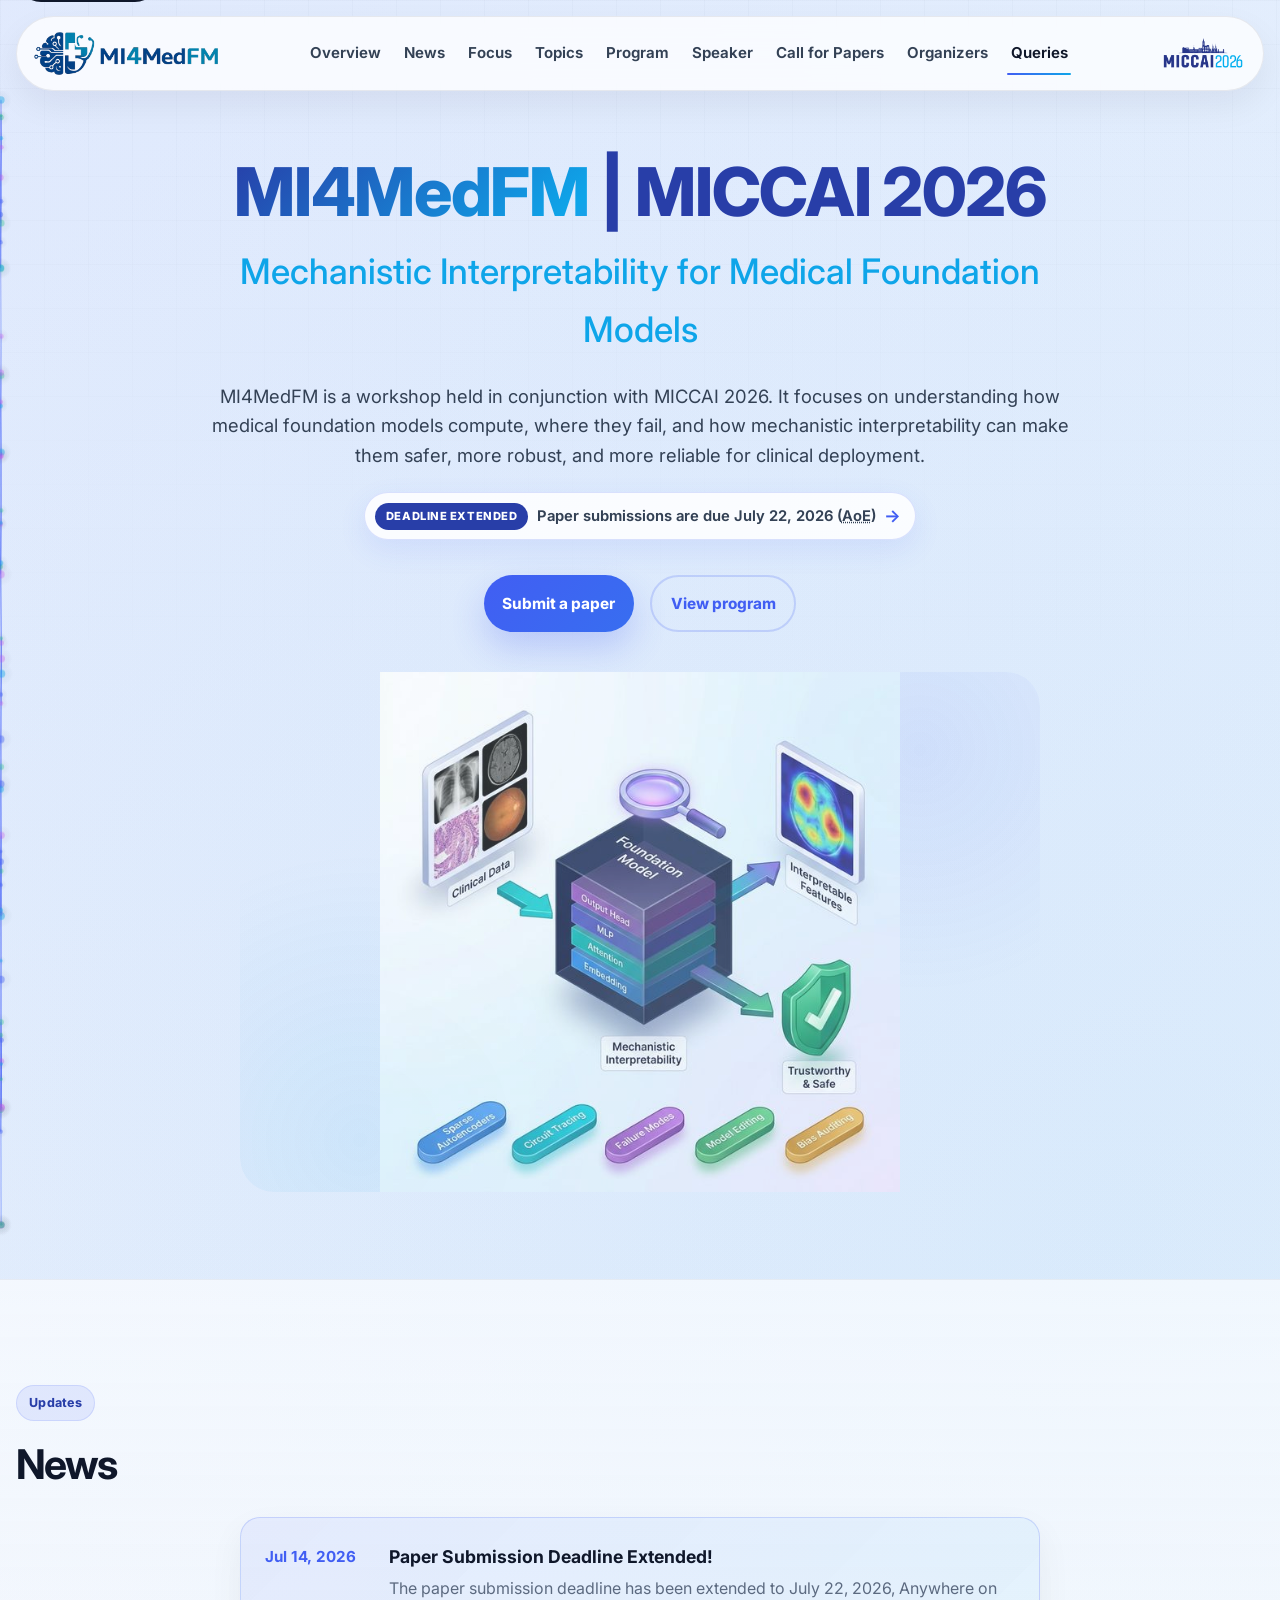
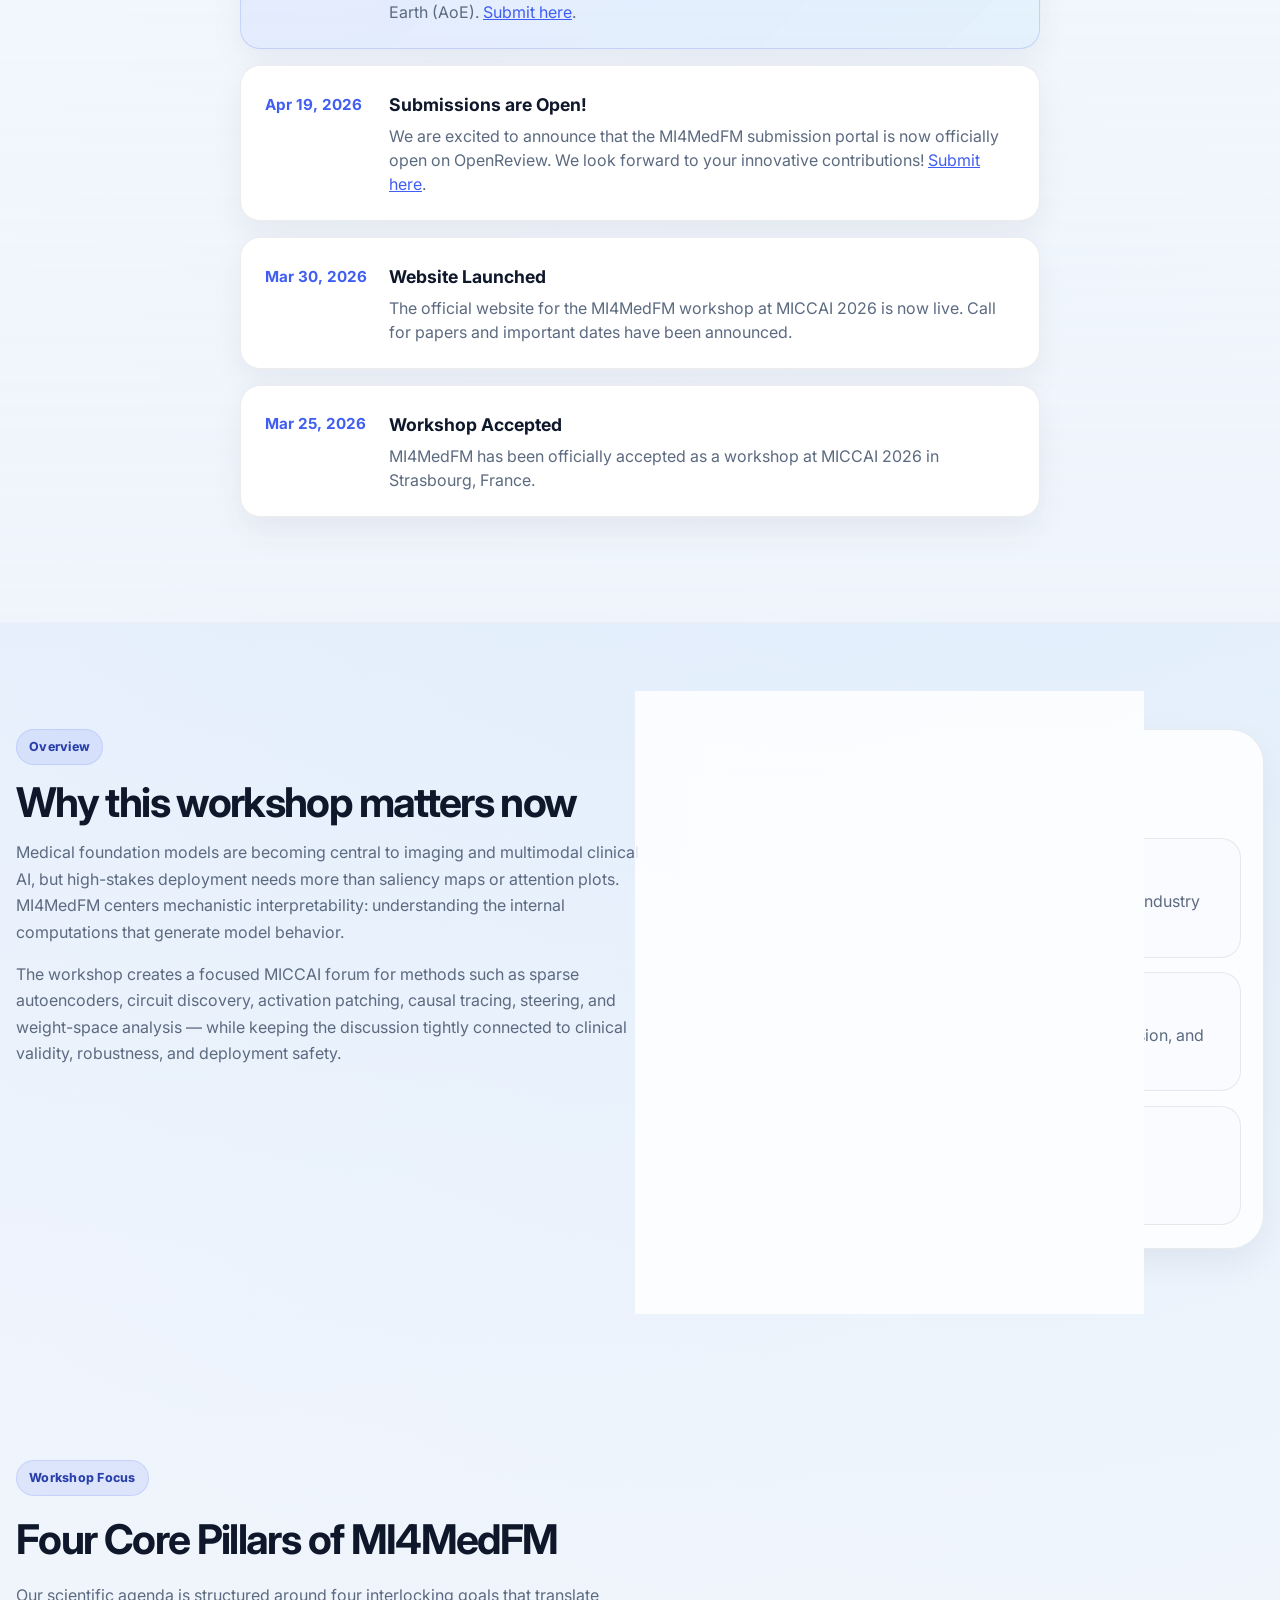
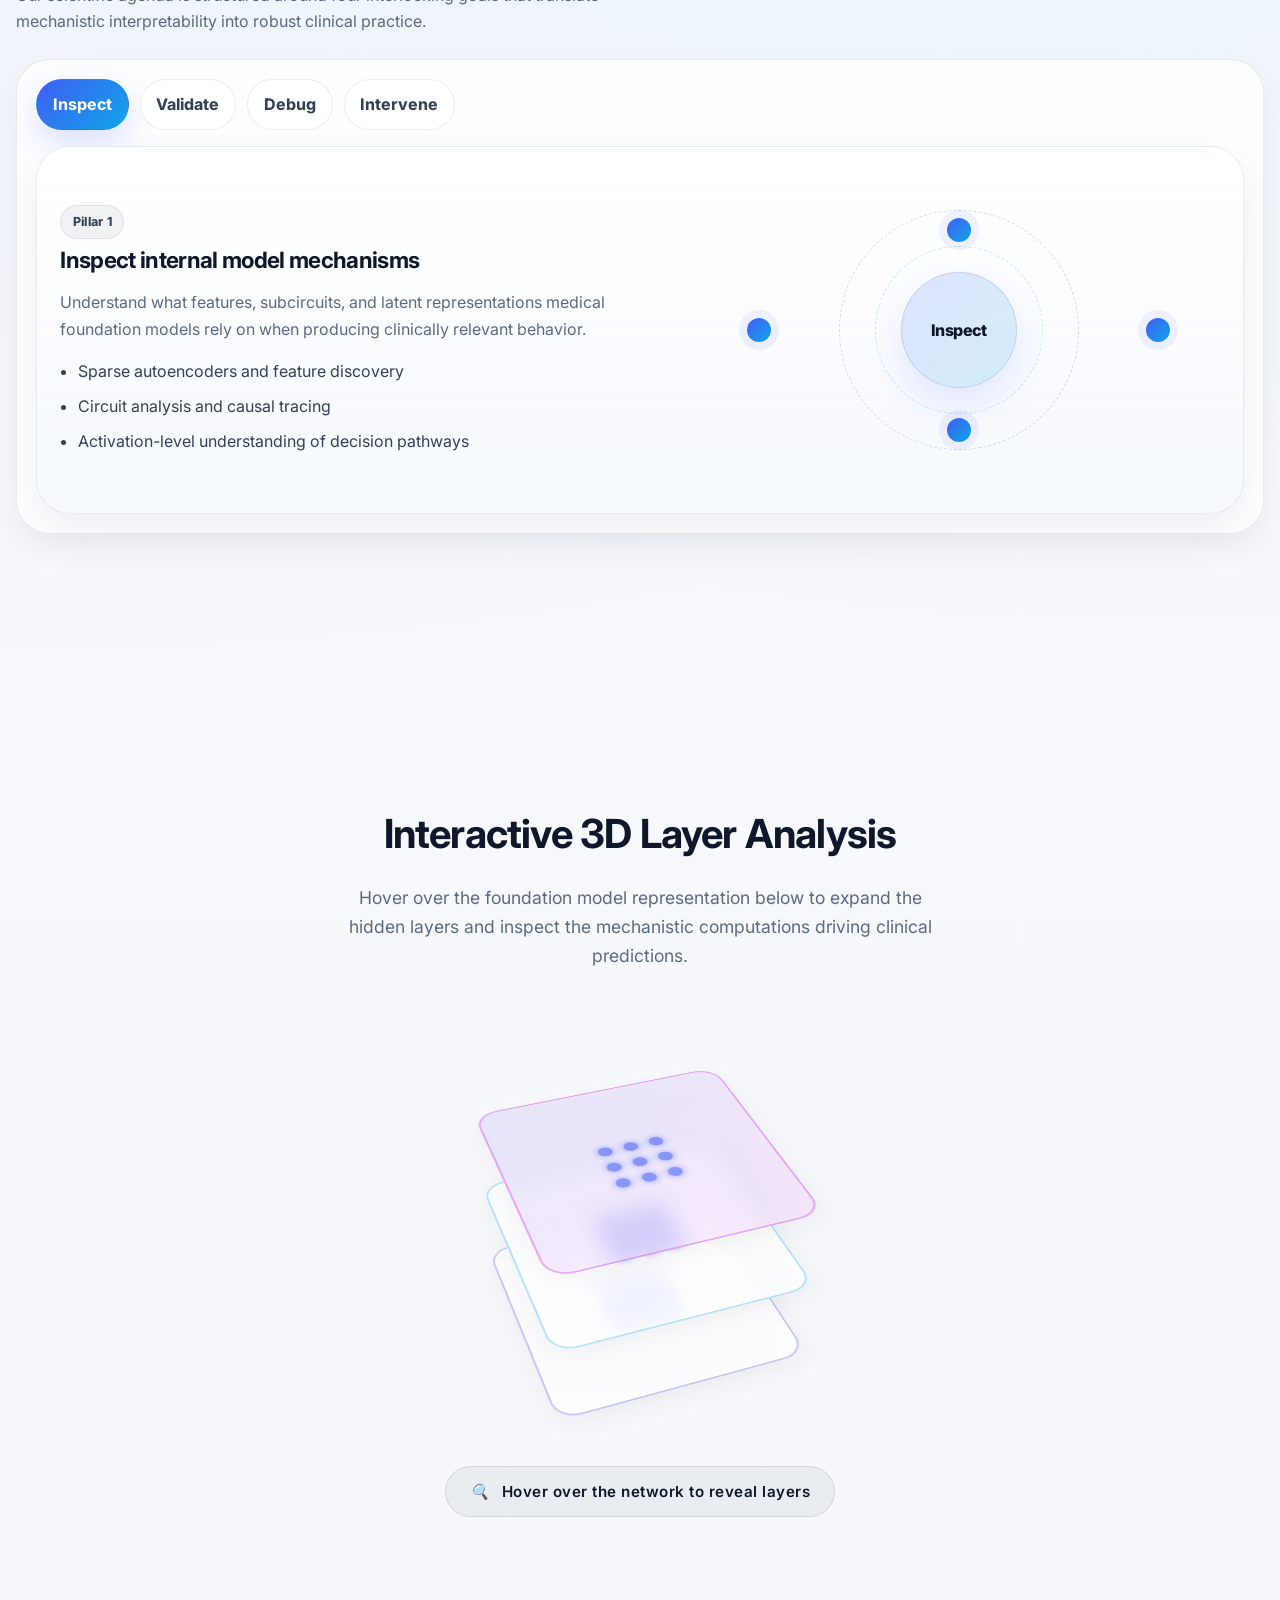
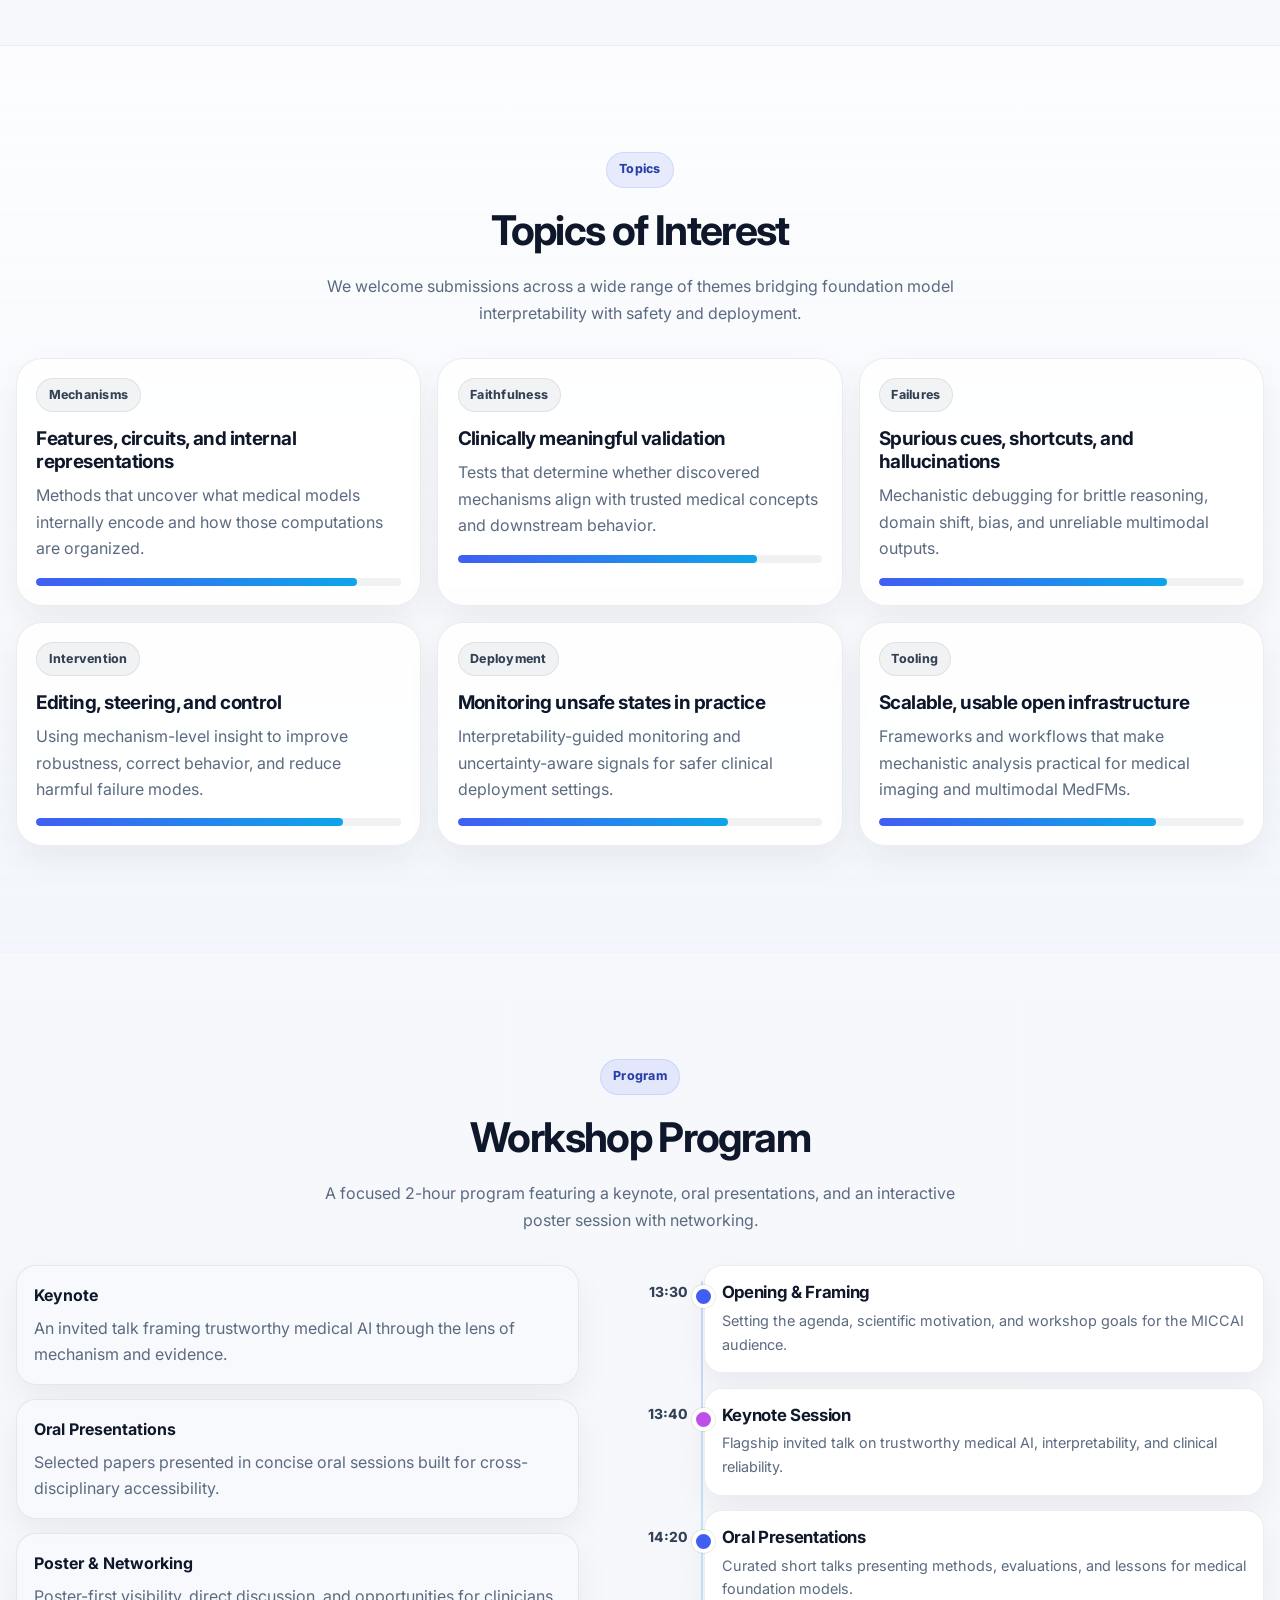
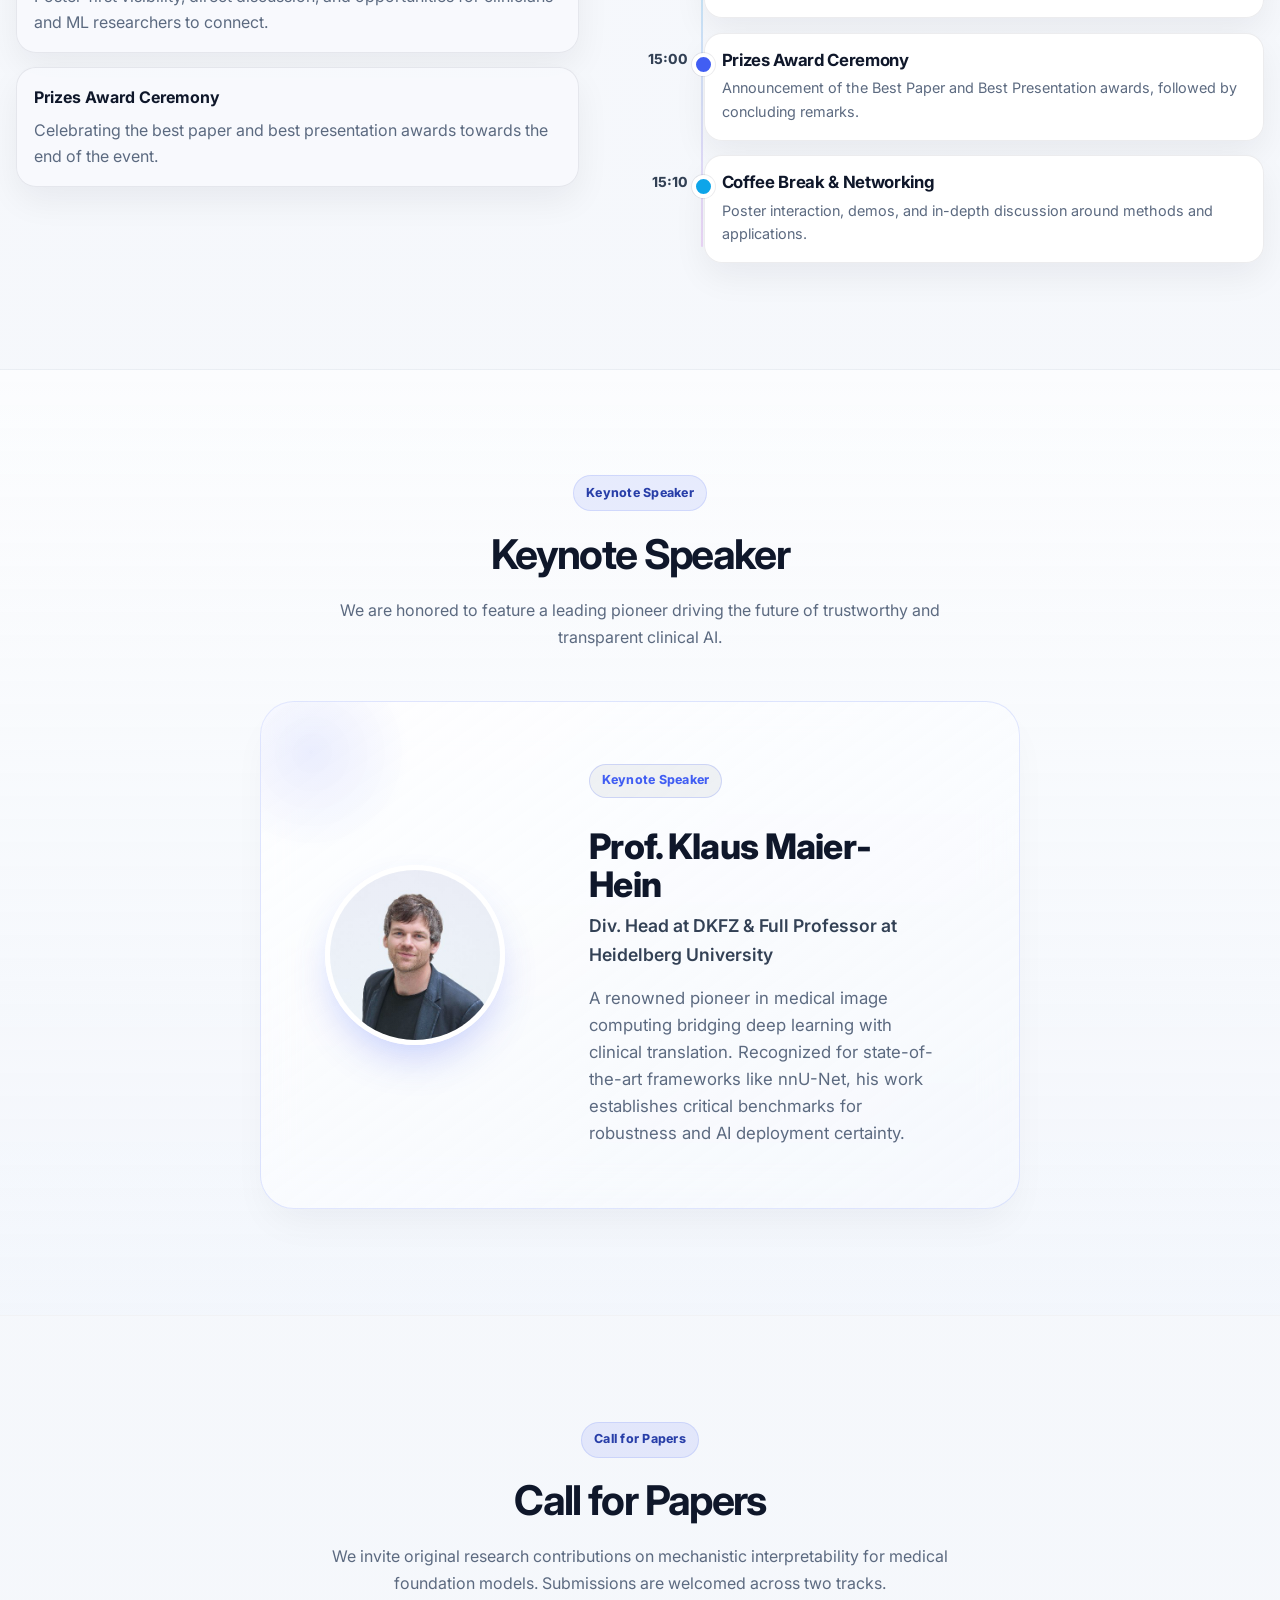
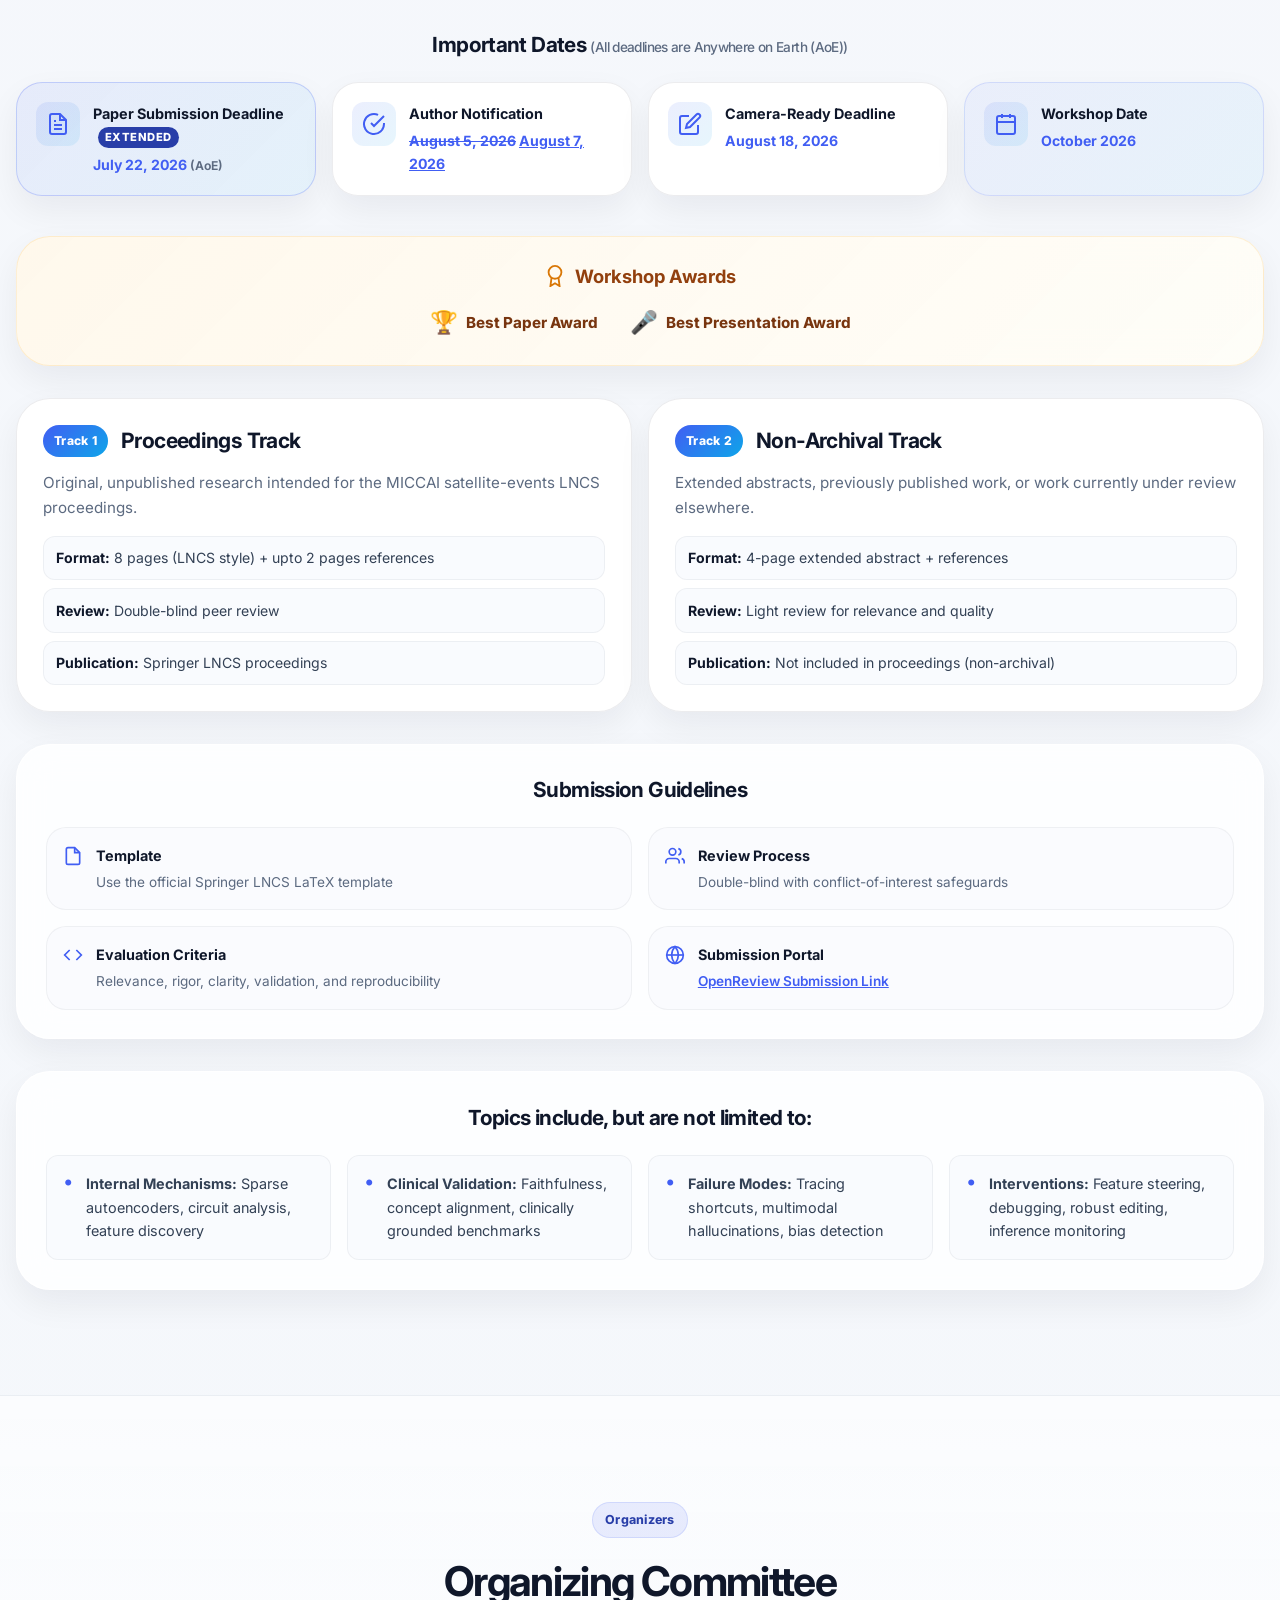
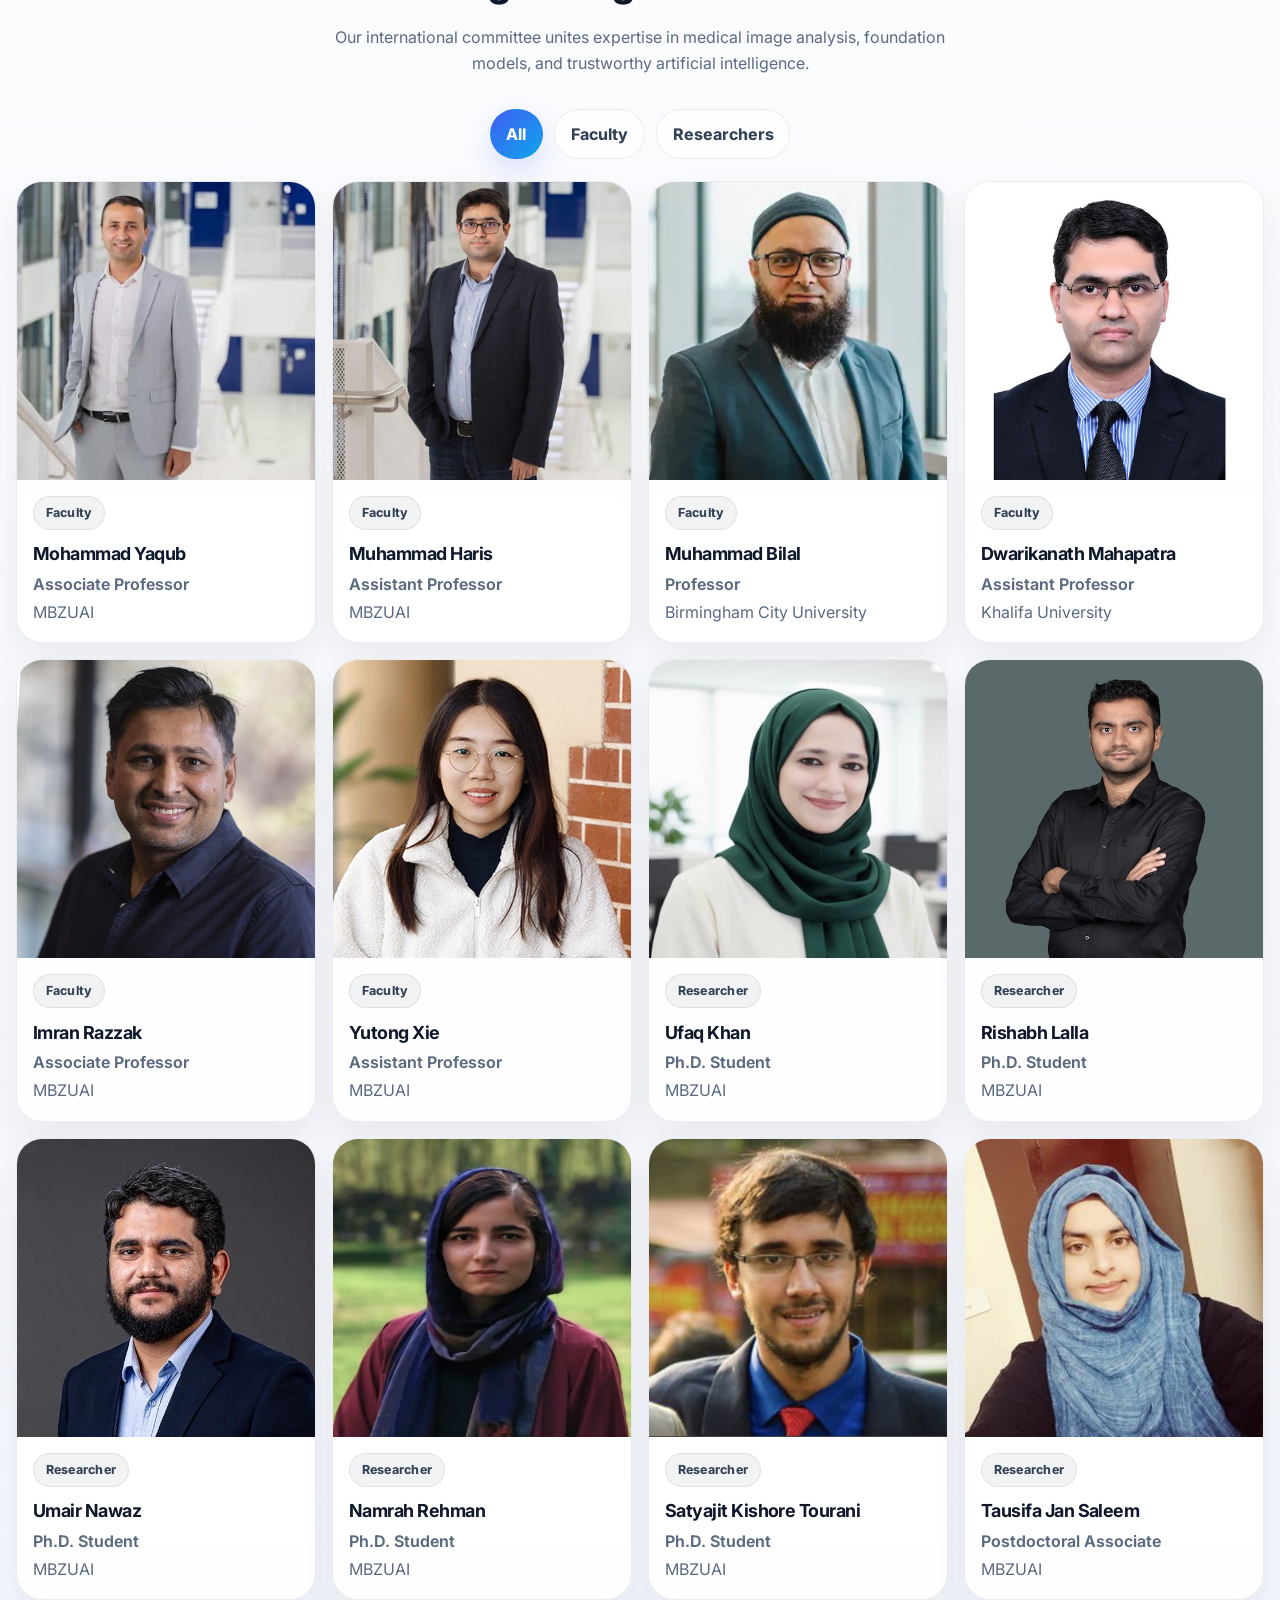
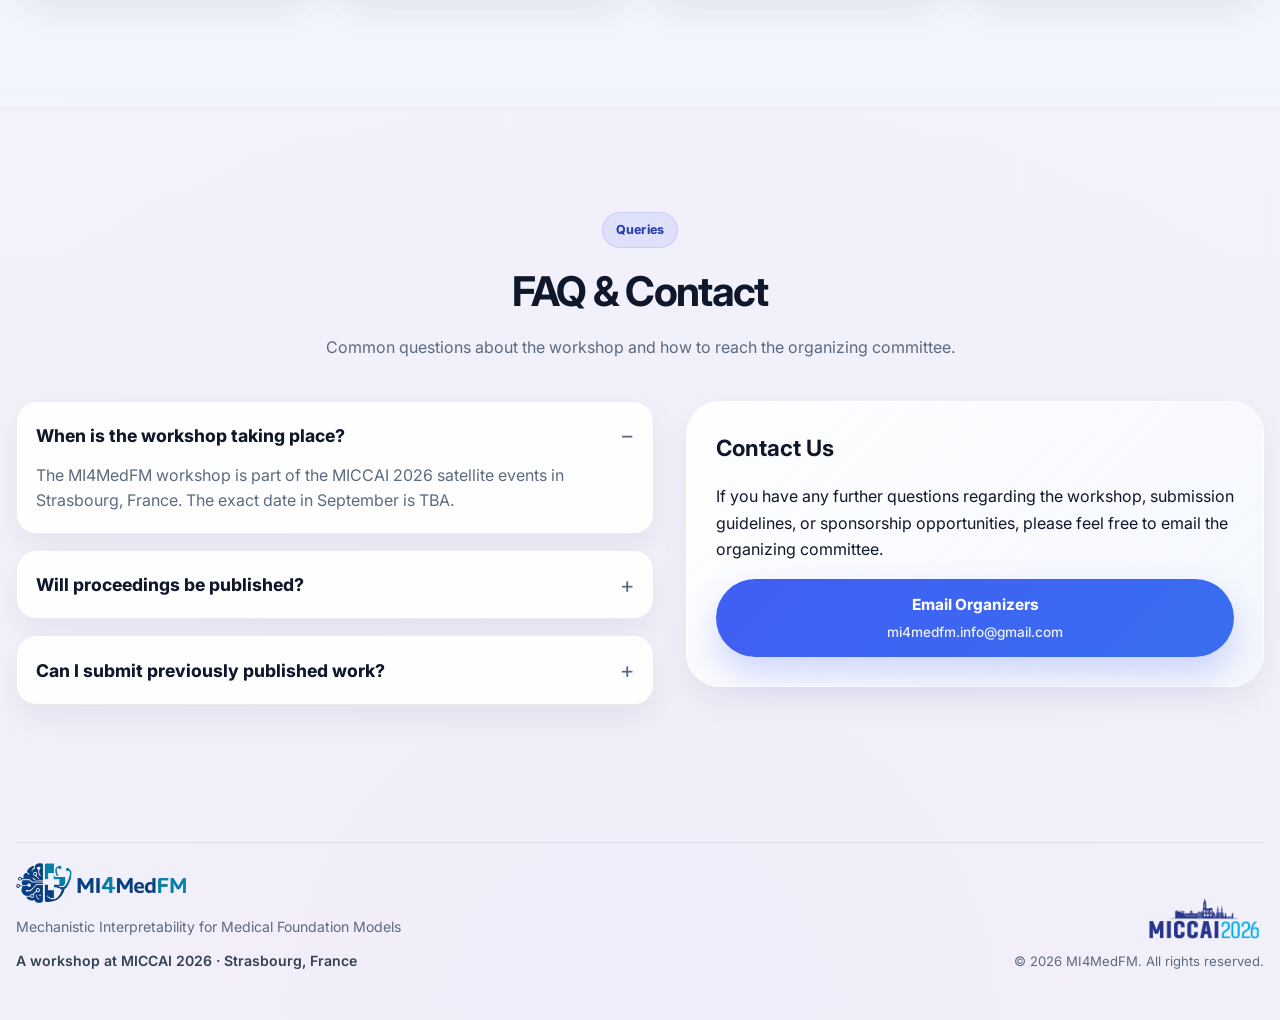
==== index.html @ de7cfd07 "Update author notification date format" ====
<!DOCTYPE html>
<html lang="en">

<head>
  <meta charset="UTF-8" />
  <meta name="viewport" content="width=device-width, initial-scale=1.0" />
  <title>MI4MedFM | Mechanistic Interpretability for Medical Foundation Models — MICCAI 2026</title>
  <meta name="description"
    content="MI4MedFM is a MICCAI 2026 workshop on mechanistic interpretability for medical foundation models, focused on internal analysis, validation, debugging, and safer clinical deployment." />
  <link rel="icon" type="image/png" href="assets/images/brand/favicon.png" />
  <link rel="preload" as="image" href="assets/images/brand/logo-wordmark.png" />
  <link rel="preload" as="image" href="assets/images/speakers/karim-lekadir.jpg" />
  <link rel="preconnect" href="https://fonts.googleapis.com" />
  <link rel="preconnect" href="https://fonts.gstatic.com" crossorigin />
  <link href="https://fonts.googleapis.com/css2?family=Inter:wght@400;500;600;700;800;900&display=swap"
    rel="stylesheet" />
  <link rel="stylesheet" href="styles.css" />
  <link rel="stylesheet" href="interactive.css" />
</head>

<body>
  <a class="skip-link" href="#main">Skip to content</a>
  <div class="progress-bar" aria-hidden="true"></div>

  <header class="site-header" id="top">
    <div class="container nav-shell">
      <a class="brand" href="#top" aria-label="MI4MedFM home">
        <img src="assets/images/brand/logo-wordmark.png" alt="MI4MedFM" />
      </a>

      <button class="nav-toggle" aria-expanded="false" aria-controls="site-nav" aria-label="Toggle navigation">
        <span></span>
        <span></span>
        <span></span>
      </button>

      <nav class="site-nav" id="site-nav" aria-label="Primary">
        <a href="#overview">Overview</a>
        <a href="#news">News</a>
        <a href="#pillars">Focus</a>
        <a href="#topics">Topics</a>
        <a href="#program">Program</a>
        <a href="#speakers">Speaker</a>
        <a href="#submission">Call for Papers</a>
        <a href="#organizers">Organizers</a>
        <a href="#faq-contact">Queries</a>
      </nav>
      <img src="assets/images/brand/miccai2026-logo-new.png" alt="MICCAI 2026" class="nav-miccai-logo" />
    </div>
  </header>

  <main id="main">
    <!-- ╔══════════════════════════════════════════════════════════╗ -->
    <!-- ║                     HERO SECTION                        ║ -->
    <!-- ╚══════════════════════════════════════════════════════════╝ -->
    <section class="hero section">
      <canvas id="hero-canvas" aria-hidden="true"></canvas>
      <div class="container hero-centered">


        <div class="hero-copy-centered reveal">
          <h1><span class="interactive-title">MI4MedFM</span> | MICCAI 2026</h1>
          <h2 class="hero-title-sub">Mechanistic Interpretability for Medical Foundation Models</h2>

          <p class="hero-subtitle-centered">
            MI4MedFM is a workshop held in conjunction with MICCAI 2026. It focuses on understanding how medical
            foundation models compute, where they fail, and how mechanistic interpretability can make them safer, more
            robust, and more reliable for clinical deployment.
          </p>

          <a class="deadline-notice" href="#submission">
            <span class="deadline-notice-label">Deadline extended</span>
            <span>Paper submissions are due <time datetime="2026-07-22">July 22, 2026</time>
              (<abbr title="Anywhere on Earth">AoE</abbr>)</span>
            <span class="deadline-notice-arrow" aria-hidden="true">&rarr;</span>
          </a>

          <div class="hero-actions-centered">
            <a class="btn btn-primary"
              href="https://openreview.net/group?id=MICCAI.org/2026/Workshop/MI4MedFM&referrer=%5BHomepage%5D(%2F)#tab-your-consoles"
              target="_blank" rel="noopener noreferrer">Submit a paper</a>
            <a class="btn btn-secondary-outline" href="#program">View program</a>
          </div>
        </div>

        <div class="hero-visual-centered reveal">
          <div class="infographic-card"
            style="padding:0; overflow:hidden; background:transparent; border:none; box-shadow:none;">
            <img src="assets/images/hero-infographic.png"
              alt="MI4MedFM Pipeline: Clinical Images → Foundation Model with Interpretability Lens → Feature Attribution + Trustworthy Diagnosis"
              class="hero-infographic-img" />
          </div>
        </div>
      </div>
      </div>
    </section>

    <!-- ╔══════════════════════════════════════════════════════════╗ -->
    <!-- ║                       NEWS SECTION                      ║ -->
    <!-- ╚══════════════════════════════════════════════════════════╝ -->
    <section class="section muted-section" id="news">
      <div class="container">
        <div class="section-heading reveal">
          <span class="section-kicker">Updates</span>
          <h2>News</h2>
        </div>
        <div class="news-list reveal">
          <article class="news-item highlight-news">
            <div class="news-date"><time datetime="2026-07-14">Jul 14, 2026</time></div>
            <div class="news-content">
              <strong>Paper Submission Deadline Extended!</strong>
              <p>The paper submission deadline has been extended to <time datetime="2026-07-22">July 22, 2026</time>,
                Anywhere on Earth (AoE). <a
                  href="https://openreview.net/group?id=MICCAI.org/2026/Workshop/MI4MedFM&referrer=%5BHomepage%5D(%2F)#tab-your-consoles"
                  target="_blank" rel="noopener noreferrer"
                  style="color:var(--primary); text-decoration:underline;">Submit here</a>.</p>
            </div>
          </article>
          <article class="news-item">
            <div class="news-date">Apr 19, 2026</div>
            <div class="news-content">
              <strong>Submissions are Open!</strong>
              <p>We are excited to announce that the MI4MedFM submission portal is now officially open on OpenReview.
                We look forward to your innovative contributions! <a
                  href="https://openreview.net/group?id=MICCAI.org/2026/Workshop/MI4MedFM&referrer=%5BHomepage%5D(%2F)#tab-your-consoles"
                  target="_blank" rel="noopener noreferrer"
                  style="color:var(--primary); text-decoration:underline;">Submit here</a>.</p>
            </div>
          </article>
          <article class="news-item">
            <div class="news-date">Mar 30, 2026</div>
            <div class="news-content">
              <strong>Website Launched</strong>
              <p>The official website for the MI4MedFM workshop at MICCAI 2026 is now live. Call for papers and
                important dates have been announced.</p>
            </div>
          </article>
          <article class="news-item">
            <div class="news-date">Mar 25, 2026</div>
            <div class="news-content">
              <strong>Workshop Accepted</strong>
              <p>MI4MedFM has been officially accepted as a workshop at MICCAI 2026 in Strasbourg, France.</p>
            </div>
          </article>
        </div>
      </div>
    </section>

    <!-- ╔══════════════════════════════════════════════════════════╗ -->
    <!-- ║                    OVERVIEW SECTION                     ║ -->
    <!-- ╚══════════════════════════════════════════════════════════╝ -->
    <section class="section" id="overview">
      <div class="container overview-grid">
        <div class="section-copy reveal">
          <span class="section-kicker">Overview</span>
          <h2>Why this workshop matters now</h2>
          <p>
            Medical foundation models are becoming central to imaging and multimodal clinical AI, but high-stakes
            deployment needs more than saliency maps or attention plots. MI4MedFM centers mechanistic interpretability:
            understanding the internal computations that generate model behavior.
          </p>
          <p>
            The workshop creates a focused MICCAI forum for methods such as sparse autoencoders, circuit discovery,
            activation patching, causal tracing, steering, and weight-space analysis — while keeping the discussion
            tightly connected to clinical validity, robustness, and deployment safety.
          </p>
        </div>

        <aside class="overview-card glass reveal">
          <div class="card-heading">
            <span class="mini-pill">At a glance</span>
            <h3>Workshop Profile</h3>
          </div>
          <div class="stat-list">
            <article>
              <strong>Audience</strong>
              <p>MICCAI researchers, clinicians, safety researchers, and industry teams working on medical AI.</p>
            </article>
            <article>
              <strong>Format</strong>
              <p>Keynote talk, contributed oral presentations, poster session, and networking — in a focused 2-hour
                program.</p>
            </article>
            <article>
              <strong>Value</strong>
              <p>A clear bridge from internal model analysis to evidence, intervention, and trustworthy clinical use.
              </p>
            </article>
          </div>
        </aside>
      </div>
    </section>

    <!-- ╔══════════════════════════════════════════════════════════╗ -->
    <!-- ║                 WORKSHOP FOCUS / PILLARS                ║ -->
    <!-- ╚══════════════════════════════════════════════════════════╝ -->
    <section class="section" id="pillars">
      <div class="container pillars-layout">
        <div class="section-heading reveal">
          <span class="section-kicker">Workshop Focus</span>
          <h2>Four Core Pillars of MI4MedFM</h2>
          <p>
            Our scientific agenda is structured around four interlocking goals that translate mechanistic
            interpretability into robust clinical practice.
          </p>
        </div>

        <div class="pillar-shell reveal">
          <div class="pillar-tabs" role="tablist" aria-label="Workshop pillars">
            <button class="pillar-tab active" role="tab" aria-selected="true" data-pillar="inspect">Inspect</button>
            <button class="pillar-tab" role="tab" aria-selected="false" data-pillar="validate">Validate</button>
            <button class="pillar-tab" role="tab" aria-selected="false" data-pillar="debug">Debug</button>
            <button class="pillar-tab" role="tab" aria-selected="false" data-pillar="intervene">Intervene</button>
          </div>

          <div class="pillar-panel glass">
            <div class="pillar-copy">
              <span class="mini-pill" id="pillar-label">Pillar 1</span>
              <h3 id="pillar-title">Inspect internal model mechanisms</h3>
              <p id="pillar-text">
                Understand what features, subcircuits, and latent representations medical foundation models rely on when
                producing clinically relevant behavior.
              </p>
              <ul id="pillar-points">
                <li>Sparse autoencoders and feature discovery</li>
                <li>Circuit analysis and causal tracing</li>
                <li>Activation-level understanding of decision pathways</li>
              </ul>
            </div>

            <div class="pillar-visual" aria-hidden="true">
              <div class="visual-ring ring-1"></div>
              <div class="visual-ring ring-2"></div>
              <div class="visual-core">
                <span id="pillar-core-title">Inspect</span>
              </div>
              <div class="visual-node node-a"></div>
              <div class="visual-node node-b"></div>
              <div class="visual-node node-c"></div>
              <div class="visual-node node-d"></div>
            </div>
          </div>
        </div>
      </div>
    </section>

    <!-- ╔══════════════════════════════════════════════════════════╗ -->
    <!-- ║              INTERACTIVE 3D VISUALIZATION               ║ -->
    <!-- ╚══════════════════════════════════════════════════════════╝ -->
    <section class="section interactive-section">
      <div class="container interactive-container reveal">
        <div class="interactive-header">
          <h2>Interactive 3D Layer Analysis</h2>
          <p>Hover over the foundation model representation below to expand the hidden layers and inspect the
            mechanistic computations driving clinical predictions.</p>
        </div>
        <div class="model-showcase">
          <div class="layer layer-3">
            <div class="layer-label">Final Output & Concepts</div>
            <div class="layer-node-grid">
              <div class="node"></div>
              <div class="node"></div>
              <div class="node"></div>
              <div class="node"></div>
              <div class="node"></div>
              <div class="node"></div>
              <div class="node"></div>
              <div class="node"></div>
              <div class="node"></div>
            </div>
          </div>
          <div class="layer layer-2">
            <div class="layer-label">Sparse Autoencoder Features</div>
            <div class="layer-node-grid">
              <div class="node"></div>
              <div class="node"></div>
              <div class="node"></div>
              <div class="node"></div>
              <div class="node"></div>
              <div class="node"></div>
              <div class="node"></div>
              <div class="node"></div>
              <div class="node"></div>
            </div>
            <div class="connection-beam" style="bottom: 100%; left: 30%;"></div>
            <div class="connection-beam" style="bottom: 100%; right: 30%;"></div>
          </div>
          <div class="layer layer-1">
            <div class="layer-label">Early Attention Heads</div>
            <div class="layer-node-grid">
              <div class="node"></div>
              <div class="node"></div>
              <div class="node"></div>
              <div class="node"></div>
              <div class="node"></div>
              <div class="node"></div>
              <div class="node"></div>
              <div class="node"></div>
              <div class="node"></div>
            </div>
            <div class="connection-beam" style="bottom: 100%; left: 50%;"></div>
          </div>
        </div>
        <div class="interactive-tooltip">
          <i>🔍</i> Hover over the network to reveal layers
        </div>
      </div>
    </section>

    <!-- ╔══════════════════════════════════════════════════════════╗ -->
    <!-- ║                   TOPICS OF INTEREST                    ║ -->
    <!-- ╚══════════════════════════════════════════════════════════╝ -->
    <section class="section muted-section" id="topics">
      <div class="container">
        <div class="section-heading reveal center-heading">
          <span class="section-kicker">Topics</span>
          <h2>Topics of Interest</h2>
          <p>
            We welcome submissions across a wide range of themes bridging foundation model interpretability with safety
            and deployment.
          </p>
        </div>

        <div class="topic-grid refined reveal">
          <article class="topic-card">
            <span class="topic-label">Mechanisms</span>
            <h3>Features, circuits, and internal representations</h3>
            <p>Methods that uncover what medical models internally encode and how those computations are organized.</p>
            <div class="topic-bar"><span style="width: 88%"></span></div>
          </article>
          <article class="topic-card">
            <span class="topic-label">Faithfulness</span>
            <h3>Clinically meaningful validation</h3>
            <p>Tests that determine whether discovered mechanisms align with trusted medical concepts and downstream
              behavior.</p>
            <div class="topic-bar"><span style="width: 82%"></span></div>
          </article>
          <article class="topic-card">
            <span class="topic-label">Failures</span>
            <h3>Spurious cues, shortcuts, and hallucinations</h3>
            <p>Mechanistic debugging for brittle reasoning, domain shift, bias, and unreliable multimodal outputs.</p>
            <div class="topic-bar"><span style="width: 79%"></span></div>
          </article>
          <article class="topic-card">
            <span class="topic-label">Intervention</span>
            <h3>Editing, steering, and control</h3>
            <p>Using mechanism-level insight to improve robustness, correct behavior, and reduce harmful failure modes.
            </p>
            <div class="topic-bar"><span style="width: 84%"></span></div>
          </article>
          <article class="topic-card">
            <span class="topic-label">Deployment</span>
            <h3>Monitoring unsafe states in practice</h3>
            <p>Interpretability-guided monitoring and uncertainty-aware signals for safer clinical deployment settings.
            </p>
            <div class="topic-bar"><span style="width: 74%"></span></div>
          </article>
          <article class="topic-card">
            <span class="topic-label">Tooling</span>
            <h3>Scalable, usable open infrastructure</h3>
            <p>Frameworks and workflows that make mechanistic analysis practical for medical imaging and multimodal
              MedFMs.</p>
            <div class="topic-bar"><span style="width: 76%"></span></div>
          </article>
        </div>
      </div>
    </section>

    <!-- ╔══════════════════════════════════════════════════════════╗ -->
    <!-- ║                   WORKSHOP PROGRAM                      ║ -->
    <!-- ╚══════════════════════════════════════════════════════════╝ -->
    <section class="section" id="program">
      <div class="container">
        <div class="section-heading reveal center-heading">
          <span class="section-kicker">Program</span>
          <h2>Workshop Program</h2>
          <p>
            A focused 2-hour program featuring a keynote, oral presentations, and an interactive poster session with
            networking.
          </p>
        </div>

        <div class="program-shell">
          <div class="program-highlights reveal">
            <article>
              <strong>Keynote</strong>
              <p>An invited talk framing trustworthy medical AI through the lens of mechanism and evidence.</p>
            </article>
            <article>
              <strong>Oral Presentations</strong>
              <p>Selected papers presented in concise oral sessions built for cross-disciplinary accessibility.</p>
            </article>
            <article>
              <strong>Poster & Networking</strong>
              <p>Poster-first visibility, direct discussion, and opportunities for clinicians and ML researchers to
                connect.</p>
            </article>
            <article>
              <strong>Prizes Award Ceremony</strong>
              <p>Celebrating the best paper and best presentation awards towards the end of the event.</p>
            </article>
          </div>

          <div class="schedule reveal">
            <article class="schedule-item">
              <span class="schedule-time">13:30</span>
              <div class="schedule-card">
                <h3>Opening & Framing</h3>
                <p>Setting the agenda, scientific motivation, and workshop goals for the MICCAI audience.</p>
              </div>
            </article>
            <article class="schedule-item keynote">
              <span class="schedule-time">13:40</span>
              <div class="schedule-card">
                <h3>Keynote Session</h3>
                <p>Flagship invited talk on trustworthy medical AI, interpretability, and clinical reliability.</p>
              </div>
            </article>
            <article class="schedule-item">
              <span class="schedule-time">14:20</span>
              <div class="schedule-card">
                <h3>Oral Presentations</h3>
                <p>Curated short talks presenting methods, evaluations, and lessons for medical foundation models.</p>
              </div>
            </article>
            <article class="schedule-item">
              <span class="schedule-time">15:00</span>
              <div class="schedule-card">
                <h3>Prizes Award Ceremony</h3>
                <p>Announcement of the Best Paper and Best Presentation awards, followed by concluding remarks.</p>
              </div>
            </article>
            <article class="schedule-item break-item">
              <span class="schedule-time">15:10</span>
              <div class="schedule-card">
                <h3>Coffee Break & Networking</h3>
                <p>Poster interaction, demos, and in-depth discussion around methods and applications.</p>
              </div>
            </article>
          </div>
        </div>
      </div>
    </section>

    <!-- ╔══════════════════════════════════════════════════════════╗ -->
    <!-- ║                   KEYNOTE SPEAKER                       ║ -->
    <!-- ╚══════════════════════════════════════════════════════════╝ -->
    <section class="section muted-section" id="speakers">
      <div class="container speaker-section-inner">
        <div class="section-heading reveal center-heading narrow-heading">
          <span class="section-kicker">Keynote Speaker</span>
          <h2>Keynote Speaker</h2>
          <p>We are honored to feature a leading pioneer driving the future of trustworthy and transparent clinical AI.
          </p>
        </div>

        <div class="speaker-grid single reveal">
          <article class="speaker-card glass"
            style="display: flex; align-items: center; justify-content: center; gap: 4rem; padding: 2.5rem 4rem; text-align: left; background: linear-gradient(145deg, rgba(255,255,255,0.8), rgba(246,249,254,0.6)); border: 1px solid rgba(65,94,243,0.15); box-shadow: 0 20px 40px -10px rgba(15,23,42,0.05); position: relative; overflow: hidden; width: 100%;">
            <!-- Glow background effect -->
            <div
              style="position: absolute; top: -50px; left: -50px; width: 200px; height: 200px; background: radial-gradient(circle, rgba(65,94,243,0.1) 0%, rgba(255,255,255,0) 70%); border-radius: 50%; pointer-events: none;">
            </div>

            <!-- Speaker Image -->
            <div class="speaker-image-wrap keynote-avatar"
              style="flex-shrink: 0; width: 180px; height: 180px; border-radius: 50%; overflow: hidden; border: 5px solid white; box-shadow: 0 20px 40px -10px rgba(65,94,243,0.3); position: relative; z-index: 1; display: block;">
              <img src="assets/images/speakers/Klaus.jpg" alt="Prof. Klaus Maier-Hein"
                style="width: 100%; height: 100%; object-fit: cover; display: block;" />
            </div>

            <!-- Polished Copy -->
            <div class="speaker-copy" style="max-width: 700px; z-index: 1;">
              <span class="mini-pill"
                style="margin-bottom: 1rem; border-color: rgba(65,94,243,0.2); color: var(--primary);">Keynote
                Speaker</span>
              <h3
                style="font-size: 2.2rem; font-weight: 800; color: var(--text); margin-bottom: 0.5rem; letter-spacing: -0.02em;">
                Prof. Klaus Maier-Hein</h3>
              <p class="speaker-role"
                style="font-size: 1.1rem; color: var(--accent); font-weight: 600; margin-bottom: 1rem;">Div. Head at
                DKFZ &amp; Full Professor at Heidelberg University</p>
              <p style="color: var(--muted); font-size: 1.05rem; line-height: 1.6; margin: 0;">
                A renowned pioneer in medical image computing bridging deep learning with clinical translation.
                Recognized for state-of-the-art frameworks like nnU-Net, his work establishes critical benchmarks for
                robustness and AI deployment certainty.
              </p>
            </div>
          </article>
        </div>
      </div>
    </section>

    <!-- ╔══════════════════════════════════════════════════════════╗ -->
    <!-- ║                   CALL FOR PAPERS                       ║ -->
    <!-- ╚══════════════════════════════════════════════════════════╝ -->
    <section class="section" id="submission">
      <div class="container">
        <div class="section-heading reveal center-heading">
          <span class="section-kicker">Call for Papers</span>
          <h2>Call for Papers</h2>
          <p>
            We invite original research contributions on mechanistic interpretability for medical foundation models.
            Submissions are welcomed across two tracks.
          </p>
        </div>

        <!-- Important Dates -->
        <div class="dates-timeline reveal">
          <h3 class="dates-title">Important Dates <span
              style="font-weight:500;font-size:0.85rem;color:var(--muted);">(All deadlines are Anywhere on Earth
              (AoE))</span></h3>
          <div class="dates-grid">
            <article class="date-card deadline-card">
              <div class="date-icon">
                <svg width="24" height="24" viewBox="0 0 24 24" fill="none" stroke="currentColor" stroke-width="2">
                  <path d="M14 2H6a2 2 0 00-2 2v16a2 2 0 002 2h12a2 2 0 002-2V8z" />
                  <polyline points="14 2 14 8 20 8" />
                  <line x1="16" y1="13" x2="8" y2="13" />
                  <line x1="16" y1="17" x2="8" y2="17" />
                  <polyline points="10 9 9 9 8 9" />
                </svg>
              </div>
              <div>
                <strong>Paper Submission Deadline <span class="deadline-badge">Extended</span></strong>
                <p><time datetime="2026-07-22">July 22, 2026</time> <span class="deadline-zone">(AoE)</span></p>
              </div>
            </article>
            <article class="date-card">
              <div class="date-icon">
                <svg width="24" height="24" viewBox="0 0 24 24" fill="none" stroke="currentColor" stroke-width="2">
                  <path d="M22 11.08V12a10 10 0 11-5.93-9.14" />
                  <polyline points="22 4 12 14.01 9 11.01" />
                </svg>
              </div>
              <div>
                <strong>Author Notification</strong>
                <p class="updated-date">
                  <del><time datetime="2026-08-05">August 5, 2026</time></del>
                  <ins><time datetime="2026-08-07">August 7, 2026</time></ins>
                </p>
              </div>
            </article>
            <article class="date-card">
              <div class="date-icon">
                <svg width="24" height="24" viewBox="0 0 24 24" fill="none" stroke="currentColor" stroke-width="2">
                  <path d="M11 4H4a2 2 0 00-2 2v14a2 2 0 002 2h14a2 2 0 002-2v-7" />
                  <path d="M18.5 2.5a2.121 2.121 0 013 3L12 15l-4 1 1-4 9.5-9.5z" />
                </svg>
              </div>
              <div>
                <strong>Camera-Ready Deadline</strong>
                <p>August 18, 2026</p>
              </div>
            </article>
            <article class="date-card highlight">
              <div class="date-icon">
                <svg width="24" height="24" viewBox="0 0 24 24" fill="none" stroke="currentColor" stroke-width="2">
                  <rect x="3" y="4" width="18" height="18" rx="2" ry="2" />
                  <line x1="16" y1="2" x2="16" y2="6" />
                  <line x1="8" y1="2" x2="8" y2="6" />
                  <line x1="3" y1="10" x2="21" y2="10" />
                </svg>
              </div>
              <div>
                <strong>Workshop Date</strong>
                <p>October 2026</p>
              </div>
            </article>
          </div>
        </div>

        <!-- Awards -->
        <div class="awards-highlight reveal" style="margin-top:1.5rem; margin-bottom:2rem;">
          <div class="awards-card glass"
            style="background: linear-gradient(135deg, rgba(255,248,235,0.95), rgba(255,253,247,0.9)); border:1px solid rgba(245,158,11,0.15); border-radius: var(--radius-xl); padding: 1.5rem 2rem; text-align:center;">
            <div style="display:flex; align-items:center; justify-content:center; gap:0.6rem; margin-bottom:0.8rem;">
              <svg width="22" height="22" viewBox="0 0 24 24" fill="none" stroke="#d97706" stroke-width="2">
                <circle cx="12" cy="8" r="7" />
                <polyline points="8.21 13.89 7 23 12 20 17 23 15.79 13.88" />
              </svg>
              <h3 style="margin:0; font-size:1.15rem; color:#92400e;">Workshop Awards</h3>
            </div>
            <div style="display:flex; justify-content:center; gap:2rem; flex-wrap:wrap;">
              <div style="display:flex; align-items:center; gap:0.5rem;">
                <span style="font-size:1.4rem;">🏆</span>
                <span style="font-weight:750; font-size:0.95rem; color:#78350f;">Best Paper Award</span>
              </div>
              <div style="display:flex; align-items:center; gap:0.5rem;">
                <span style="font-size:1.4rem;">🎤</span>
                <span style="font-weight:750; font-size:0.95rem; color:#78350f;">Best Presentation Award</span>
              </div>
            </div>
          </div>
        </div>

        <!-- Submission Tracks -->
        <div class="submission-tracks reveal">
          <article class="track-card">
            <div class="track-header">
              <span class="track-number">Track 1</span>
              <h3>Proceedings Track</h3>
            </div>
            <p class="track-desc">Original, unpublished research intended for the MICCAI satellite-events LNCS
              proceedings.</p>
            <ul class="track-details">
              <li><strong>Format:</strong> 8 pages (LNCS style) + upto 2 pages references</li>
              <li><strong>Review:</strong> Double-blind peer review</li>
              <li><strong>Publication:</strong> Springer LNCS proceedings</li>
            </ul>
          </article>
          <article class="track-card">
            <div class="track-header">
              <span class="track-number">Track 2</span>
              <h3>Non-Archival Track</h3>
            </div>
            <p class="track-desc">Extended abstracts, previously published work, or work currently under review
              elsewhere.</p>
            <ul class="track-details">
              <li><strong>Format:</strong> 4-page extended abstract + references</li>
              <li><strong>Review:</strong> Light review for relevance and quality</li>
              <li><strong>Publication:</strong> Not included in proceedings (non-archival)</li>
            </ul>
          </article>
        </div>

        <!-- Submission Guidelines -->
        <div class="submission-guidelines reveal">
          <div class="guidelines-card glass">
            <h3>Submission Guidelines</h3>
            <div class="guidelines-grid">
              <div class="guideline-item">
                <svg width="20" height="20" viewBox="0 0 24 24" fill="none" stroke="currentColor" stroke-width="2">
                  <path d="M14 2H6a2 2 0 00-2 2v16a2 2 0 002 2h12a2 2 0 002-2V8z" />
                  <polyline points="14 2 14 8 20 8" />
                </svg>
                <div>
                  <strong>Template</strong>
                  <p>Use the official Springer LNCS LaTeX template</p>
                </div>
              </div>
              <div class="guideline-item">
                <svg width="20" height="20" viewBox="0 0 24 24" fill="none" stroke="currentColor" stroke-width="2">
                  <path d="M17 21v-2a4 4 0 00-4-4H5a4 4 0 00-4 4v2" />
                  <circle cx="9" cy="7" r="4" />
                  <path d="M23 21v-2a4 4 0 00-3-3.87" />
                  <path d="M16 3.13a4 4 0 010 7.75" />
                </svg>
                <div>
                  <strong>Review Process</strong>
                  <p>Double-blind with conflict-of-interest safeguards</p>
                </div>
              </div>
              <div class="guideline-item">
                <svg width="20" height="20" viewBox="0 0 24 24" fill="none" stroke="currentColor" stroke-width="2">
                  <polyline points="16 18 22 12 16 6" />
                  <polyline points="8 6 2 12 8 18" />
                </svg>
                <div>
                  <strong>Evaluation Criteria</strong>
                  <p>Relevance, rigor, clarity, validation, and reproducibility</p>
                </div>
              </div>
              <div class="guideline-item">
                <svg width="20" height="20" viewBox="0 0 24 24" fill="none" stroke="currentColor" stroke-width="2">
                  <circle cx="12" cy="12" r="10" />
                  <line x1="2" y1="12" x2="22" y2="12" />
                  <path d="M12 2a15.3 15.3 0 014 10 15.3 15.3 0 01-4 10 15.3 15.3 0 01-4-10 15.3 15.3 0 014-10z" />
                </svg>
                <div>
                  <strong>Submission Portal</strong>
                  <p><a
                      href="https://openreview.net/group?id=MICCAI.org/2026/Workshop/MI4MedFM&referrer=%5BHomepage%5D(%2F)#tab-your-consoles"
                      target="_blank" rel="noopener noreferrer"
                      style="color:var(--primary); text-decoration:underline; font-weight:600;">OpenReview Submission
                      Link</a></p>
                </div>
              </div>
            </div>
          </div>
        </div>

        <!-- Topics Summary -->
        <div class="topics-summary reveal" style="margin-top: 2rem;">
          <div class="guidelines-card glass">
            <h3>Topics include, but are not limited to:</h3>
            <div class="track-details"
              style="display: grid; grid-template-columns: repeat(auto-fit, minmax(280px, 1fr)); gap: 1rem; margin-top: 1rem;">
              <div
                style="padding: 1rem; display: flex; align-items: flex-start; gap: 0.8rem; background: rgba(248, 250, 254, 0.8); border: 1px solid rgba(15, 23, 42, 0.05); border-radius: 12px;">
                <span style="color: var(--primary); font-size: 1.2rem; line-height: 1;">•</span>
                <span style="font-size: 0.9rem; color: var(--muted-strong);"><strong>Internal Mechanisms:</strong>
                  Sparse autoencoders, circuit analysis, feature discovery</span>
              </div>
              <div
                style="padding: 1rem; display: flex; align-items: flex-start; gap: 0.8rem; background: rgba(248, 250, 254, 0.8); border: 1px solid rgba(15, 23, 42, 0.05); border-radius: 12px;">
                <span style="color: var(--primary); font-size: 1.2rem; line-height: 1;">•</span>
                <span style="font-size: 0.9rem; color: var(--muted-strong);"><strong>Clinical Validation:</strong>
                  Faithfulness, concept alignment, clinically grounded benchmarks</span>
              </div>
              <div
                style="padding: 1rem; display: flex; align-items: flex-start; gap: 0.8rem; background: rgba(248, 250, 254, 0.8); border: 1px solid rgba(15, 23, 42, 0.05); border-radius: 12px;">
                <span style="color: var(--primary); font-size: 1.2rem; line-height: 1;">•</span>
                <span style="font-size: 0.9rem; color: var(--muted-strong);"><strong>Failure Modes:</strong> Tracing
                  shortcuts, multimodal hallucinations, bias detection</span>
              </div>
              <div
                style="padding: 1rem; display: flex; align-items: flex-start; gap: 0.8rem; background: rgba(248, 250, 254, 0.8); border: 1px solid rgba(15, 23, 42, 0.05); border-radius: 12px;">
                <span style="color: var(--primary); font-size: 1.2rem; line-height: 1;">•</span>
                <span style="font-size: 0.9rem; color: var(--muted-strong);"><strong>Interventions:</strong> Feature
                  steering, debugging, robust editing, inference monitoring</span>
              </div>
            </div>
          </div>
        </div>

      </div>
    </section>

    <!-- ╔══════════════════════════════════════════════════════════╗ -->
    <!-- ║                     ORGANIZERS                          ║ -->
    <!-- ╚══════════════════════════════════════════════════════════╝ -->
    <section class="section muted-section" id="organizers">
      <div class="container">
        <div class="section-heading reveal center-heading">
          <span class="section-kicker">Organizers</span>
          <h2>Organizing Committee</h2>
          <p>
            Our international committee unites expertise in medical image analysis, foundation models, and trustworthy
            artificial intelligence.
          </p>
        </div>

        <div class="filter-bar reveal" role="tablist" aria-label="Organizer filters">
          <button class="filter-btn active" data-filter="all" role="tab" aria-selected="true">All</button>
          <button class="filter-btn" data-filter="faculty" role="tab" aria-selected="false">Faculty</button>
          <button class="filter-btn" data-filter="researcher" role="tab" aria-selected="false">Researchers</button>
        </div>

        <div class="organizer-grid reveal">
          <article class="organizer-card" data-category="faculty">
            <img src="assets/images/organizers/mohammad-yaqub.jpg" alt="Mohammad Yaqub" />
            <div>
              <span class="role-chip">Faculty</span>
              <h3>Mohammad Yaqub</h3>
              <p>Associate Professor</p>
              <span>MBZUAI</span>
            </div>
          </article>
          <article class="organizer-card" data-category="faculty">
            <img src="assets/images/organizers/muhammad-haris.jpg" alt="Muhammad Haris" />
            <div>
              <span class="role-chip">Faculty</span>
              <h3>Muhammad Haris</h3>
              <p>Assistant Professor</p>
              <span>MBZUAI</span>
            </div>
          </article>
          <article class="organizer-card" data-category="faculty">
            <img src="assets/images/organizers/muhammad-bilal.jpg" alt="Muhammad Bilal" />
            <div>
              <span class="role-chip">Faculty</span>
              <h3>Muhammad Bilal</h3>
              <p>Professor</p>
              <span>Birmingham City University</span>
            </div>
          </article>
          <article class="organizer-card" data-category="faculty">
            <img src="assets/images/organizers/dwarikanath-mahapatra.jpg" alt="Dwarikanath Mahapatra" />
            <div>
              <span class="role-chip">Faculty</span>
              <h3>Dwarikanath Mahapatra</h3>
              <p>Assistant Professor</p>
              <span>Khalifa University</span>
            </div>
          </article>
          <article class="organizer-card" data-category="faculty">
            <img src="assets/images/organizers/imran-razzak.jpg" alt="Imran Razzak" />
            <div>
              <span class="role-chip">Faculty</span>
              <h3>Imran Razzak</h3>
              <p>Associate Professor</p>
              <span>MBZUAI</span>
            </div>
          </article>
          <article class="organizer-card" data-category="faculty">
            <img src="assets/images/organizers/yutong-xie.jpg" alt="Yutong Xie" />
            <div>
              <span class="role-chip">Faculty</span>
              <h3>Yutong Xie</h3>
              <p>Assistant Professor</p>
              <span>MBZUAI</span>
            </div>
          </article>
          <article class="organizer-card" data-category="researcher">
            <img src="assets/images/organizers/ufaq-khan.jpg" alt="Ufaq Khan" />
            <div>
              <span class="role-chip">Researcher</span>
              <h3>Ufaq Khan</h3>
              <p>Ph.D. Student</p>
              <span>MBZUAI</span>
            </div>
          </article>
          <article class="organizer-card" data-category="researcher">
            <img src="assets/images/organizers/rishabh-lalla.jpg" alt="Rishabh Lalla" />
            <div>
              <span class="role-chip">Researcher</span>
              <h3>Rishabh Lalla</h3>
              <p>Ph.D. Student</p>
              <span>MBZUAI</span>
            </div>
          </article>
          <article class="organizer-card" data-category="researcher">
            <img src="assets/images/organizers/umair-nawaz.jpg" alt="Umair Nawaz" />
            <div>
              <span class="role-chip">Researcher</span>
              <h3>Umair Nawaz</h3>
              <p>Ph.D. Student</p>
              <span>MBZUAI</span>
            </div>
          </article>
          <article class="organizer-card" data-category="researcher">
            <img src="assets/images/organizers/namrah-rehman.jpg" alt="Namrah Rehman" />
            <div>
              <span class="role-chip">Researcher</span>
              <h3>Namrah Rehman</h3>
              <p>Ph.D. Student</p>
              <span>MBZUAI</span>
            </div>
          </article>
          <article class="organizer-card" data-category="researcher">
            <img src="assets/images/organizers/satyajit-kishore-tourani.jpg" alt="Satyajit Kishore Tourani" />
            <div>
              <span class="role-chip">Researcher</span>
              <h3>Satyajit Kishore Tourani</h3>
              <p>Ph.D. Student</p>
              <span>MBZUAI</span>
            </div>
          </article>
          <article class="organizer-card" data-category="researcher">
            <img src="assets/images/organizers/tausifa-jan-saleem.jpg" alt="Tausifa Jan Saleem" />
            <div>
              <span class="role-chip">Researcher</span>
              <h3>Tausifa Jan Saleem</h3>
              <p>Postdoctoral Associate</p>
              <span>MBZUAI</span>
            </div>
          </article>
        </div>
      </div>
    </section>

    <!-- ╔══════════════════════════════════════════════════════════╗ -->
    <!-- ║                     FAQ & CONTACT                       ║ -->
    <!-- ╚══════════════════════════════════════════════════════════╝ -->
    <section class="section" id="faq-contact">
      <div class="container faq-shell">
        <div class="section-heading reveal center-heading">
          <span class="section-kicker">Queries</span>
          <h2>FAQ & Contact</h2>
          <p>Common questions about the workshop and how to reach the organizing committee.</p>
        </div>

        <div class="faq-grid reveal">
          <div class="faq-list">
            <details class="faq-item" open>
              <summary>When is the workshop taking place?</summary>
              <p>The MI4MedFM workshop is part of the MICCAI 2026 satellite events in Strasbourg, France. The exact date in
                September is TBA.</p>
            </details>
            <details class="faq-item">
              <summary>Will proceedings be published?</summary>
              <p>Yes. Submissions accepted under Track 1 (Proceedings Track) will be published in the official Springer
                LNCS MICCAI 2026 Workshop Proceedings.</p>
            </details>
            <details class="faq-item">
              <summary>Can I submit previously published work?</summary>
              <p>For Track 1 (Proceedings Track), submissions must be original and unpublished. For Track 2
                (Non-Archival Track), you are welcome to submit extended abstracts of recently published work or work
                currently under review elsewhere.</p>
            </details>
          </div>

          <div class="contact-card glass">
            <h3>Contact Us</h3>
            <p>If you have any further questions regarding the workshop, submission guidelines, or sponsorship
              opportunities, please feel free to email the organizing committee.</p>
            <a href="mailto:mi4medfm.info@gmail.com" class="btn btn-primary"
              style="margin-top: 1rem; width: 100%; display: flex; flex-direction: column; align-items: center; justify-content: center; gap: 0.2rem;">
              <span>Email Organizers</span>
              <span style="font-size: 0.85rem; font-weight: 500; opacity: 0.9;">mi4medfm.info@gmail.com</span>
            </a>
          </div>
        </div>
      </div>
    </section>

  </main>

  <footer class="site-footer">
    <div class="container footer-shell">
      <div class="footer-left">
        <img class="footer-logo" src="assets/images/brand/logo-wordmark.png" alt="MI4MedFM" />
        <p>Mechanistic Interpretability for Medical Foundation Models</p>
        <p class="footer-venue">A workshop at MICCAI 2026 · Strasbourg, France</p>
      </div>
      <div class="footer-right">
        <img class="footer-miccai" src="assets/images/brand/miccai2026-logo-new.png" alt="MICCAI 2026" />
        <p class="footer-copy">&copy; 2026 MI4MedFM. All rights reserved.</p>
      </div>
    </div>
  </footer>

  <script src="script.js"></script>
</body>

</html>
---- styles.css ----
:root {
  --bg: #f6f8fc;
  --bg-alt: #eef4fb;
  --surface: rgba(255, 255, 255, 0.82);
  --surface-solid: #ffffff;
  --surface-soft: #f9fbff;
  --line: rgba(15, 23, 42, 0.08);
  --line-strong: rgba(15, 23, 42, 0.12);
  --text: #0f172a;
  --muted: #5c6a80;
  --muted-strong: #334155;
  --primary: #415ef3;
  --primary-deep: #283ea8;
  --secondary: #0ea5e9;
  --accent: #bf4fe8;
  --success: #13b981;
  --warning: #f59e0b;
  --shadow: 0 22px 64px rgba(15, 23, 42, 0.08);
  --shadow-soft: 0 14px 34px rgba(15, 23, 42, 0.06);
  --radius-xl: 34px;
  --radius-lg: 26px;
  --radius-md: 20px;
  --radius-sm: 16px;
  --container: min(1280px, calc(100vw - 2rem));
}

* {
  box-sizing: border-box;
}

html {
  scroll-behavior: smooth;
}

body {
  margin: 0;
  font-family: 'Inter', ui-sans-serif, system-ui, -apple-system, BlinkMacSystemFont, "Segoe UI", sans-serif;
  color: var(--text);
  background:
    radial-gradient(circle at top left, rgba(65, 94, 243, 0.10), transparent 32%),
    radial-gradient(circle at 88% 10%, rgba(14, 165, 233, 0.10), transparent 24%),
    radial-gradient(circle at 50% 100%, rgba(191, 79, 232, 0.06), transparent 22%),
    linear-gradient(180deg, #fcfdff 0%, var(--bg) 36%, #f4f7fb 100%);
  line-height: 1.65;
  -webkit-font-smoothing: antialiased;
  text-rendering: optimizeLegibility;
}

body::before {
  content: "";
  position: fixed;
  inset: 0;
  pointer-events: none;
  background-image:
    linear-gradient(rgba(15, 23, 42, 0.025) 1px, transparent 1px),
    linear-gradient(90deg, rgba(15, 23, 42, 0.025) 1px, transparent 1px);
  background-size: 44px 44px;
  mask-image: linear-gradient(to bottom, rgba(0, 0, 0, 0.8), rgba(0, 0, 0, 0.2) 48%, transparent 88%);
  z-index: -3;
}

img {
  max-width: 100%;
  display: block;
}

a {
  color: inherit;
  text-decoration: none;
}

button,
input,
textarea,
select {
  font: inherit;
}

ul {
  margin: 0;
  padding-left: 1.1rem;
}

/* ═══════════════════════════════════════════════════════════ */
/*  SKIP LINK & PROGRESS BAR                                  */
/* ═══════════════════════════════════════════════════════════ */

.skip-link {
  position: absolute;
  left: 1rem;
  top: -3rem;
  padding: 0.75rem 1rem;
  border-radius: 999px;
  background: var(--text);
  color: #fff;
  z-index: 1000;
}

.skip-link:focus {
  top: 1rem;
}

.progress-bar {
  position: fixed;
  left: 0;
  top: 0;
  height: 4px;
  width: 0;
  z-index: 120;
  background: linear-gradient(90deg, var(--primary), var(--secondary), var(--accent));
  box-shadow: 0 0 20px rgba(65, 94, 243, 0.34);
}

/* ═══════════════════════════════════════════════════════════ */
/*  LAYOUT                                                     */
/* ═══════════════════════════════════════════════════════════ */

.container {
  width: var(--container);
  margin: 0 auto;
}

.section {
  position: relative;
  padding: 6.6rem 0;
}

.muted-section {
  background: linear-gradient(180deg, rgba(255, 255, 255, 0.62), rgba(242, 246, 252, 0.78));
  border-block: 1px solid rgba(15, 23, 42, 0.04);
}

.glass {
  background: var(--surface);
  backdrop-filter: blur(18px);
  border: 1px solid rgba(255, 255, 255, 0.86);
  box-shadow: var(--shadow-soft);
}

/* ═══════════════════════════════════════════════════════════ */
/*  HEADER / NAV                                               */
/* ═══════════════════════════════════════════════════════════ */

.site-header {
  position: sticky;
  top: 0;
  z-index: 90;
  padding-top: 1rem;
}

.nav-shell {
  display: grid;
  grid-template-columns: auto 1fr auto;
  align-items: center;
  gap: 1.2rem;
  padding: 0.92rem 1.05rem;
  border-radius: 999px;
  background: rgba(255, 255, 255, 0.76);
  border: 1px solid rgba(15, 23, 42, 0.08);
  box-shadow: var(--shadow-soft);
  backdrop-filter: blur(16px);
}

.brand img {
  width: clamp(142px, 16vw, 184px);
  height: auto;
}

.site-nav {
  display: flex;
  justify-content: center;
  align-items: center;
  gap: 1rem;
}

.site-nav a {
  position: relative;
  padding: 0.42rem 0.22rem;
  color: var(--muted-strong);
  font-size: 0.94rem;
  font-weight: 650;
  transition: color 160ms ease;
}

.site-nav a::after {
  content: "";
  position: absolute;
  left: 0;
  right: 0;
  bottom: -0.18rem;
  height: 2px;
  border-radius: 999px;
  background: linear-gradient(90deg, var(--primary), var(--secondary));
  transform: scaleX(0);
  transition: transform 160ms ease;
}

.site-nav a:hover,
.site-nav a.active {
  color: var(--text);
}

.site-nav a:hover::after,
.site-nav a.active::after {
  transform: scaleX(1);
}

.nav-miccai-logo {
  height: clamp(24px, 2.5vw, 30px);
  width: auto;
  justify-self: end;
}

.nav-toggle {
  display: none;
  border: 0;
  padding: 0.35rem;
  width: 2.75rem;
  height: 2.75rem;
  border-radius: 999px;
  background: transparent;
  cursor: pointer;
  align-items: center;
  justify-content: center;
  flex-direction: column;
  gap: 0.26rem;
}

.nav-toggle span {
  width: 1.18rem;
  height: 2px;
  border-radius: 999px;
  background: var(--text);
  transition: transform 180ms ease, opacity 180ms ease;
}

.nav-toggle[aria-expanded="true"] span:nth-child(1) {
  transform: translateY(6px) rotate(45deg);
}

.nav-toggle[aria-expanded="true"] span:nth-child(2) {
  opacity: 0;
}

.nav-toggle[aria-expanded="true"] span:nth-child(3) {
  transform: translateY(-6px) rotate(-45deg);
}

/* ═══════════════════════════════════════════════════════════ */
/*  NEWS SECTION                                               */
/* ═══════════════════════════════════════════════════════════ */

.news-list {
  display: grid;
  gap: 1rem;
  max-width: 800px;
  margin: 0 auto;
}

.news-item {
  display: flex;
  flex-direction: column;
  gap: 0.5rem;
  padding: 1.5rem;
  border-radius: var(--radius-md);
  background: var(--surface-solid);
  border: 1px solid rgba(15, 23, 42, 0.08);
  box-shadow: var(--shadow-soft);
  transition: transform 240ms ease, box-shadow 240ms ease;
}

@media (min-width: 640px) {
  .news-item {
    flex-direction: row;
    align-items: flex-start;
    gap: 1.5rem;
  }
}

.news-item:hover {
  transform: translateY(-2px);
  box-shadow: 0 12px 30px rgba(15, 23, 42, 0.08);
}

.news-item.highlight-news:first-child {
  background: linear-gradient(135deg, rgba(65, 94, 243, 0.08), rgba(14, 165, 233, 0.06));
  border-color: rgba(65, 94, 243, 0.2);
}

.news-date {
  font-weight: 700;
  color: var(--primary);
  font-size: 0.95rem;
  white-space: nowrap;
  padding-top: 0.1rem;
  min-width: 100px;
}

.news-content strong {
  display: block;
  font-size: 1.1rem;
  margin-bottom: 0.3rem;
  color: var(--text);
}

.news-content p {
  margin: 0;
  color: var(--muted);
  line-height: 1.5;
}

/* ═══════════════════════════════════════════════════════════ */
/*  PILLS / CHIPS                                             */
/* ═══════════════════════════════════════════════════════════ */

.eyebrow,
.section-kicker,
.mini-pill,
.role-chip,
.topic-label {
  display: inline-flex;
  align-items: center;
  justify-content: center;
  width: fit-content;
  border-radius: 999px;
  font-size: 0.78rem;
  font-weight: 750;
  letter-spacing: 0.02em;
}

.eyebrow,
.section-kicker {
  color: var(--primary-deep);
  background: rgba(65, 94, 243, 0.1);
  border: 1px solid rgba(65, 94, 243, 0.14);
  padding: 0.42rem 0.76rem;
}

.mini-pill,
.role-chip,
.topic-label {
  color: var(--muted-strong);
  background: rgba(15, 23, 42, 0.05);
  border: 1px solid rgba(15, 23, 42, 0.08);
  padding: 0.36rem 0.72rem;
}

/* ═══════════════════════════════════════════════════════════ */
/*  BUTTONS                                                    */
/* ═══════════════════════════════════════════════════════════ */

.btn {
  display: inline-flex;
  align-items: center;
  justify-content: center;
  min-height: 48px;
  padding: 0.86rem 1.16rem;
  border-radius: 999px;
  font-size: 0.96rem;
  font-weight: 750;
  transition: transform 180ms ease, box-shadow 180ms ease, background 180ms ease, border-color 180ms ease;
}

.btn:hover {
  transform: translateY(-2px);
}

.btn-primary {
  color: #fff;
  background: linear-gradient(135deg, var(--primary), #386ef0);
  box-shadow: 0 16px 34px rgba(65, 94, 243, 0.24);
}

.btn-primary:hover {
  box-shadow: 0 20px 40px rgba(65, 94, 243, 0.32);
}

.btn-secondary {
  color: var(--text);
  background: rgba(255, 255, 255, 0.9);
  border: 1px solid rgba(15, 23, 42, 0.08);
  box-shadow: var(--shadow-soft);
}

.btn-secondary-outline {
  color: var(--primary);
  background: transparent;
  border: 2px solid rgba(65, 94, 243, 0.2);
  box-shadow: none;
}

.btn-secondary-outline:hover {
  border-color: var(--primary);
  background: rgba(65, 94, 243, 0.05);
}

/* ═══════════════════════════════════════════════════════════ */
/*  HERO SECTION                                               */
/* ═══════════════════════════════════════════════════════════ */

.hero {
  padding-top: 4rem;
  padding-bottom: 5.4rem;
  overflow: hidden;
  position: relative;
}

#hero-canvas {
  position: absolute;
  inset: 0;
  width: 100%;
  height: 100%;
  pointer-events: none;
  z-index: 0;
}

.hero .container {
  position: relative;
  z-index: 1;
}

.hero-centered {
  display: flex;
  flex-direction: column;
  align-items: center;
  text-align: center;
  gap: 2.5rem;
  max-width: 900px;
  margin: 0 auto;
}

.interactive-title {
  background: linear-gradient(135deg, var(--primary-deep), var(--secondary), var(--accent));
  background-size: 200% auto;
  -webkit-background-clip: text;
  background-clip: text;
  color: transparent;
  animation: gradientFlow 5s ease infinite reverse;
}

@keyframes gradientFlow {
  0% {
    background-position: 0% 50%;
  }

  50% {
    background-position: 100% 50%;
  }

  100% {
    background-position: 0% 50%;
  }
}

.hero-copy-centered h1 {
  margin: 0;
  font-size: clamp(2.8rem, 6vw, 4.2rem);
  font-weight: 800;
  line-height: 1.1;
  letter-spacing: -0.02em;
  color: var(--primary-deep);
}

.hero-title-sub {
  margin: 0.8rem 0 0;
  font-size: clamp(1.4rem, 3.5vw, 2.2rem);
  font-weight: 500;
  color: var(--secondary);
}

.hero-subtitle-centered {
  margin: 1.5rem auto 0;
  color: var(--muted-strong);
  font-size: 1.15rem;
  max-width: 78ch;
  line-height: 1.6;
}

.deadline-notice {
  display: inline-flex;
  align-items: center;
  justify-content: center;
  flex-wrap: wrap;
  gap: 0.55rem;
  margin-top: 1.4rem;
  padding: 0.6rem 0.85rem 0.6rem 0.65rem;
  border: 1px solid rgba(65, 94, 243, 0.18);
  border-radius: 999px;
  background: rgba(255, 255, 255, 0.86);
  box-shadow: 0 10px 28px rgba(65, 94, 243, 0.1);
  color: var(--muted-strong);
  font-size: 0.92rem;
  font-weight: 650;
  transition: transform 180ms ease, border-color 180ms ease, box-shadow 180ms ease;
}

.deadline-notice:hover {
  transform: translateY(-2px);
  border-color: rgba(65, 94, 243, 0.34);
  box-shadow: 0 14px 34px rgba(65, 94, 243, 0.16);
}

.deadline-notice:focus-visible {
  outline: 3px solid var(--primary-deep);
  outline-offset: 3px;
}

.deadline-notice-label,
.deadline-badge {
  display: inline-flex;
  align-items: center;
  border-radius: 999px;
  background: var(--primary-deep);
  color: #fff;
  font-size: 0.7rem;
  font-weight: 800;
  letter-spacing: 0.05em;
  line-height: 1;
  text-transform: uppercase;
}

.deadline-notice-label {
  padding: 0.48rem 0.65rem;
}

.deadline-notice-arrow {
  color: var(--primary);
  font-size: 1.1rem;
  line-height: 1;
}

.hero-actions-centered {
  margin-top: 2.2rem;
  display: flex;
  justify-content: center;
  gap: 1rem;
  flex-wrap: wrap;
}

.hero-visual-centered {
  width: 100%;
  max-width: 800px;
  position: relative;
}

/* ═══════════════════════════════════════════════════════════ */
/*  HERO VISUALIZATION CARD (replaces old teaser-scene)        */
/* ═══════════════════════════════════════════════════════════ */

.infographic-card {
  position: relative;
  padding: 2.2rem 1.8rem;
  border-radius: var(--radius-xl);
  background: linear-gradient(160deg, rgba(255, 255, 255, 0.96), rgba(246, 249, 254, 0.90));
  border: 1px solid rgba(255, 255, 255, 0.9);
  box-shadow: 0 24px 64px -12px rgba(65, 94, 243, 0.12), inset 0 2px 20px rgba(255, 255, 255, 0.8);
  overflow: hidden;
}

.hero-infographic-img {
  width: 100%;
  max-height: 520px;
  object-fit: contain;
  display: block;
  margin: 0 auto;
  opacity: 0.8;
}

.infographic-card::before {
  content: "";
  position: absolute;
  inset: 0;
  border-radius: inherit;
  background: radial-gradient(circle at 85% 15%, rgba(65, 94, 243, 0.08), transparent 30%),
    radial-gradient(circle at 15% 90%, rgba(14, 165, 233, 0.08), transparent 35%);
  pointer-events: none;
}

.info-header {
  text-align: center;
  margin-bottom: 1.8rem;
  position: relative;
  z-index: 10;
}

/* ---- Pipeline Row ---- */
.pipeline-row {
  display: flex;
  align-items: center;
  justify-content: center;
  gap: 0.4rem;
  padding-bottom: 1.8rem;
  border-bottom: 1px solid rgba(15, 23, 42, 0.06);
  position: relative;
  z-index: 2;
}

.pipeline-step {
  display: flex;
  flex-direction: column;
  align-items: center;
  gap: 0.5rem;
  min-width: 90px;
  text-align: center;
}

.step-icon {
  width: 64px;
  height: 64px;
  border-radius: 18px;
  display: grid;
  place-items: center;
  border: 1px solid rgba(15, 23, 42, 0.08);
  box-shadow: 0 8px 22px rgba(15, 23, 42, 0.06);
  transition: transform 220ms ease, box-shadow 220ms ease;
}

.step-icon:hover {
  transform: translateY(-3px);
  box-shadow: 0 14px 32px rgba(15, 23, 42, 0.1);
}

.step-input {
  background: linear-gradient(135deg, rgba(65, 94, 243, 0.08), rgba(14, 165, 233, 0.08));
  color: var(--primary);
}

.step-mi {
  background: linear-gradient(135deg, rgba(191, 79, 232, 0.10), rgba(245, 66, 152, 0.06));
  color: var(--accent);
}

.step-output {
  background: linear-gradient(135deg, rgba(16, 185, 129, 0.08), rgba(14, 165, 233, 0.06));
  color: var(--success);
}

.step-title {
  font-size: 0.78rem;
  font-weight: 800;
  color: var(--text);
}

.step-desc {
  font-size: 0.68rem;
  color: var(--muted);
  font-weight: 500;
  max-width: 110px;
  line-height: 1.3;
}

.pipeline-arrow {
  color: var(--muted);
  opacity: 0.35;
  flex-shrink: 0;
}

/* ---- Model Box (dark inline block) ---- */
.step-model-box {
  background: linear-gradient(160deg, #162446, #0d1425);
  padding: 0.9rem 1.2rem;
  border-radius: 16px;
  border: 1px solid rgba(255, 255, 255, 0.08);
  box-shadow: 0 12px 30px rgba(13, 20, 37, 0.25);
  display: flex;
  flex-direction: column;
  align-items: center;
  gap: 0.6rem;
}

.step-model-title {
  color: #fff;
  font-size: 0.72rem;
  font-weight: 800;
  text-transform: uppercase;
  letter-spacing: 0.06em;
}

.step-model-layers {
  display: flex;
  flex-direction: column;
  gap: 4px;
}

.sml-bar {
  width: 80px;
  height: 6px;
  border-radius: 999px;
  background: rgba(255, 255, 255, 0.12);
}

.sml-bar.lit {
  background: linear-gradient(90deg, var(--secondary), #61cff7);
  box-shadow: 0 0 10px rgba(14, 165, 233, 0.4);
  animation: layerPulse 2.4s ease-in-out infinite;
}

.sml-bar.lit.accent {
  background: linear-gradient(90deg, var(--accent), #f06bca);
  box-shadow: 0 0 10px rgba(191, 79, 232, 0.4);
}

@keyframes layerPulse {

  0%,
  100% {
    opacity: 1;
  }

  50% {
    opacity: 0.55;
  }
}

/* ---- MI Example Cards Row ---- */
.mi-examples-row {
  display: grid;
  grid-template-columns: repeat(4, 1fr);
  gap: 0.8rem;
  margin-top: 1.6rem;
}

.mi-example-card {
  padding: 1rem;
  border-radius: 14px;
  background: rgba(248, 250, 254, 0.85);
  border: 1px solid rgba(15, 23, 42, 0.05);
  transition: transform 220ms ease, box-shadow 220ms ease;
  text-align: center;
}

.mi-example-card:hover {
  transform: translateY(-3px);
  box-shadow: 0 12px 28px rgba(15, 23, 42, 0.08);
}

.miec-icon {
  width: 42px;
  height: 42px;
  border-radius: 12px;
  display: grid;
  place-items: center;
  margin: 0 auto 0.6rem;
}

.mi-example-card strong {
  display: block;
  font-size: 0.78rem;
  font-weight: 800;
  margin-bottom: 0.3rem;
  color: var(--text);
}

.mi-example-card p {
  margin: 0;
  font-size: 0.68rem;
  line-height: 1.4;
  color: var(--muted);
}

.info-flow {
  display: flex;
  align-items: center;
  justify-content: space-between;
  gap: 0.5rem;
  position: relative;
  z-index: 2;
}

.info-node {
  display: flex;
  flex-direction: column;
  align-items: center;
  gap: 0.8rem;
  z-index: 5;
}

.icon-ring {
  width: 68px;
  height: 68px;
  border-radius: 20px;
  display: grid;
  place-items: center;
  background: #fff;
  border: 1px solid rgba(65, 94, 243, 0.15);
  box-shadow: 0 10px 25px rgba(65, 94, 243, 0.1);
  color: var(--primary);
  position: relative;
}

.icon-ring.success-ring {
  color: var(--success);
  border-color: rgba(16, 185, 129, 0.15);
  box-shadow: 0 10px 25px rgba(16, 185, 129, 0.1);
}

.node-label {
  font-size: 0.76rem;
  font-weight: 750;
  color: var(--muted-strong);
  text-transform: uppercase;
  letter-spacing: 0.04em;
  text-align: center;
}

.info-line {
  flex-grow: 1;
  height: 2px;
  background: rgba(65, 94, 243, 0.12);
  position: relative;
  overflow: hidden;
  margin-bottom: 1.8rem;
}

.animated-path {
  position: absolute;
  top: 0;
  left: 0;
  height: 100%;
  width: 50%;
  background: linear-gradient(90deg, transparent, var(--primary), transparent);
  animation: flowLine 2s linear infinite;
}

@keyframes flowLine {
  0% {
    transform: translateX(-100%);
  }

  100% {
    transform: translateX(250%);
  }
}

.model-glass-box {
  background: linear-gradient(145deg, #162446, #0d1425);
  padding: 1.4rem;
  border-radius: 22px;
  border: 1px solid rgba(255, 255, 255, 0.1);
  box-shadow: 0 16px 40px rgba(13, 20, 37, 0.3), inset 0 1px 20px rgba(255, 255, 255, 0.05);
  position: relative;
  display: flex;
  flex-direction: column;
  align-items: center;
  gap: 1rem;
}

.model-title {
  color: #fff;
  font-size: 0.8rem;
  font-weight: 800;
  letter-spacing: 0.05em;
  text-transform: uppercase;
}

.neural-layers {
  display: flex;
  flex-direction: column;
  gap: 5px;
  background: rgba(0, 0, 0, 0.25);
  padding: 10px 12px;
  border-radius: 12px;
  width: 100%;
}

.layer-row {
  display: flex;
  align-items: center;
  gap: 6px;
}

.layer-row.interpret-target {
  background: rgba(191, 79, 232, 0.12);
  border-radius: 6px;
  padding: 2px 4px;
  margin: 0 -4px;
}

.layer-label {
  font-size: 0.58rem;
  font-weight: 800;
  color: rgba(255, 255, 255, 0.5);
  text-transform: uppercase;
  letter-spacing: 0.08em;
  width: 30px;
  flex-shrink: 0;
}

.layer-nodes {
  display: flex;
  gap: 4px;
}

.node-sublabel {
  font-size: 0.65rem;
  color: var(--muted);
  font-weight: 500;
  letter-spacing: 0.01em;
}

.layer {
  display: flex;
  gap: 6px;
}

.node {
  width: 24px;
  height: 8px;
  background: rgba(255, 255, 255, 0.1);
  border-radius: 4px;
  position: relative;
}

.node.active {
  background: linear-gradient(90deg, #4f73ff, #8a4bf5);
  box-shadow: 0 0 10px rgba(79, 115, 255, 0.5);
  animation: pulseNode 3s ease-in-out infinite alternate;
}

.node.dim {
  background: rgba(255, 255, 255, 0.2);
}

.node.highlight {
  background: var(--accent);
  box-shadow: 0 0 12px var(--accent);
}

@keyframes pulseNode {
  0% {
    opacity: 0.7;
  }

  100% {
    opacity: 1;
  }
}

.magnify-beam {
  position: absolute;
  top: 100%;
  left: 50%;
  width: 2px;
  height: 24px;
  background: linear-gradient(to bottom, var(--accent), transparent);
  transform: translateX(-50%);
}

.lens-overlay {
  display: flex;
  align-items: center;
  gap: 0.5rem;
  background: rgba(255, 255, 255, 0.95);
  padding: 0.4rem 0.8rem;
  border-radius: 999px;
  color: var(--accent);
  position: absolute;
  bottom: -16px;
  box-shadow: 0 6px 15px rgba(15, 23, 42, 0.1);
  border: 1px solid rgba(15, 23, 42, 0.05);
  z-index: 10;
}

.lens-overlay svg {
  color: var(--accent);
}

.lens-label {
  font-size: 0.72rem;
  font-weight: 800;
  color: var(--primary-deep);
  letter-spacing: 0.03em;
  text-transform: uppercase;
}

.info-stats {
  justify-content: center;
  flex-wrap: wrap;
  gap: 0.8rem;
  margin-top: 2.2rem;
  padding-top: 1.5rem;
  border-top: 1px solid rgba(65, 94, 243, 0.08);
}

.stat-badge {
  display: flex;
  align-items: center;
  gap: 0.5rem;
  padding: 0.45rem 1rem;
  background: #fff;
  border-radius: 999px;
  font-size: 0.78rem;
  font-weight: 700;
  color: var(--text);
  border: 1px solid rgba(65, 94, 243, 0.1);
  box-shadow: 0 4px 10px rgba(15, 23, 42, 0.03);
}

.stat-badge .dot {
  width: 8px;
  height: 8px;
  border-radius: 50%;
  background: var(--secondary);
}

.stat-badge:nth-child(even) .dot {
  background: var(--accent);
}

/* ═══════════════════════════════════════════════════════════ */
/*  OVERVIEW SECTION                                           */
/* ═══════════════════════════════════════════════════════════ */

.overview-grid {
  display: grid;
  grid-template-columns: minmax(0, 1.05fr) minmax(320px, 0.95fr);
  align-items: start;
  gap: 2rem;
}

.section-kicker {
  margin-bottom: 1rem;
}

.section-copy h2,
.section-heading h2 {
  margin: 0;
  font-size: clamp(2rem, 3.2vw, 3rem);
  line-height: 1.04;
  letter-spacing: -0.04em;
  text-wrap: balance;
}

.section-heading {
  display: grid;
  gap: 0.35rem;
  margin-bottom: 2rem;
}

.center-heading {
  text-align: center;
  justify-items: center;
}

.narrow-heading p {
  max-width: 48ch;
}

.section-heading p,
.section-copy p {
  margin: 1rem 0 0;
  color: var(--muted);
  max-width: 66ch;
}

.overview-card {
  padding: 1.4rem;
  border-radius: var(--radius-xl);
  border: 1px solid rgba(15, 23, 42, 0.08);
  box-shadow: var(--shadow-soft);
}

.card-heading h3 {
  margin: 0.5rem 0 0;
  font-size: 1.52rem;
  line-height: 1.04;
  letter-spacing: -0.04em;
}

.stat-list {
  display: grid;
  gap: 0.9rem;
  margin-top: 1.15rem;
}

.stat-list article {
  padding: 1rem 1.05rem;
  border-radius: var(--radius-md);
  background: rgba(248, 250, 254, 0.75);
  border: 1px solid rgba(15, 23, 42, 0.08);
}

.stat-list strong {
  display: block;
}

.stat-list p {
  margin: 0.4rem 0 0;
  color: var(--muted);
}

/* ═══════════════════════════════════════════════════════════ */
/*  PILLAR SECTION                                             */
/* ═══════════════════════════════════════════════════════════ */

.pillars-layout .section-heading {
  margin-bottom: 1.5rem;
}

.pillar-shell {
  border-radius: var(--radius-xl);
  background: rgba(255, 255, 255, 0.78);
  padding: 1.2rem;
  border: 1px solid rgba(15, 23, 42, 0.08);
  box-shadow: var(--shadow-soft);
}

.pillar-tabs {
  display: flex;
  flex-wrap: wrap;
  gap: 0.7rem;
  margin-bottom: 1rem;
}

.pillar-tab,
.filter-btn {
  border: 1px solid rgba(15, 23, 42, 0.08);
  background: rgba(255, 255, 255, 0.84);
  color: var(--muted-strong);
  border-radius: 999px;
  padding: 0.7rem 0.98rem;
  font-weight: 750;
  cursor: pointer;
  transition: transform 160ms ease, background 160ms ease, color 160ms ease, border-color 160ms ease, box-shadow 160ms ease;
}

.pillar-tab:hover,
.filter-btn:hover {
  transform: translateY(-1px);
}

.pillar-tab.active,
.filter-btn.active {
  color: #fff;
  border-color: transparent;
  background: linear-gradient(135deg, var(--primary), var(--secondary));
  box-shadow: 0 12px 28px rgba(65, 94, 243, 0.18);
}

.pillar-panel {
  display: grid;
  grid-template-columns: minmax(0, 1.08fr) minmax(280px, 0.92fr);
  align-items: center;
  gap: 1.5rem;
  padding: 1.45rem;
  border-radius: var(--radius-xl);
  background: linear-gradient(180deg, rgba(255, 255, 255, 0.92), rgba(244, 248, 253, 0.84));
  border: 1px solid rgba(15, 23, 42, 0.08);
  box-shadow: var(--shadow-soft);
}

.pillar-copy h3 {
  margin: 0.6rem 0 0;
  font-size: 1.4rem;
  line-height: 1.1;
  letter-spacing: -0.03em;
}

.pillar-copy p {
  margin: 1rem 0 0;
  color: var(--muted);
  max-width: 56ch;
}

.pillar-copy ul {
  margin-top: 1rem;
  display: grid;
  gap: 0.55rem;
  color: var(--muted-strong);
}

.pillar-visual {
  position: relative;
  min-height: 320px;
  display: grid;
  place-items: center;
}

.visual-ring {
  position: absolute;
  border-radius: 999px;
  border: 1px dashed rgba(65, 94, 243, 0.24);
  animation: ringRotate 20s linear infinite;
}

@keyframes ringRotate {
  from {
    transform: rotate(0deg);
  }

  to {
    transform: rotate(360deg);
  }
}

.ring-1 {
  width: 240px;
  height: 240px;
}

.ring-2 {
  width: 168px;
  height: 168px;
  border-color: rgba(14, 165, 233, 0.24);
  animation-direction: reverse;
}

.visual-core {
  position: relative;
  z-index: 2;
  width: 116px;
  height: 116px;
  border-radius: 999px;
  display: grid;
  place-items: center;
  text-align: center;
  background: linear-gradient(135deg, rgba(65, 94, 243, 0.16), rgba(14, 165, 233, 0.16));
  border: 1px solid rgba(65, 94, 243, 0.18);
  box-shadow: 0 18px 36px rgba(65, 94, 243, 0.12);
  font-weight: 800;
  letter-spacing: -0.03em;
}

.visual-node {
  position: absolute;
  width: 24px;
  height: 24px;
  border-radius: 999px;
  background: linear-gradient(135deg, var(--primary), var(--secondary));
  box-shadow: 0 0 0 8px rgba(65, 94, 243, 0.08);
  animation: nodePulse 3s ease-in-out infinite;
}

@keyframes nodePulse {

  0%,
  100% {
    box-shadow: 0 0 0 8px rgba(65, 94, 243, 0.08);
  }

  50% {
    box-shadow: 0 0 0 14px rgba(65, 94, 243, 0.04);
  }
}

.node-a {
  top: 3rem;
  left: 50%;
  transform: translateX(-50%);
}

.node-b {
  right: 3.1rem;
  top: 50%;
  transform: translateY(-50%);
  animation-delay: 0.75s;
}

.node-c {
  bottom: 3rem;
  left: 50%;
  transform: translateX(-50%);
  animation-delay: 1.5s;
}

.node-d {
  left: 3.1rem;
  top: 50%;
  transform: translateY(-50%);
  animation-delay: 2.25s;
}

/* ═══════════════════════════════════════════════════════════ */
/*  TOPIC CARDS                                                */
/* ═══════════════════════════════════════════════════════════ */

.topic-grid.refined {
  display: grid;
  grid-template-columns: repeat(3, minmax(0, 1fr));
  gap: 1rem;
}

.topic-card {
  padding: 1.2rem;
  border-radius: var(--radius-lg);
  background: rgba(255, 255, 255, 0.92);
  border: 1px solid rgba(15, 23, 42, 0.08);
  box-shadow: var(--shadow-soft);
  transition: transform 240ms ease, box-shadow 240ms ease;
}

.topic-card:hover {
  transform: translateY(-4px);
  box-shadow: 0 20px 44px rgba(15, 23, 42, 0.1);
}

.topic-card h3 {
  margin: 0.9rem 0 0;
  font-size: 1.18rem;
  line-height: 1.22;
  letter-spacing: -0.03em;
}

.topic-card p {
  margin: 0.6rem 0 0;
  color: var(--muted);
}

.topic-bar {
  height: 8px;
  margin-top: 1rem;
  border-radius: 999px;
  background: rgba(15, 23, 42, 0.06);
  overflow: hidden;
}

.topic-bar span {
  display: block;
  height: 100%;
  border-radius: inherit;
  background: linear-gradient(90deg, var(--primary), var(--secondary));
}

/* ═══════════════════════════════════════════════════════════ */
/*  PROGRAM SECTION                                            */
/* ═══════════════════════════════════════════════════════════ */

.program-shell {
  display: grid;
  grid-template-columns: minmax(280px, 0.92fr) minmax(0, 1.08fr);
  align-items: start;
  gap: 1.5rem;
}

.program-highlights {
  display: grid;
  gap: 0.9rem;
}

.program-highlights article {
  padding: 1rem 1.05rem;
  border-radius: var(--radius-md);
  background: rgba(248, 250, 254, 0.75);
  border: 1px solid rgba(15, 23, 42, 0.08);
  box-shadow: var(--shadow-soft);
}

.program-highlights strong {
  display: block;
}

.program-highlights p {
  margin: 0.4rem 0 0;
  color: var(--muted);
}

.schedule {
  position: relative;
  display: grid;
  gap: 0.9rem;
}

.schedule::before {
  content: "";
  position: absolute;
  left: 6.15rem;
  top: 1rem;
  bottom: 1rem;
  width: 2px;
  border-radius: 999px;
  background: linear-gradient(180deg, rgba(65, 94, 243, 0.22), rgba(14, 165, 233, 0.22), rgba(191, 79, 232, 0.2));
}

.schedule-item {
  position: relative;
  display: grid;
  grid-template-columns: 5.3rem 1fr;
  gap: 1rem;
  align-items: start;
}

.schedule-time {
  display: inline-flex;
  align-items: center;
  justify-content: flex-end;
  min-height: 54px;
  font-size: 0.87rem;
  font-weight: 760;
  color: var(--muted-strong);
}

.schedule-card {
  position: relative;
  padding: 1rem 1.05rem;
  border-radius: 18px;
  background: rgba(255, 255, 255, 0.92);
  border: 1px solid rgba(15, 23, 42, 0.08);
  box-shadow: var(--shadow-soft);
}

.schedule-card h3 {
  margin: 0;
  font-size: 1.05rem;
  line-height: 1.2;
  letter-spacing: -0.02em;
}

.schedule-card p {
  margin: 0.4rem 0 0;
  color: var(--muted);
  font-size: 0.9rem;
}

.schedule-card::before {
  content: "";
  position: absolute;
  left: -0.78rem;
  top: 1.2rem;
  width: 0.92rem;
  height: 0.92rem;
  border-radius: 999px;
  border: 4px solid #fff;
  box-shadow: 0 0 0 1px rgba(15, 23, 42, 0.08);
  background: var(--primary);
}

.schedule-item.keynote .schedule-card::before {
  background: var(--accent);
}

.schedule-item.break-item .schedule-card::before {
  background: var(--secondary);
}

.schedule-item.poster-item .schedule-card::before {
  background: var(--secondary);
}

.schedule-item.closing-item .schedule-card::before {
  background: var(--warning);
}

/* ═══════════════════════════════════════════════════════════ */
/*  SPEAKER SECTION                                            */
/* ═══════════════════════════════════════════════════════════ */

.speaker-section-inner {
  display: grid;
  gap: 1.2rem;
}

.speaker-grid.single {
  display: grid;
  grid-template-columns: minmax(0, 760px);
  justify-content: center;
}

.speaker-card {
  display: grid;
  grid-template-columns: 240px minmax(0, 1fr);
  gap: 0;
  overflow: hidden;
  border-radius: var(--radius-xl);
  background: rgba(255, 255, 255, 0.92);
  border: 1px solid rgba(15, 23, 42, 0.08);
  box-shadow: var(--shadow-soft);
  transition: transform 300ms ease, box-shadow 300ms ease;
}

.speaker-card:hover {
  transform: translateY(-4px);
  box-shadow: 0 24px 50px rgba(15, 23, 42, 0.1);
}

.speaker-image-wrap {
  position: relative;
}

.speaker-image-wrap::after {
  content: "";
  position: absolute;
  inset: 0;
  background: linear-gradient(180deg, rgba(65, 94, 243, 0.05), rgba(14, 165, 233, 0.04));
}

.speaker-image-wrap img {
  width: 100%;
  height: 100%;
  object-fit: cover;
  aspect-ratio: 1 / 1;
}

.speaker-copy {
  padding: 1.35rem 1.35rem 1.35rem 1.25rem;
}

.speaker-copy h3 {
  margin: 0.85rem 0 0;
  font-size: 1.72rem;
  line-height: 1.08;
  letter-spacing: -0.03em;
}

.speaker-role {
  margin-top: 0.45rem !important;
  font-weight: 740;
  color: var(--muted-strong) !important;
}

.speaker-copy p {
  margin: 0.6rem 0 0;
  color: var(--muted);
}

/* ═══════════════════════════════════════════════════════════ */
/*  CALL FOR PAPERS / SUBMISSION                               */
/* ═══════════════════════════════════════════════════════════ */

/* Important Dates */
.dates-timeline {
  margin-bottom: 2.5rem;
}

.dates-title {
  text-align: center;
  font-size: 1.3rem;
  letter-spacing: -0.03em;
  margin: 0 0 1.2rem;
}

.dates-grid {
  display: grid;
  grid-template-columns: repeat(4, 1fr);
  gap: 1rem;
}

.date-card {
  display: flex;
  gap: 0.8rem;
  align-items: flex-start;
  padding: 1.2rem;
  border-radius: var(--radius-lg);
  background: rgba(255, 255, 255, 0.92);
  border: 1px solid rgba(15, 23, 42, 0.08);
  box-shadow: var(--shadow-soft);
  transition: transform 240ms ease, box-shadow 240ms ease;
}

.date-card:hover {
  transform: translateY(-3px);
  box-shadow: 0 18px 40px rgba(15, 23, 42, 0.1);
}

.date-card.highlight {
  background: linear-gradient(135deg, rgba(65, 94, 243, 0.06), rgba(14, 165, 233, 0.06));
  border-color: rgba(65, 94, 243, 0.15);
}

.date-card.deadline-card {
  background: linear-gradient(135deg, rgba(65, 94, 243, 0.08), rgba(14, 165, 233, 0.07));
  border-color: rgba(65, 94, 243, 0.24);
}

.date-icon {
  flex-shrink: 0;
  width: 44px;
  height: 44px;
  border-radius: 12px;
  background: linear-gradient(135deg, rgba(65, 94, 243, 0.1), rgba(14, 165, 233, 0.1));
  display: grid;
  place-items: center;
  color: var(--primary);
}

.date-card strong {
  display: block;
  font-size: 0.9rem;
  margin-bottom: 0.2rem;
}

.deadline-badge {
  margin-left: 0.3rem;
  padding: 0.28rem 0.42rem;
  vertical-align: 0.1rem;
}

.date-card p {
  margin: 0;
  color: var(--primary);
  font-weight: 700;
  font-size: 0.88rem;
}

.deadline-zone {
  color: var(--muted);
  font-size: 0.76rem;
  font-weight: 650;
}

/* Submission Tracks */
.submission-tracks {
  display: grid;
  grid-template-columns: repeat(2, 1fr);
  gap: 1rem;
  margin-bottom: 2rem;
}

.track-card {
  padding: 1.6rem;
  border-radius: var(--radius-xl);
  background: rgba(255, 255, 255, 0.92);
  border: 1px solid rgba(15, 23, 42, 0.08);
  box-shadow: var(--shadow-soft);
  transition: transform 240ms ease;
}

.track-card:hover {
  transform: translateY(-3px);
}

.track-header {
  display: flex;
  align-items: center;
  gap: 0.8rem;
  margin-bottom: 0.8rem;
}

.track-number {
  display: inline-flex;
  align-items: center;
  justify-content: center;
  padding: 0.38rem 0.72rem;
  border-radius: 999px;
  font-size: 0.76rem;
  font-weight: 800;
  color: #fff;
  background: linear-gradient(135deg, var(--primary), var(--secondary));
  letter-spacing: 0.02em;
}

.track-header h3 {
  margin: 0;
  font-size: 1.32rem;
  line-height: 1.1;
  letter-spacing: -0.03em;
}

.track-desc {
  margin: 0 0 1rem;
  color: var(--muted);
  font-size: 0.95rem;
}

.track-details {
  display: grid;
  gap: 0.5rem;
  padding-left: 0;
  list-style: none;
}

.track-details li {
  padding: 0.6rem 0.8rem;
  border-radius: 12px;
  background: rgba(248, 250, 254, 0.8);
  border: 1px solid rgba(15, 23, 42, 0.05);
  font-size: 0.88rem;
  color: var(--muted-strong);
}

.track-details li strong {
  color: var(--text);
}

/* Submission Guidelines */
.submission-guidelines {
  margin-top: 0.5rem;
}

.guidelines-card {
  padding: 1.8rem;
  border-radius: var(--radius-xl);
}

.guidelines-card h3 {
  margin: 0 0 1.2rem;
  font-size: 1.3rem;
  letter-spacing: -0.03em;
  text-align: center;
}

.guidelines-grid {
  display: grid;
  grid-template-columns: repeat(2, 1fr);
  gap: 1rem;
}

.guideline-item {
  display: flex;
  gap: 0.8rem;
  align-items: flex-start;
  padding: 1rem;
  border-radius: var(--radius-md);
  background: rgba(248, 250, 254, 0.75);
  border: 1px solid rgba(15, 23, 42, 0.05);
  transition: transform 200ms ease;
}

.guideline-item:hover {
  transform: translateY(-2px);
}

.guideline-item svg {
  flex-shrink: 0;
  color: var(--primary);
  margin-top: 2px;
}

.guideline-item strong {
  display: block;
  font-size: 0.9rem;
  margin-bottom: 0.2rem;
}

.guideline-item p {
  margin: 0;
  color: var(--muted);
  font-size: 0.85rem;
}

/* ═══════════════════════════════════════════════════════════ */
/*  ORGANIZERS SECTION                                         */
/* ═══════════════════════════════════════════════════════════ */

.filter-bar {
  display: flex;
  flex-wrap: wrap;
  justify-content: center;
  gap: 0.7rem;
  margin-bottom: 1.35rem;
}

.organizer-grid {
  display: grid;
  grid-template-columns: repeat(4, minmax(0, 1fr));
  gap: 1rem;
}

.organizer-card {
  display: grid;
  grid-template-rows: auto 1fr;
  gap: 0;
  overflow: hidden;
  border-radius: var(--radius-lg);
  background: rgba(255, 255, 255, 0.92);
  border: 1px solid rgba(15, 23, 42, 0.08);
  box-shadow: var(--shadow-soft);
  transition: transform 240ms ease, box-shadow 240ms ease;
}

.organizer-card:hover {
  transform: translateY(-4px);
  box-shadow: 0 20px 44px rgba(15, 23, 42, 0.1);
}

.organizer-card img {
  width: 100%;
  aspect-ratio: 1 / 1;
  object-fit: cover;
}

.organizer-card>div {
  padding: 1rem 1rem 1.08rem;
}

.organizer-card h3 {
  margin: 0.84rem 0 0;
  font-size: 1.12rem;
  line-height: 1.2;
  letter-spacing: -0.03em;
}

.organizer-card p {
  margin: 0.36rem 0 0;
  color: var(--muted);
  font-weight: 650;
}

.organizer-card span:not(.role-chip) {
  display: block;
  margin-top: 0.1rem;
  color: var(--muted);
}

.organizer-card.hidden {
  display: none;
}

/* ═══════════════════════════════════════════════════════════ */
/*  FOOTER                                                     */
/* ═══════════════════════════════════════════════════════════ */

.site-footer {
  padding: 2rem 0 3rem;
}

.footer-shell {
  display: grid;
  grid-template-columns: 1fr auto;
  align-items: end;
  gap: 1rem;
  padding-top: 1.25rem;
  border-top: 1px solid rgba(15, 23, 42, 0.08);
}

.footer-left,
.footer-right {
  display: grid;
  gap: 0.3rem;
}

.footer-right {
  text-align: right;
  align-items: end;
}

.footer-logo {
  width: 170px;
}

.footer-miccai {
  width: 120px;
  height: auto;
  margin-left: auto;
  border-radius: 8px;
}

.site-footer p {
  margin: 0.4rem 0 0;
  color: var(--muted);
  font-size: 0.88rem;
}

.footer-venue {
  font-weight: 600;
  color: var(--muted-strong) !important;
}

.footer-copy {
  font-size: 0.82rem !important;
}

/* ═══════════════════════════════════════════════════════════ */
/*  REVEAL ANIMATIONS                                          */
/* ═══════════════════════════════════════════════════════════ */

.reveal {
  opacity: 1;
  transform: none;
}

.js-enabled .reveal {
  opacity: 0;
  transform: translateY(18px);
  transition: opacity 560ms ease, transform 560ms ease;
}

.js-enabled .reveal.is-visible {
  opacity: 1;
  transform: translateY(0);
}

/* ═══════════════════════════════════════════════════════════ */
/*  FAQ SECTION                                                */
/* ═══════════════════════════════════════════════════════════ */

.faq-shell .section-heading {
  margin-bottom: 2.5rem;
}

.faq-grid {
  display: grid;
  grid-template-columns: minmax(0, 1.05fr) minmax(320px, 0.95fr);
  align-items: start;
  gap: 2rem;
}

.faq-list {
  display: grid;
  gap: 1rem;
}

.faq-item {
  background: rgba(255, 255, 255, 0.92);
  border: 1px solid rgba(15, 23, 42, 0.08);
  border-radius: var(--radius-md);
  padding: 1.2rem;
  box-shadow: var(--shadow-soft);
  transition: transform 240ms ease, box-shadow 240ms ease;
}

.faq-item:hover {
  transform: translateY(-2px);
  box-shadow: 0 12px 30px rgba(15, 23, 42, 0.06);
}

.faq-item summary {
  font-weight: 750;
  font-size: 1.1rem;
  cursor: pointer;
  color: var(--text);
  list-style: none;
  /* Hide default arrow */
  position: relative;
  padding-right: 2rem;
}

.faq-item summary::-webkit-details-marker {
  display: none;
}

.faq-item summary::after {
  content: "+";
  position: absolute;
  right: 0;
  top: 50%;
  transform: translateY(-50%);
  font-size: 1.4rem;
  font-weight: 400;
  color: var(--muted);
  transition: transform 0.2s ease;
}

.faq-item[open] summary::after {
  content: "−";
}

.faq-item p {
  margin: 0.8rem 0 0;
  color: var(--muted);
  line-height: 1.6;
}

.contact-card {
  padding: 1.8rem;
  border-radius: var(--radius-xl);
  background: linear-gradient(135deg, rgba(255, 255, 255, 0.92), rgba(244, 248, 253, 0.82));
  border: 1px solid rgba(255, 255, 255, 0.86);
}

.contact-card h3 {
  margin: 0 0 1rem;
  font-size: 1.4rem;
}

/* ═══════════════════════════════════════════════════════════ */
/*  RESPONSIVE                                                 */
/* ═══════════════════════════════════════════════════════════ */

@media (max-width: 1180px) {

  .hero-points,
  .topic-grid.refined,
  .organizer-grid {
    grid-template-columns: repeat(3, minmax(0, 1fr));
  }

  .dates-grid {
    grid-template-columns: repeat(2, 1fr);
  }
}

@media (max-width: 980px) {
  .site-header {
    padding-top: 0.7rem;
  }

  .nav-shell {
    grid-template-columns: auto auto;
    justify-content: space-between;
    border-radius: 24px;
    gap: 0.8rem;
  }

  .nav-toggle {
    display: inline-flex;
  }

  .site-nav {
    display: none;
    grid-column: 1 / -1;
    flex-direction: column;
    align-items: stretch;
    gap: 0.15rem;
    padding-top: 0.3rem;
  }

  .site-nav.open {
    display: flex;
  }

  .site-nav a {
    padding: 0.72rem 0.1rem;
  }

  .section {
    padding: 5.4rem 0;
  }

  .hero-grid,
  .overview-grid,
  .pillar-panel,
  .program-shell,
  .footer-shell {
    grid-template-columns: 1fr;
  }

  .hero-copy h1 {
    max-width: 14ch;
  }

  .hero-points,
  .topic-grid.refined,
  .organizer-grid,
  .submission-tracks,
  .guidelines-grid {
    grid-template-columns: repeat(2, minmax(0, 1fr));
  }

  .viz-pipeline {
    flex-wrap: wrap;
    gap: 1rem;
  }

  .viz-arrow {
    display: none;
  }

  .viz-pillars-row {
    grid-template-columns: 1fr;
  }

  .speaker-card {
    grid-template-columns: 1fr;
  }

  .speaker-copy {
    padding: 1.2rem;
  }

  .schedule::before {
    left: 4.8rem;
  }

  .schedule-item {
    grid-template-columns: 4rem 1fr;
  }

  .footer-right {
    text-align: left;
  }

  .footer-miccai {
    margin-left: 0;
  }
}

@media (max-width: 720px) {
  .section {
    padding: 4.6rem 0;
  }

  .hero {
    padding-top: 3rem;
  }

  .hero-copy h1 {
    font-size: clamp(2.35rem, 12vw, 3.5rem);
  }

  .hero-points,
  .topic-grid.refined,
  .organizer-grid,
  .dates-grid,
  .submission-tracks,
  .guidelines-grid,
  .faq-grid {
    grid-template-columns: 1fr;
  }

  .hero-actions {
    width: 100%;
  }

  .hero-actions .btn {
    flex: 1 1 100%;
  }

  .hero-viz-card,
  .overview-card,
  .pillar-shell,
  .pillar-panel,
  .guidelines-card,
  .track-card {
    padding: 1.15rem;
  }

  .schedule::before {
    display: none;
  }

  .schedule-item {
    grid-template-columns: 1fr;
    gap: 0.4rem;
  }

  .schedule-time {
    min-height: auto;
    justify-content: flex-start;
  }

  .schedule-card::before {
    display: none;
  }

  .pillar-visual {
    min-height: 270px;
  }

  .ring-1 {
    width: 210px;
    height: 210px;
  }

  .ring-2 {
    width: 148px;
    height: 148px;
  }
}

@media (prefers-reduced-motion: reduce) {
  html {
    scroll-behavior: auto;
  }

  *,
  *::before,
  *::after {
    animation: none !important;
    transition: none !important;
  }

  .reveal,
  .js-enabled .reveal,
  .js-enabled .reveal.is-visible {
    opacity: 1;
    transform: none;
  }
}
---- interactive.css ----
/* interactive.css */

.interactive-section {
    position: relative;
    padding: 8rem 0;
    overflow: hidden;
    background: radial-gradient(circle at center, var(--bg-strong) 0%, var(--bg) 70%);
}

.interactive-container {
    max-width: 1000px;
    margin: 0 auto;
    text-align: center;
}

.interactive-header h2 {
    font-size: 2.5rem;
    margin-bottom: 1rem;
    color: var(--text);
    letter-spacing: -0.02em;
}

.interactive-header p {
    color: var(--muted);
    max-width: 600px;
    margin: 0 auto 4rem;
    font-size: 1.1rem;
}

/* 3D Model Showcase */
.model-showcase {
    position: relative;
    height: 400px;
    perspective: 1200px;
    display: flex;
    justify-content: center;
    align-items: center;
    transition: transform 0.8s cubic-bezier(0.2, 0.8, 0.2, 1);
}

.model-showcase:hover .layer {
    transform: rotateX(60deg) rotateZ(-30deg) translateZ(calc(var(--offset) * 1.8));
    box-shadow: -20px 30px 60px rgba(0, 0, 0, 0.15), inset 0 0 30px rgba(255, 255, 255, 0.7);
}

.layer {
    position: absolute;
    width: 260px;
    height: 260px;
    background: rgba(255, 255, 255, 0.6);
    border: 2px solid rgba(255, 255, 255, 0.9);
    border-radius: 24px;
    backdrop-filter: blur(12px);
    box-shadow: 0 10px 30px rgba(0, 0, 0, 0.05);
    transform-style: preserve-3d;
    transform: rotateX(50deg) rotateZ(-20deg) translateZ(var(--offset));
    transition: all 0.6s cubic-bezier(0.2, 0.8, 0.2, 1);
    display: flex;
    align-items: center;
    justify-content: center;
    flex-direction: column;
}

.layer-1 {
    --offset: -90px;
    z-index: 1;
    border-color: rgba(79, 70, 229, 0.3);
}

.layer-2 {
    --offset: 0px;
    z-index: 2;
    border-color: rgba(14, 165, 233, 0.3);
}

.layer-3 {
    --offset: 90px;
    z-index: 3;
    background: linear-gradient(135deg, rgba(79, 70, 229, 0.1), rgba(217, 70, 239, 0.1));
    border-color: rgba(217, 70, 239, 0.4);
}

.layer-node-grid {
    display: grid;
    grid-template-columns: repeat(3, 1fr);
    gap: 12px;
    opacity: 0.6;
}

.node {
    width: 14px;
    height: 14px;
    background: var(--primary);
    border-radius: 50%;
    box-shadow: 0 0 10px var(--primary);
}

.layer:hover {
    background: rgba(255, 255, 255, 0.95);
    border-color: var(--primary);
    cursor: crosshair;
}

.layer:hover .layer-node-grid {
    opacity: 1;
}

.layer:hover .node {
    animation: node-flash 1s infinite alternate;
}

.layer-label {
    position: absolute;
    bottom: -40px;
    font-weight: 700;
    font-size: 0.9rem;
    color: var(--muted-strong);
    opacity: 0;
    transform: translateY(-10px);
    transition: all 0.4s ease;
    background: white;
    padding: 6px 14px;
    border-radius: 20px;
    box-shadow: 0 4px 15px rgba(0, 0, 0, 0.1);
    white-space: nowrap;
}

.layer:hover .layer-label {
    opacity: 1;
    transform: translateY(0);
}

.connection-beam {
    position: absolute;
    width: 4px;
    height: 140px;
    background: linear-gradient(to bottom, var(--primary), var(--secondary));
    opacity: 0;
    transform-origin: bottom center;
    transition: opacity 0.5s ease;
    z-index: 5;
    border-radius: 2px;
    box-shadow: 0 0 10px var(--primary);
}

.model-showcase:hover .connection-beam {
    opacity: 0.8;
    animation: data-pulse 2s infinite;
}

@keyframes node-flash {
    0% {
        transform: scale(1);
        box-shadow: 0 0 5px var(--primary);
    }

    100% {
        transform: scale(1.5);
        box-shadow: 0 0 20px var(--primary), 0 0 40px var(--accent);
        background: var(--accent);
    }
}

@keyframes data-pulse {
    0% {
        background-position: 0% 0%;
    }

    100% {
        background-position: 0% 200%;
    }
}

.interactive-tooltip {
    margin-top: 2rem;
    display: inline-block;
    padding: 0.75rem 1.5rem;
    background: rgba(15, 23, 42, 0.05);
    border-radius: 999px;
    color: var(--text);
    font-weight: 600;
    font-size: 0.95rem;
    border: 1px solid rgba(15, 23, 42, 0.1);
    letter-spacing: 0.5px;
}

.interactive-tooltip i {
    color: var(--primary);
    margin-right: 8px;
}
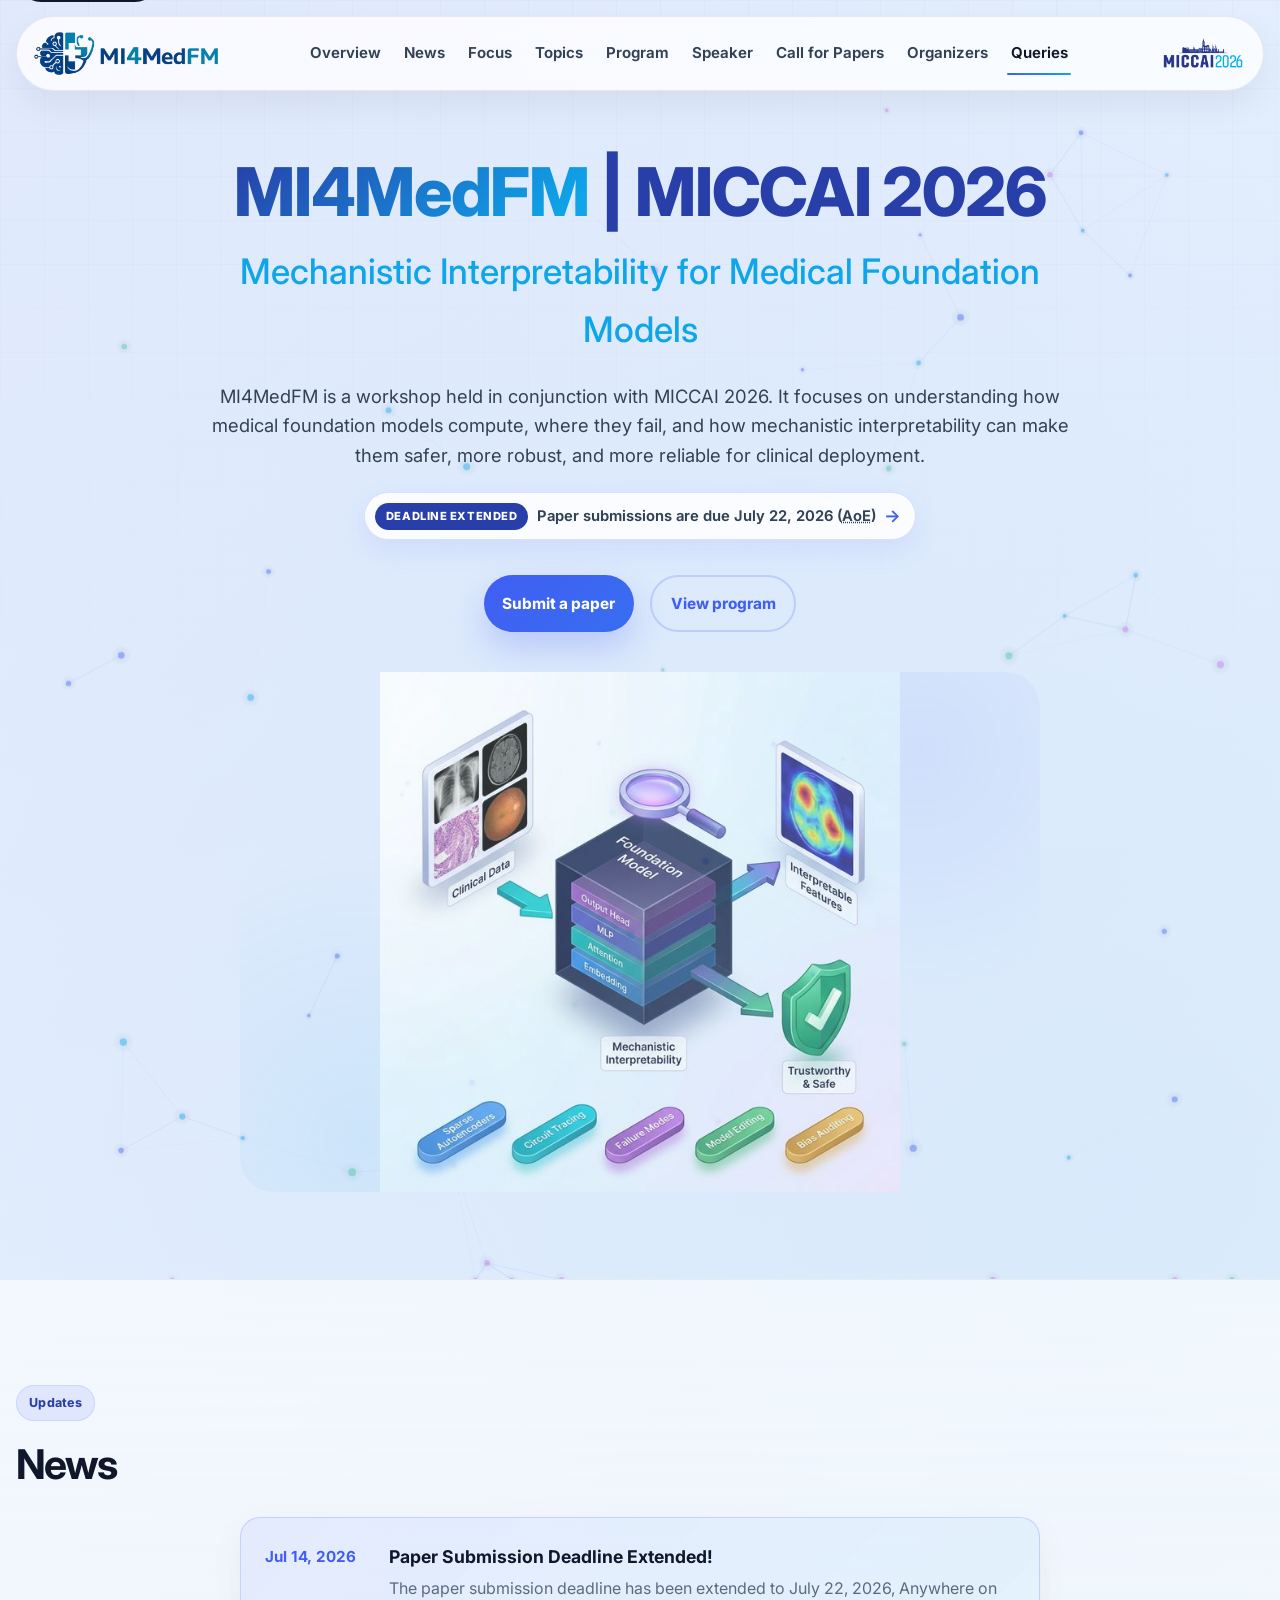
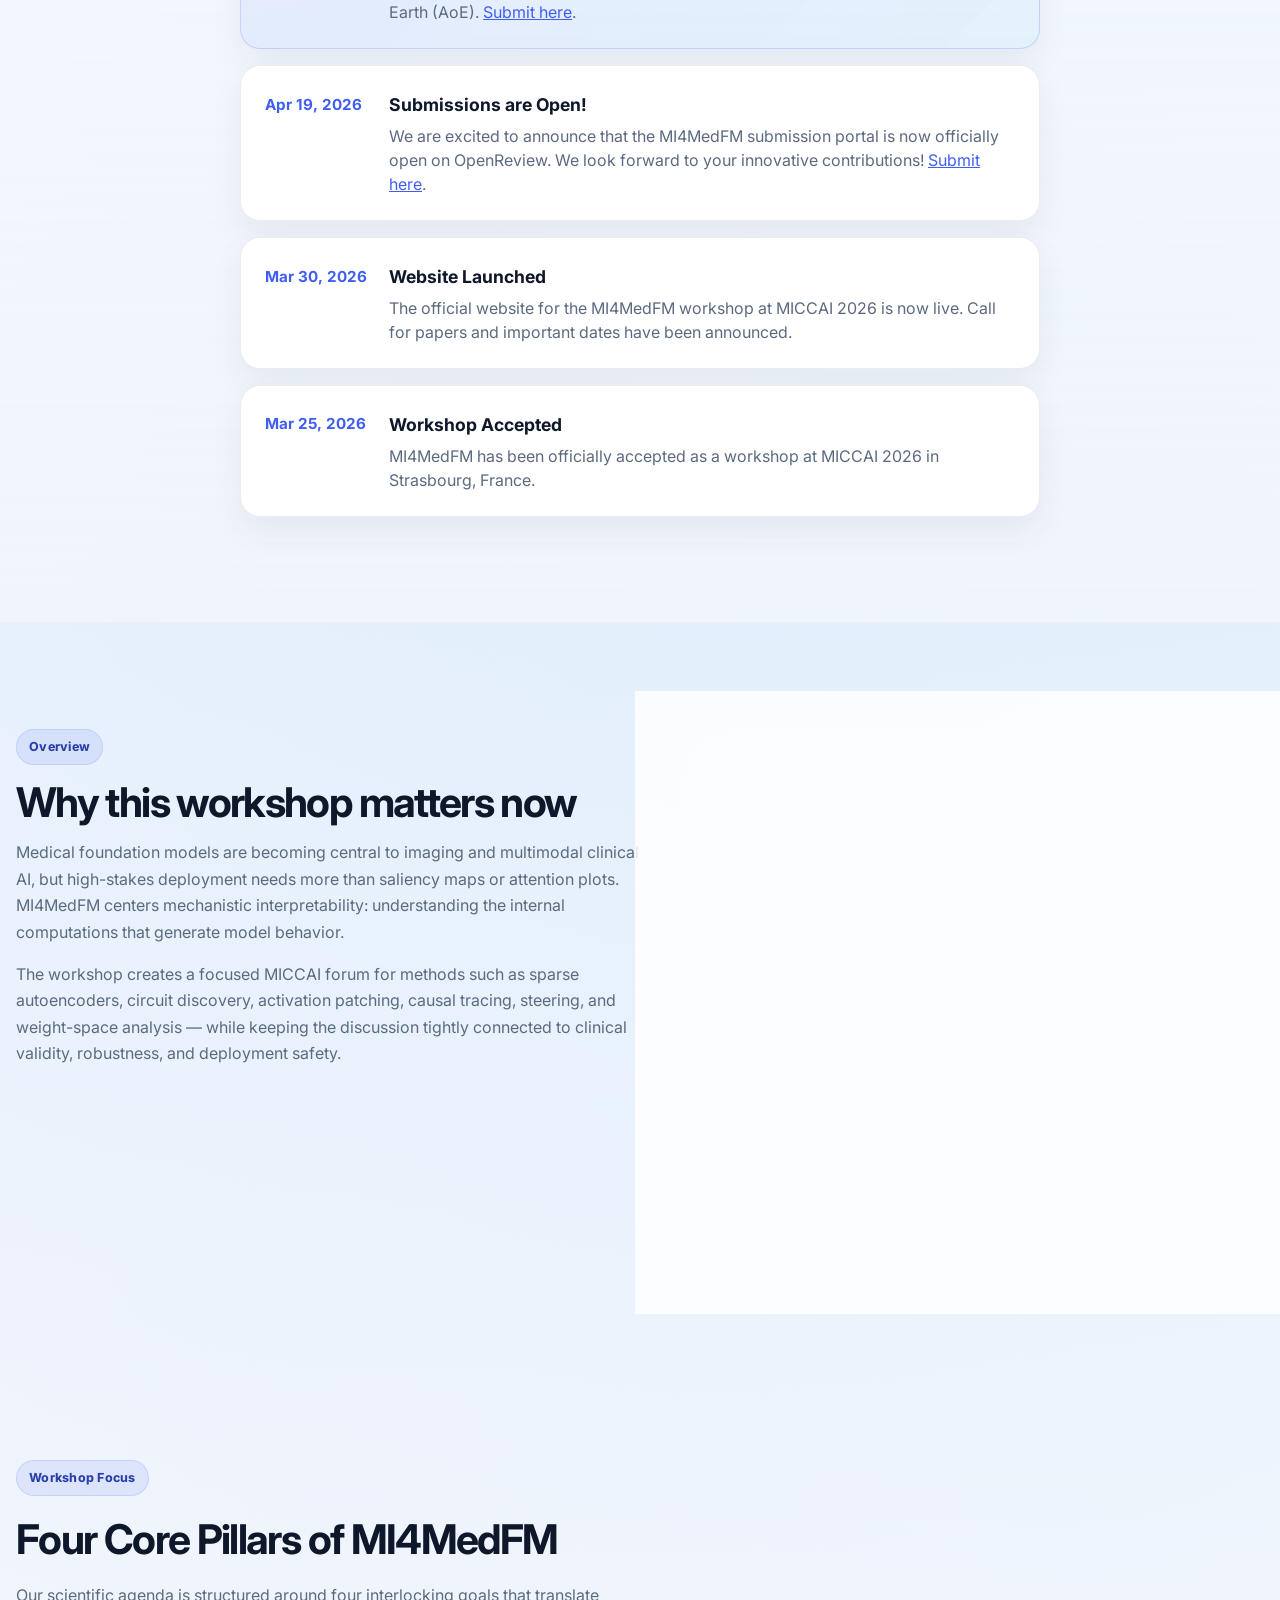
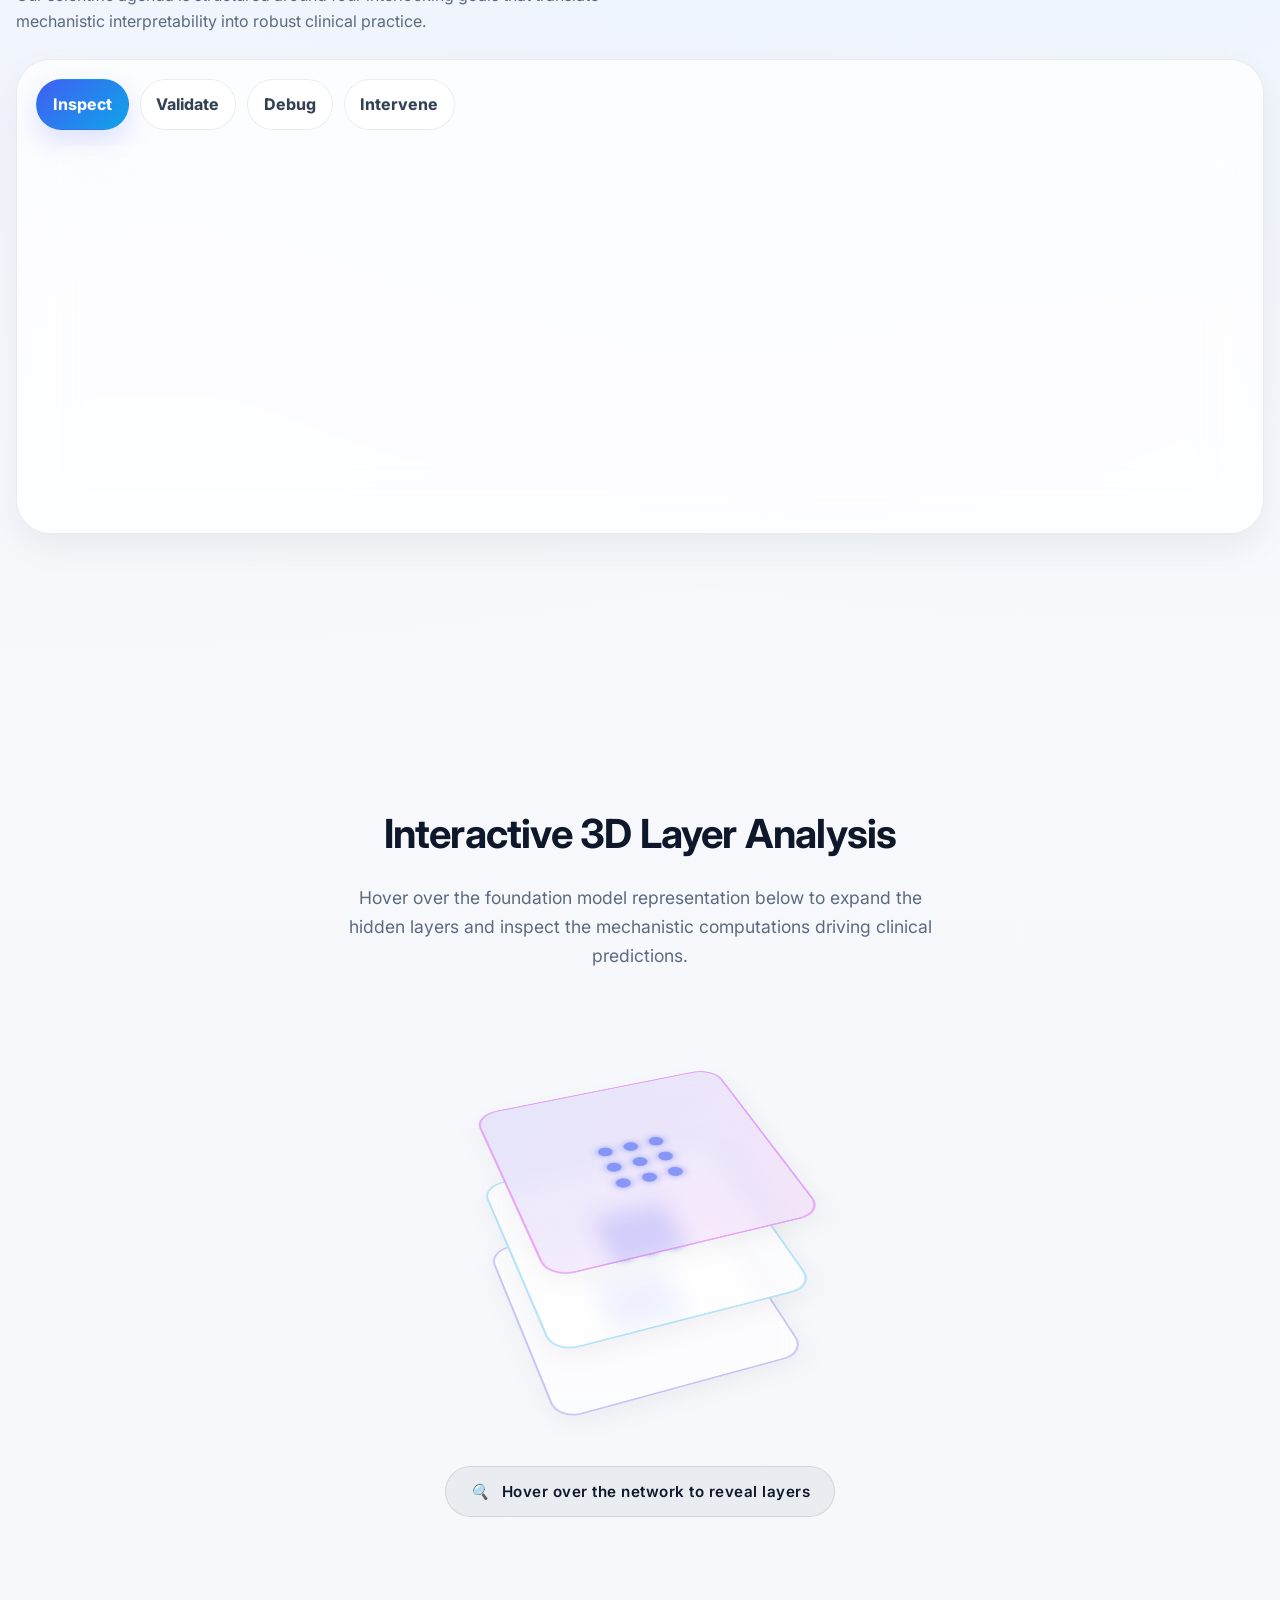
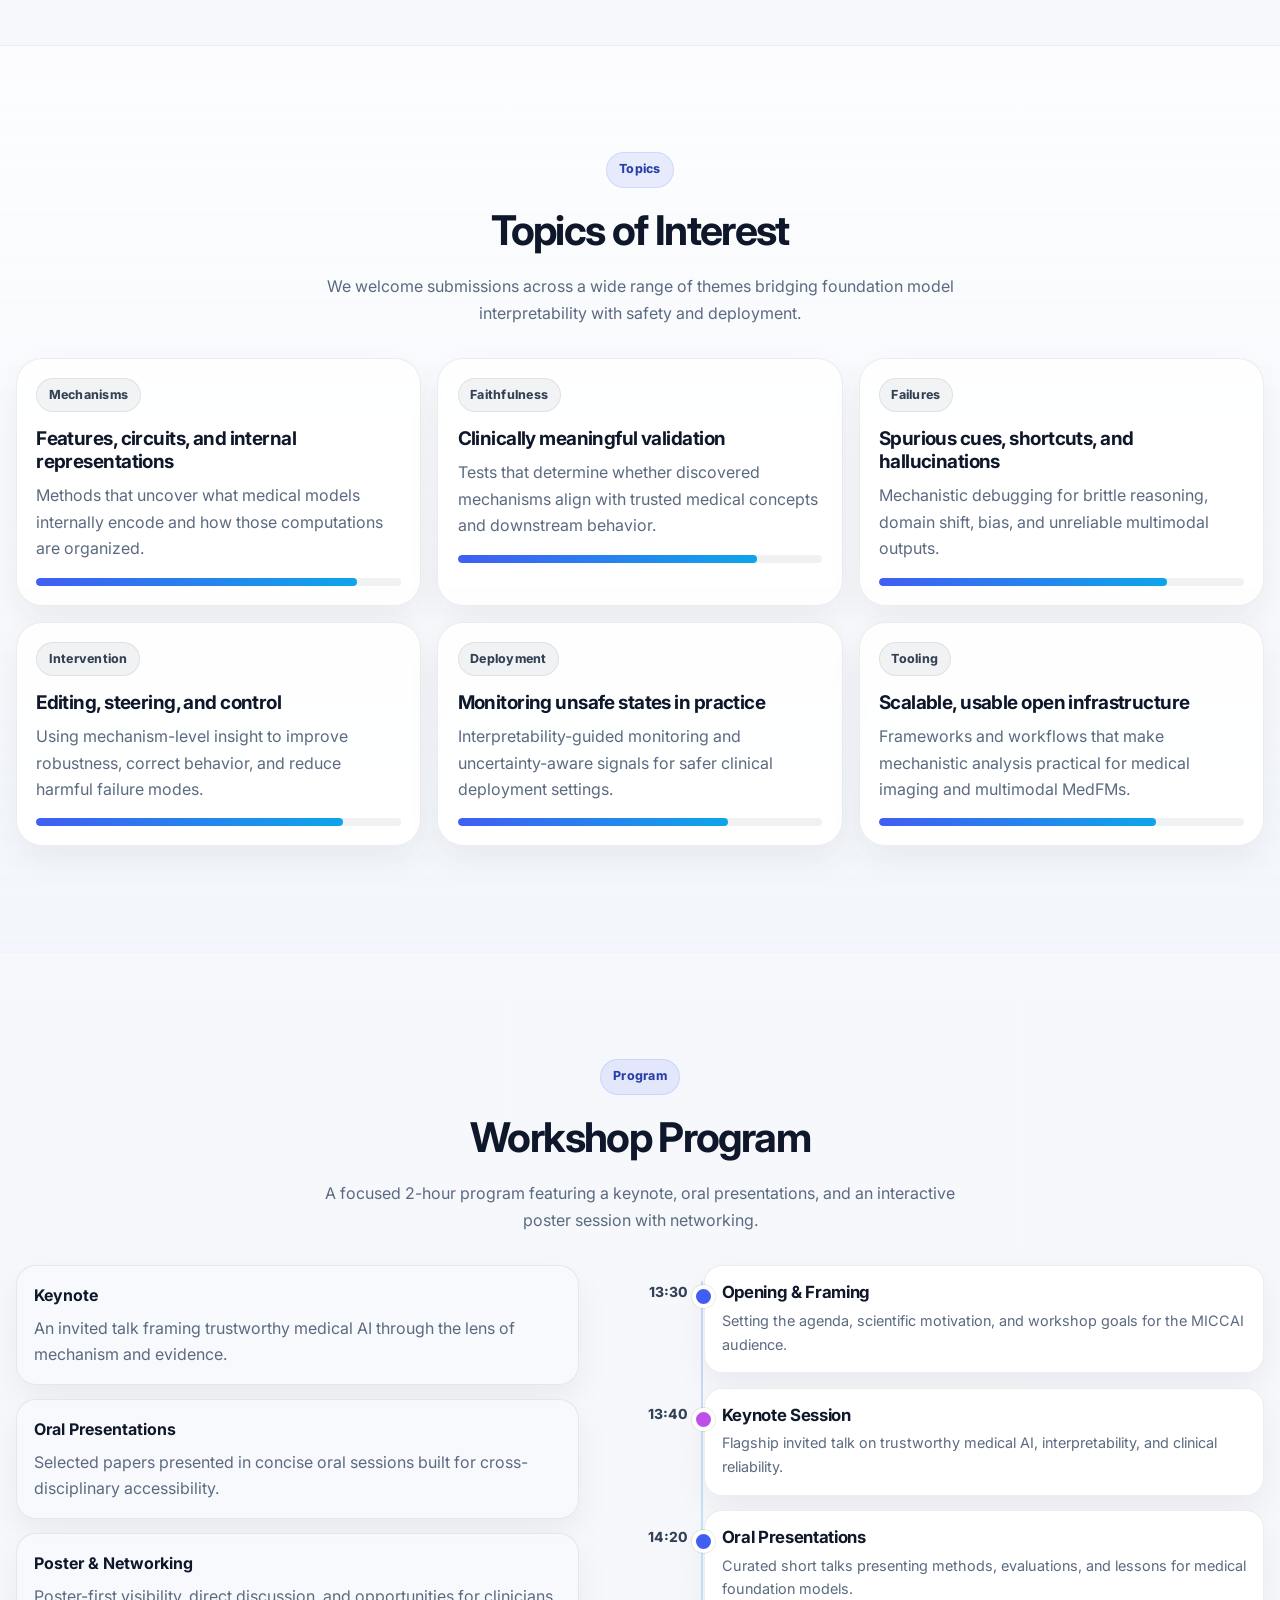
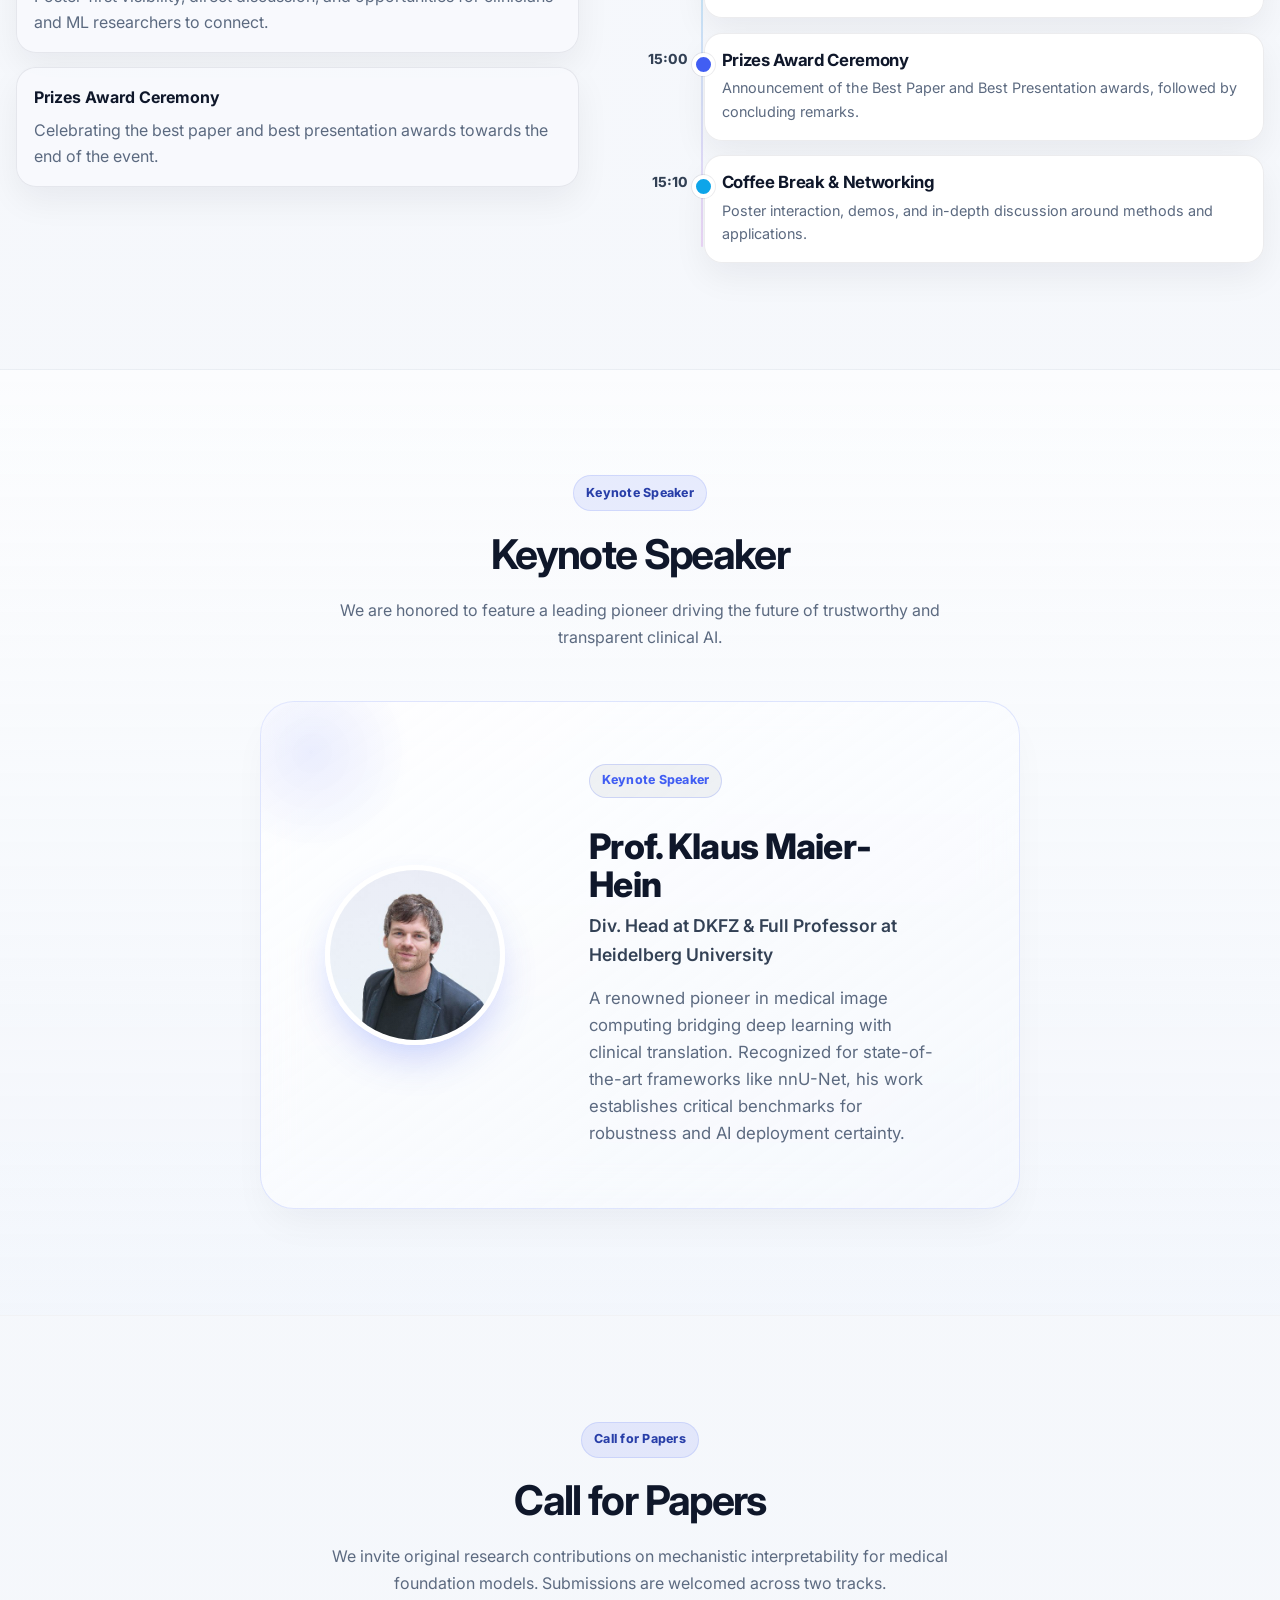
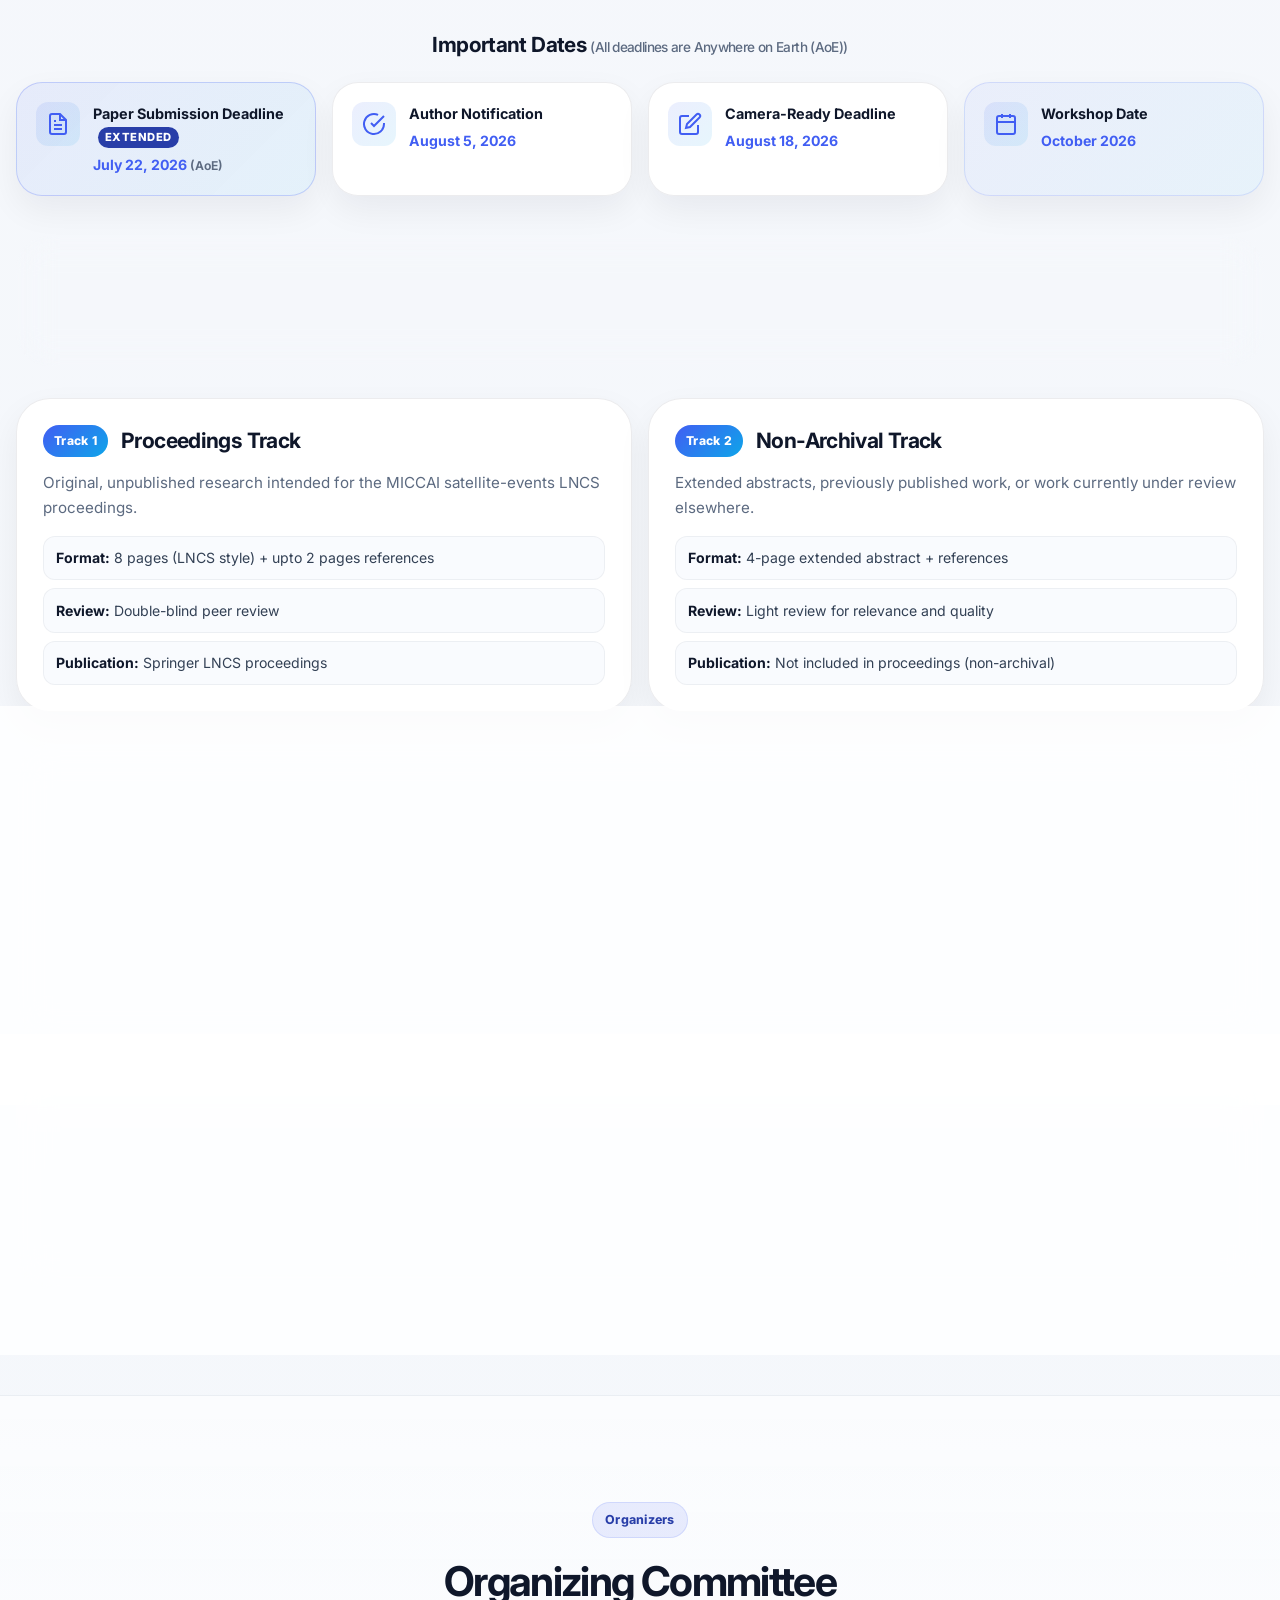
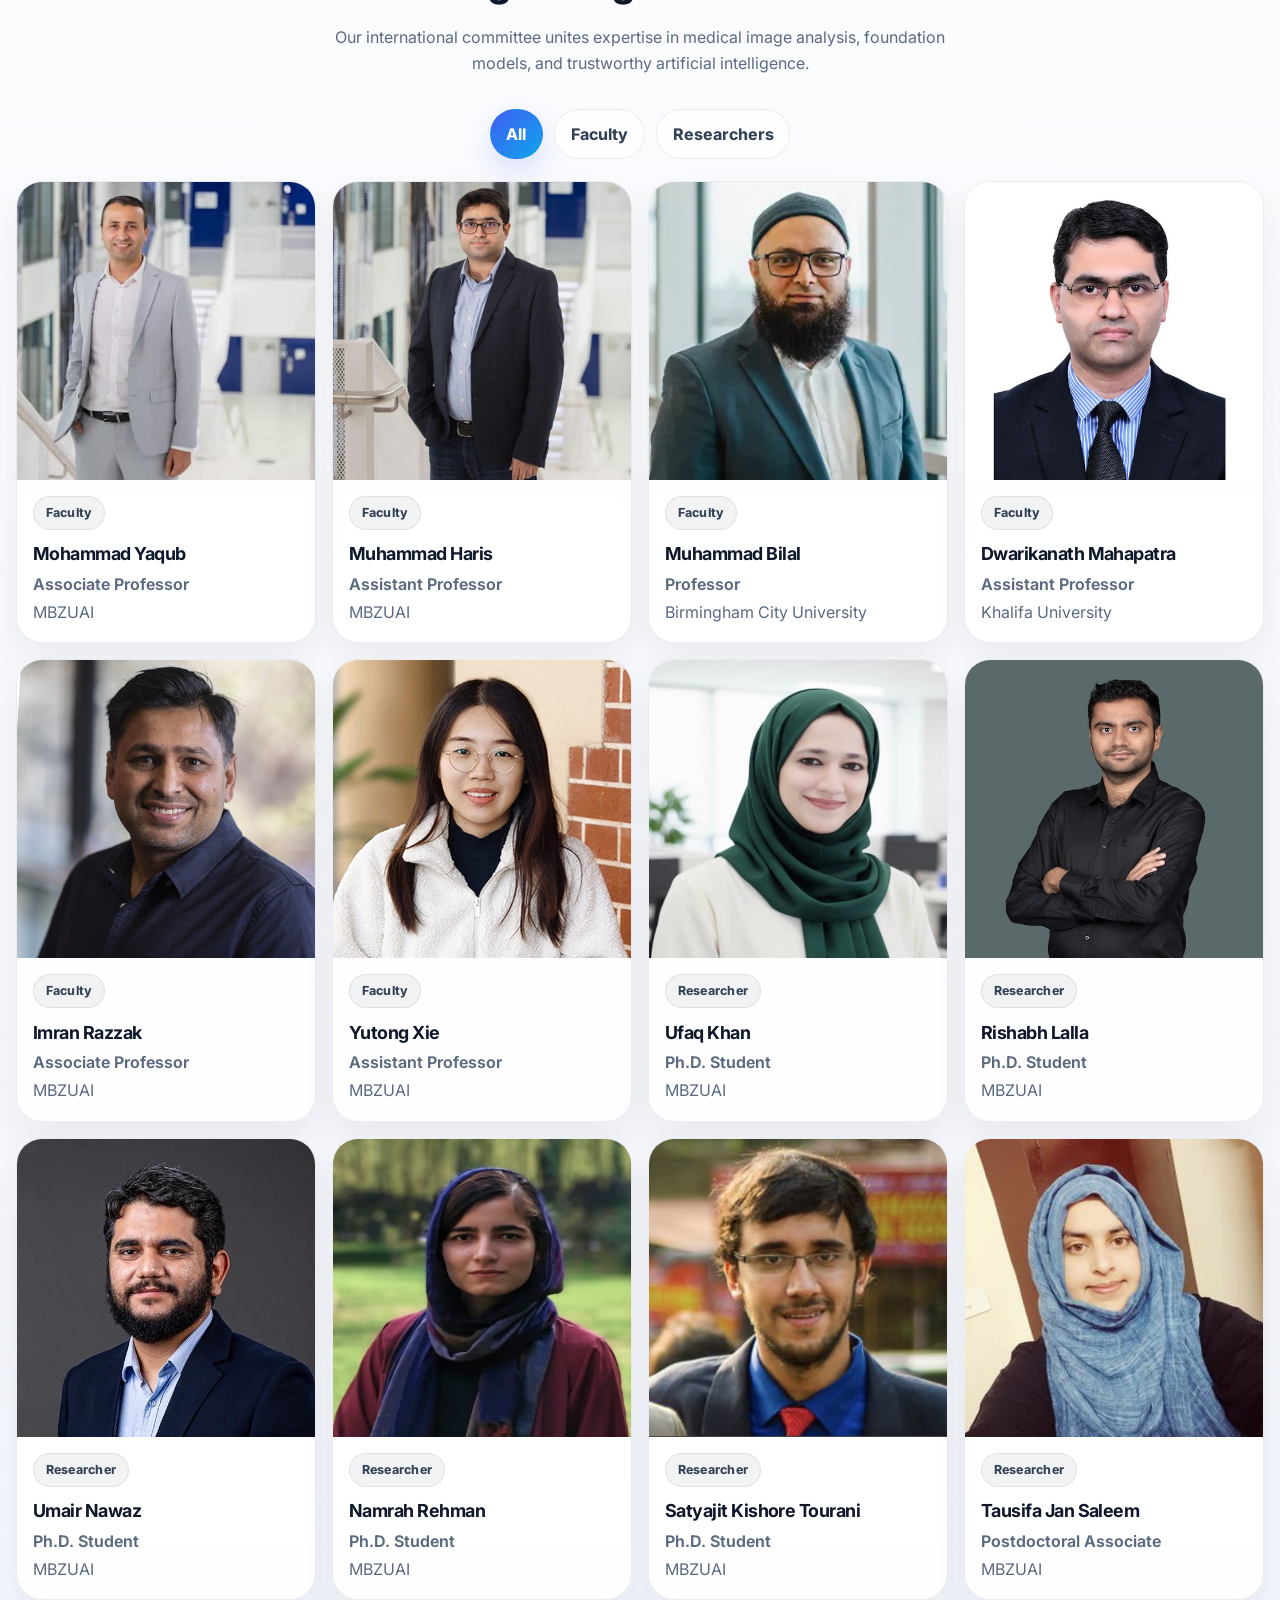
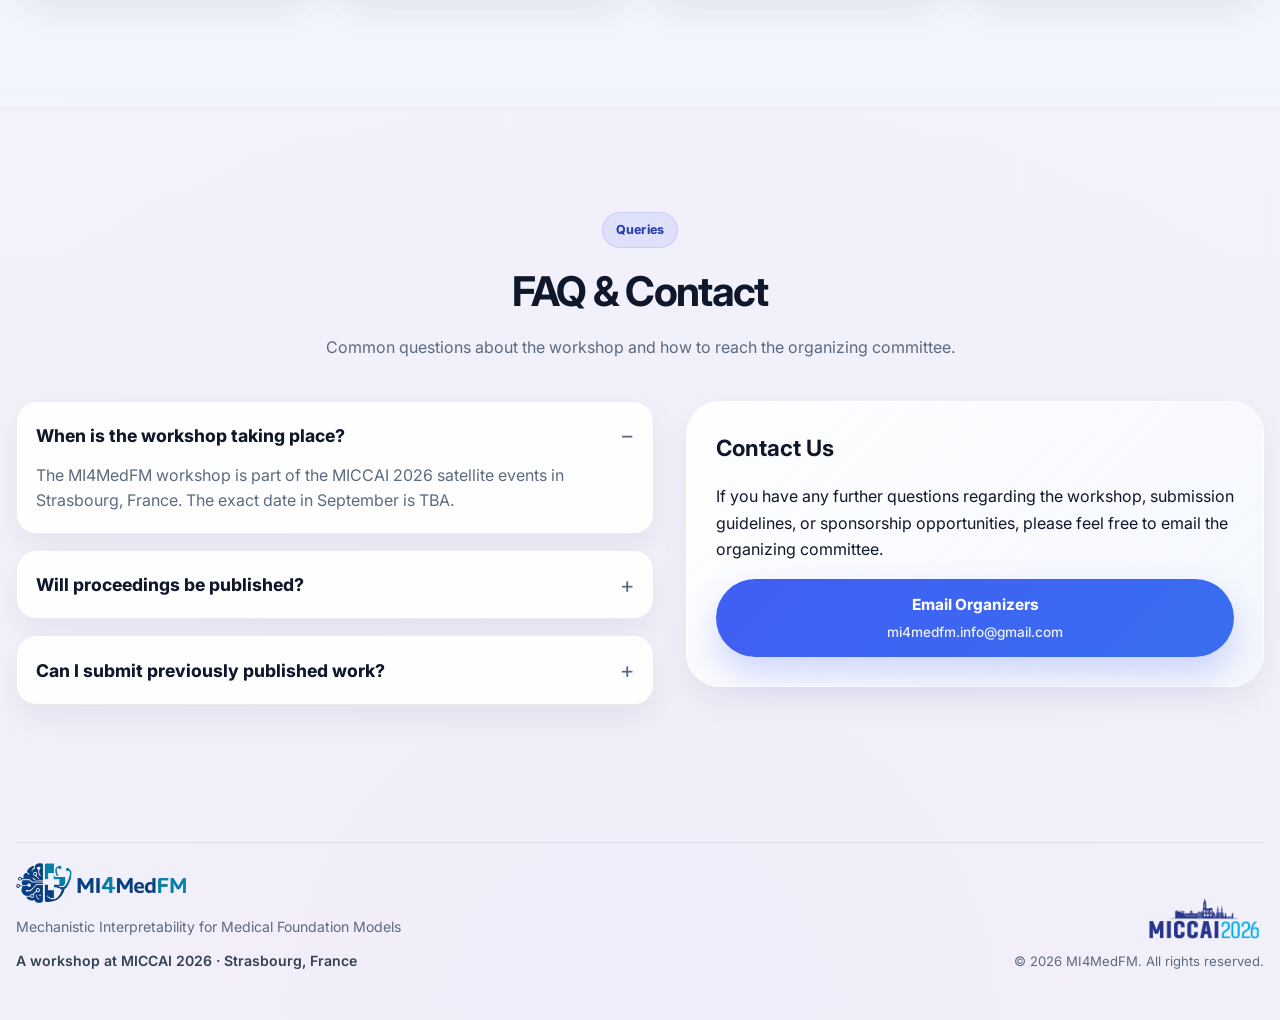
==== commit 53ffa58e: "Restore website to commit 682c20b" ====
--- a/index.html
+++ b/index.html
@@ -535,10 +535,7 @@
               </div>
               <div>
                 <strong>Author Notification</strong>
-                <p class="updated-date">
-                  <del><time datetime="2026-08-05">August 5, 2026</time></del>
-                  <ins><time datetime="2026-08-07">August 7, 2026</time></ins>
-                </p>
+                <p>August 5, 2026</p>
               </div>
             </article>
             <article class="date-card">
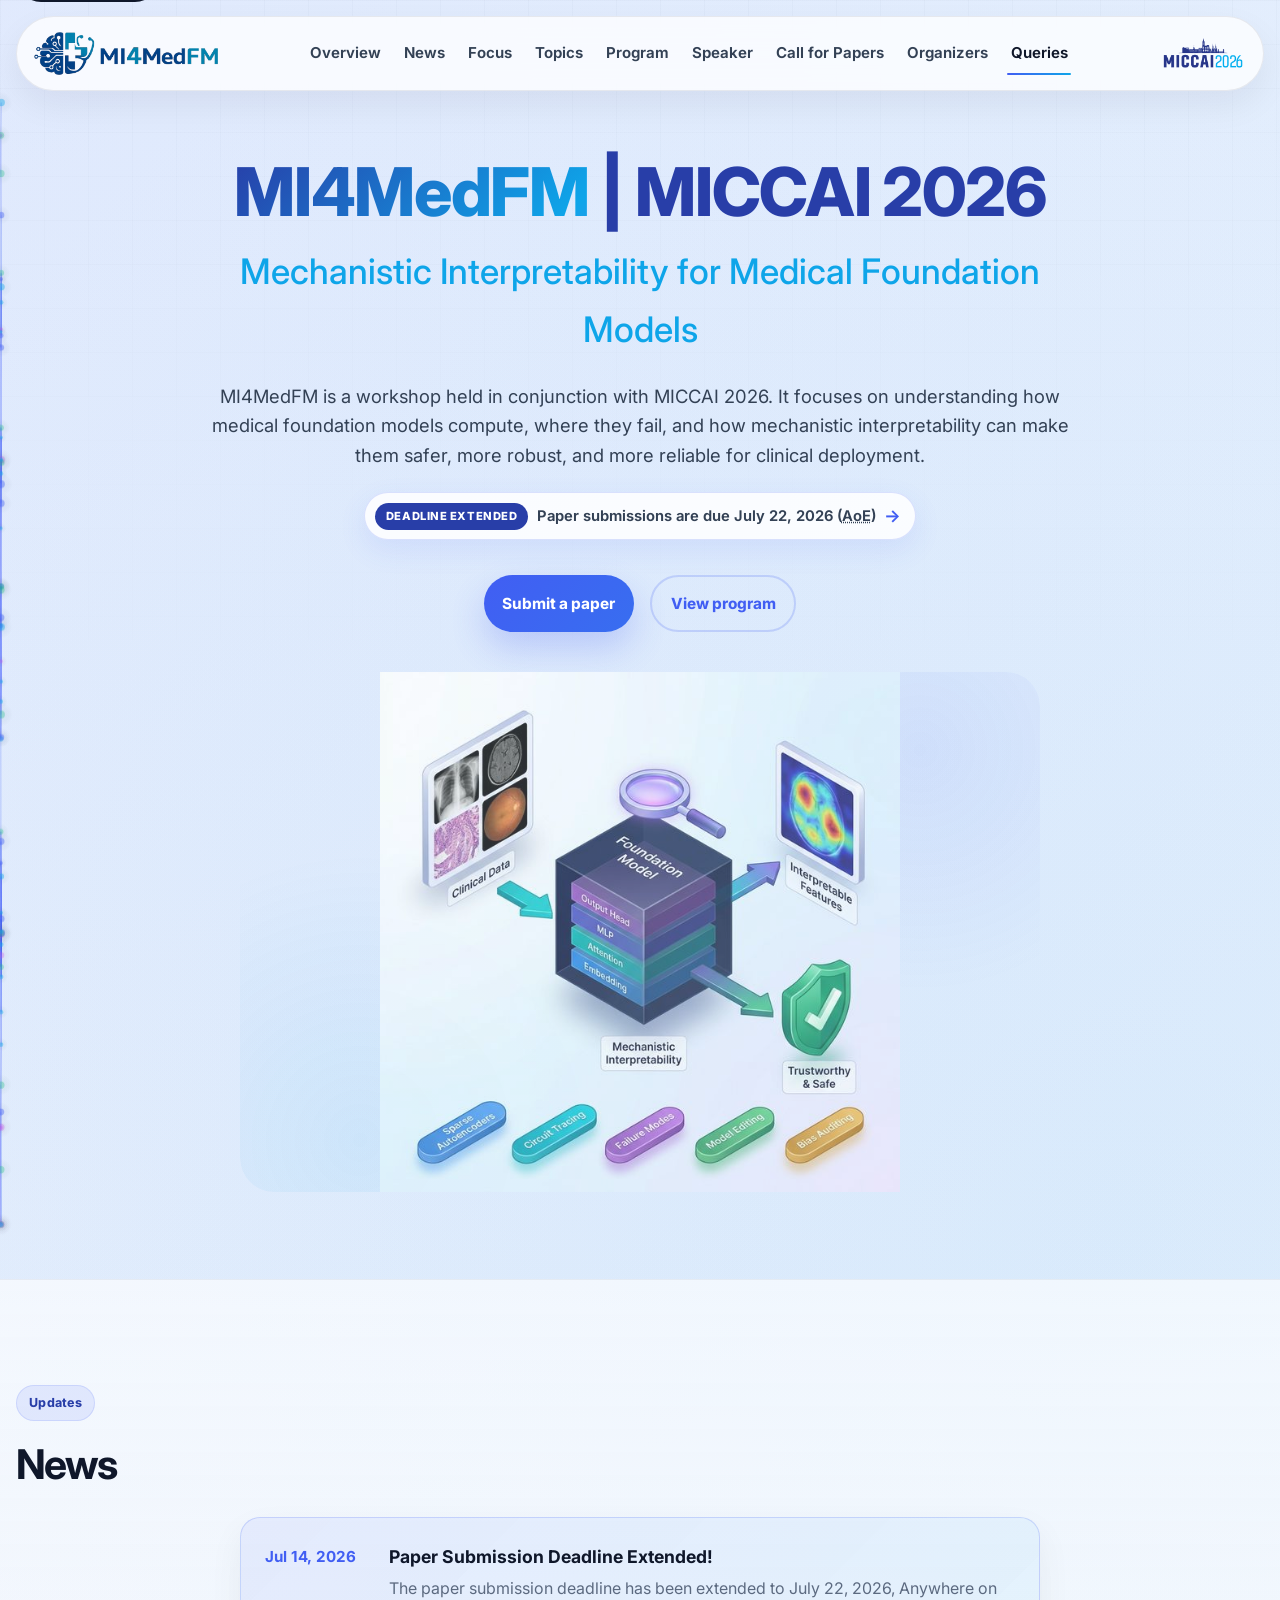
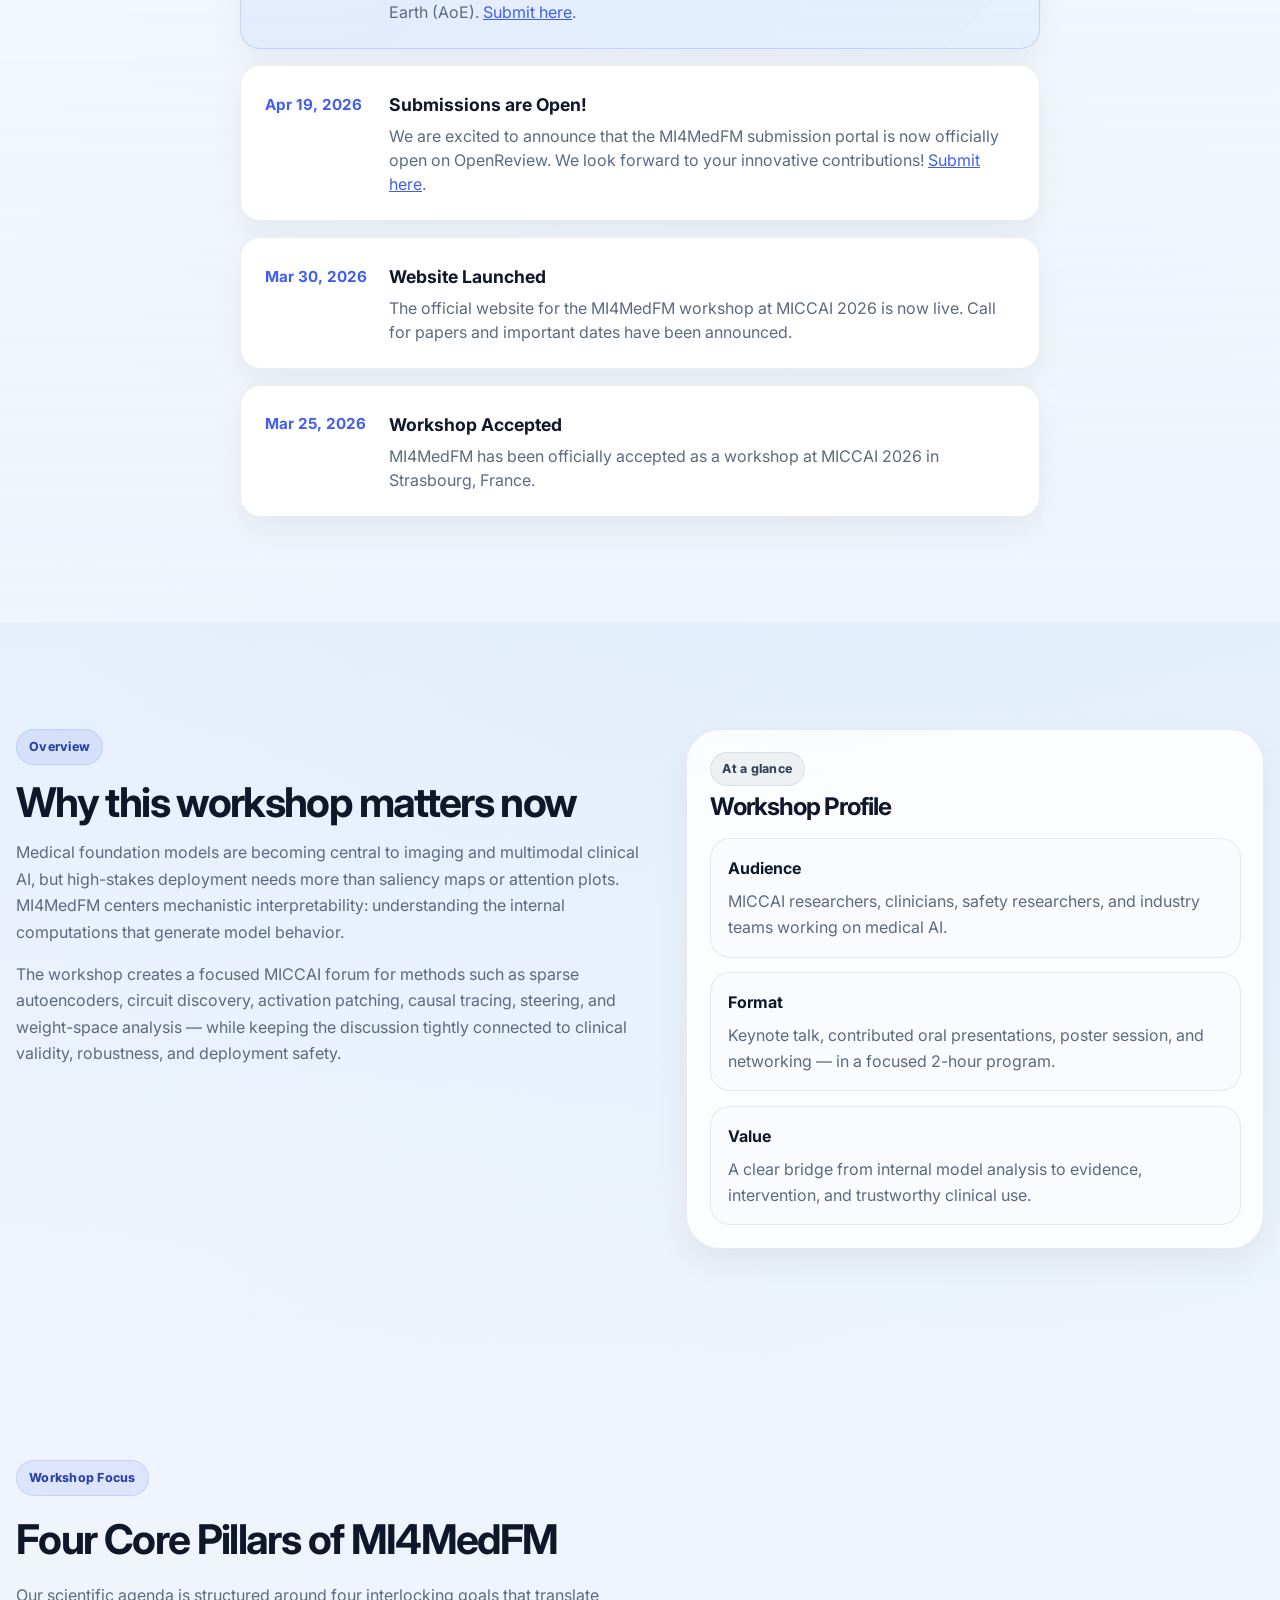
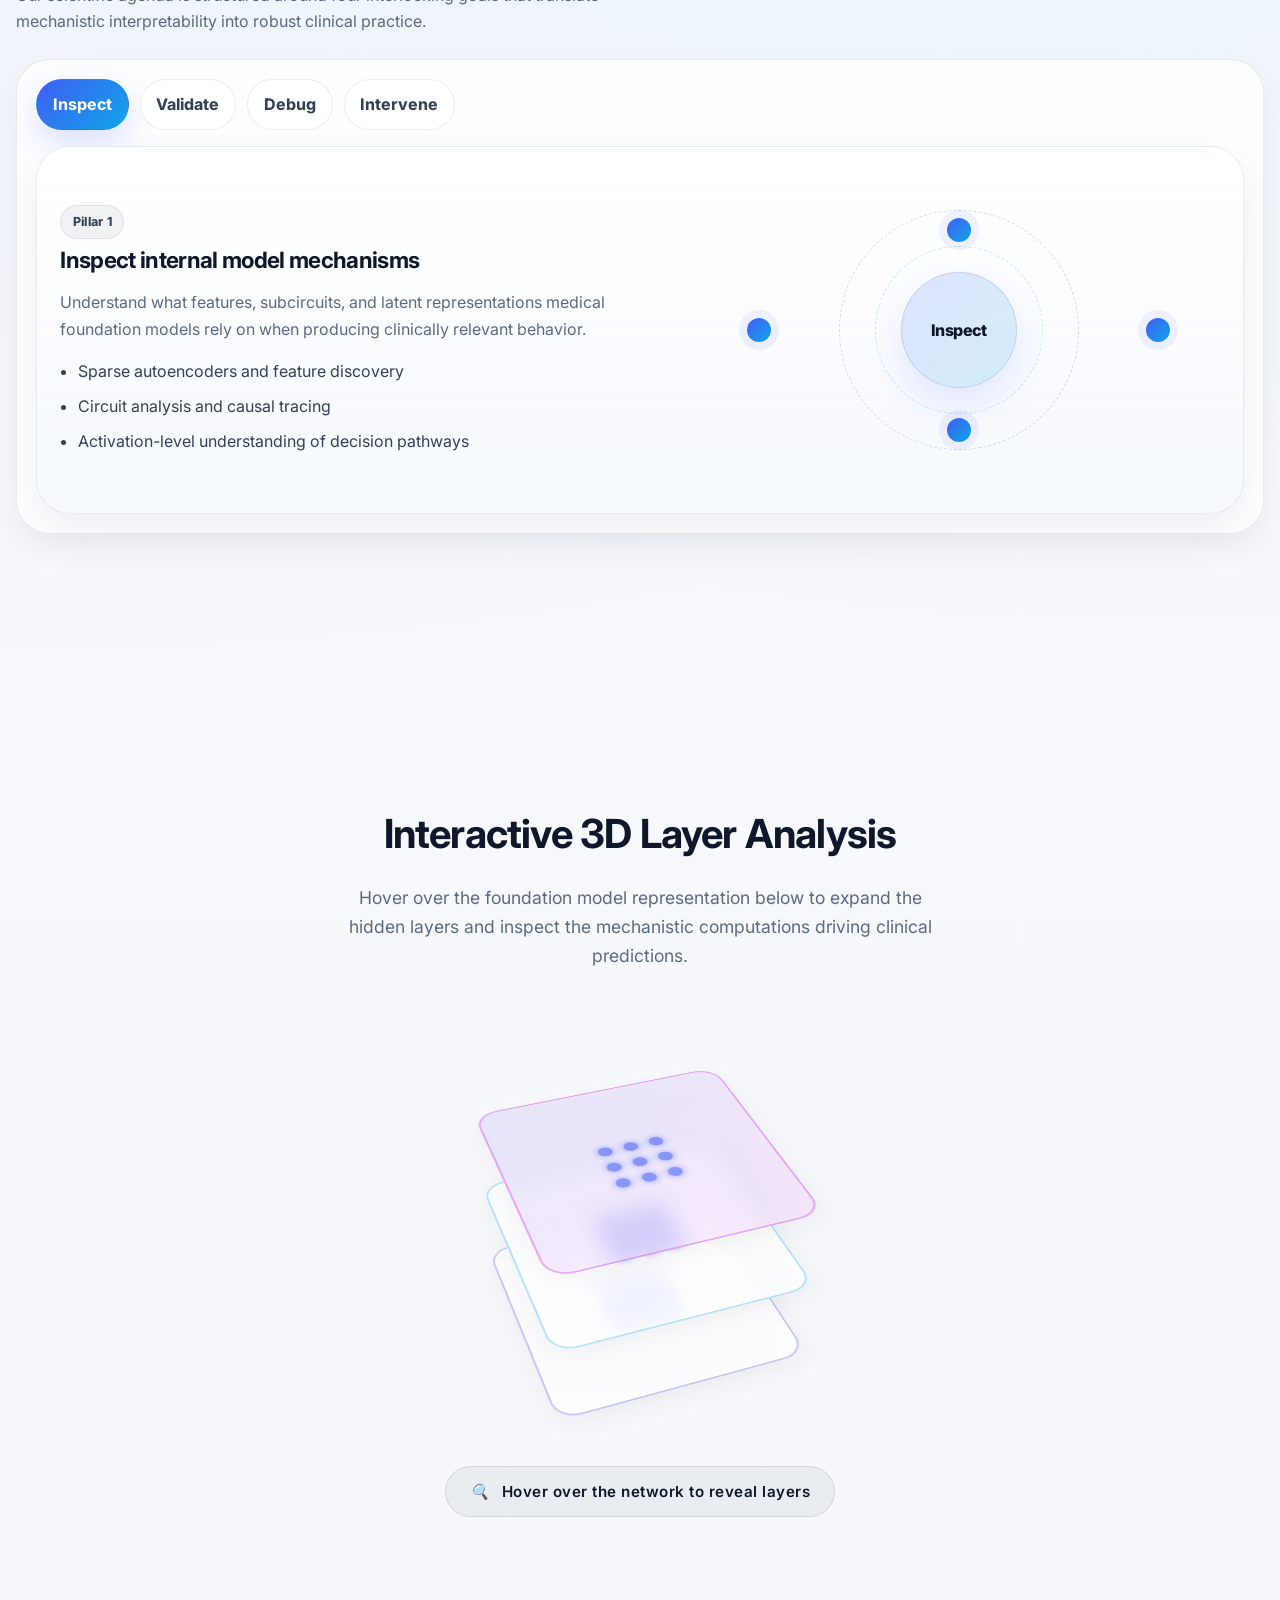
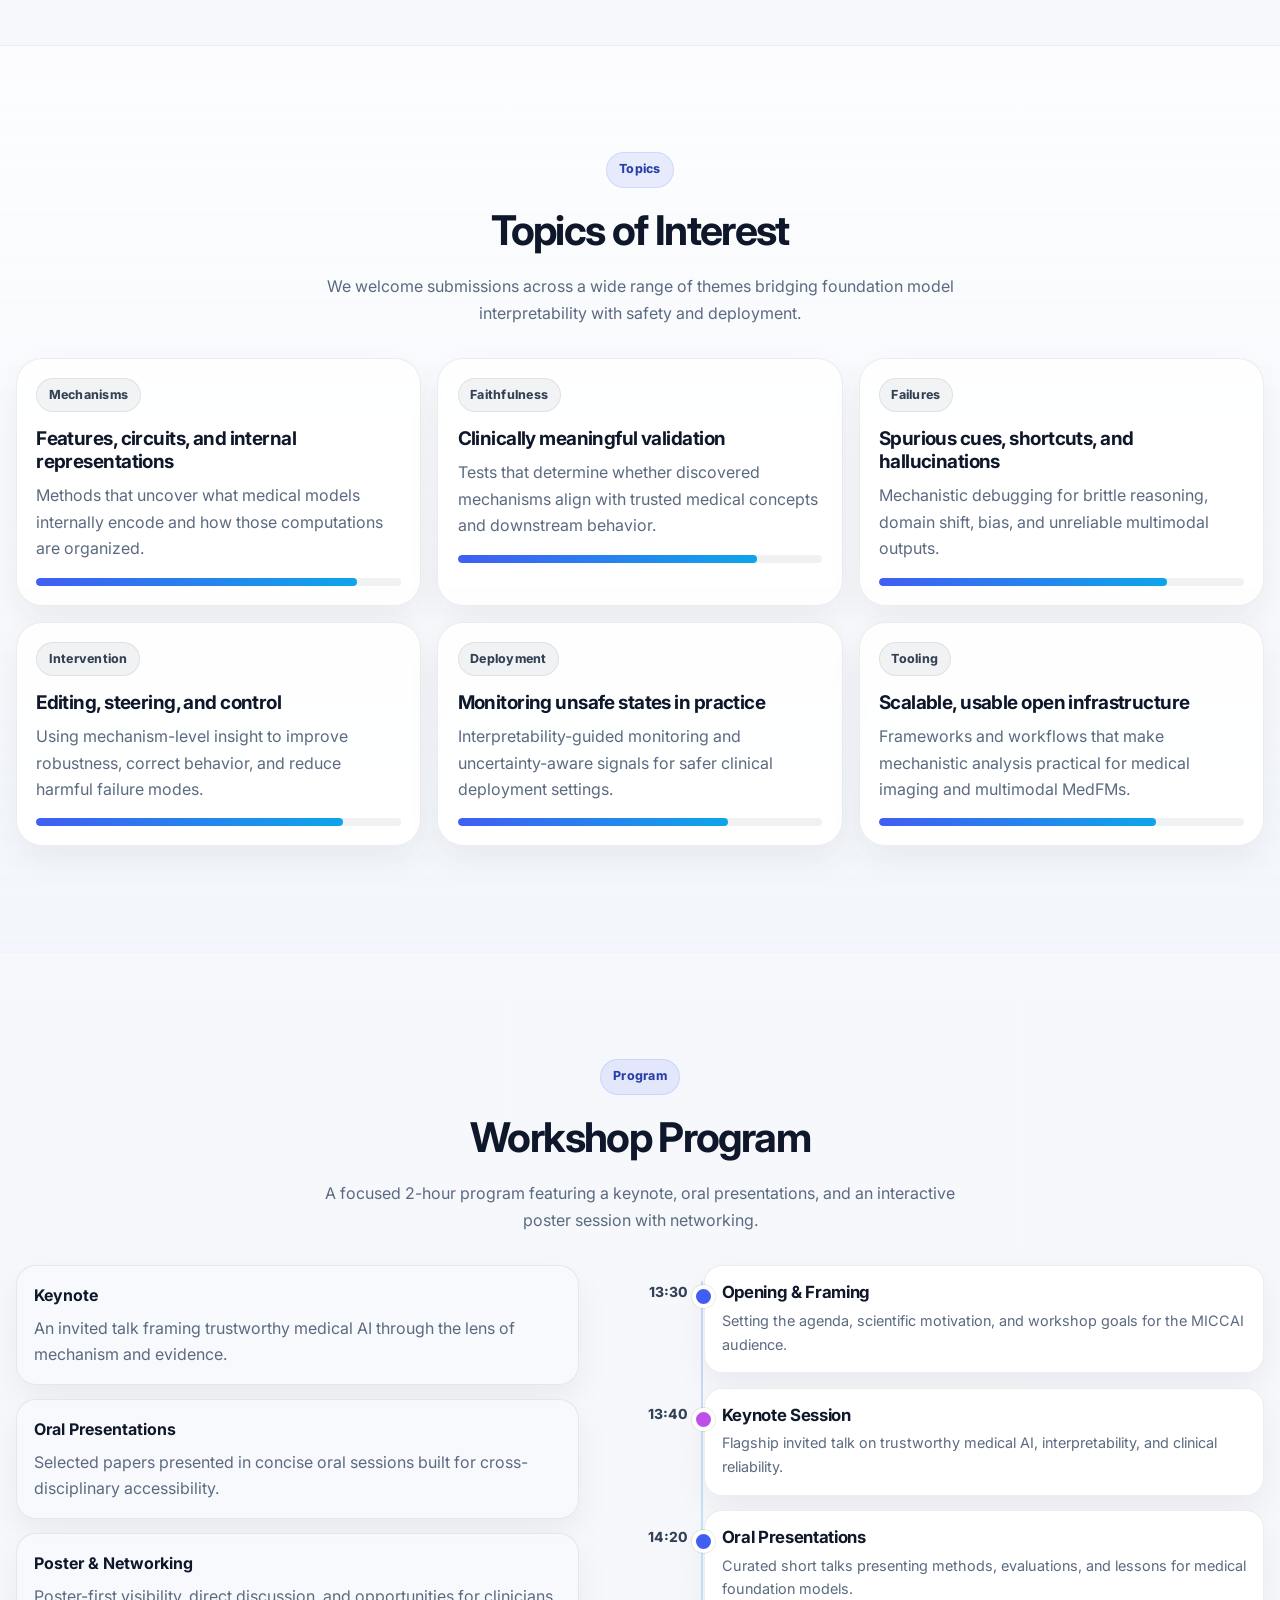
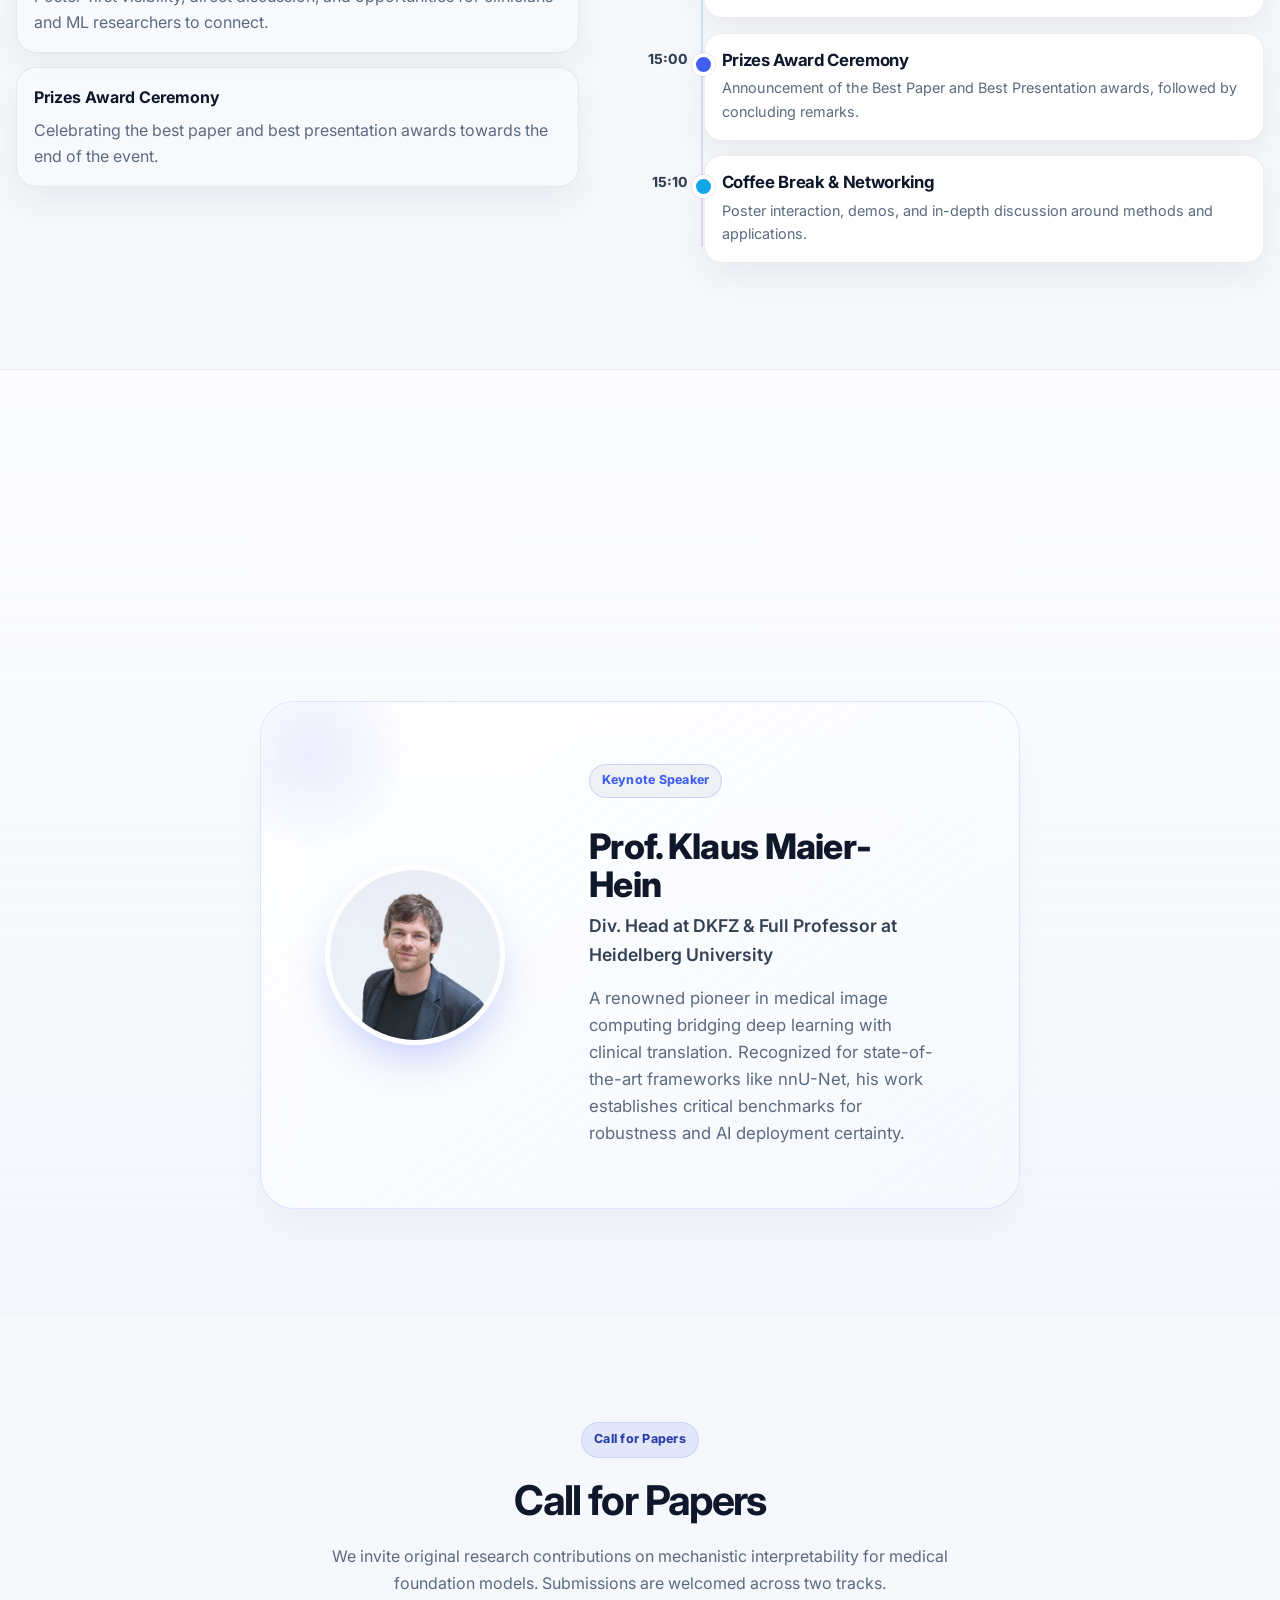
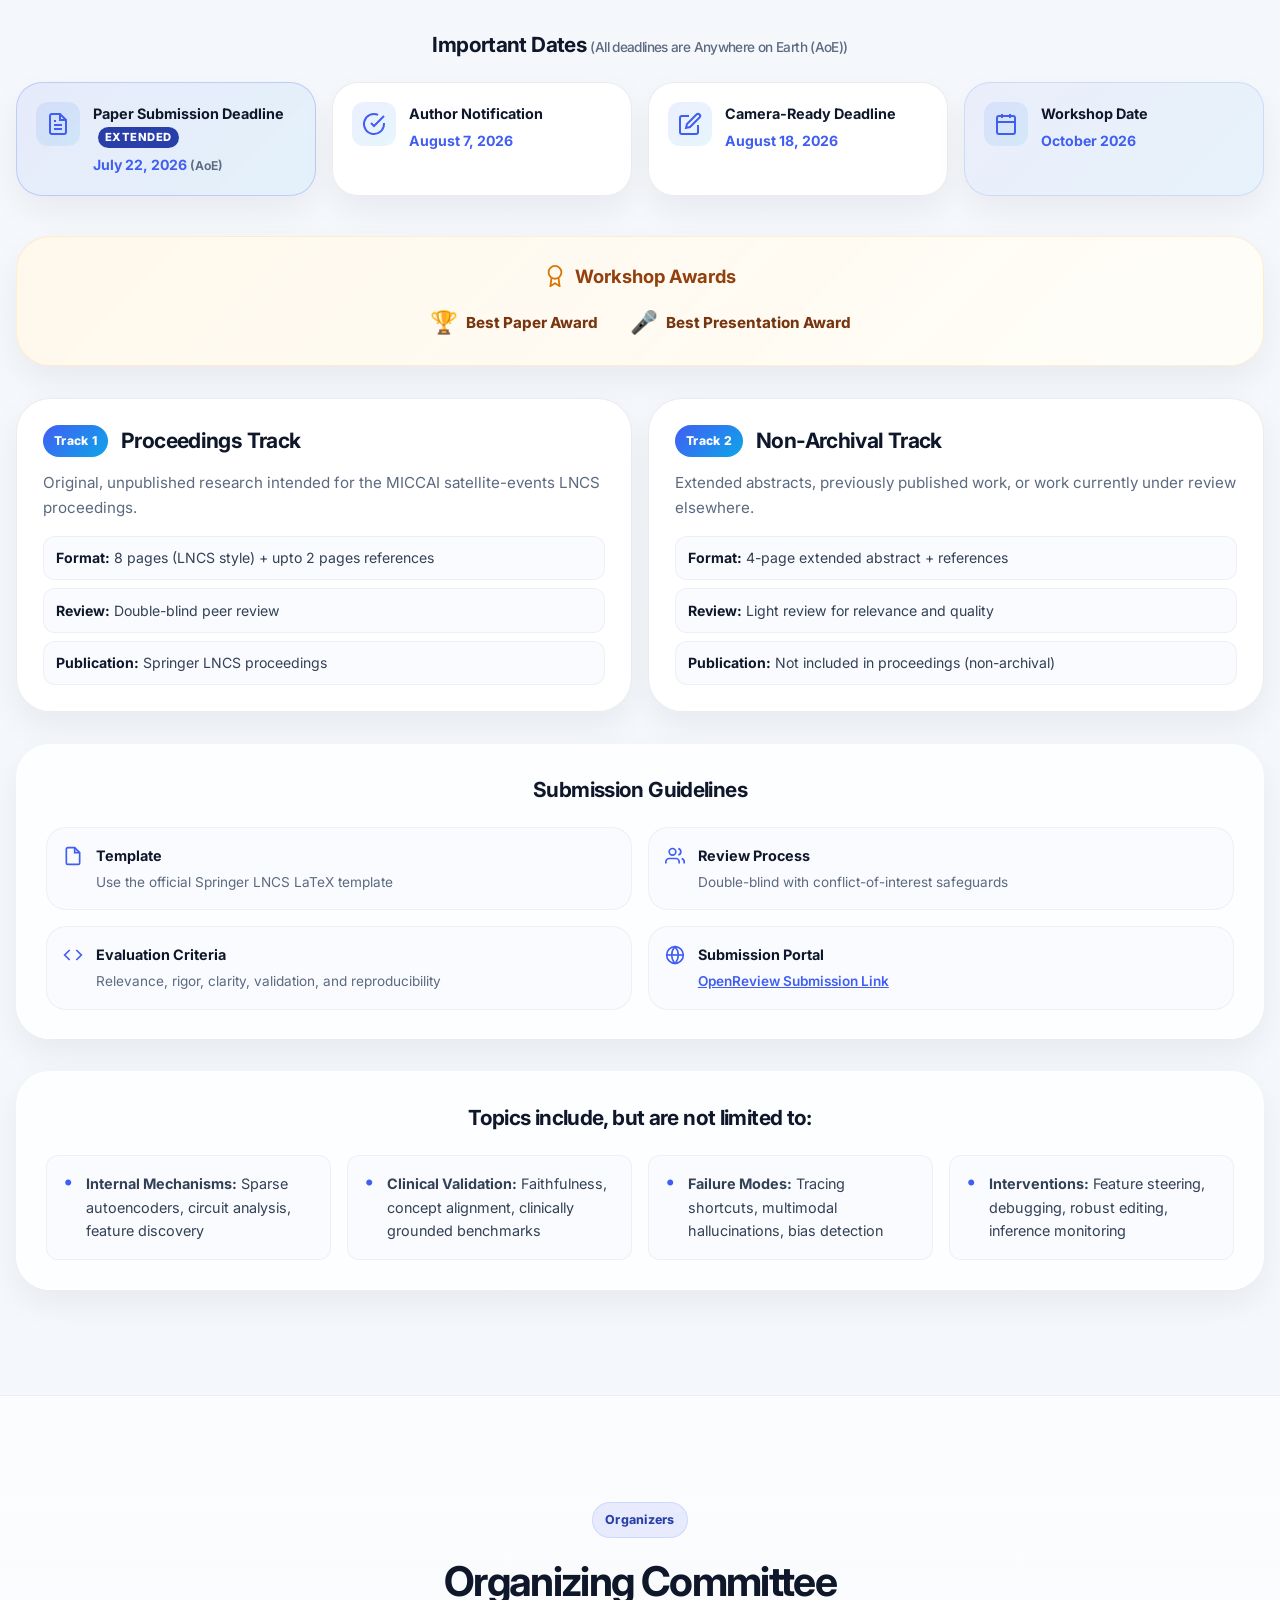
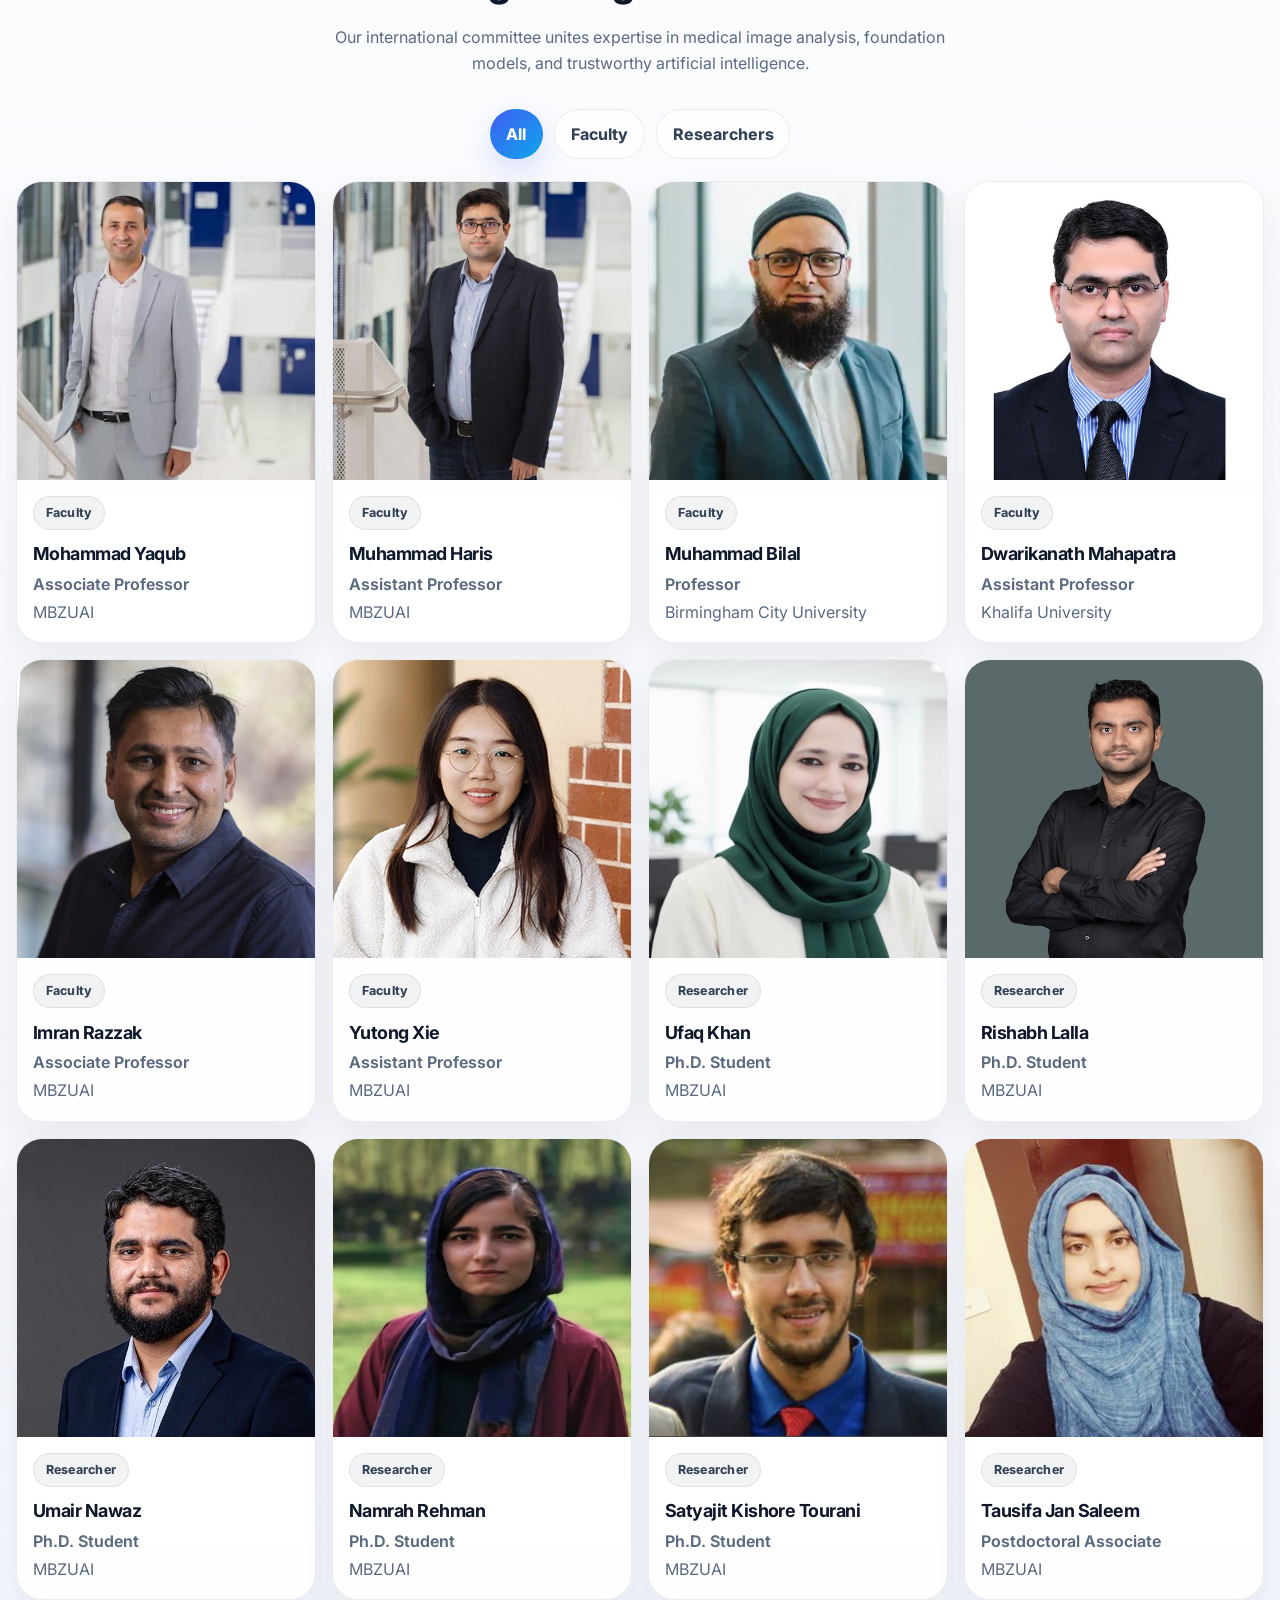
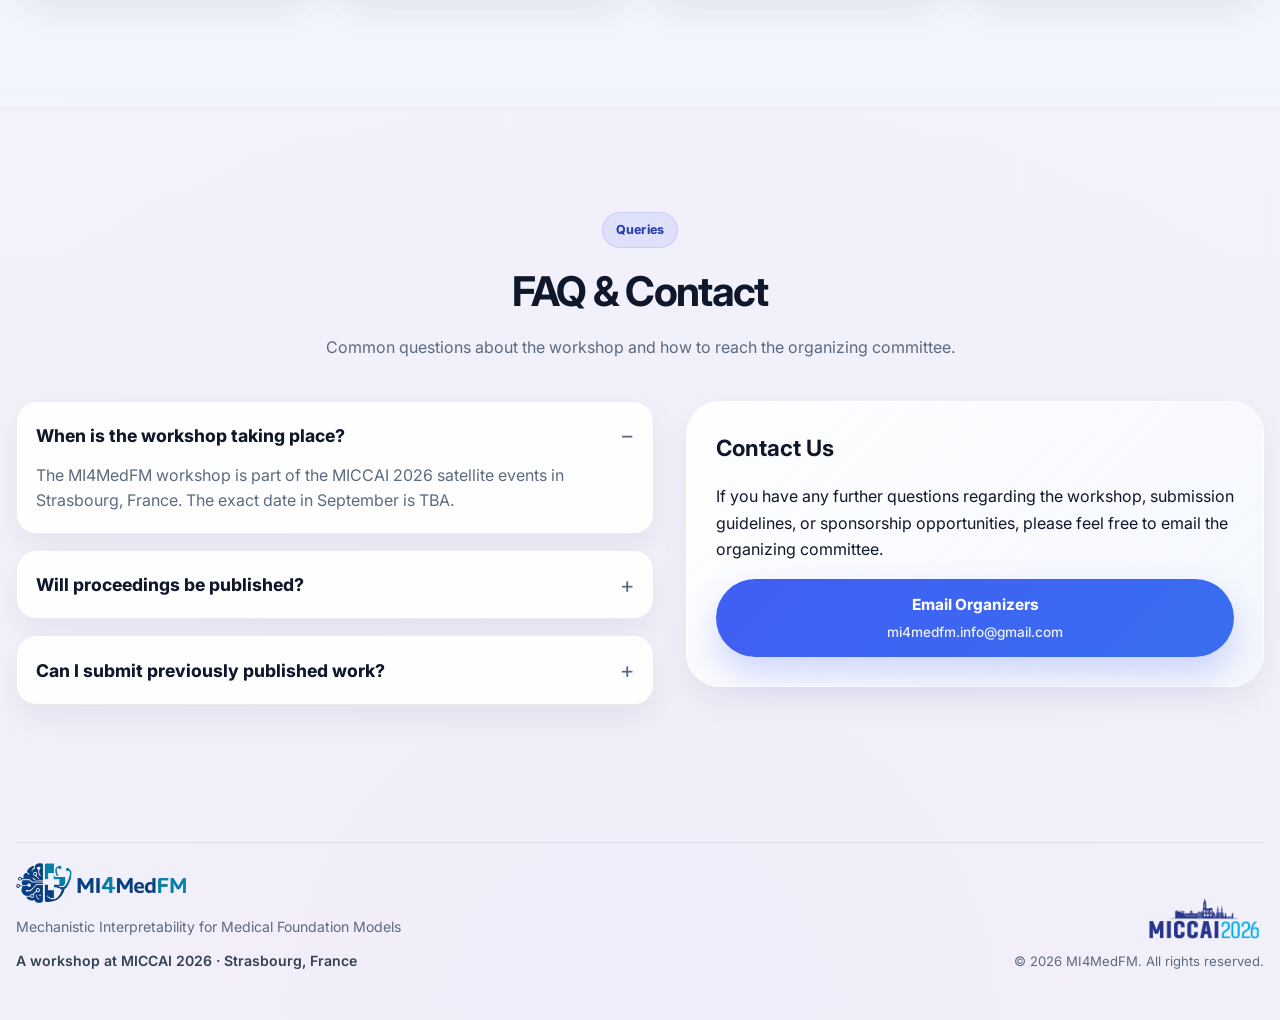
==== commit 29c4ed97: "Update author notification date to August 7, 2026" ====
--- a/index.html
+++ b/index.html
@@ -535,7 +535,7 @@
               </div>
               <div>
                 <strong>Author Notification</strong>
-                <p>August 5, 2026</p>
+                <p>August 7, 2026</p>
               </div>
             </article>
             <article class="date-card">
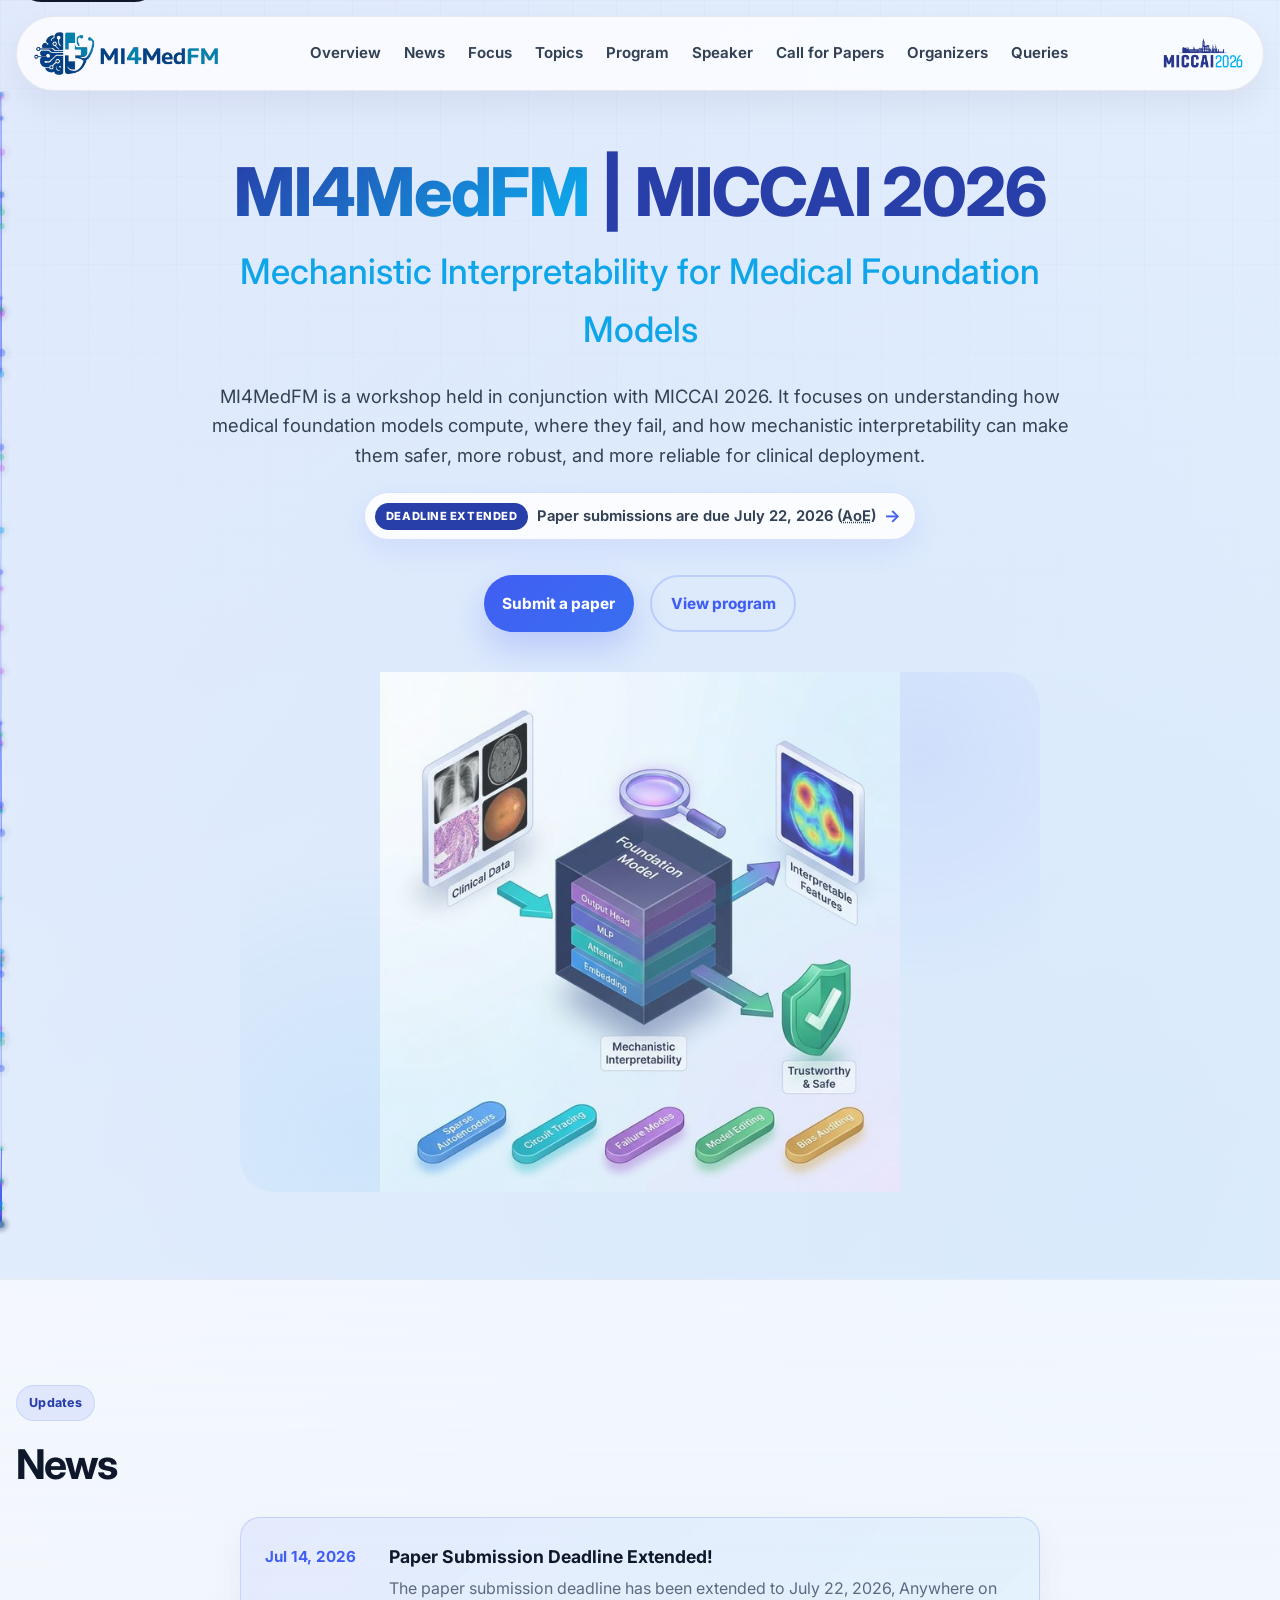
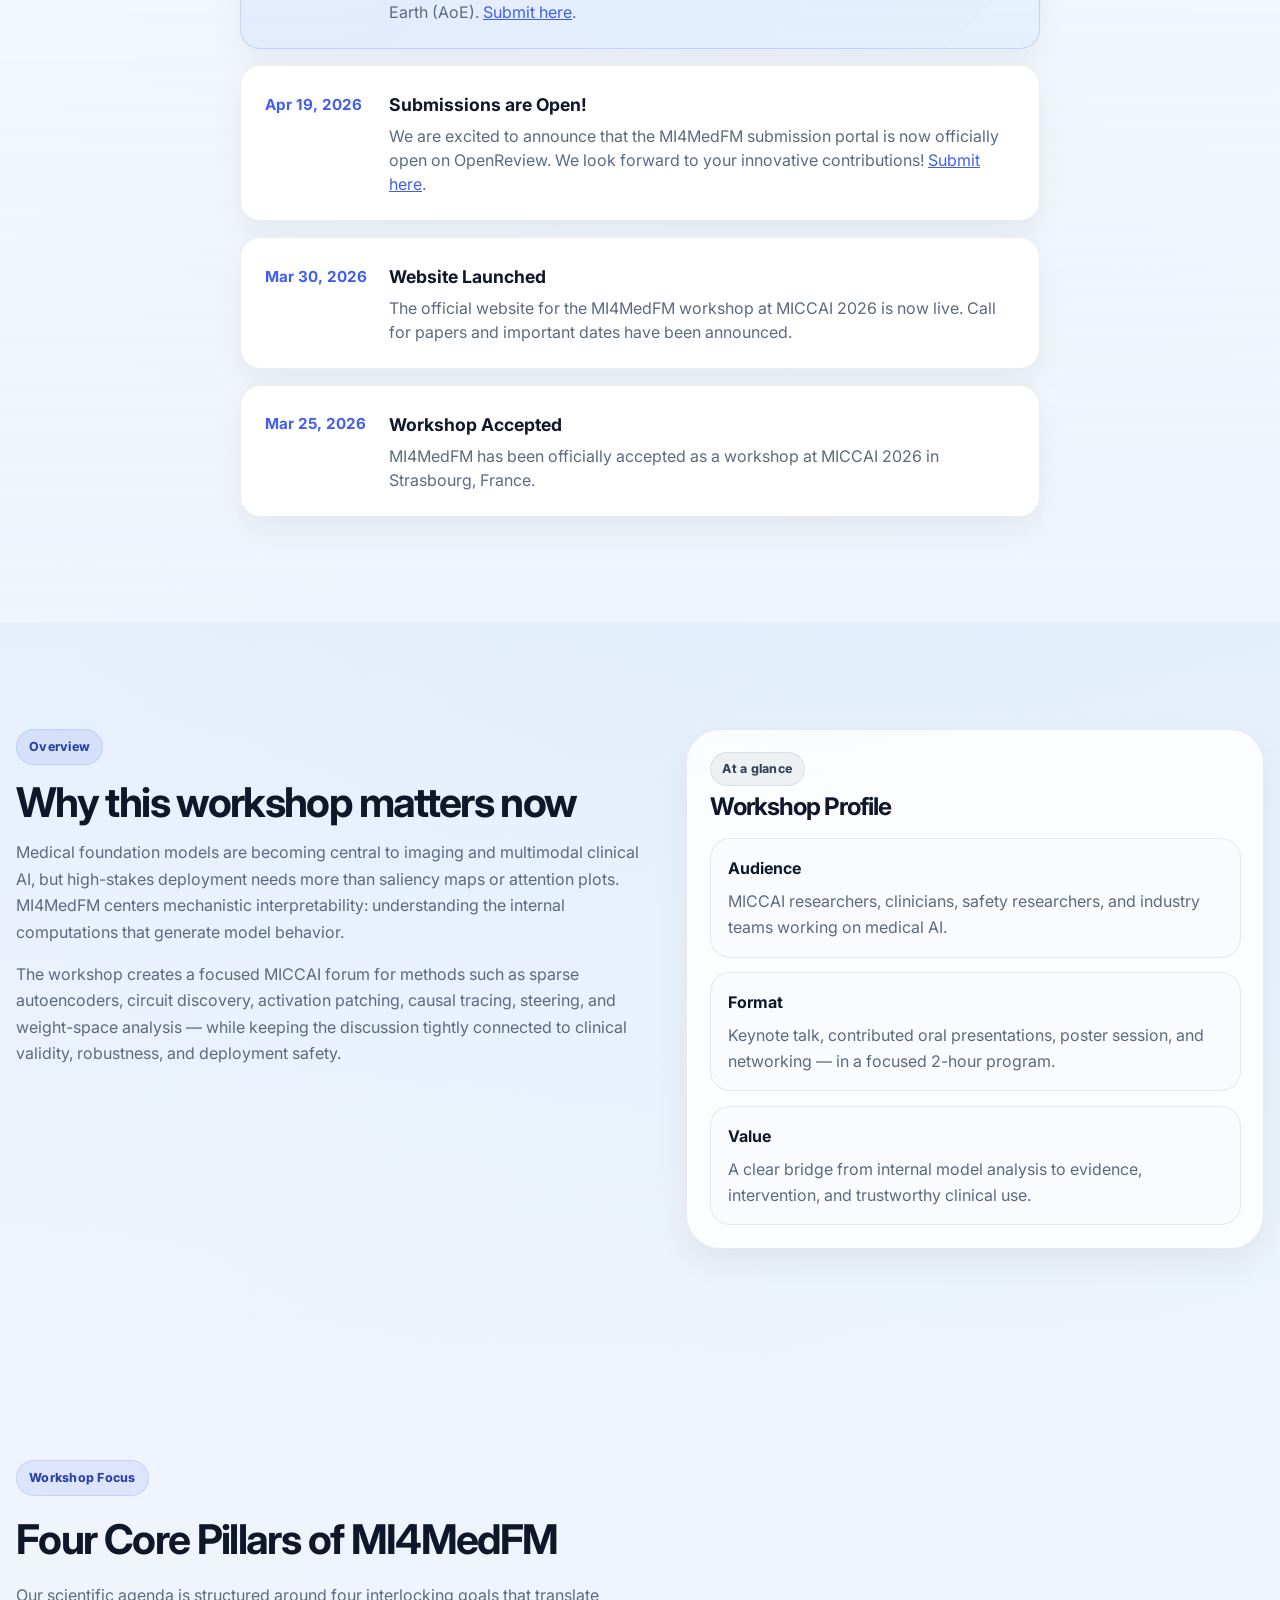
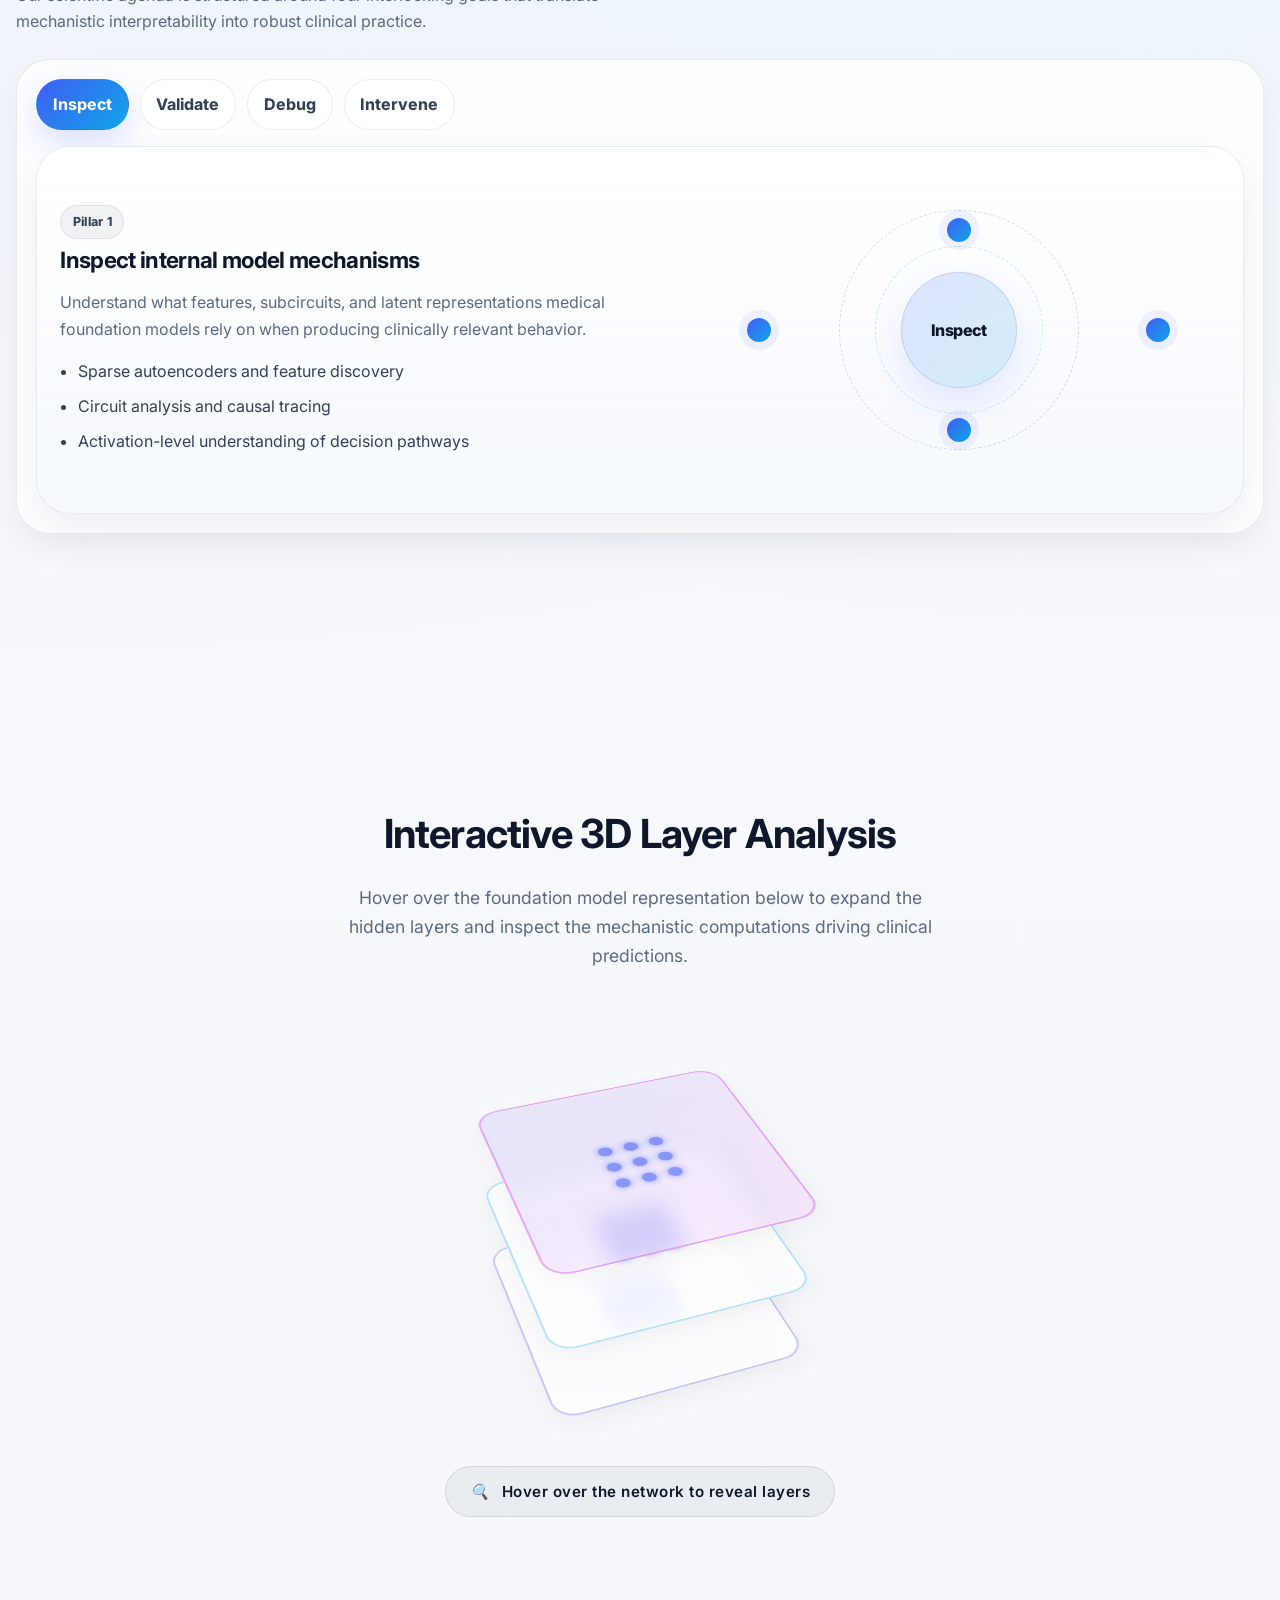
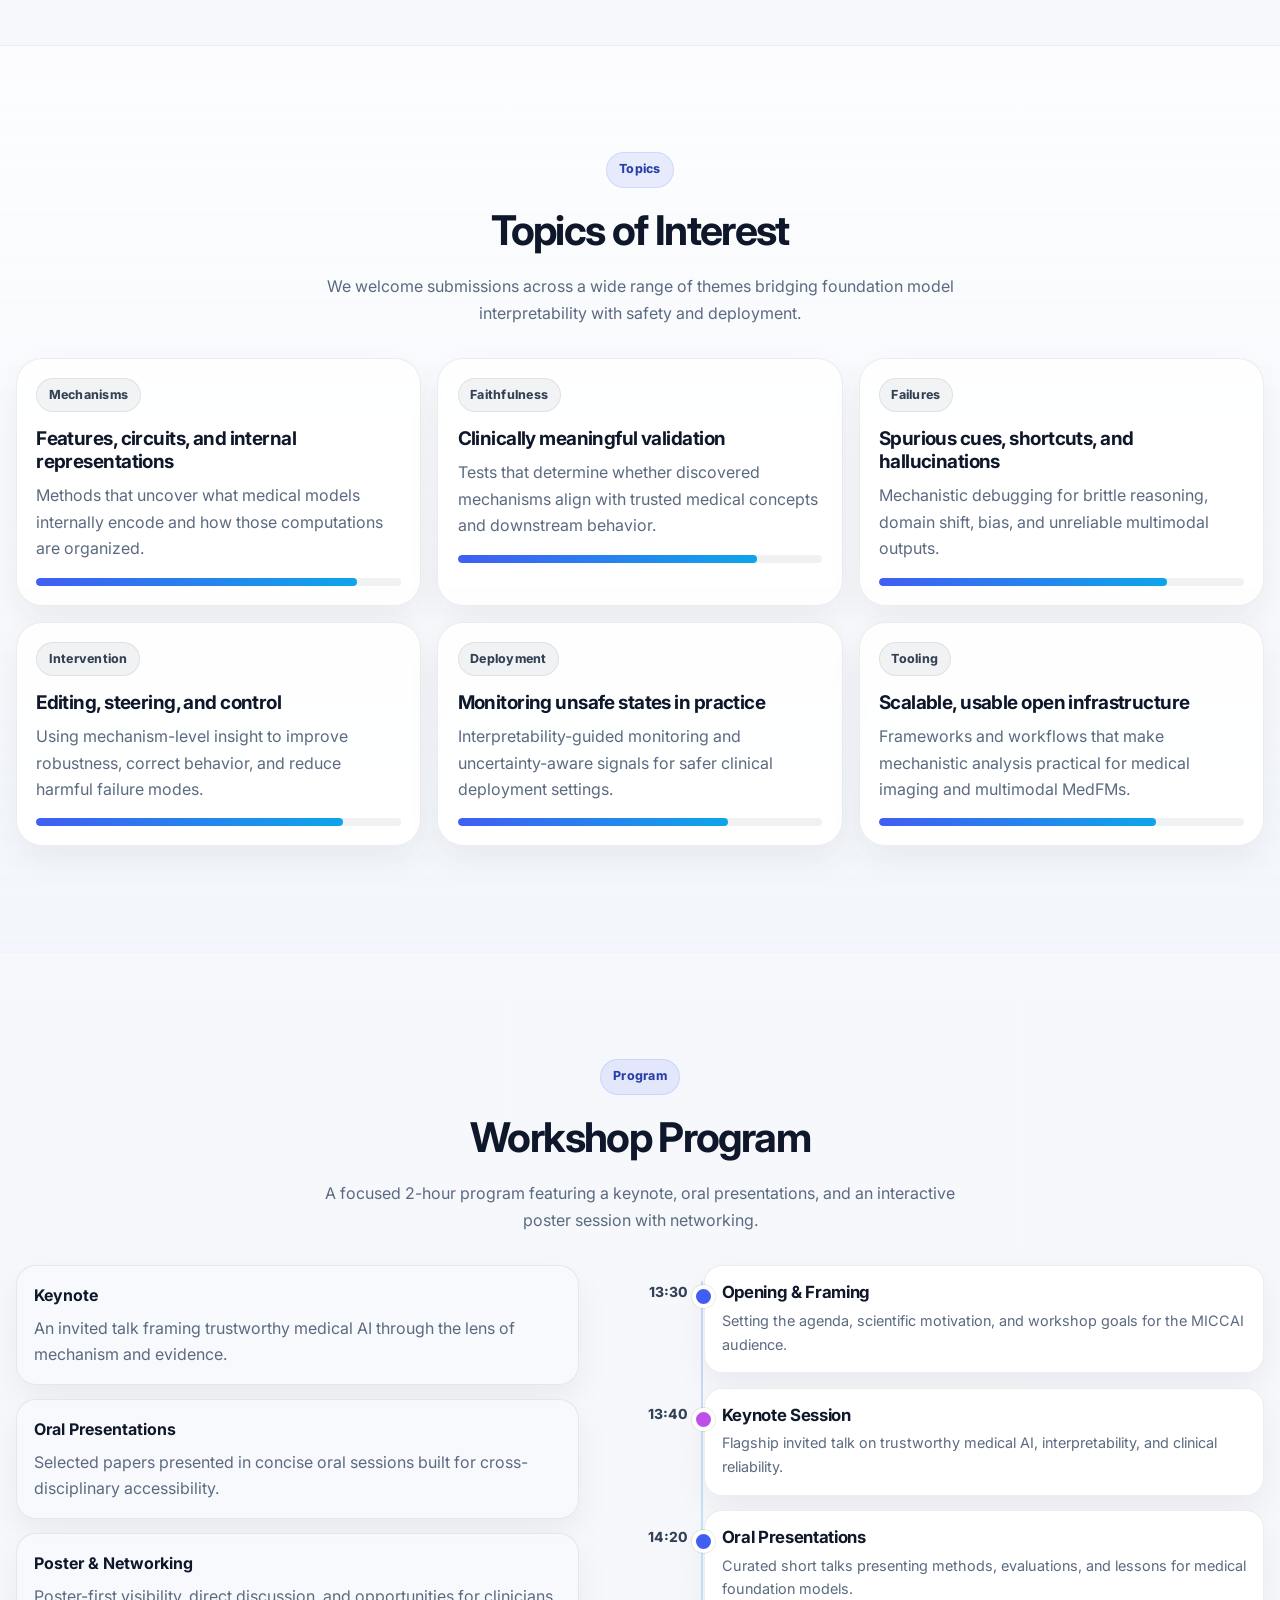
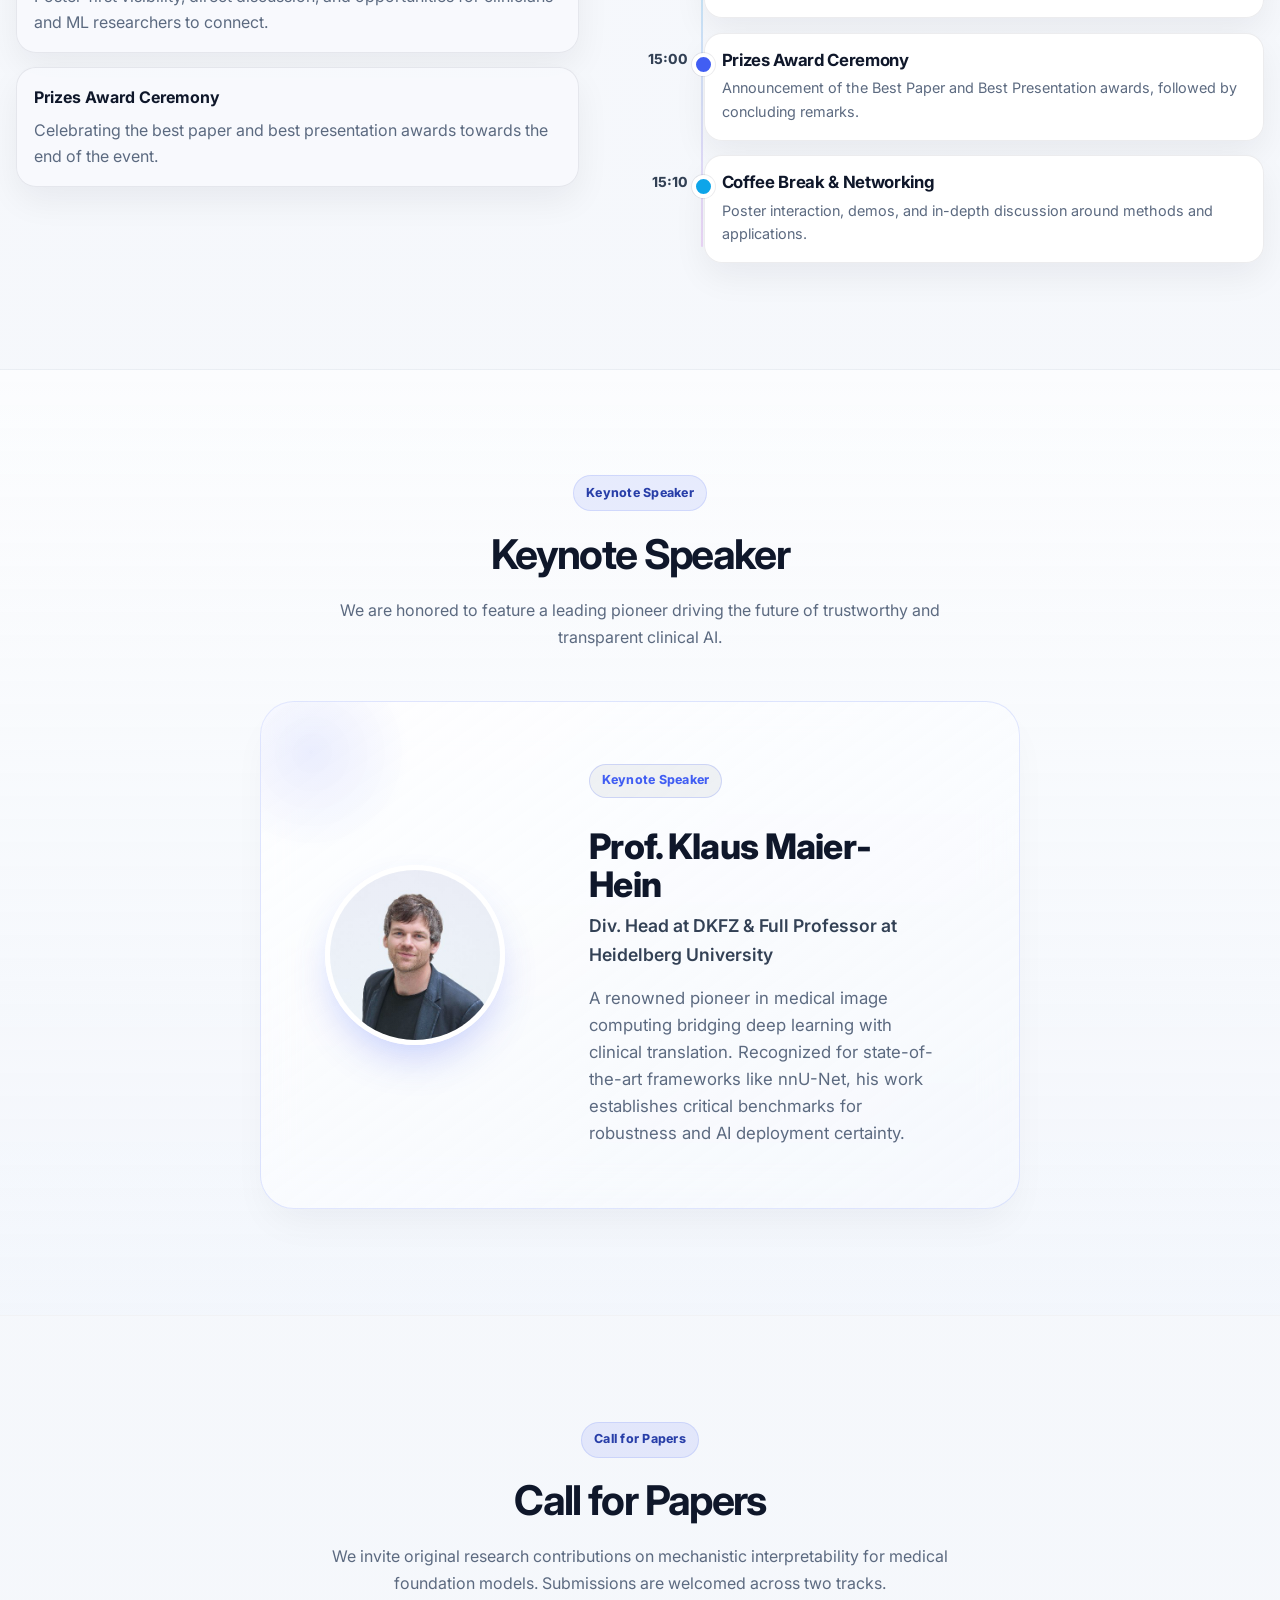
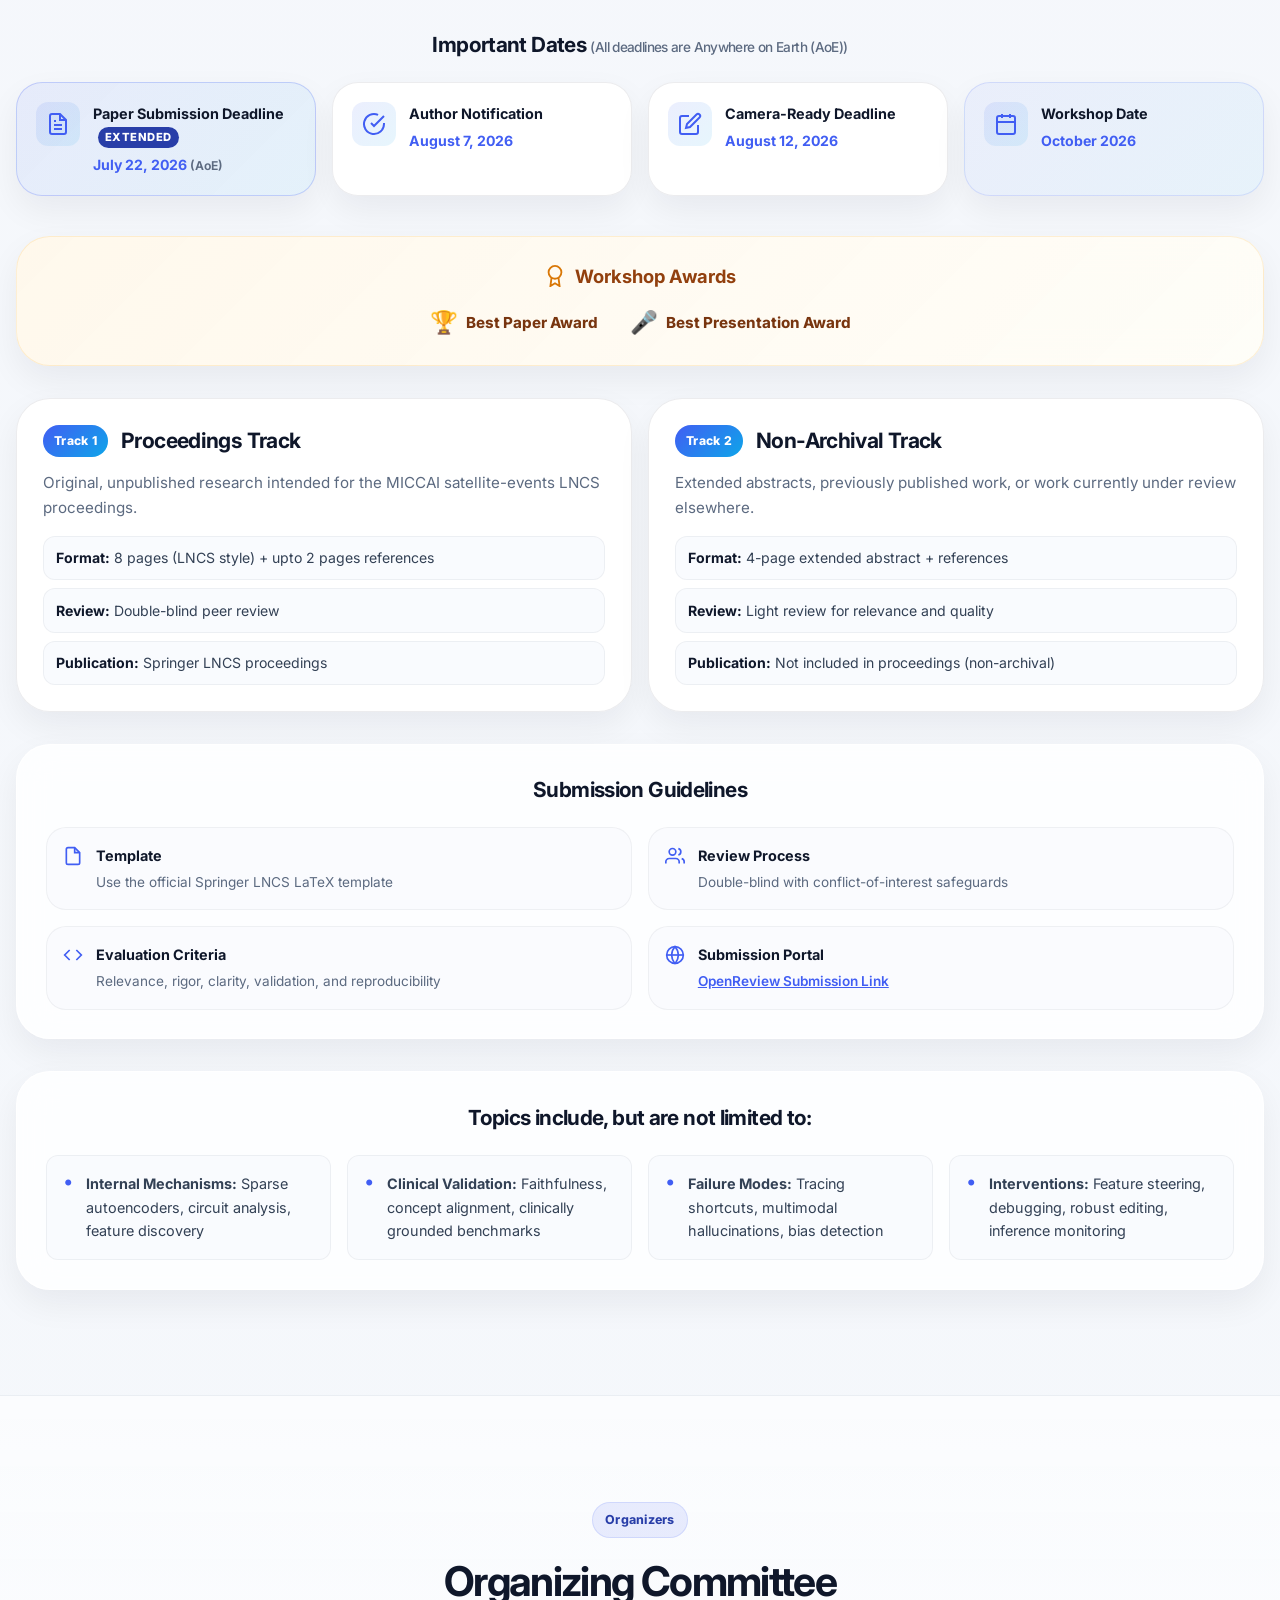
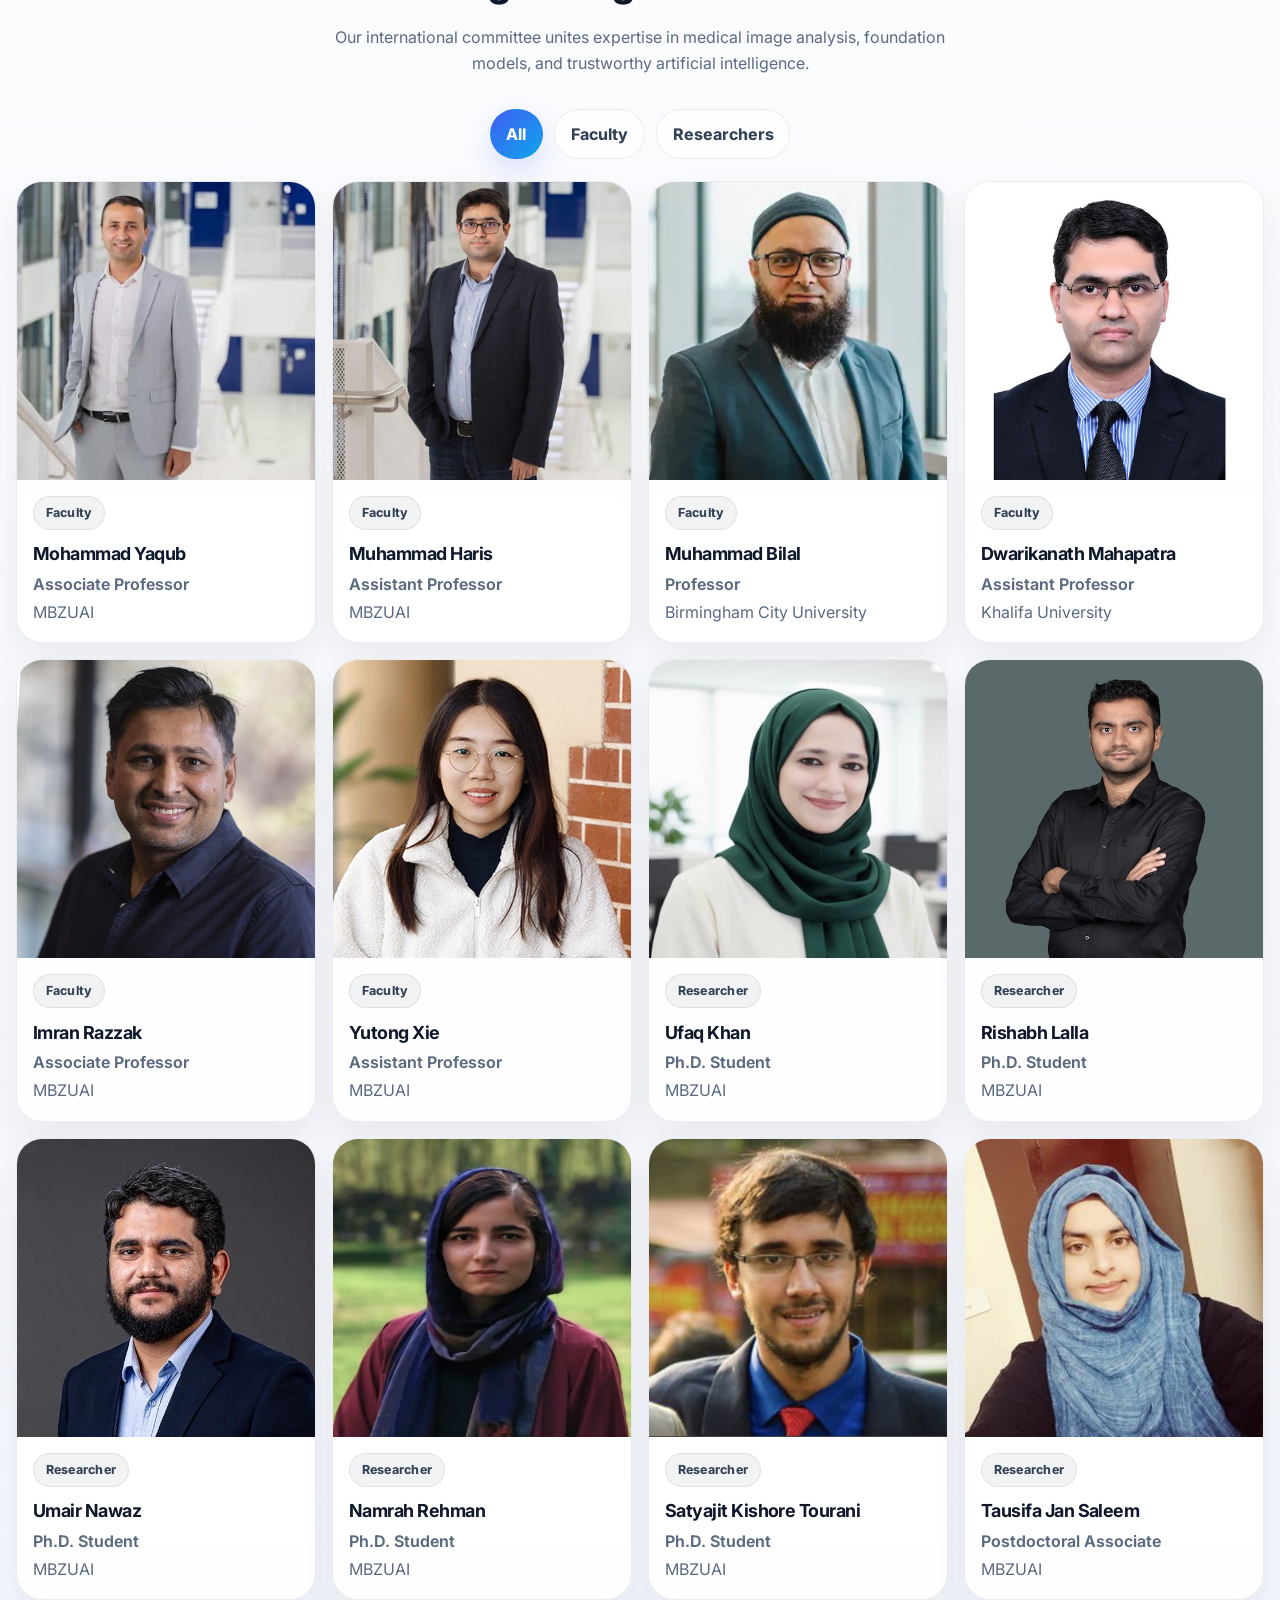
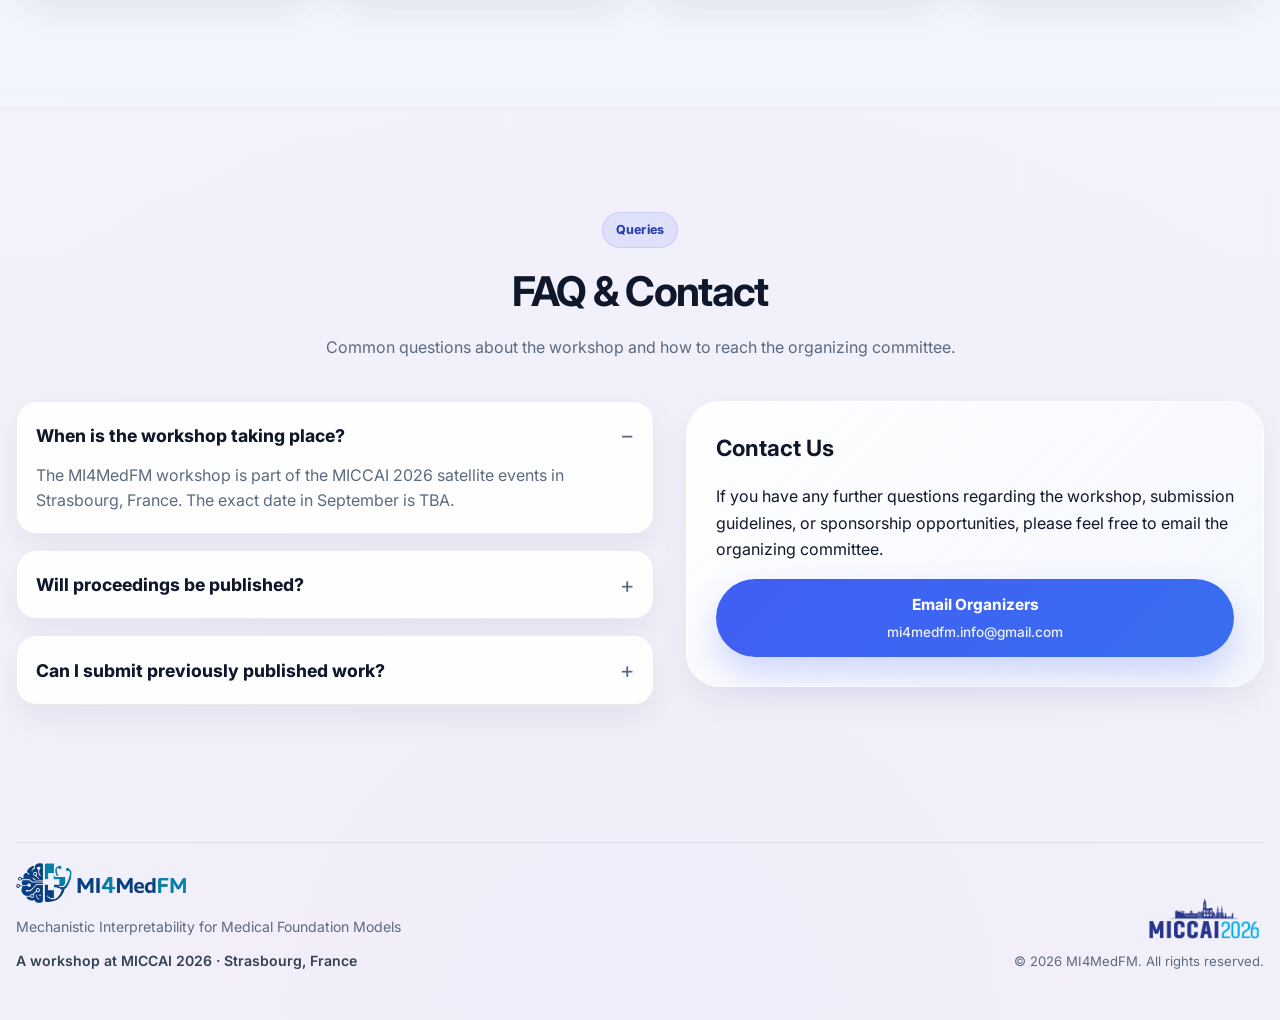
==== commit 23013334: "Update camera-ready deadline to August 12" ====
--- a/index.html
+++ b/index.html
@@ -547,7 +547,7 @@
               </div>
               <div>
                 <strong>Camera-Ready Deadline</strong>
-                <p>August 18, 2026</p>
+                <p>August 12, 2026</p>
               </div>
             </article>
             <article class="date-card highlight">
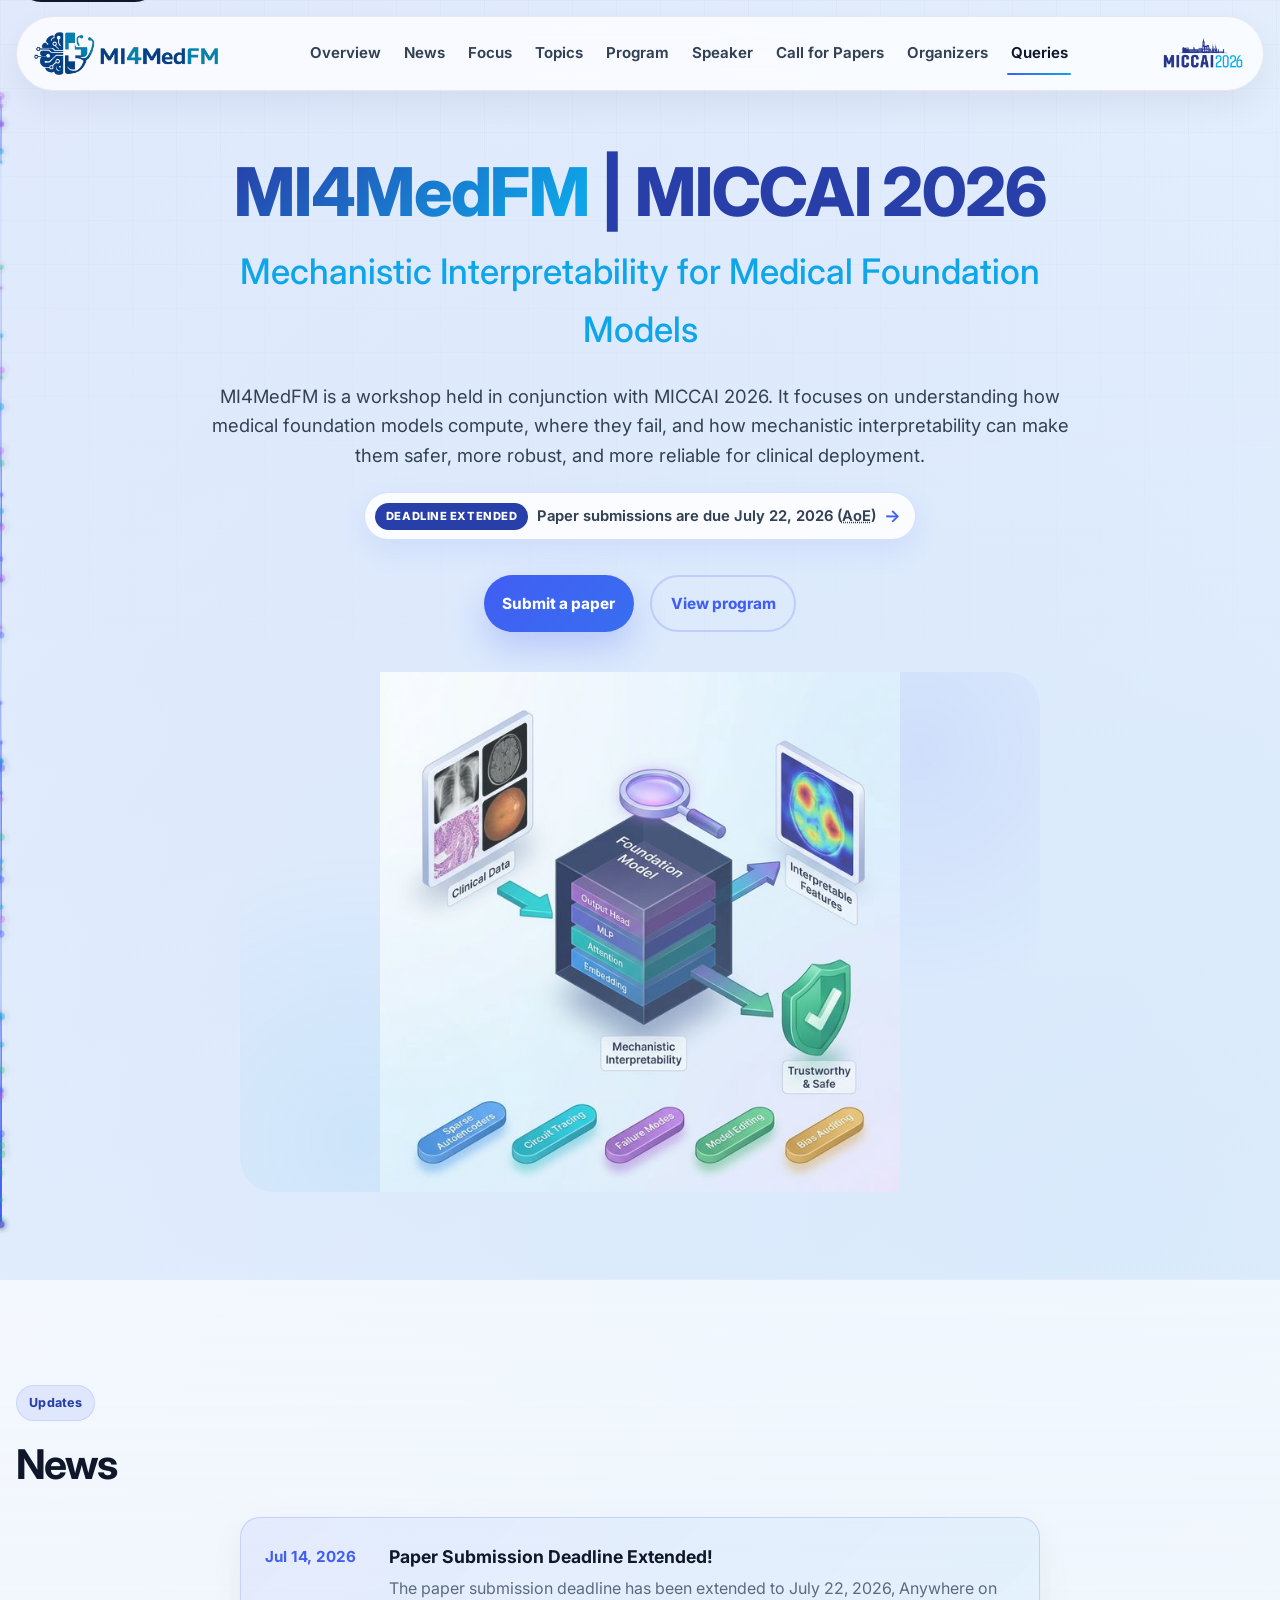
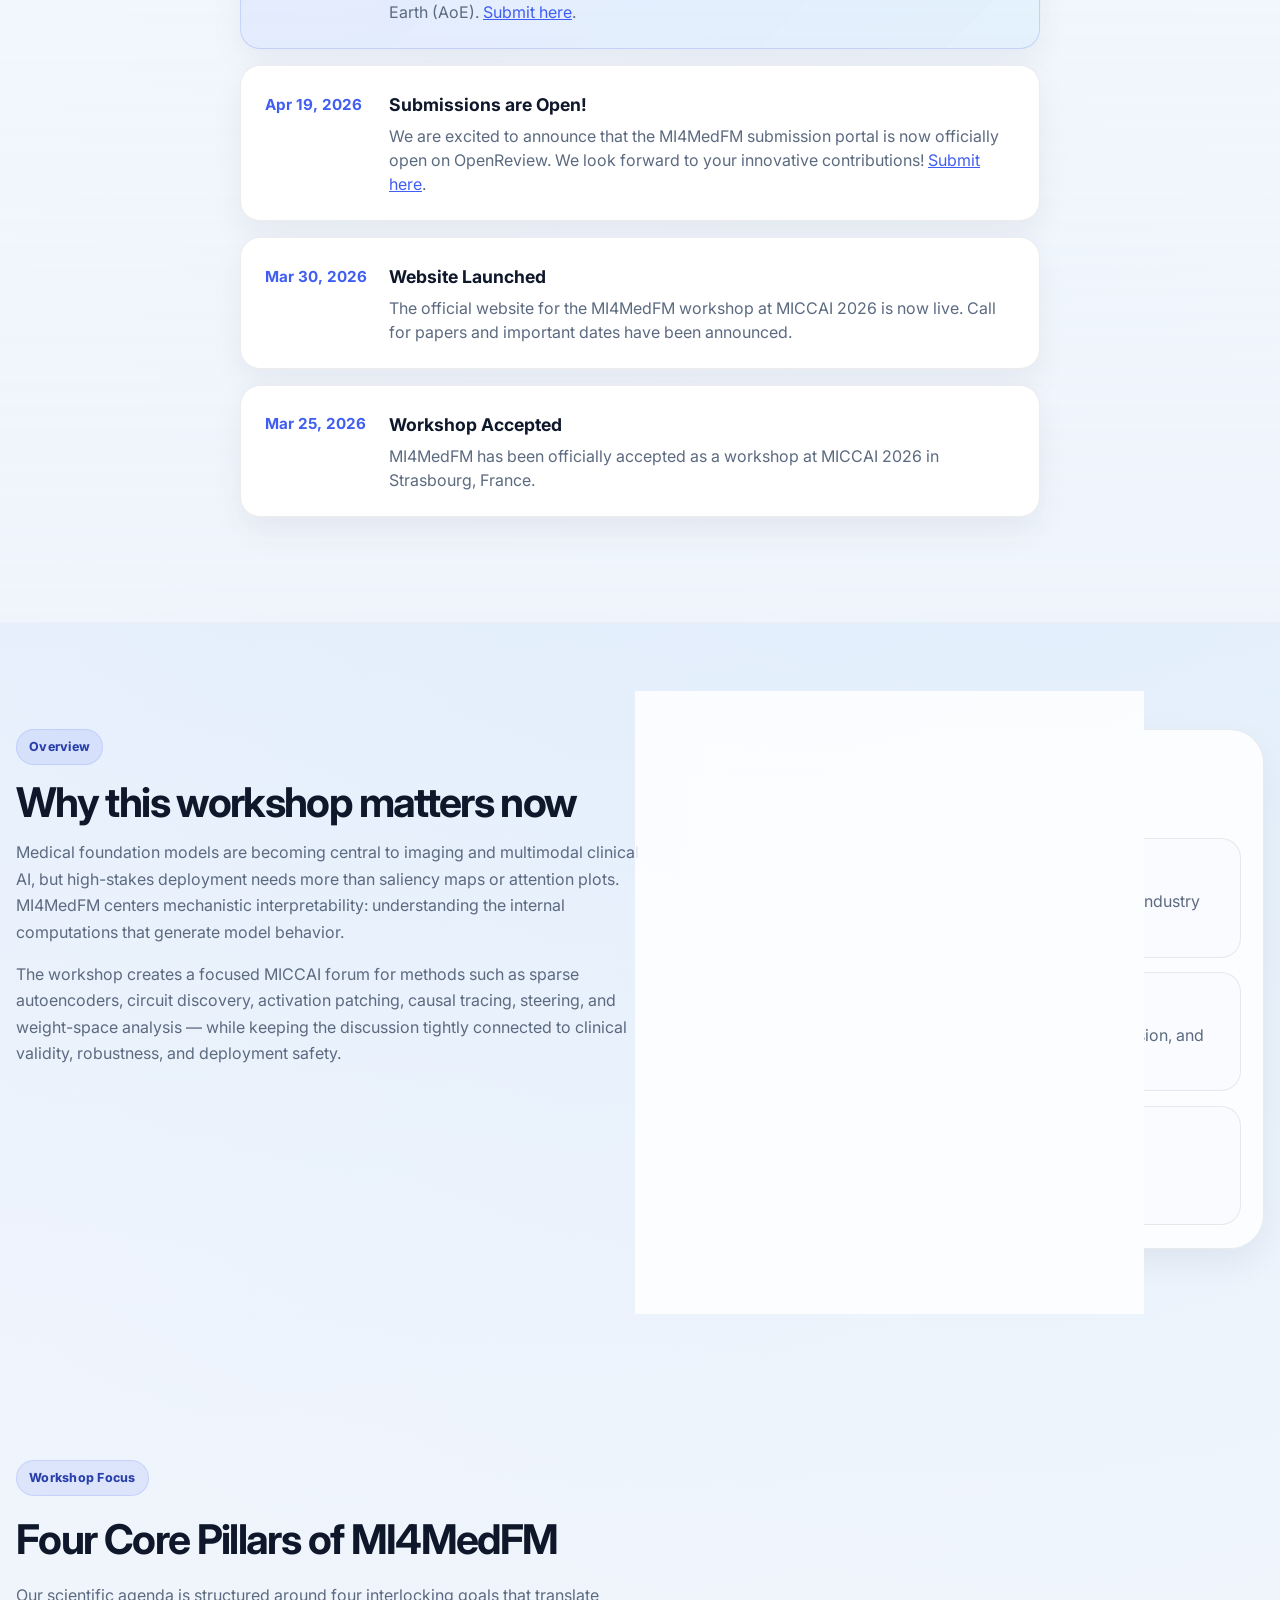
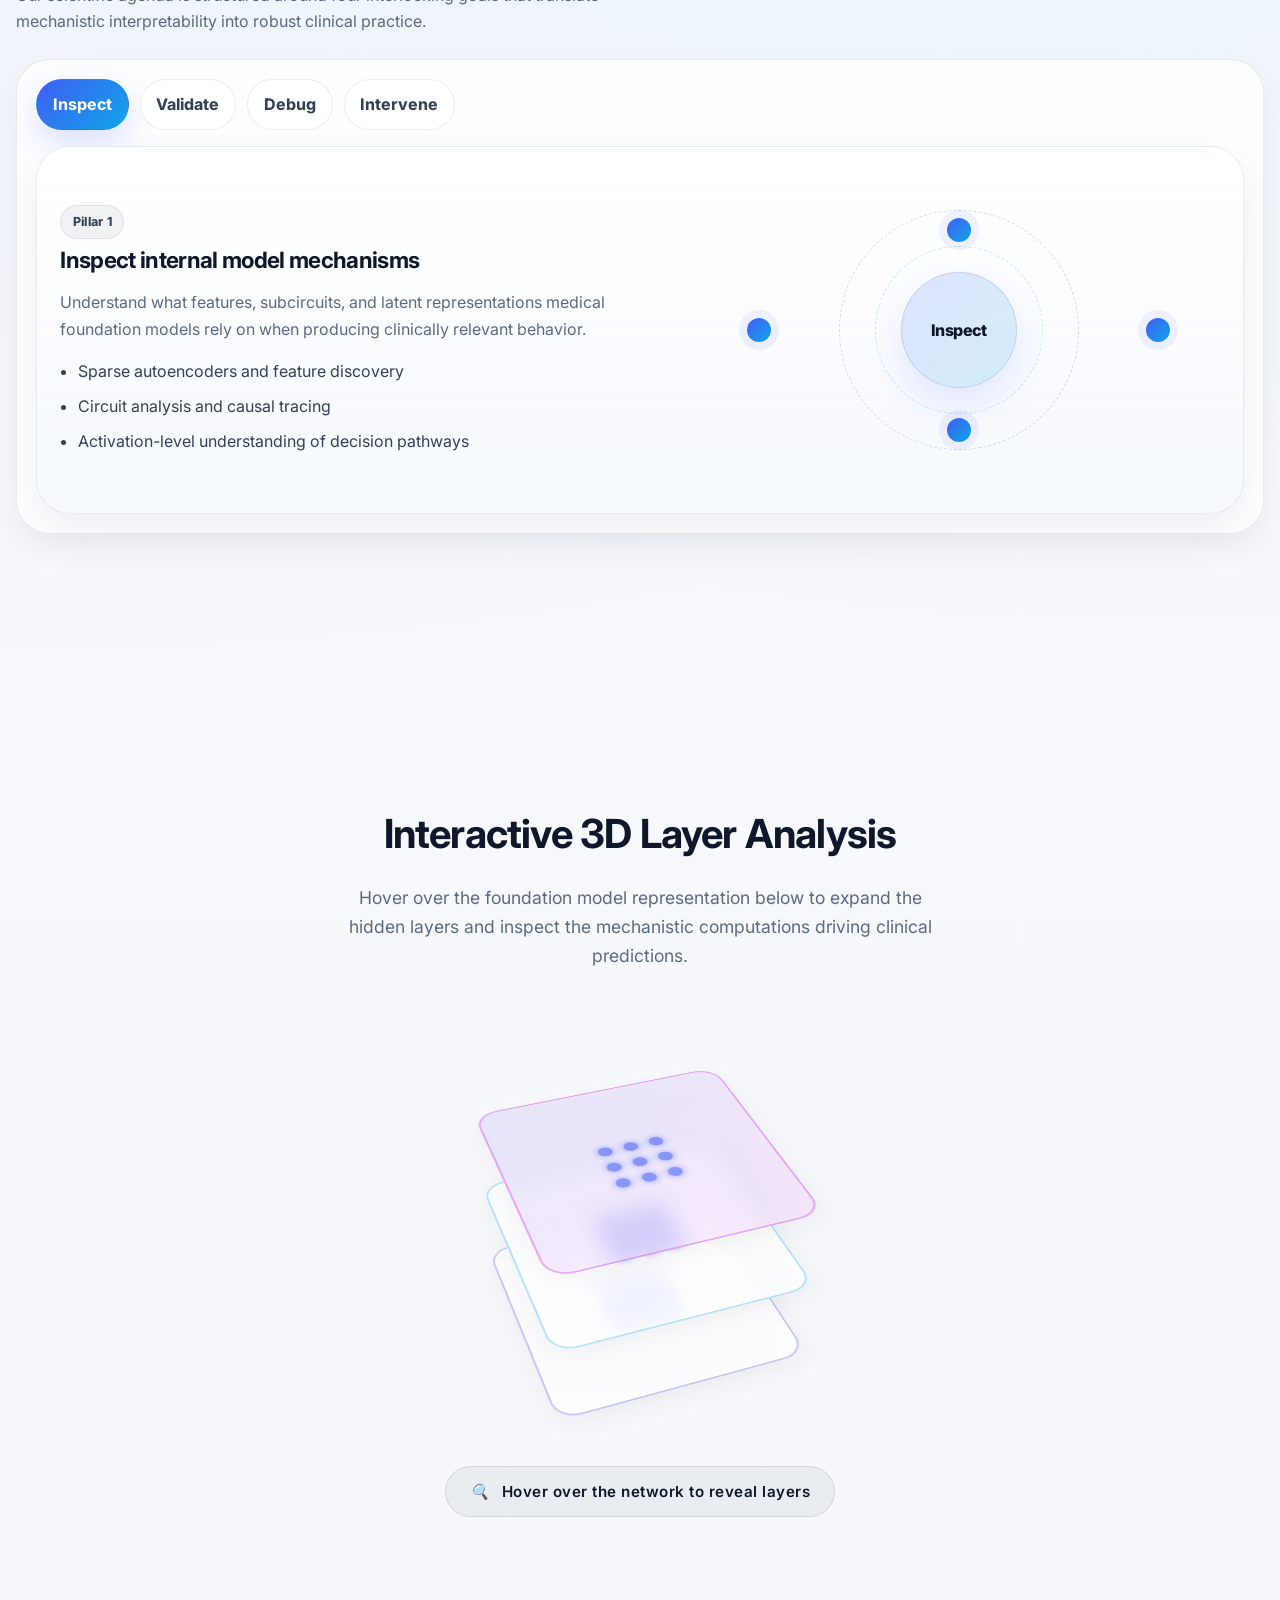
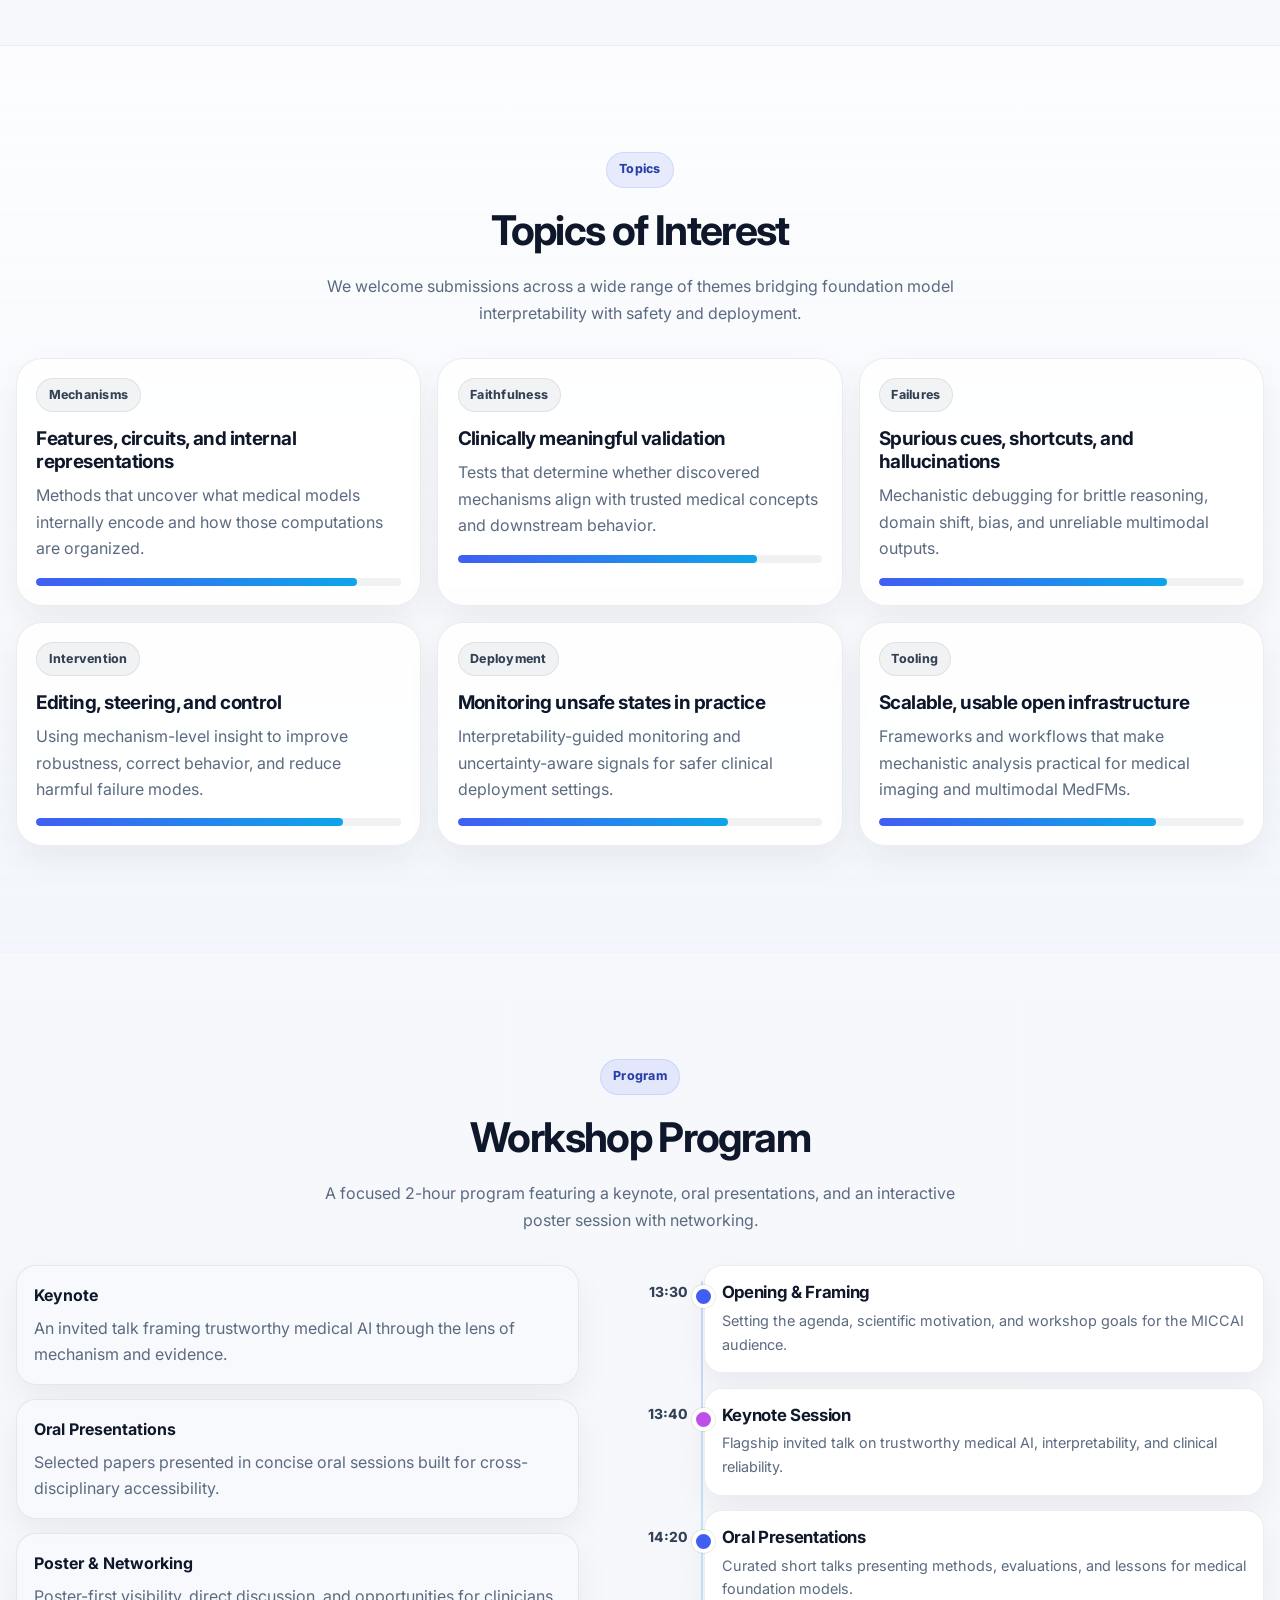
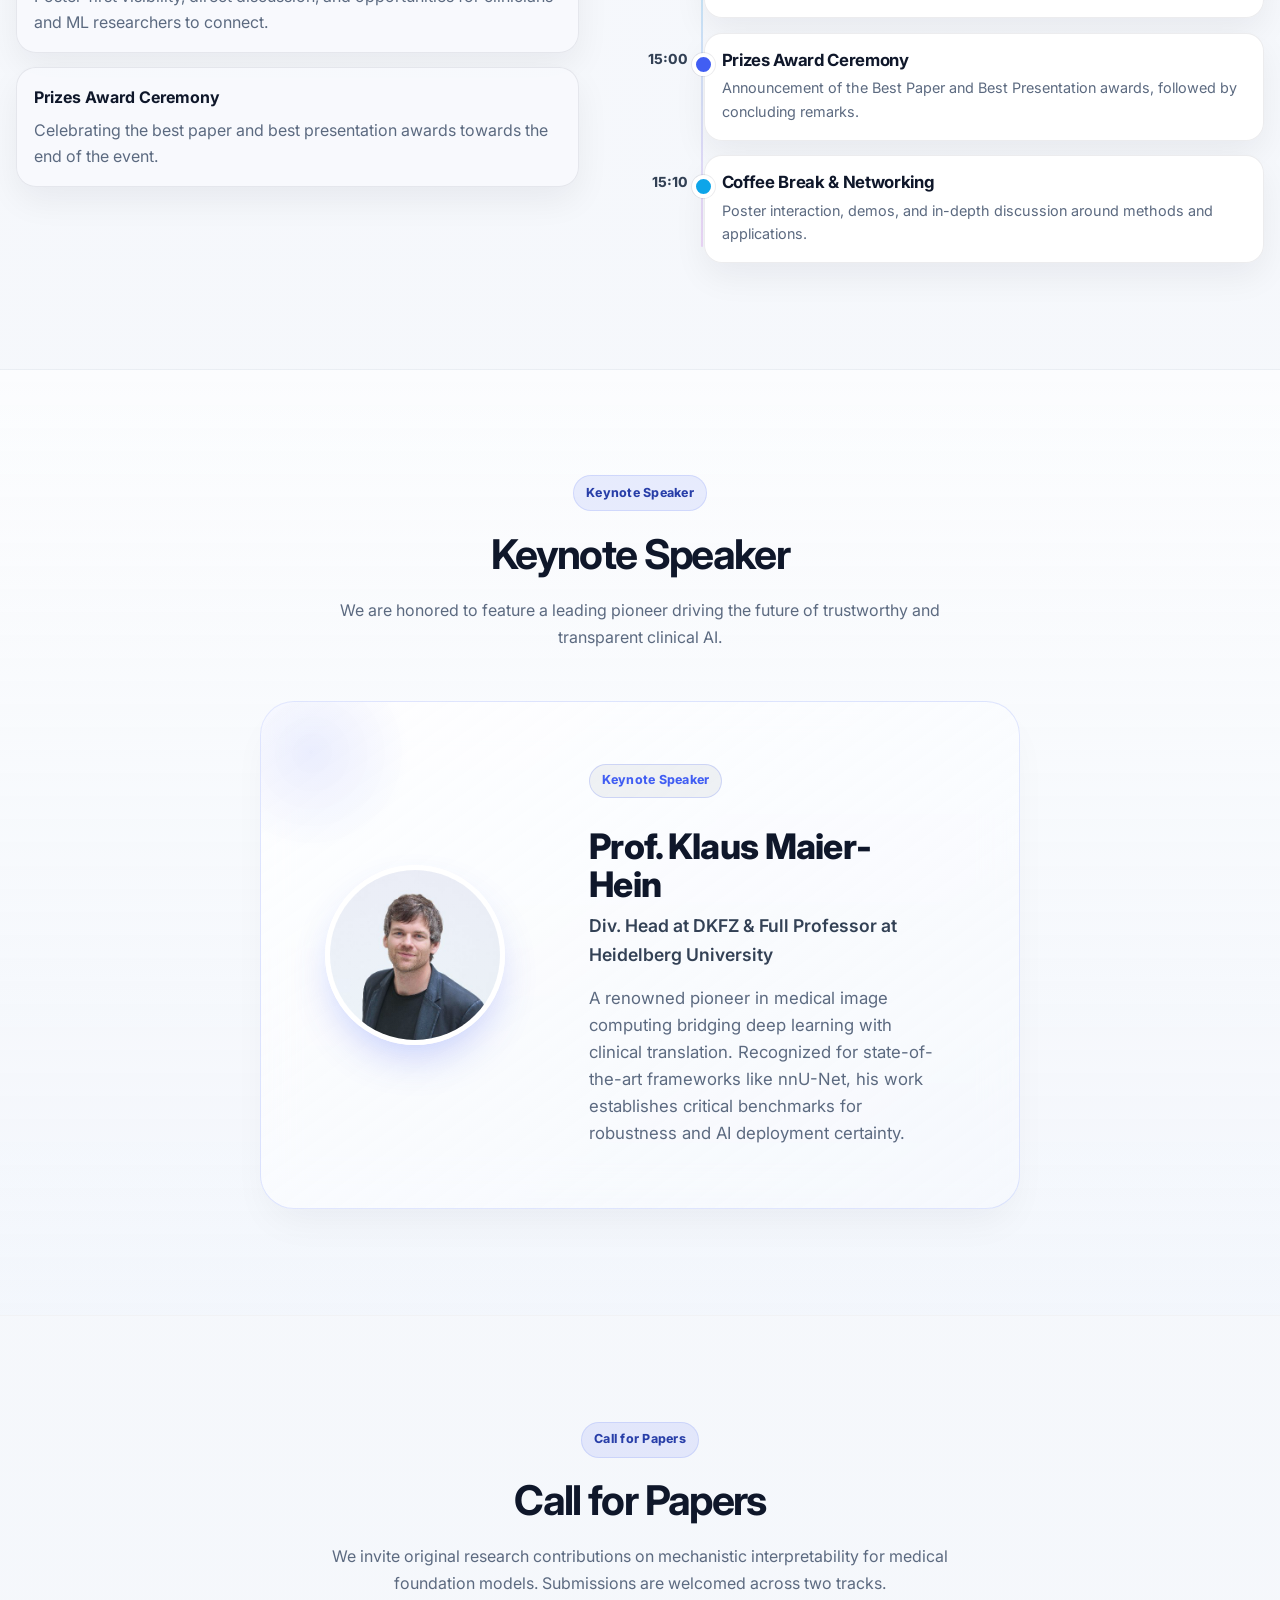
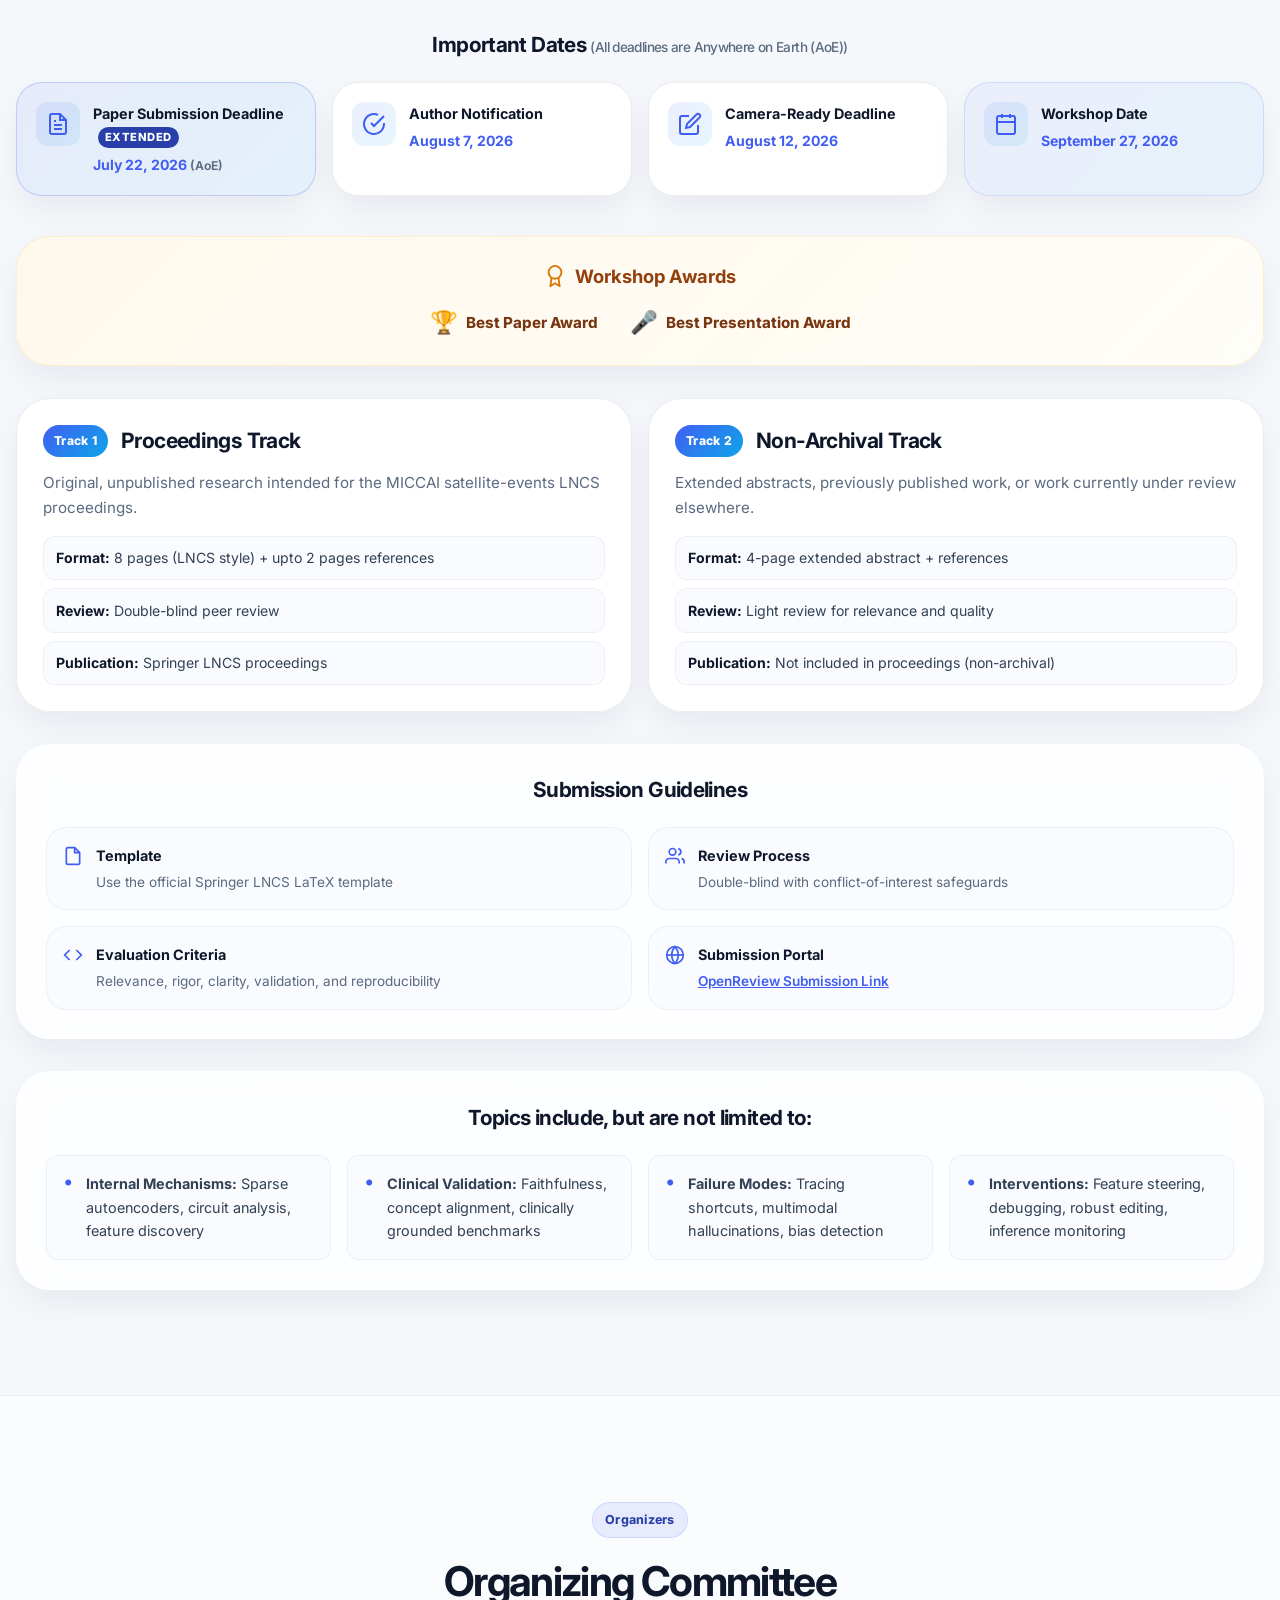
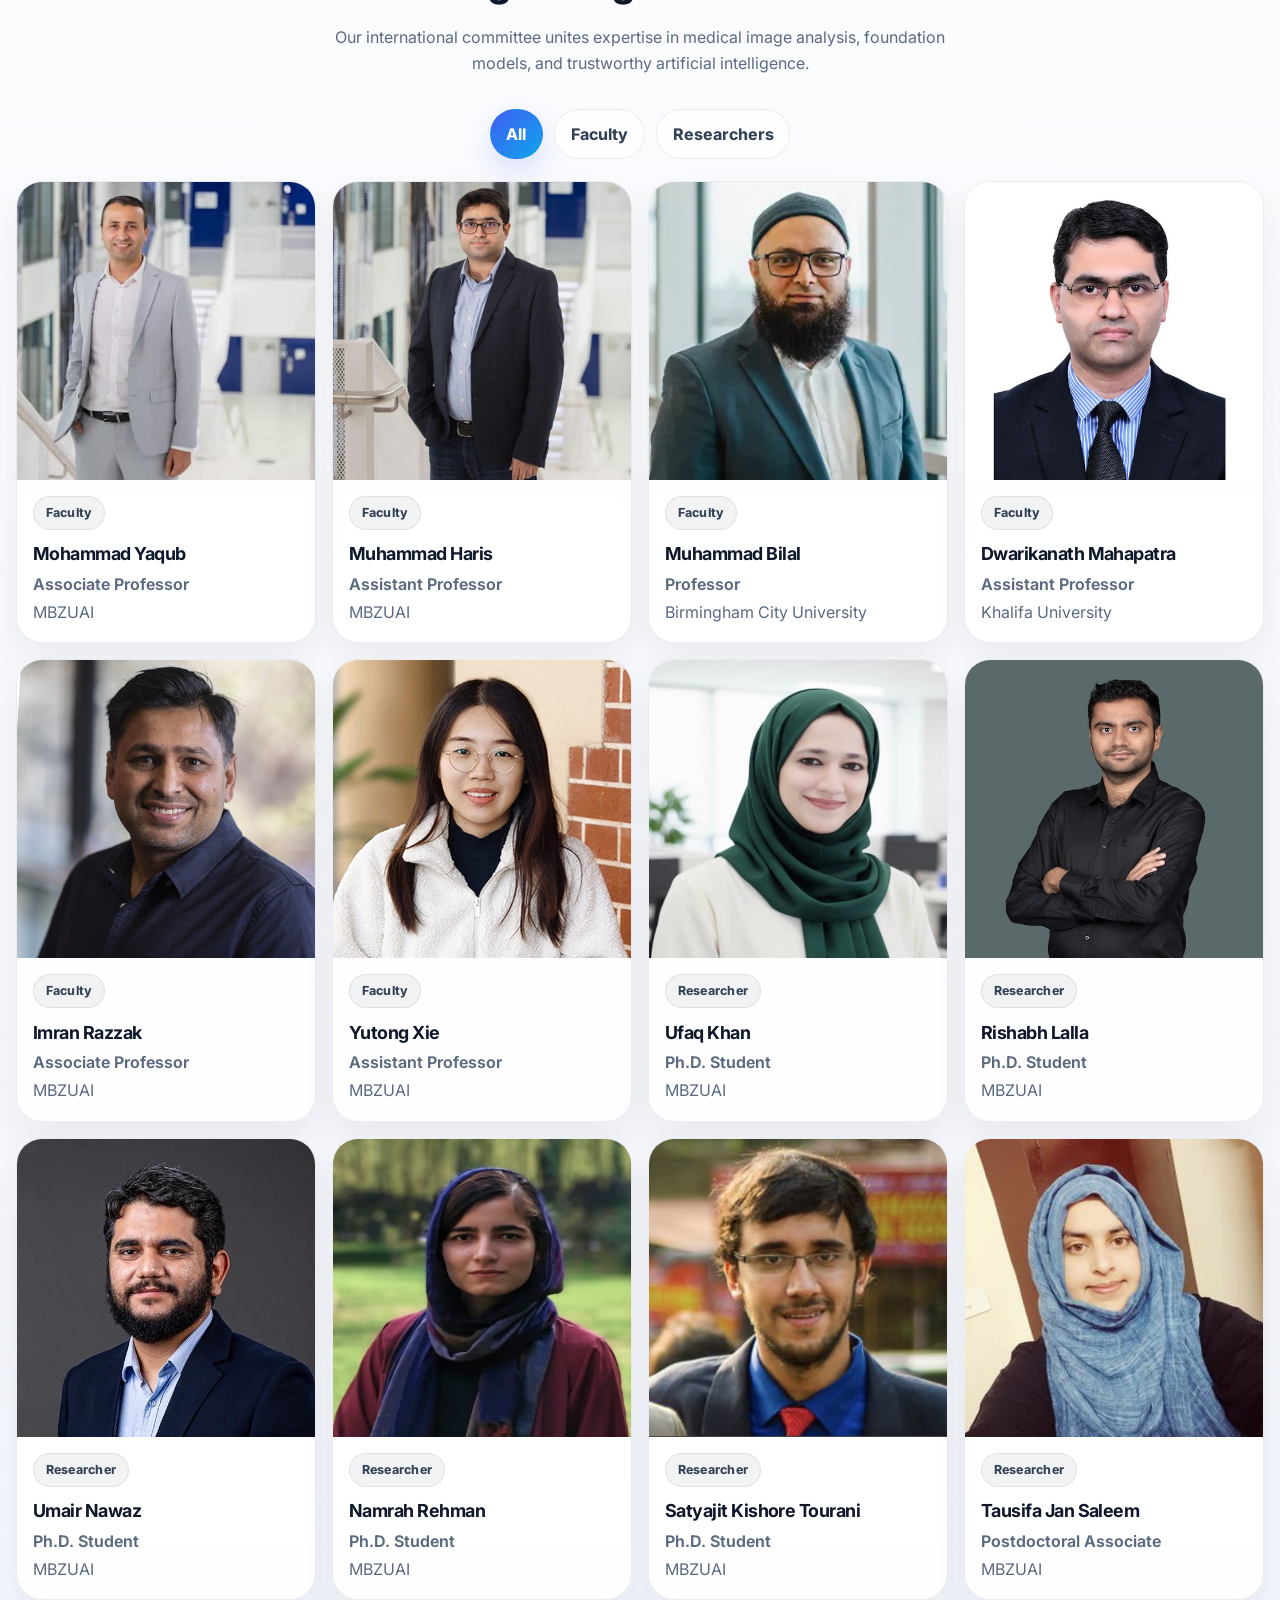
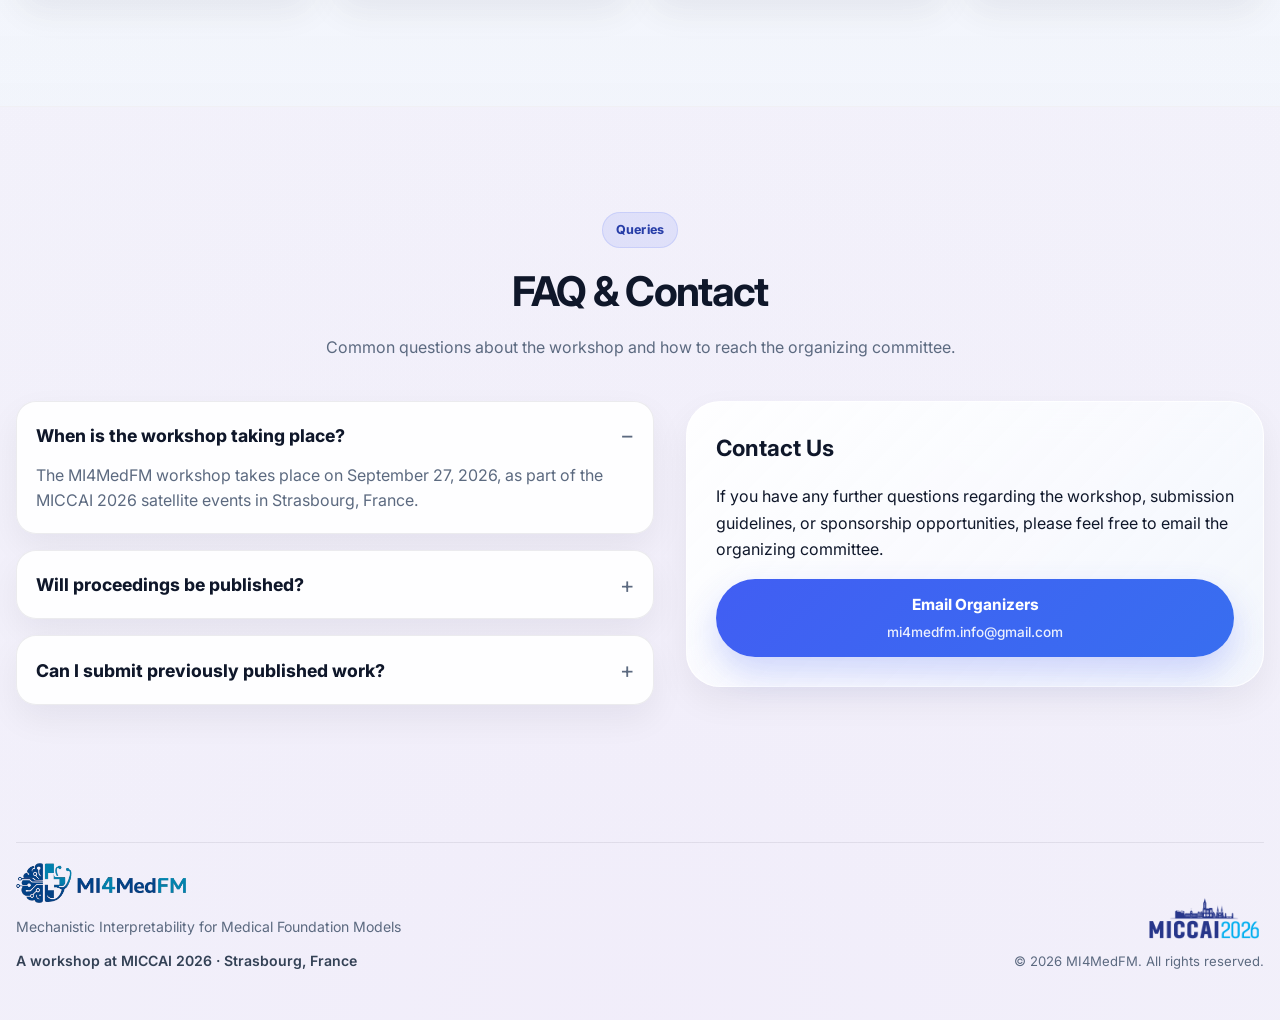
==== commit 8a800a55: "Update workshop date to September 27" ====
--- a/index.html
+++ b/index.html
@@ -561,7 +561,7 @@
               </div>
               <div>
                 <strong>Workshop Date</strong>
-                <p>October 2026</p>
+                <p>September 27, 2026</p>
               </div>
             </article>
           </div>
@@ -862,8 +862,8 @@
           <div class="faq-list">
             <details class="faq-item" open>
               <summary>When is the workshop taking place?</summary>
-              <p>The MI4MedFM workshop is part of the MICCAI 2026 satellite events in Strasbourg, France. The exact date in
-                September is TBA.</p>
+              <p>The MI4MedFM workshop takes place on September 27, 2026, as part of the MICCAI 2026 satellite events in
+                Strasbourg, France.</p>
             </details>
             <details class="faq-item">
               <summary>Will proceedings be published?</summary>
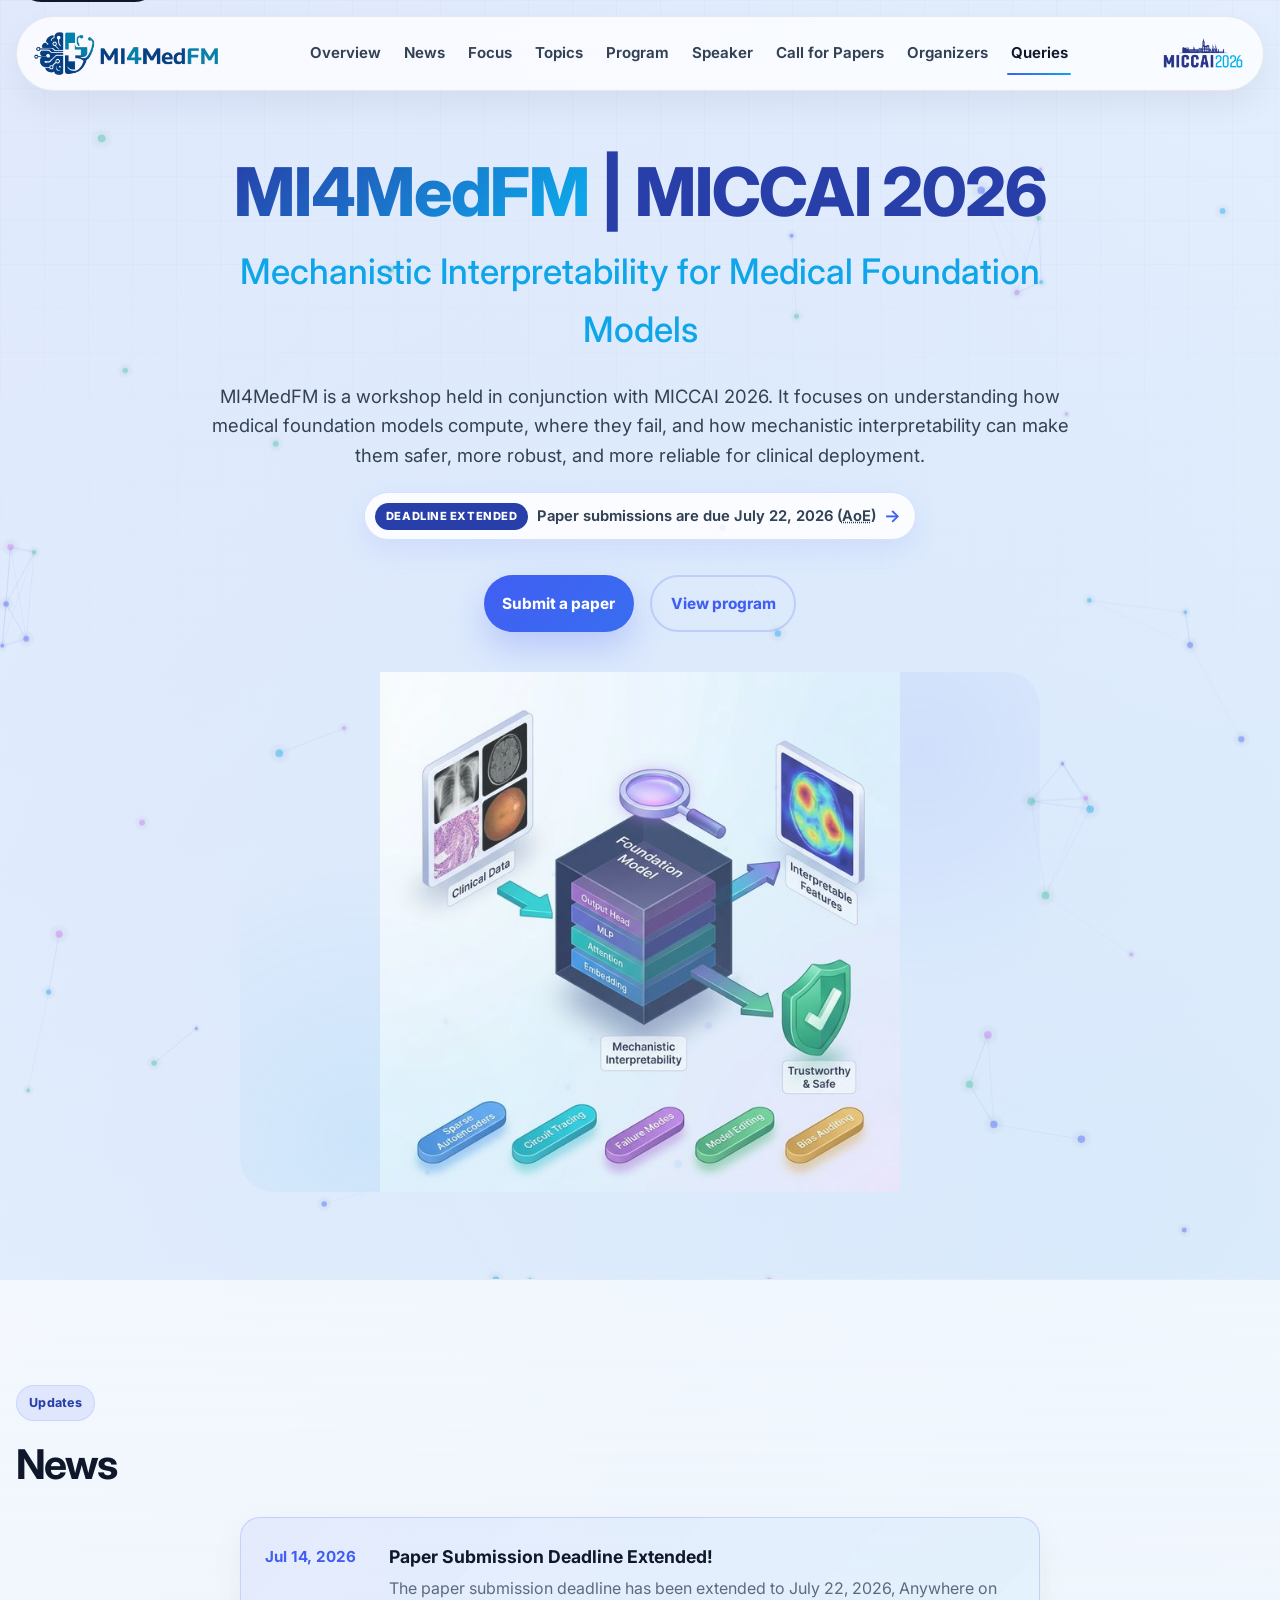
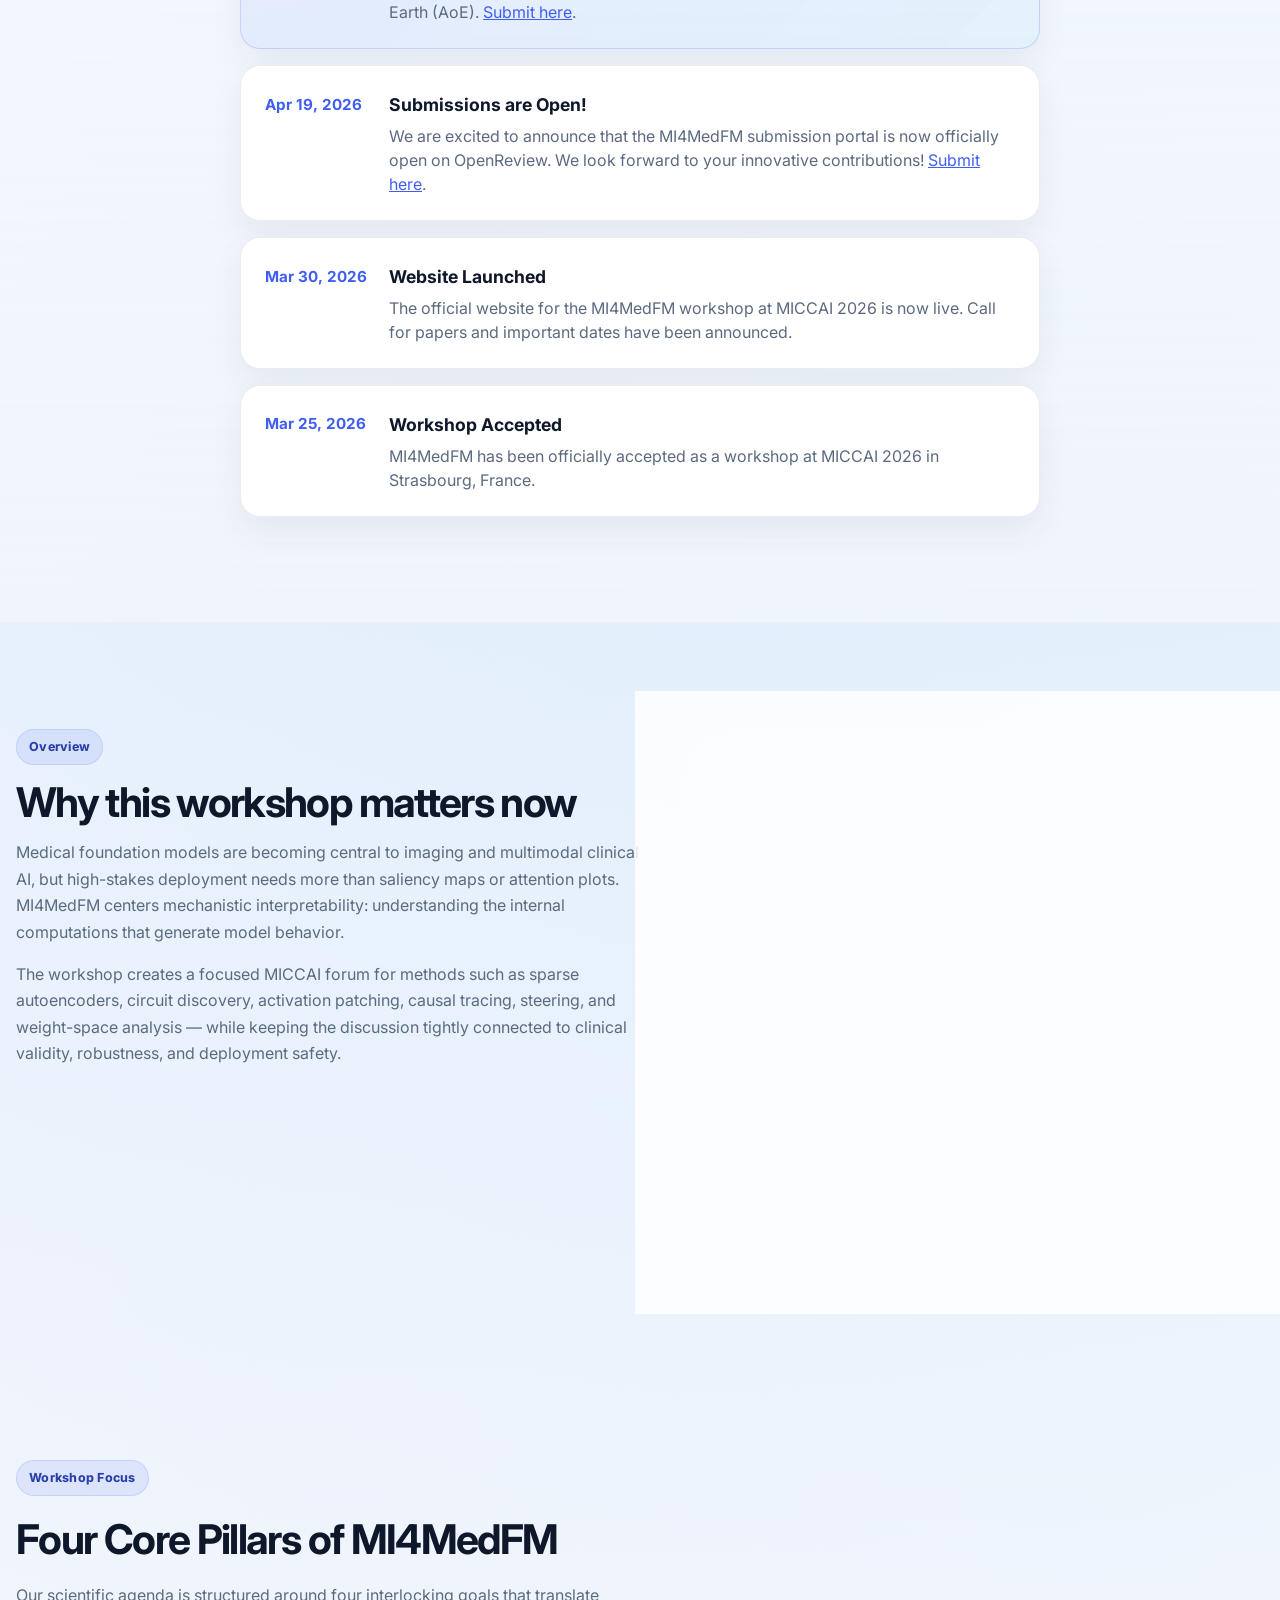
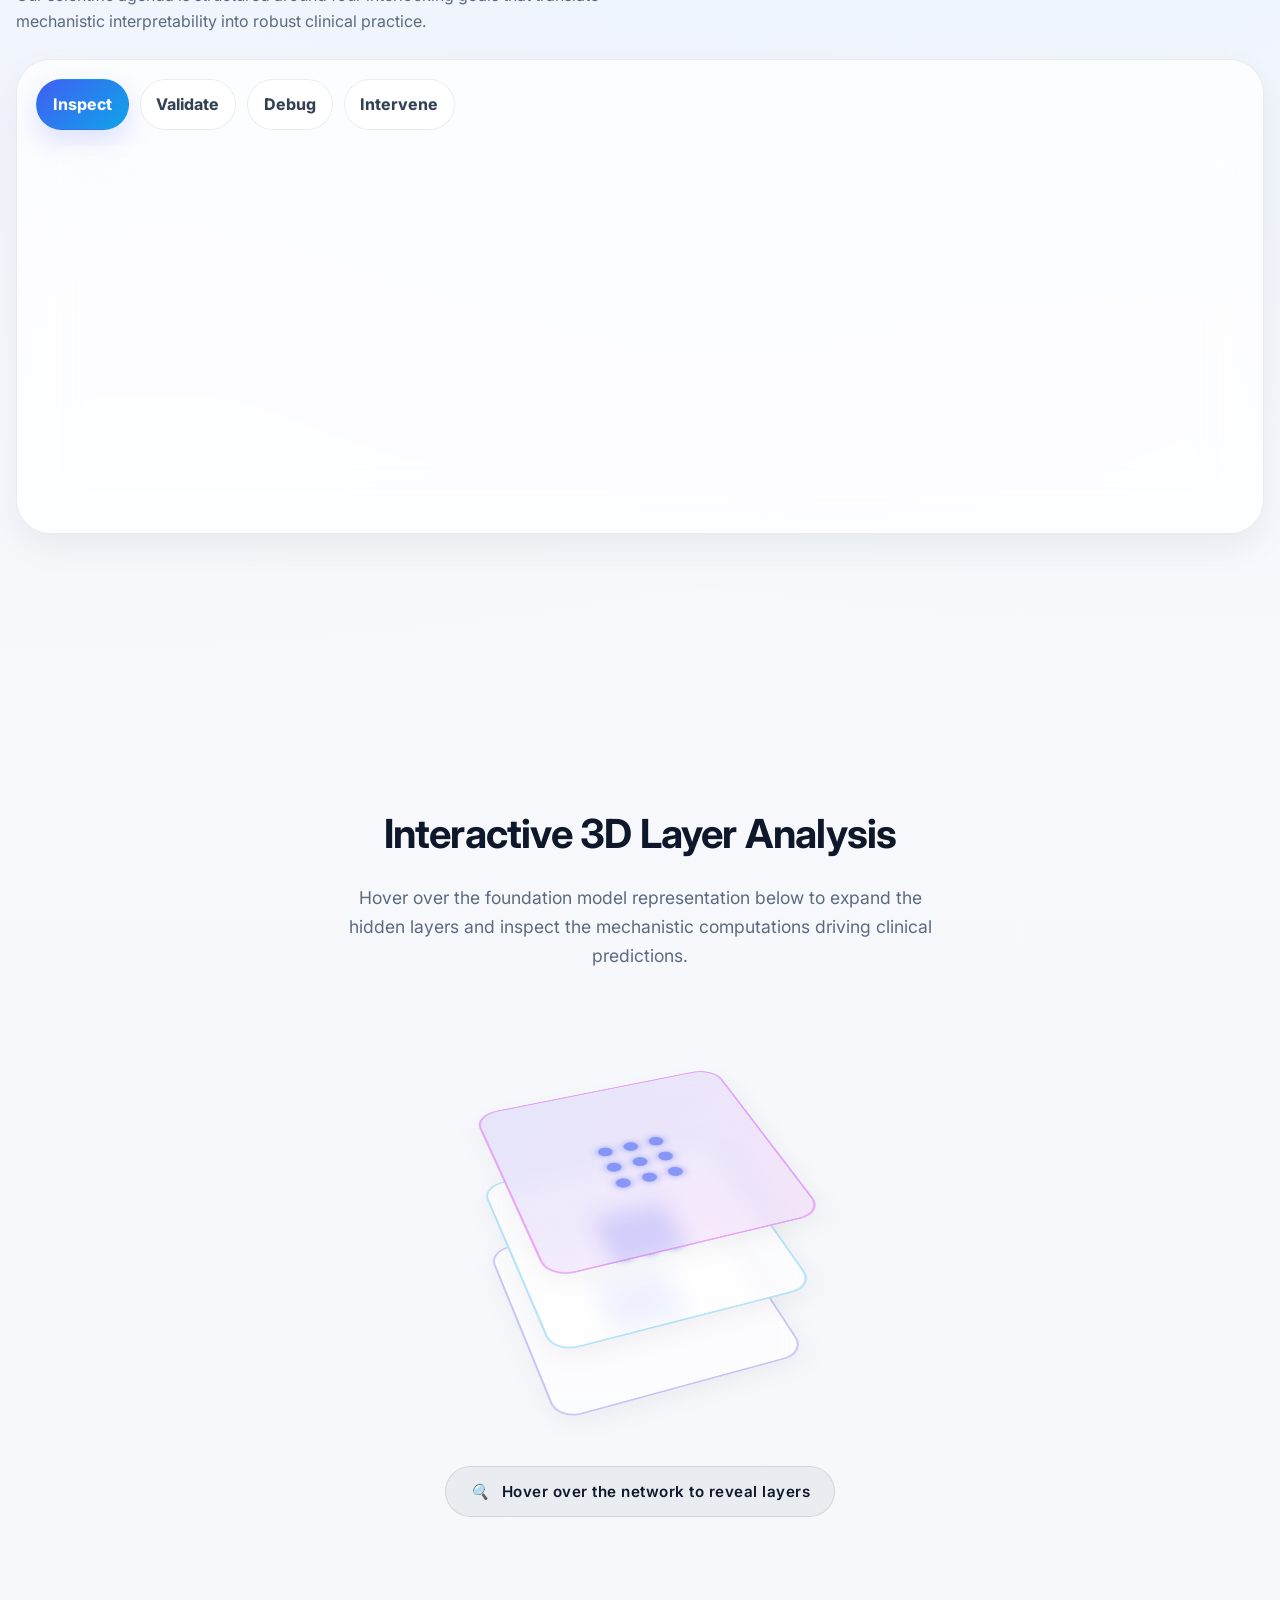
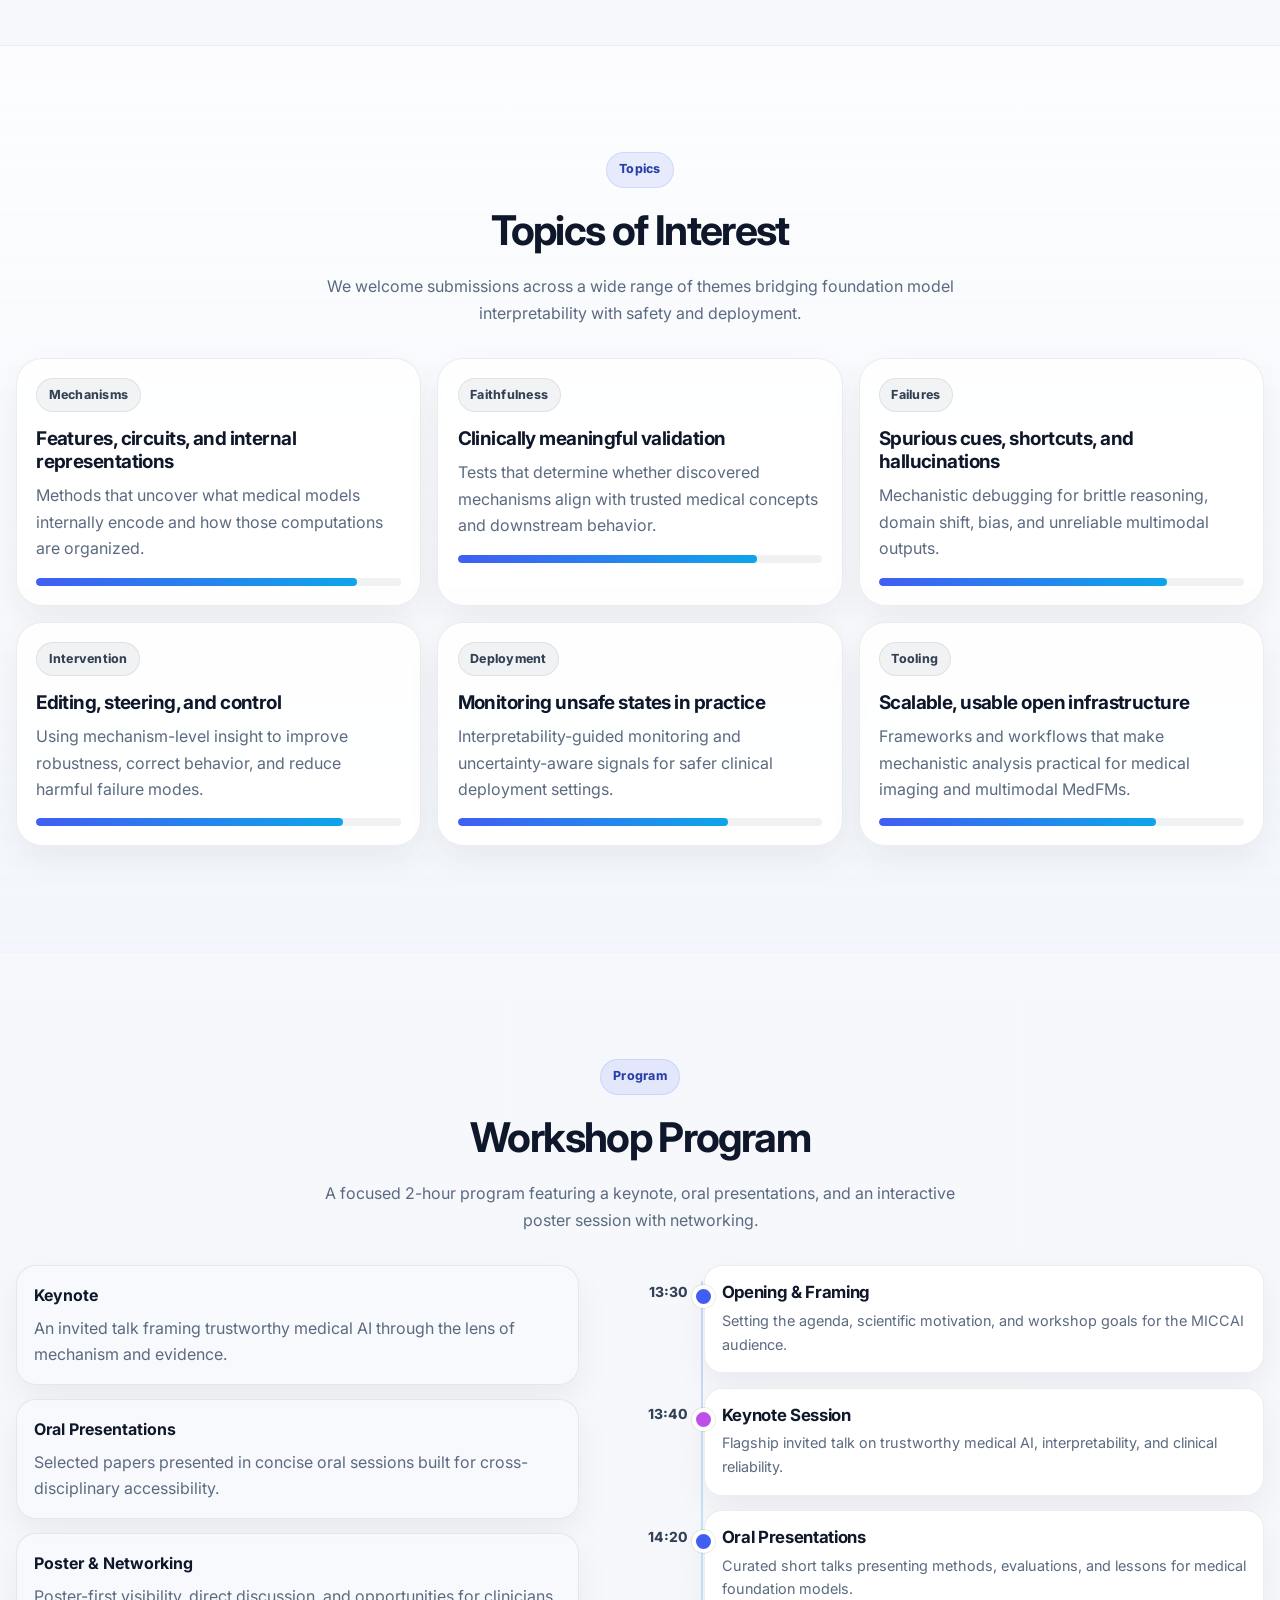
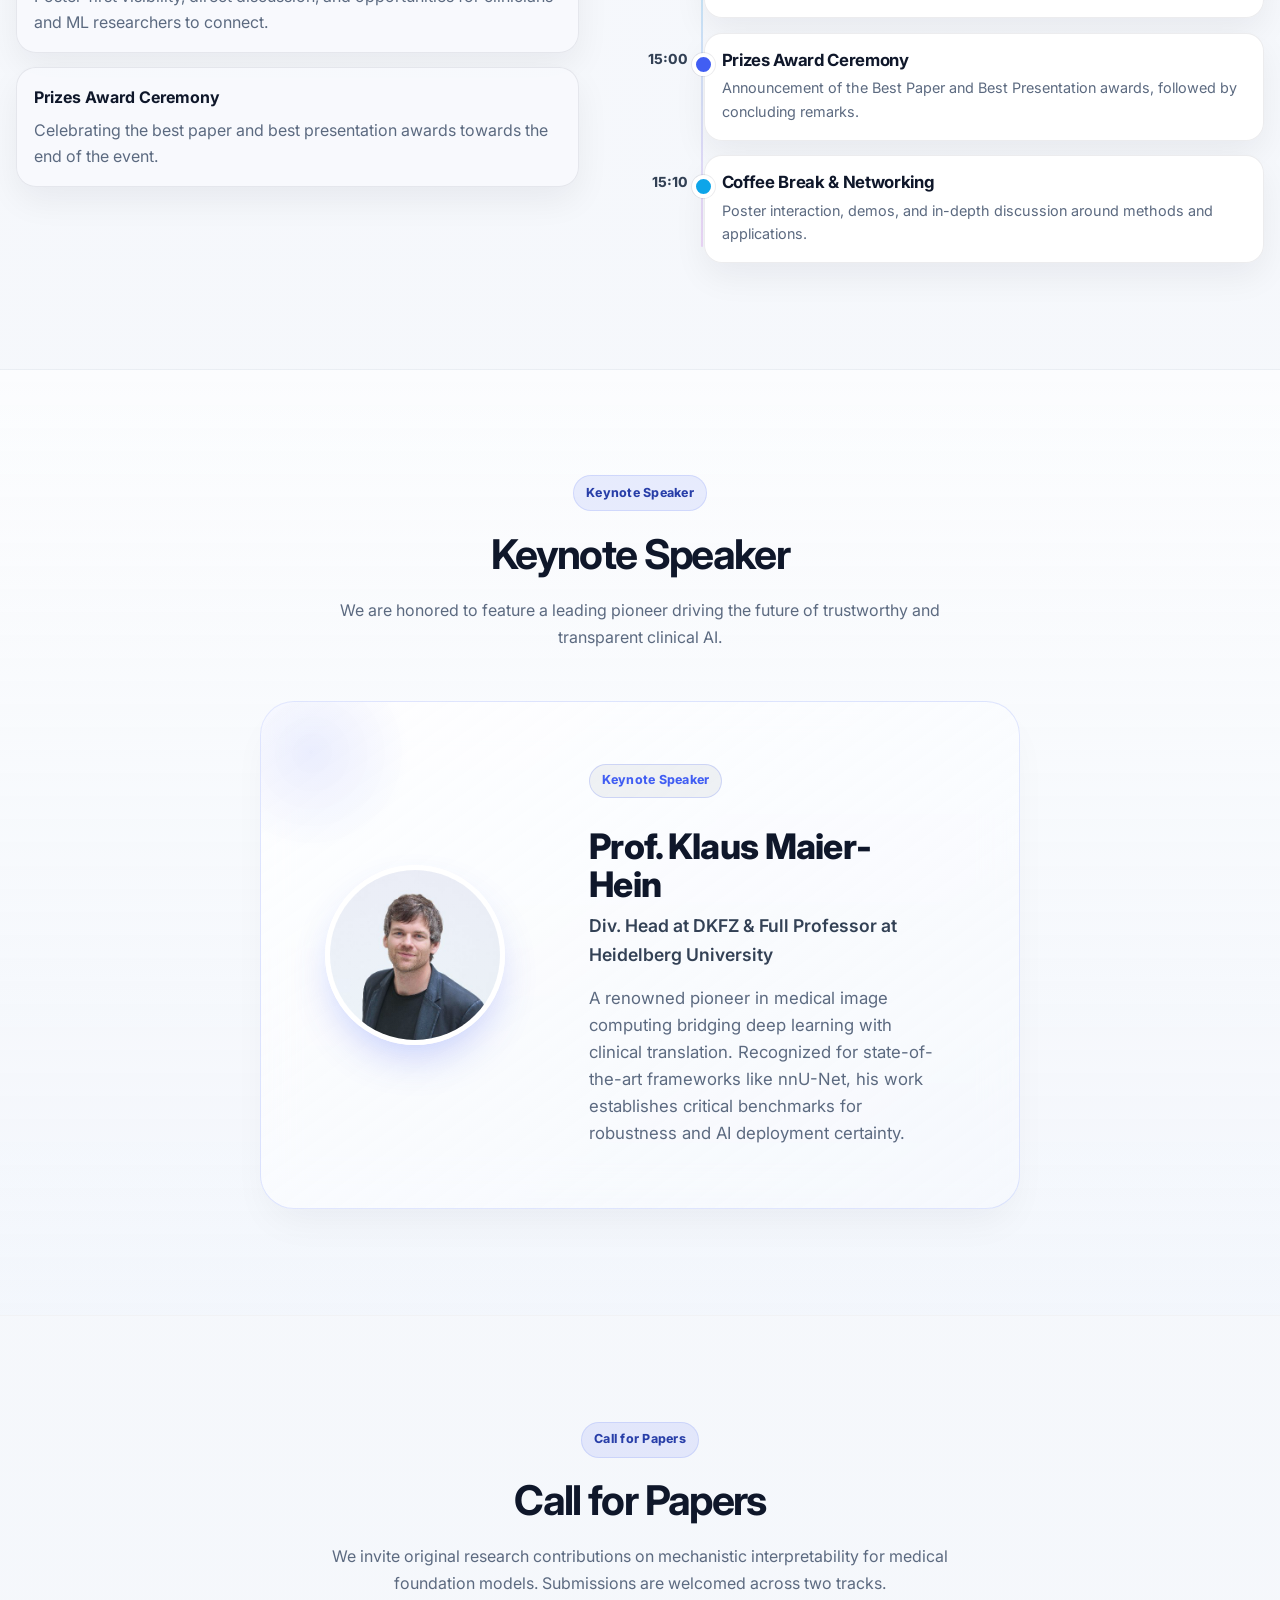
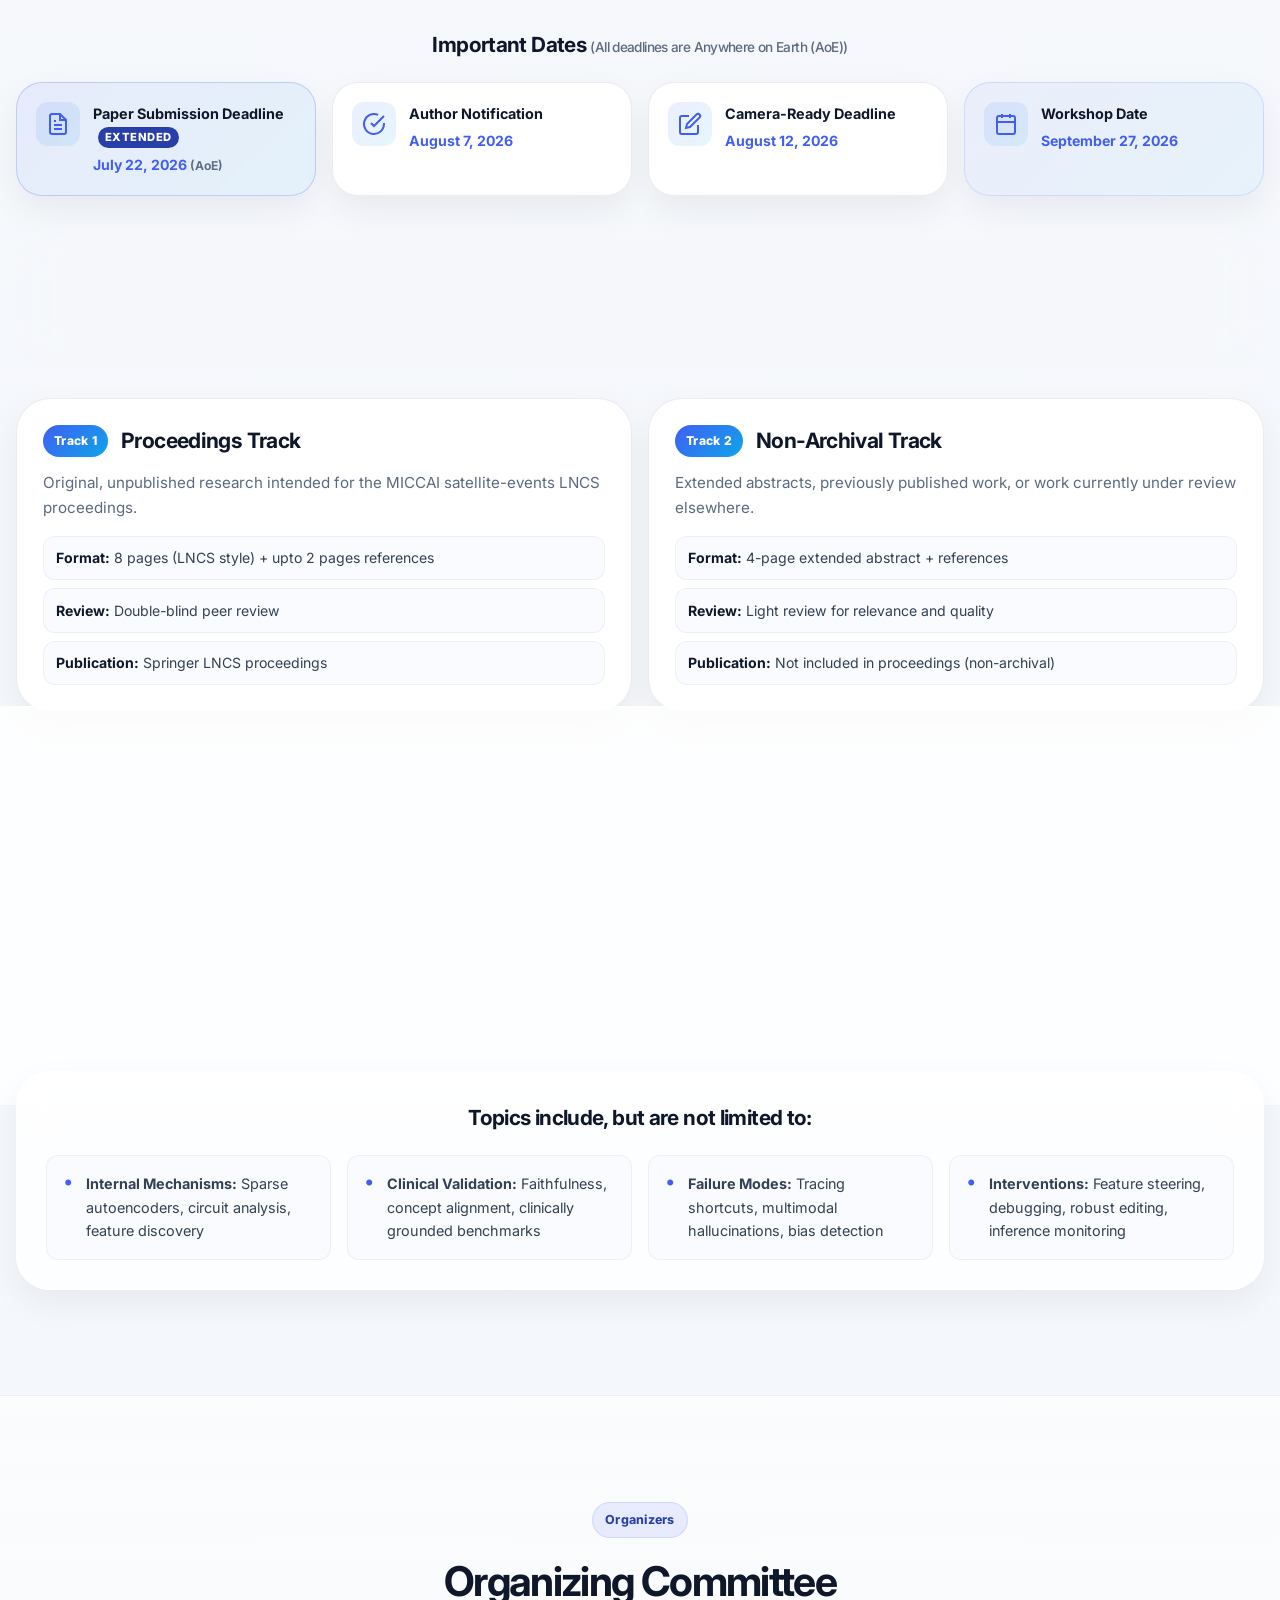
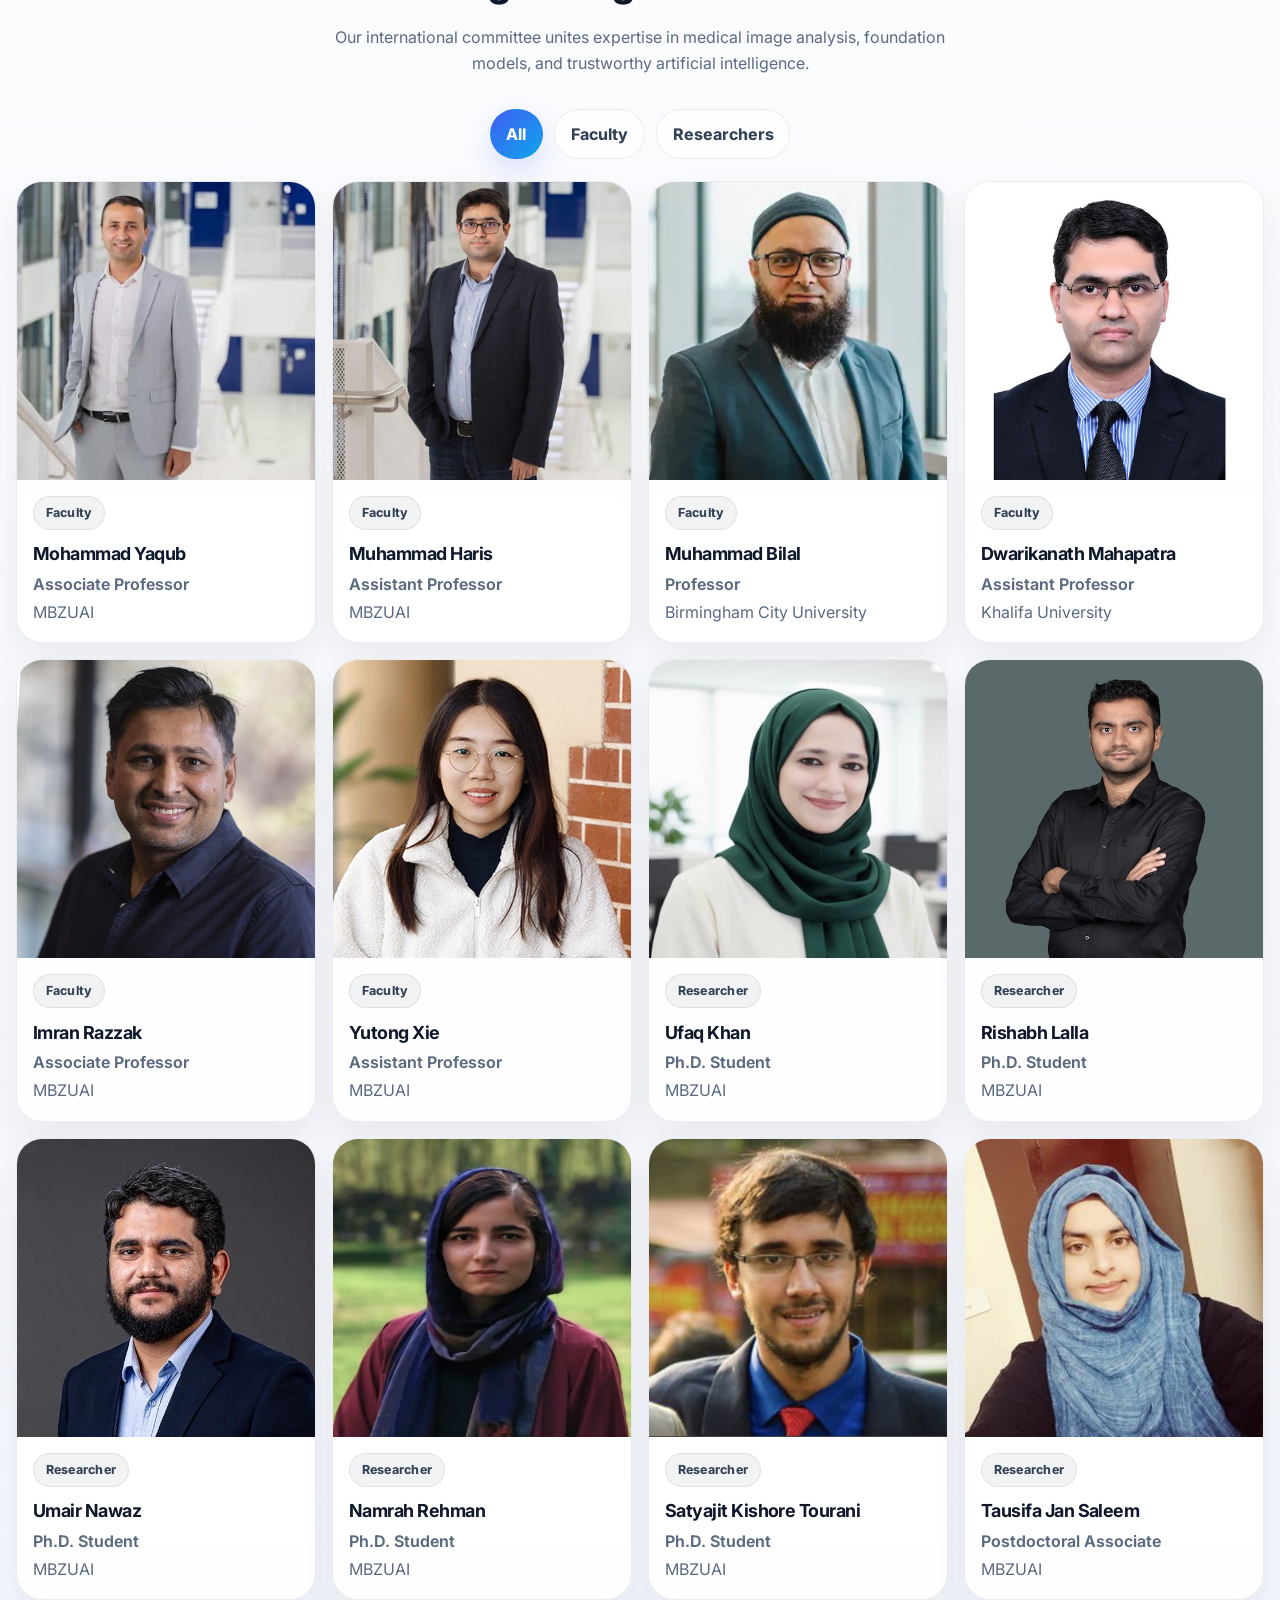
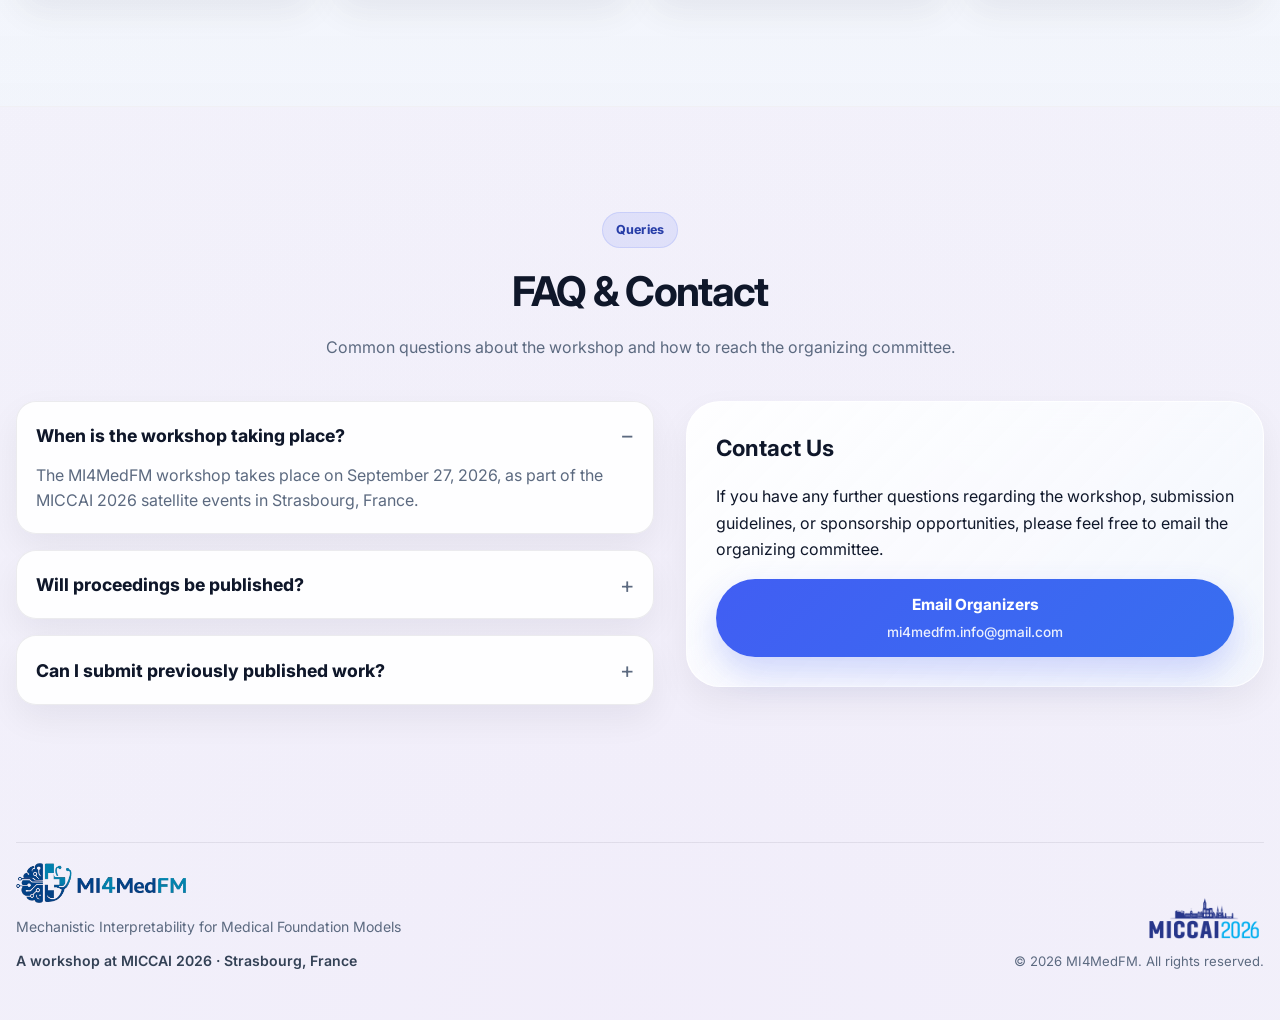
==== commit 83c1388b: "Updated awards" ====
--- a/index.html
+++ b/index.html
@@ -585,7 +585,7 @@
               </div>
               <div style="display:flex; align-items:center; gap:0.5rem;">
                 <span style="font-size:1.4rem;">🎤</span>
-                <span style="font-weight:750; font-size:0.95rem; color:#78350f;">Best Presentation Award</span>
+                <span style="font-weight:750; font-size:0.95rem; color:#78350f;">Best Poster Award</span>
               </div>
             </div>
           </div>
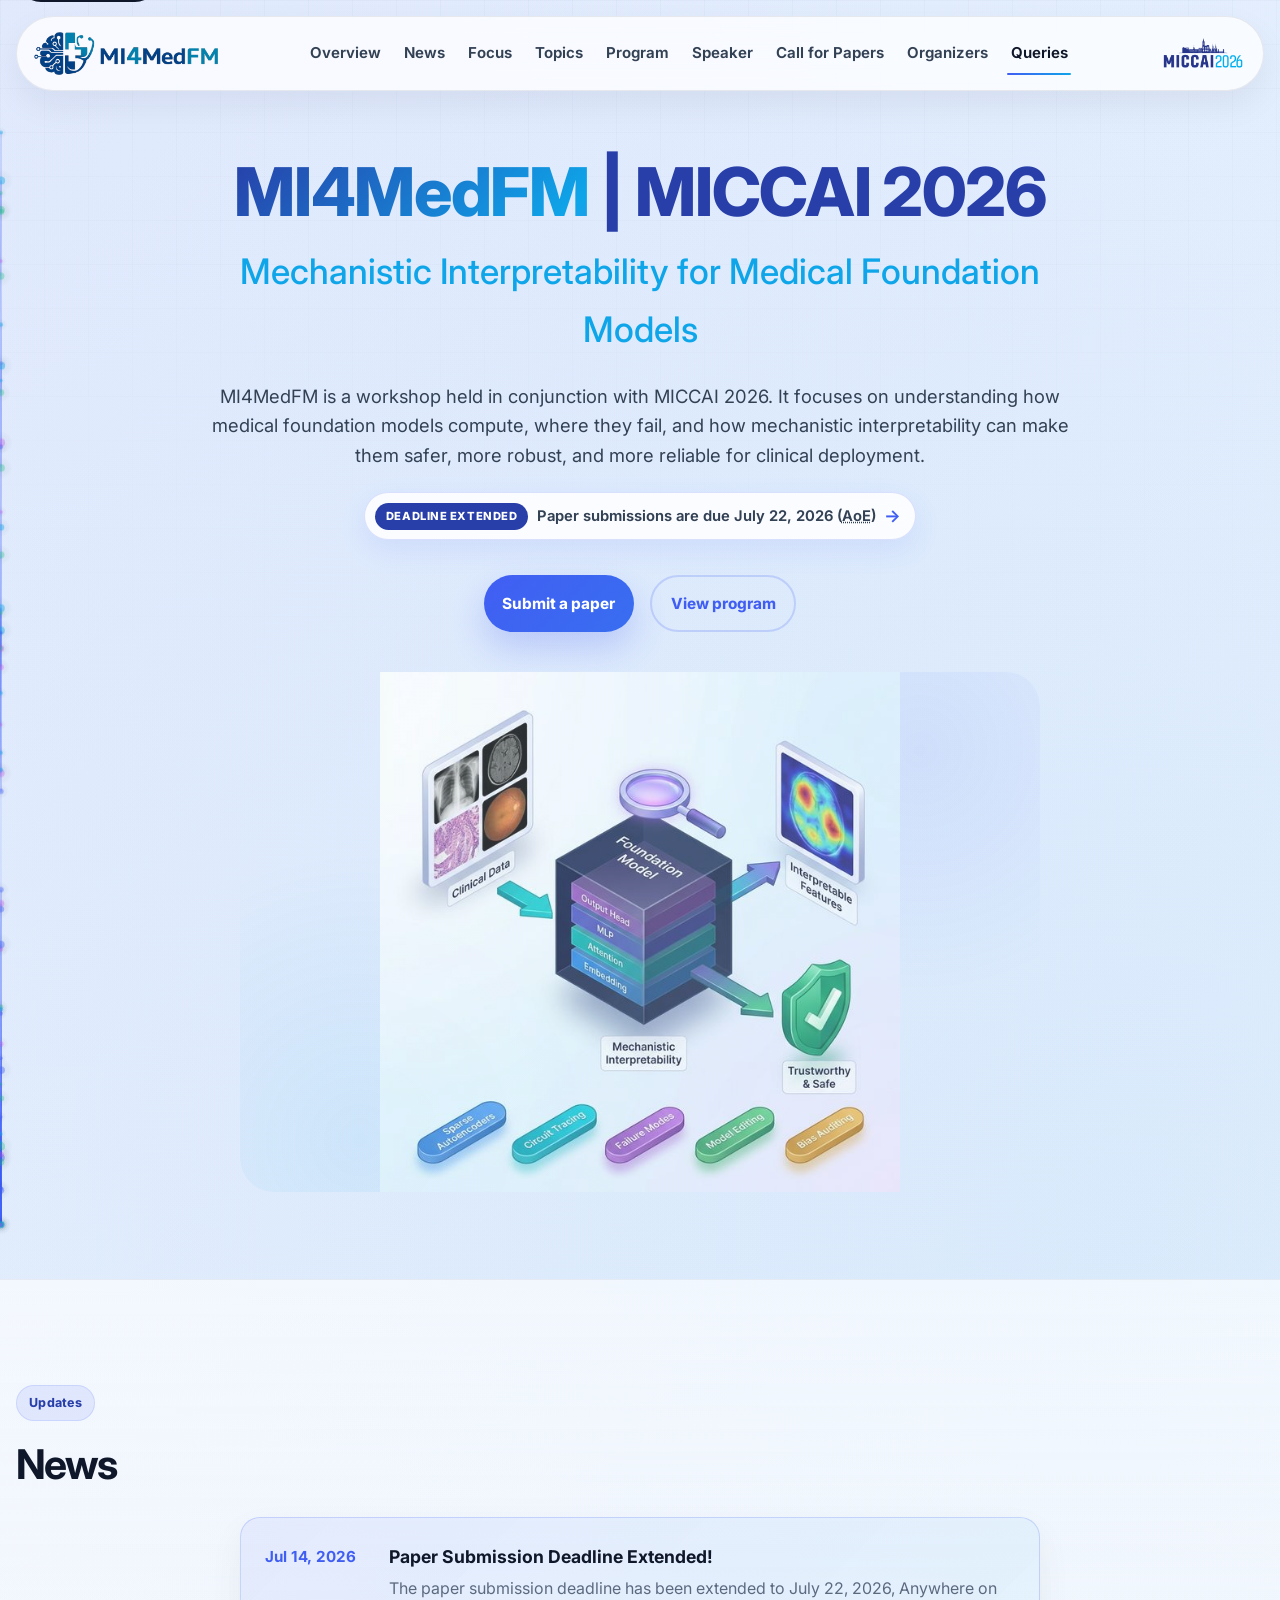
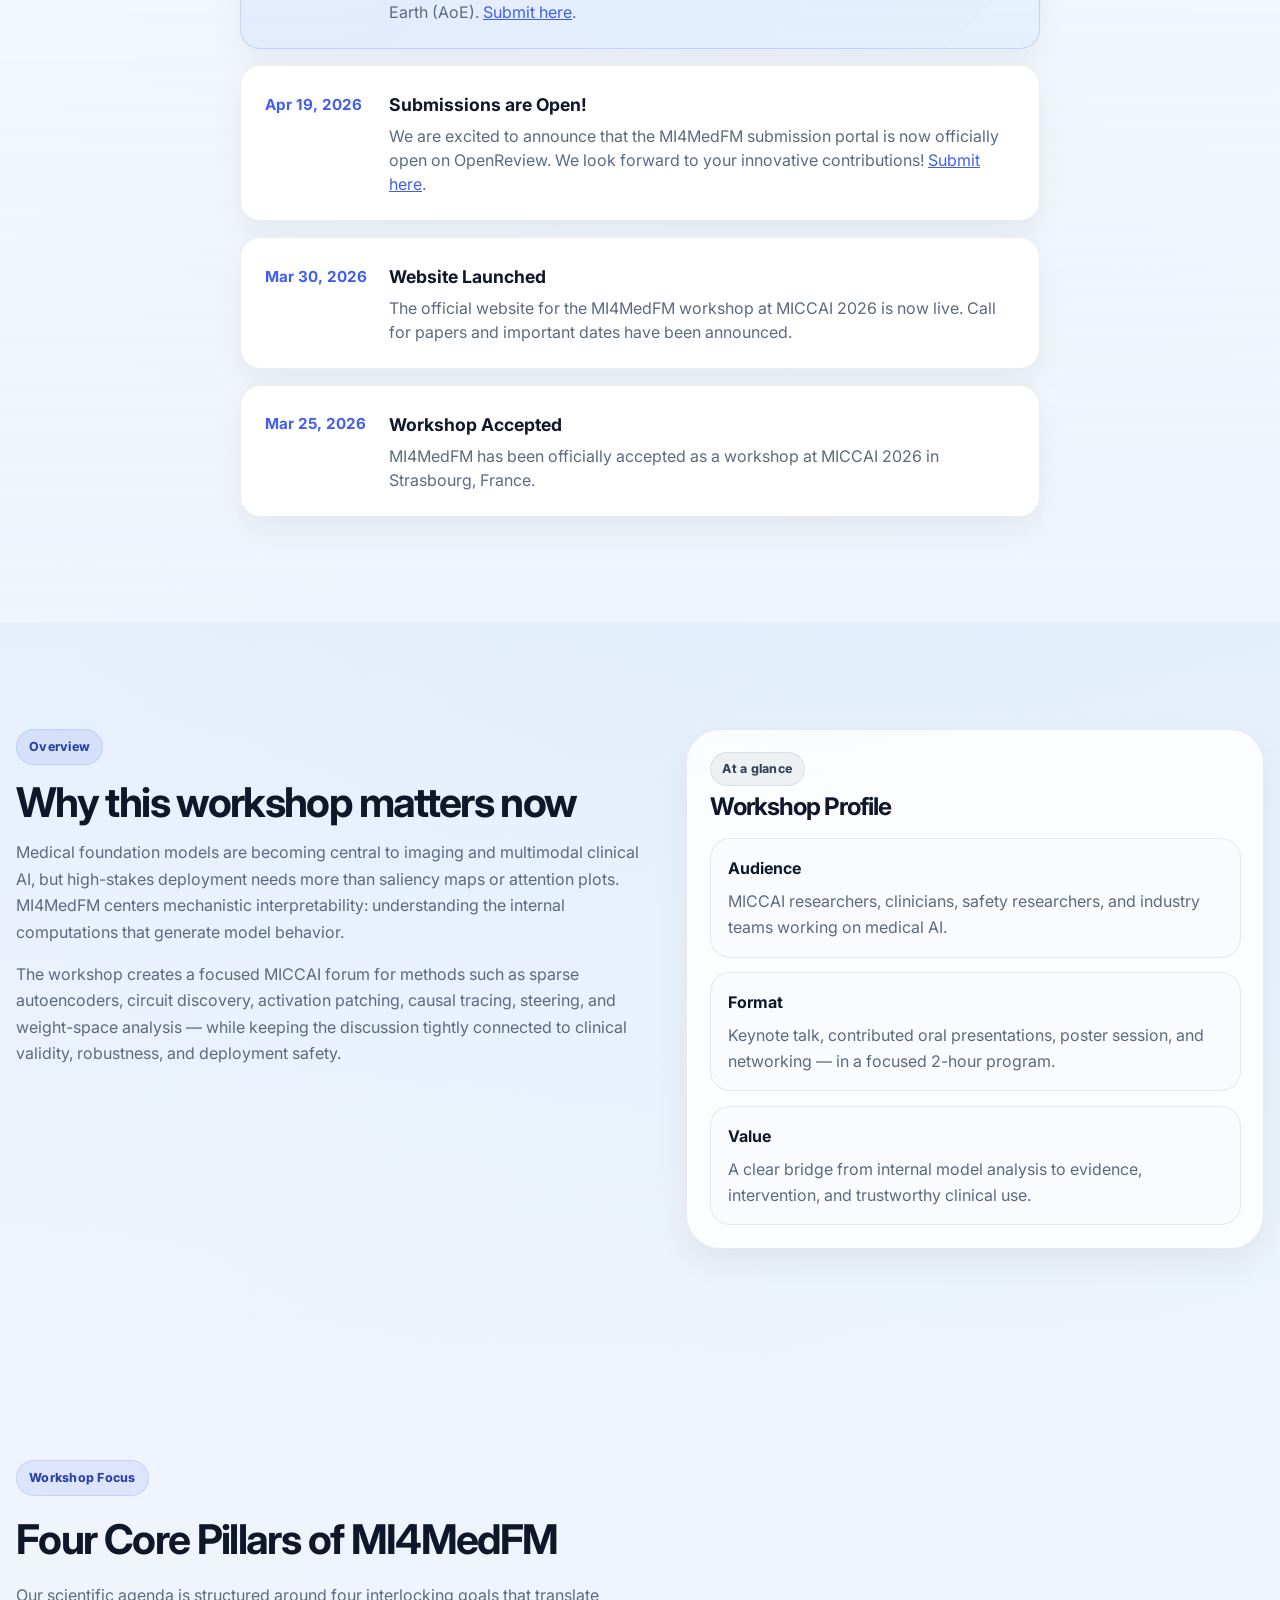
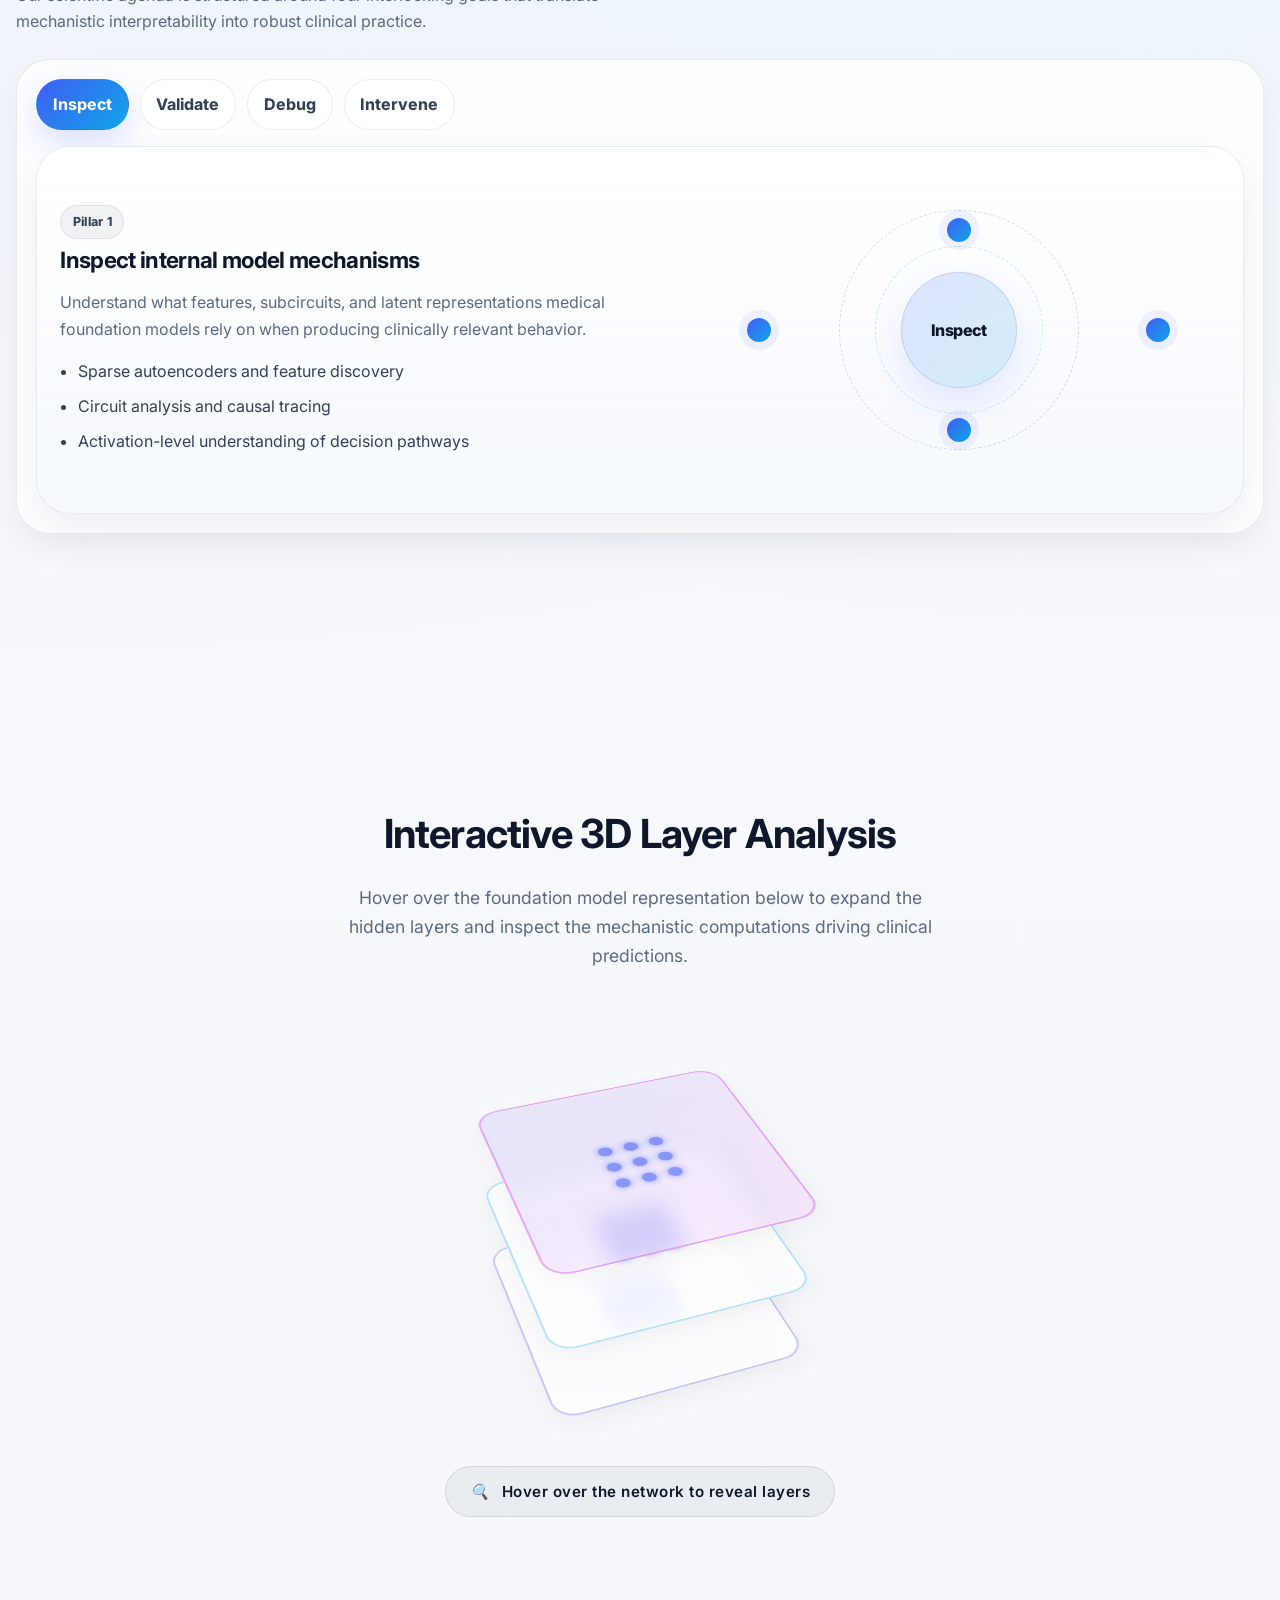
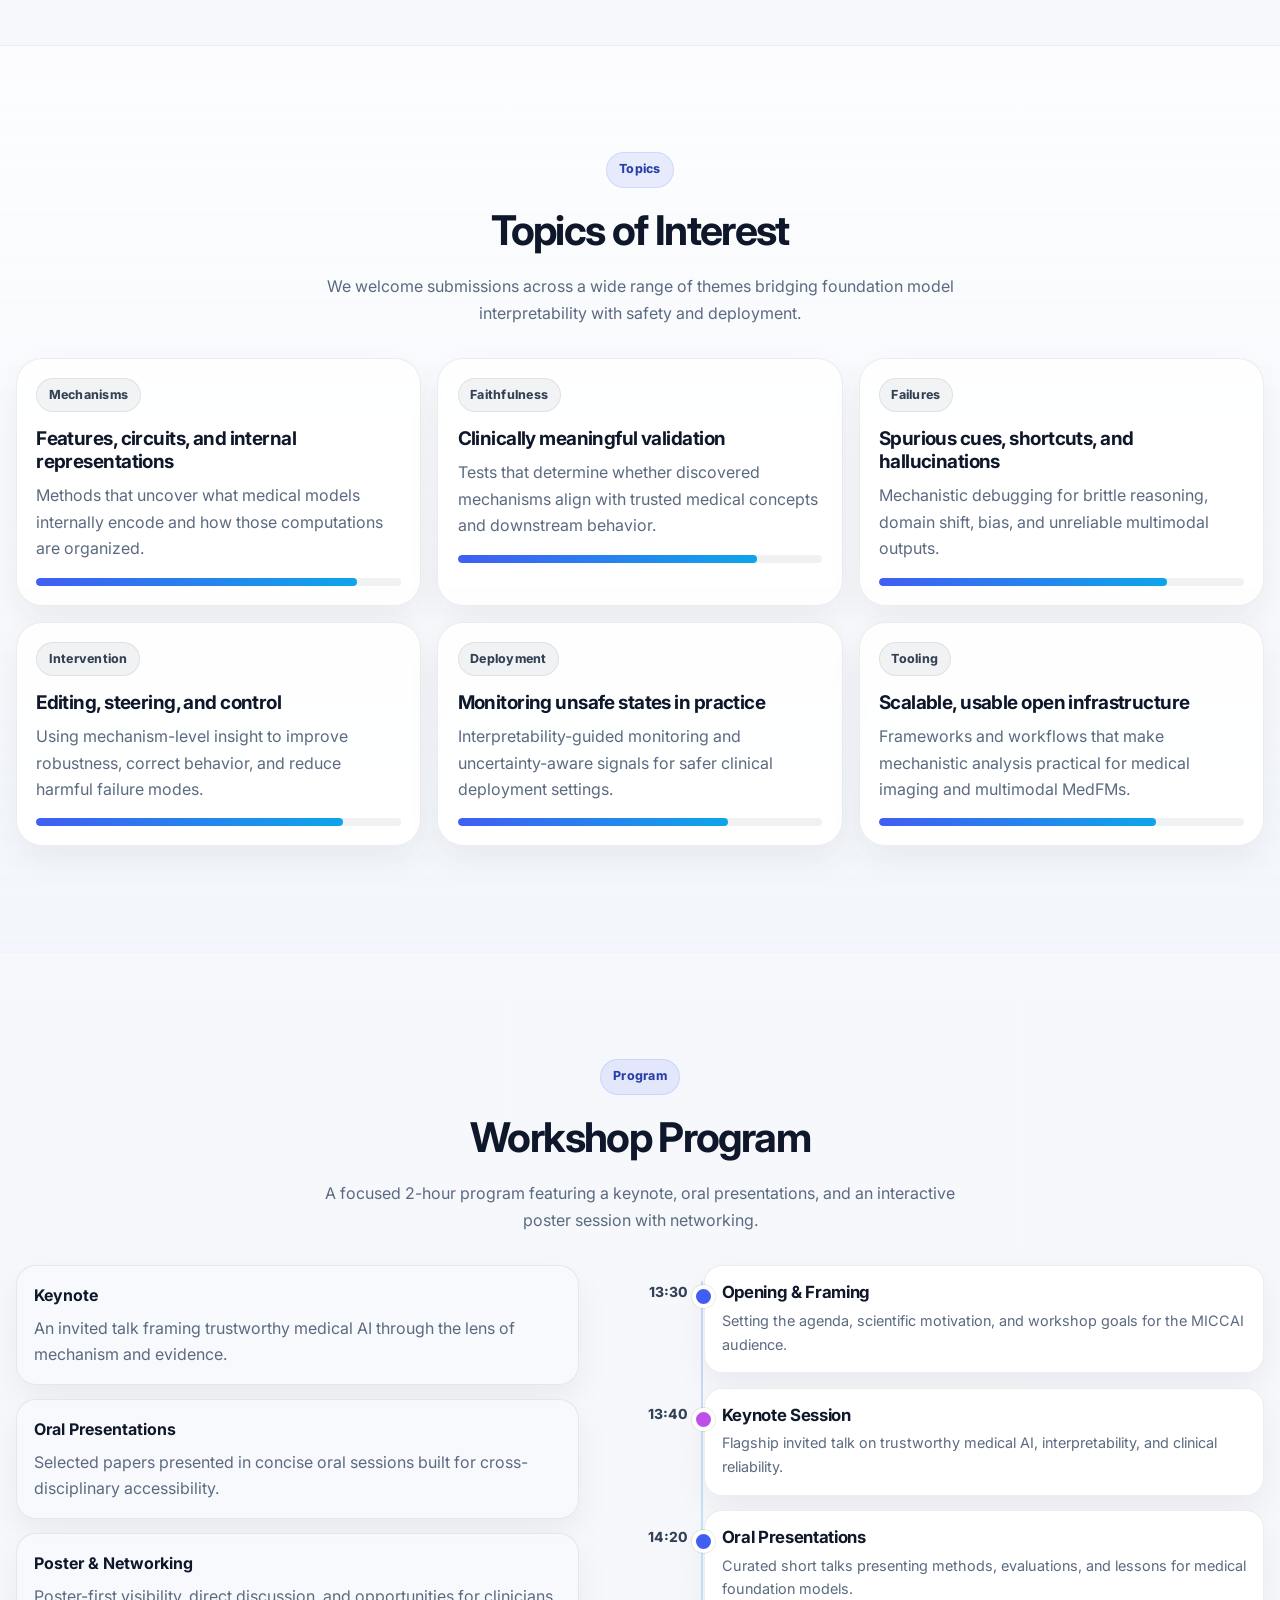
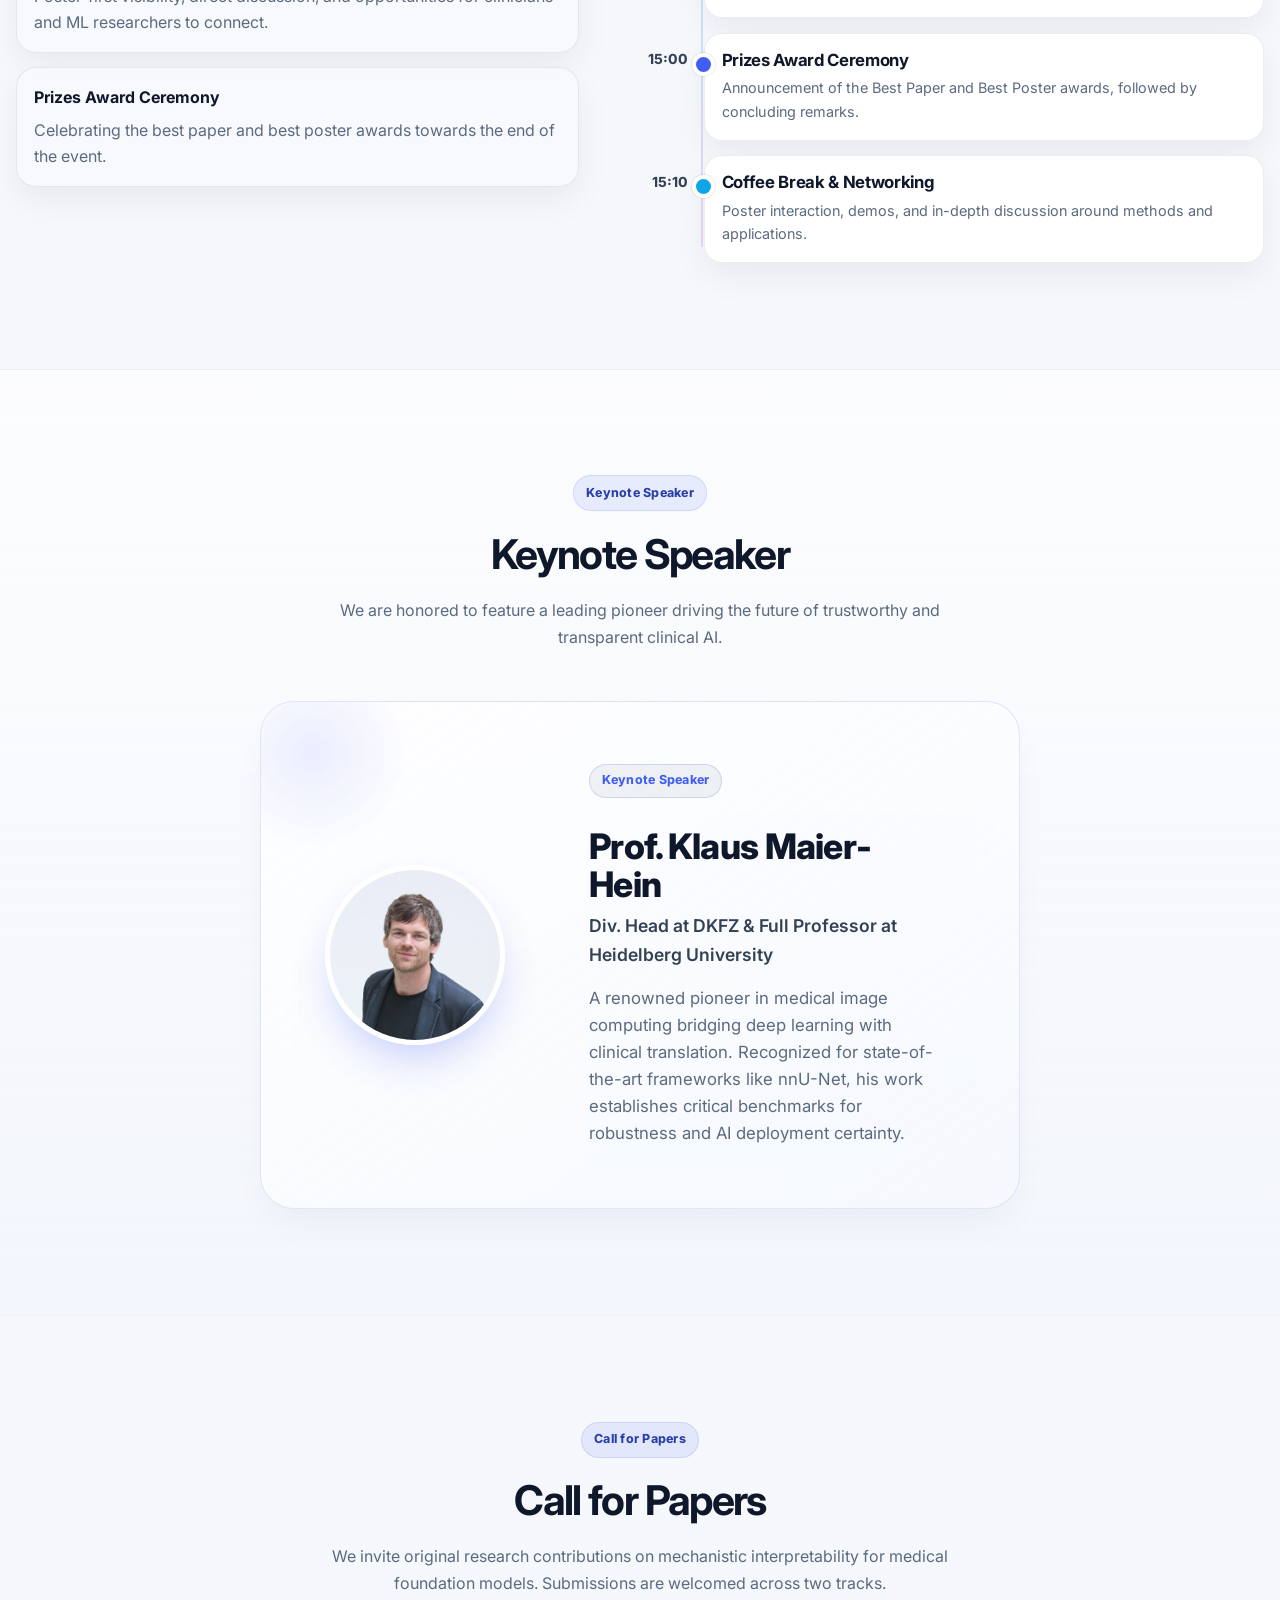
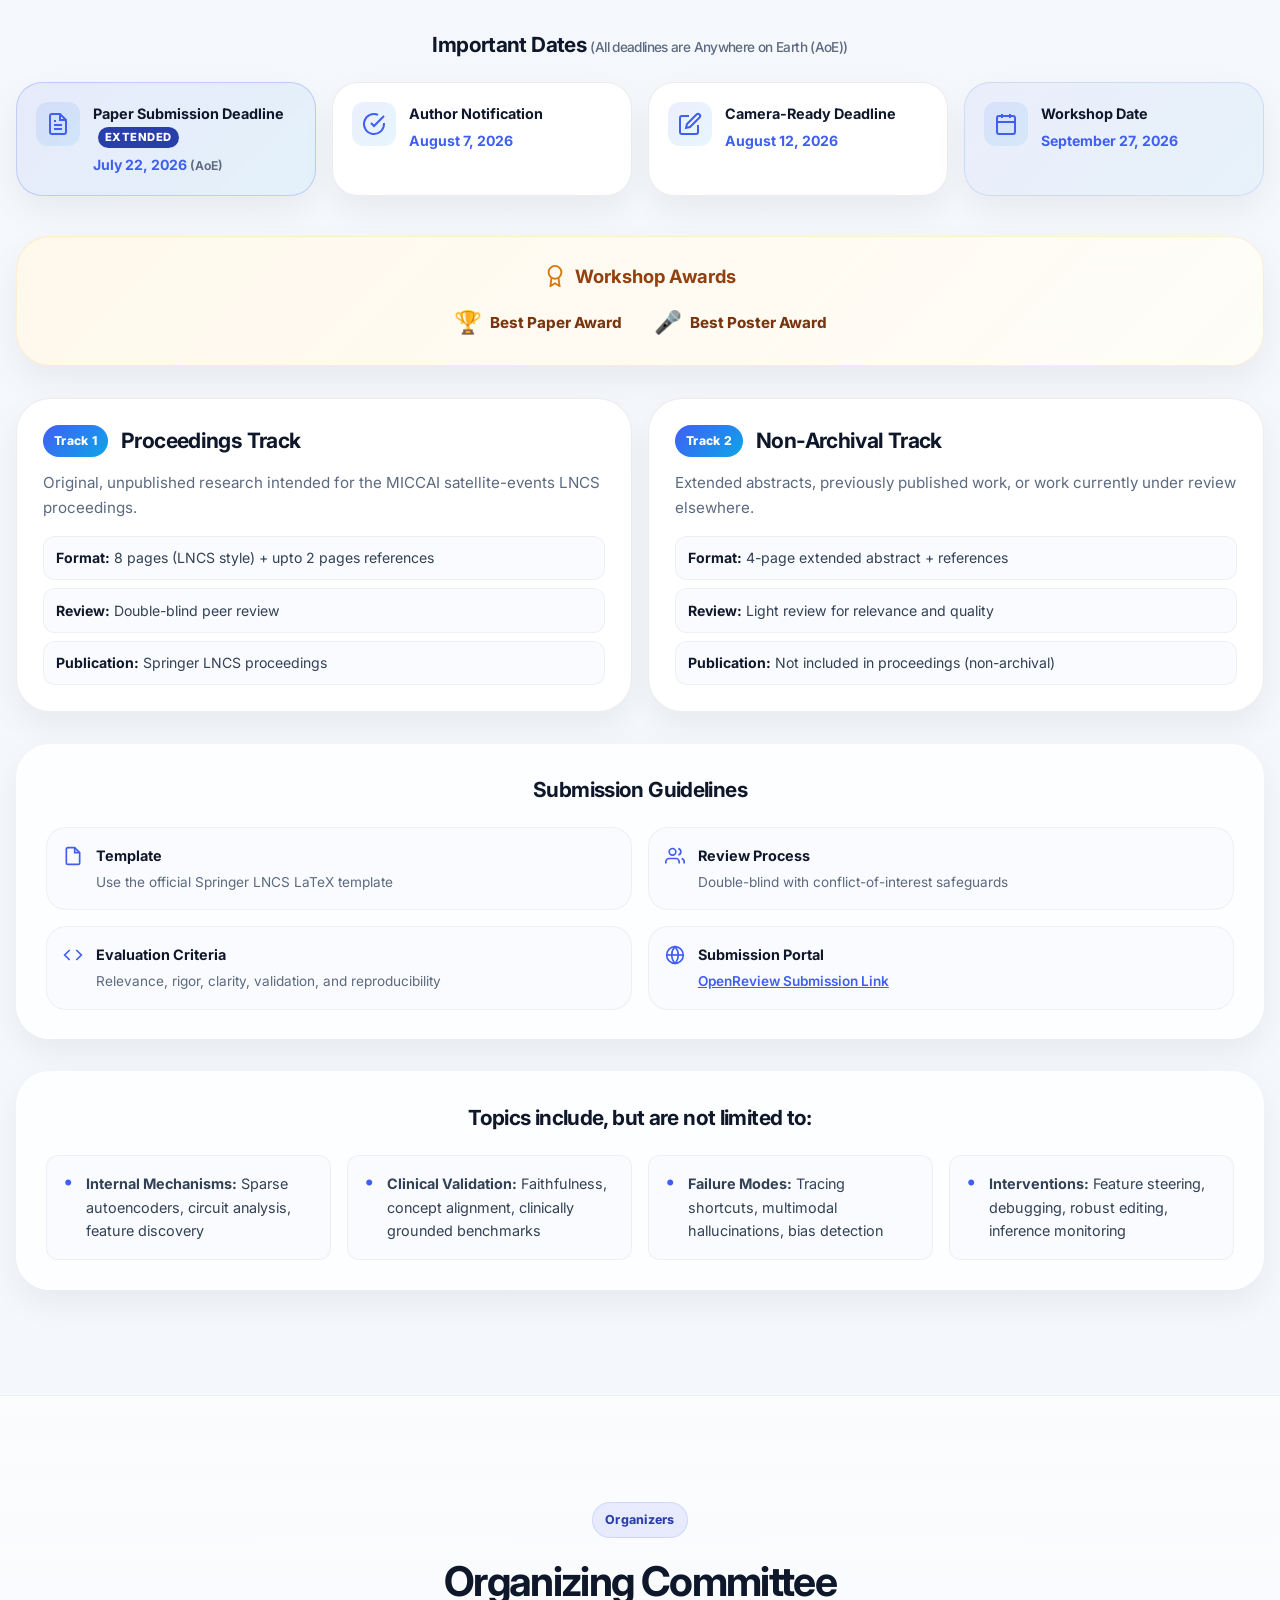
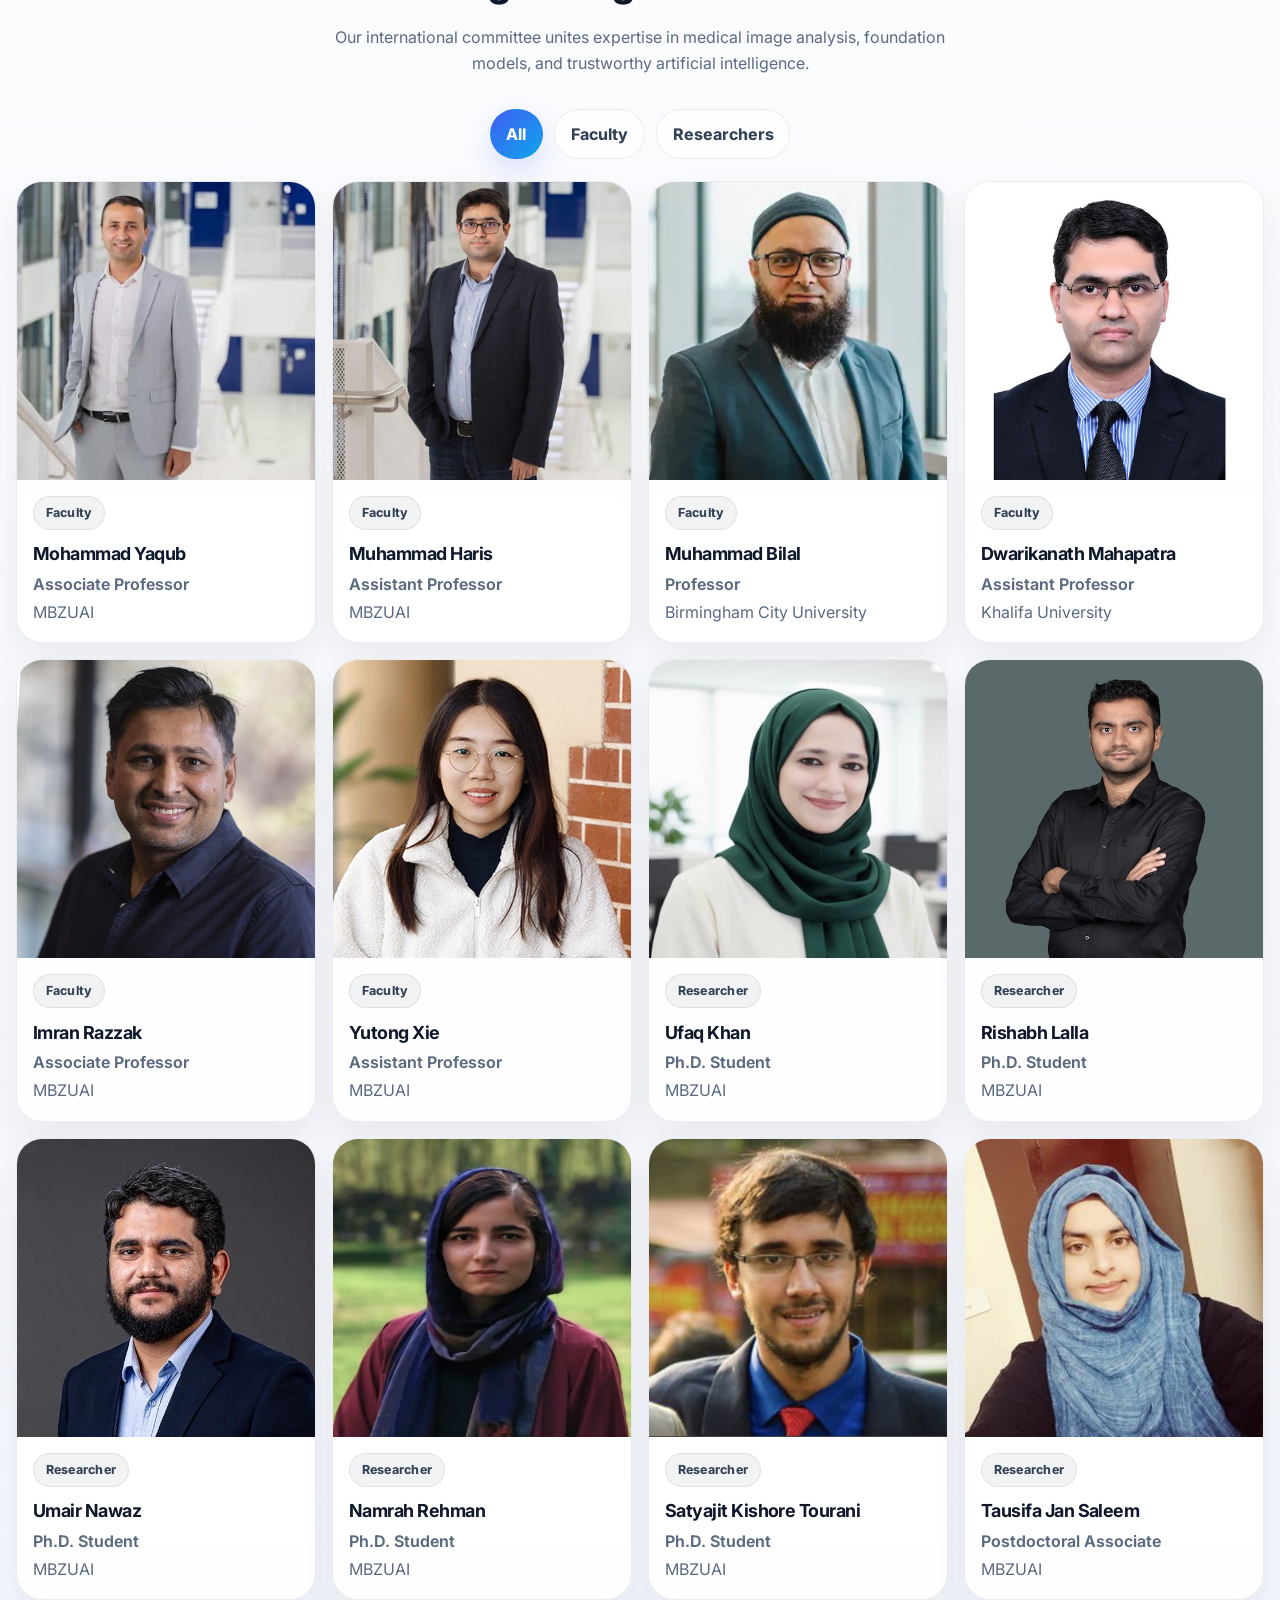
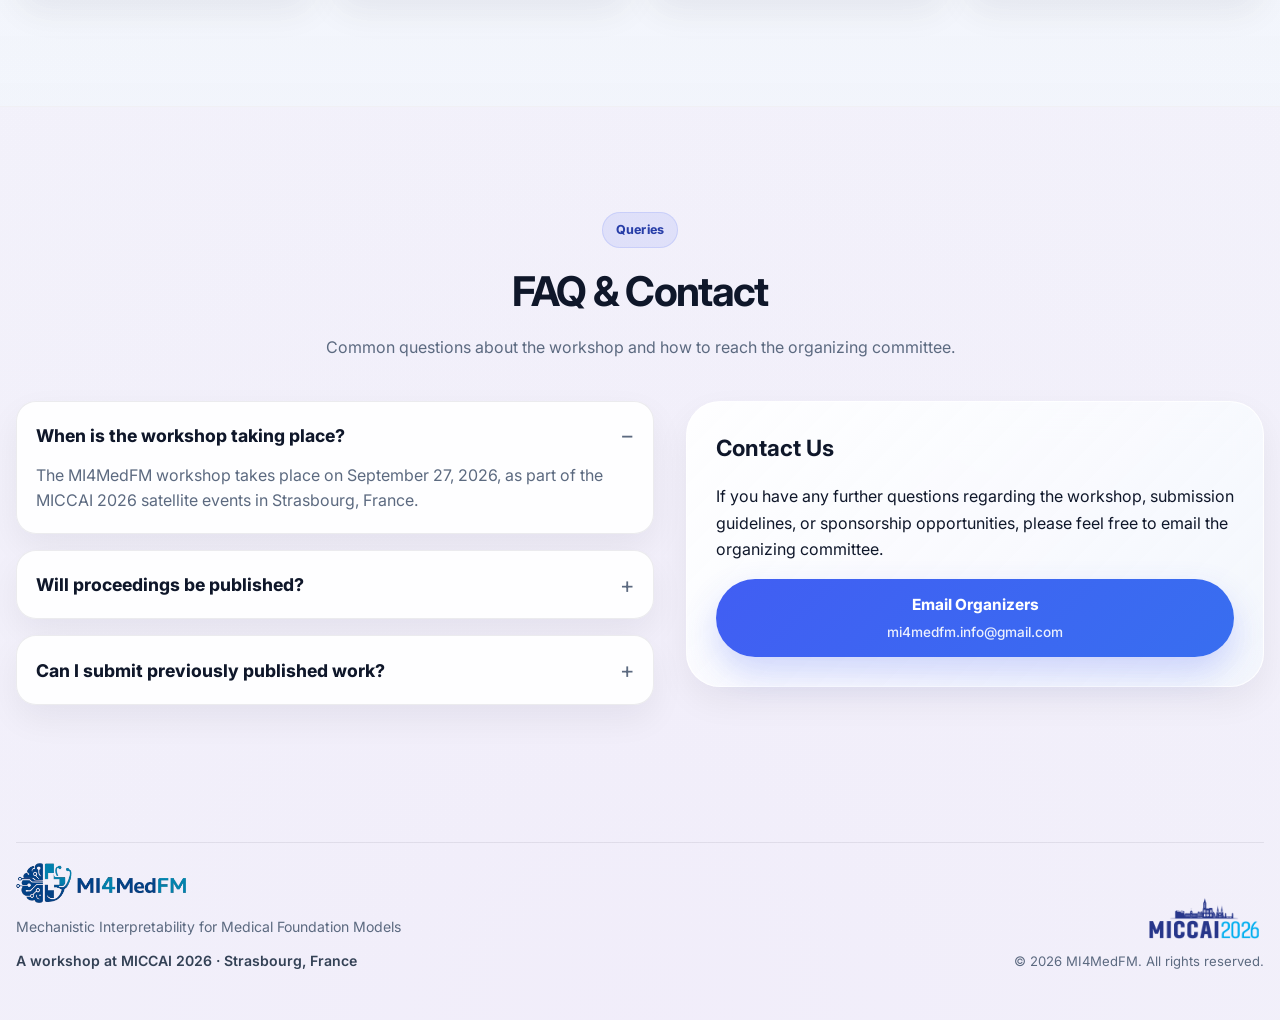
==== commit 177fbd48: "Update award descriptions in index.html" ====
--- a/index.html
+++ b/index.html
@@ -397,7 +397,7 @@
             </article>
             <article>
               <strong>Prizes Award Ceremony</strong>
-              <p>Celebrating the best paper and best presentation awards towards the end of the event.</p>
+              <p>Celebrating the best paper and best poster awards towards the end of the event.</p>
             </article>
           </div>
 
@@ -427,7 +427,7 @@
               <span class="schedule-time">15:00</span>
               <div class="schedule-card">
                 <h3>Prizes Award Ceremony</h3>
-                <p>Announcement of the Best Paper and Best Presentation awards, followed by concluding remarks.</p>
+                <p>Announcement of the Best Paper and Best Poster awards, followed by concluding remarks.</p>
               </div>
             </article>
             <article class="schedule-item break-item">
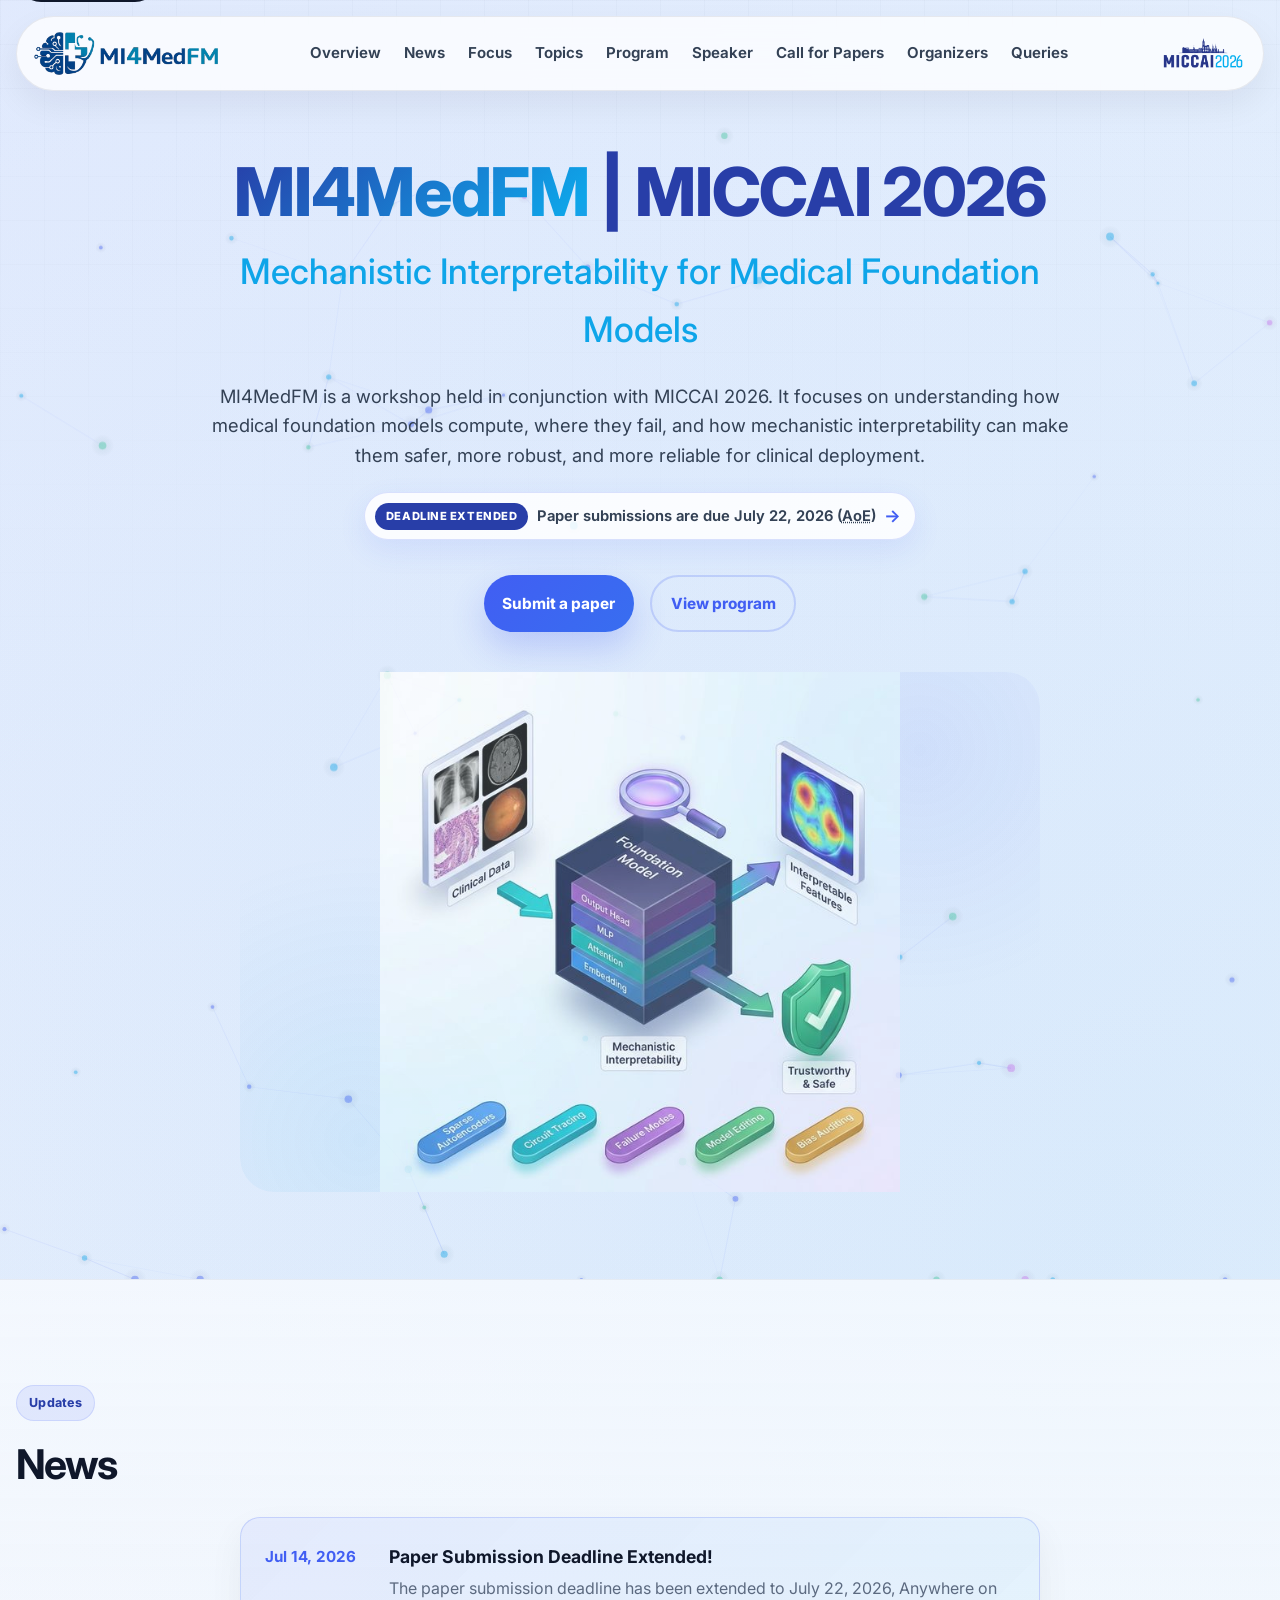
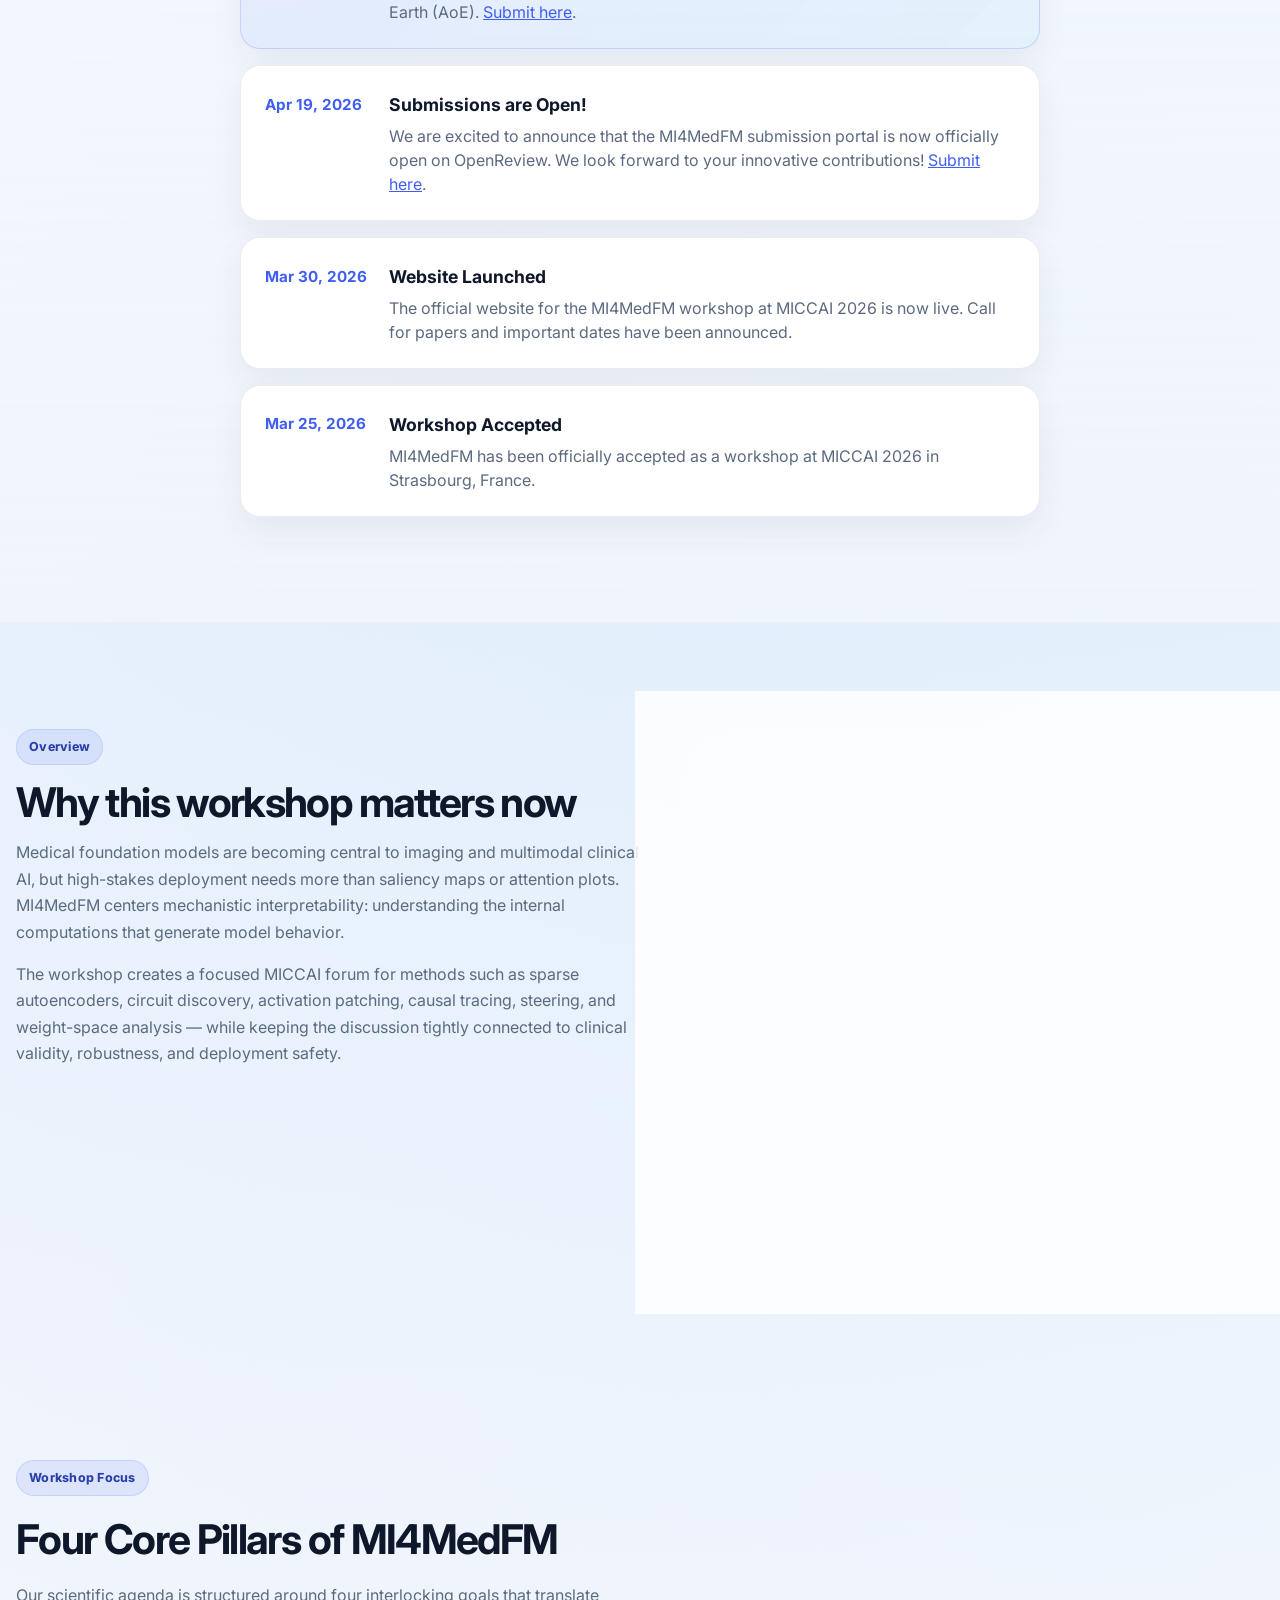
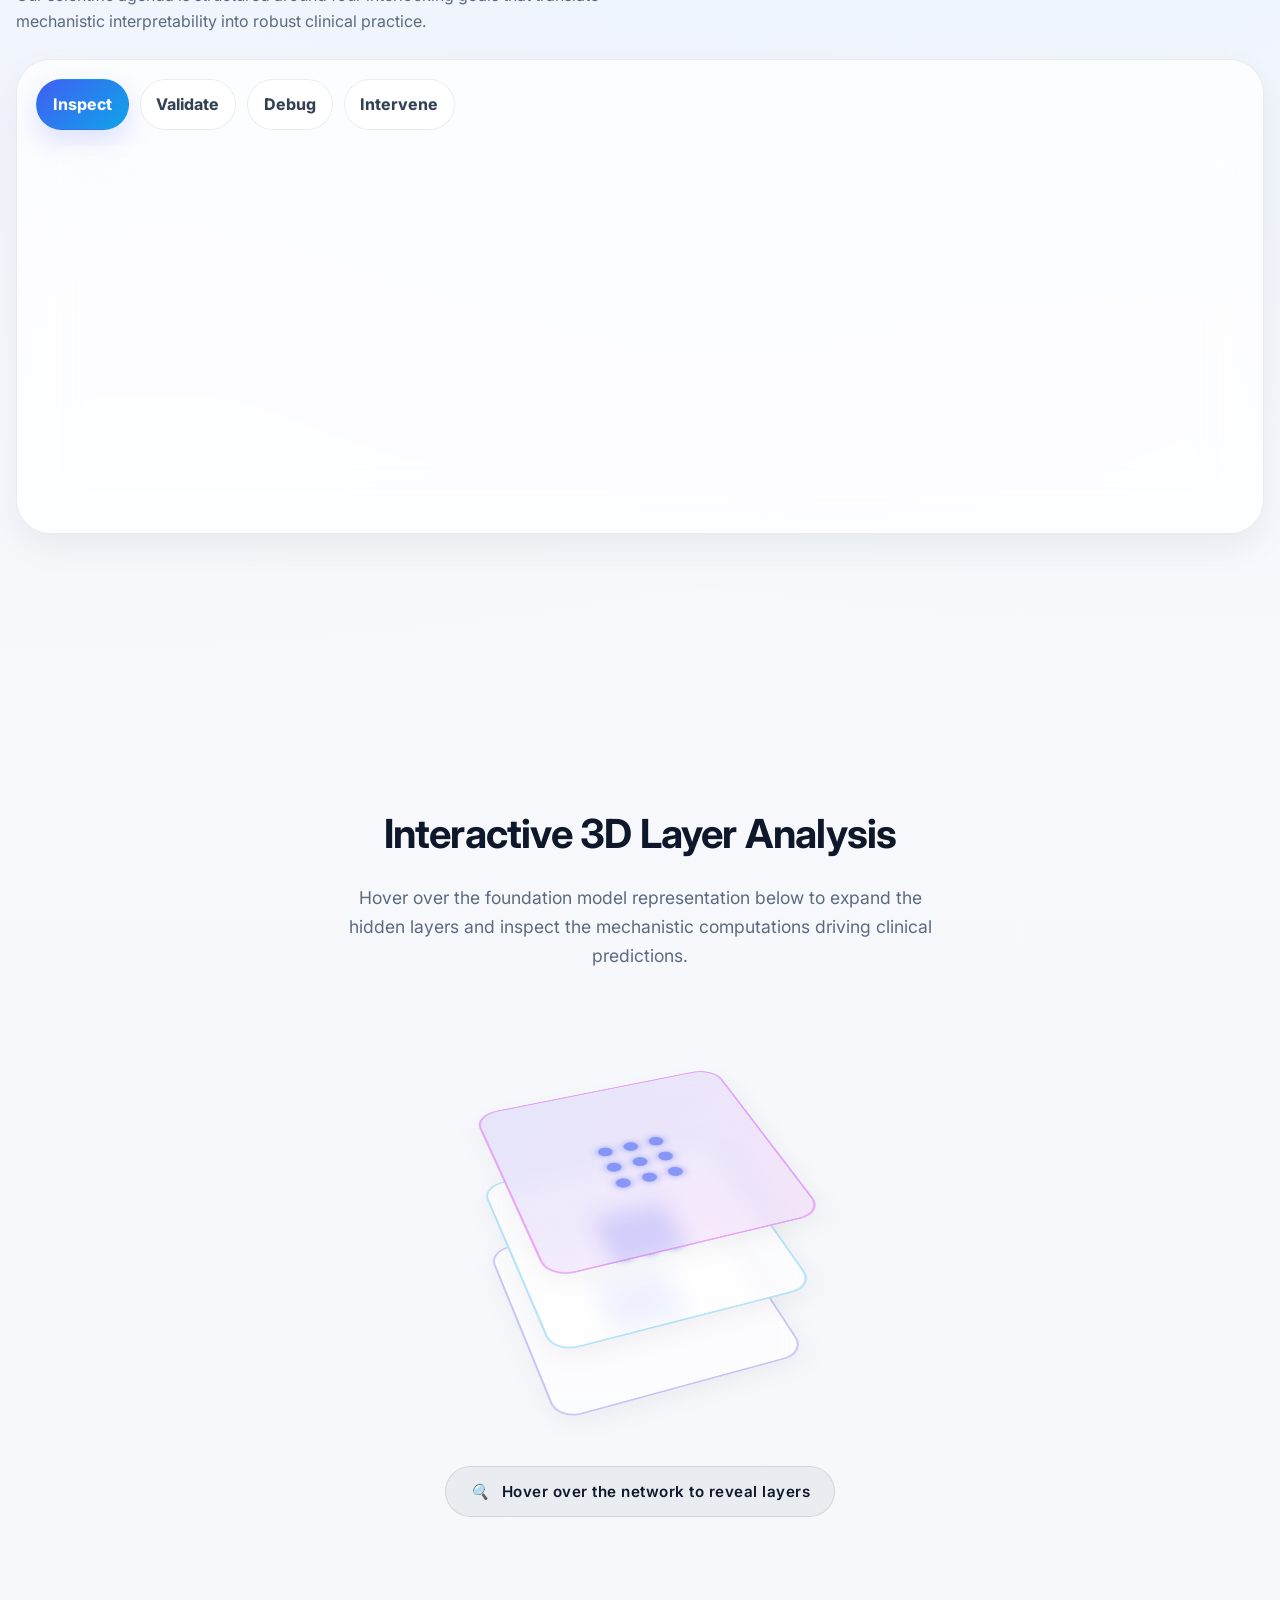
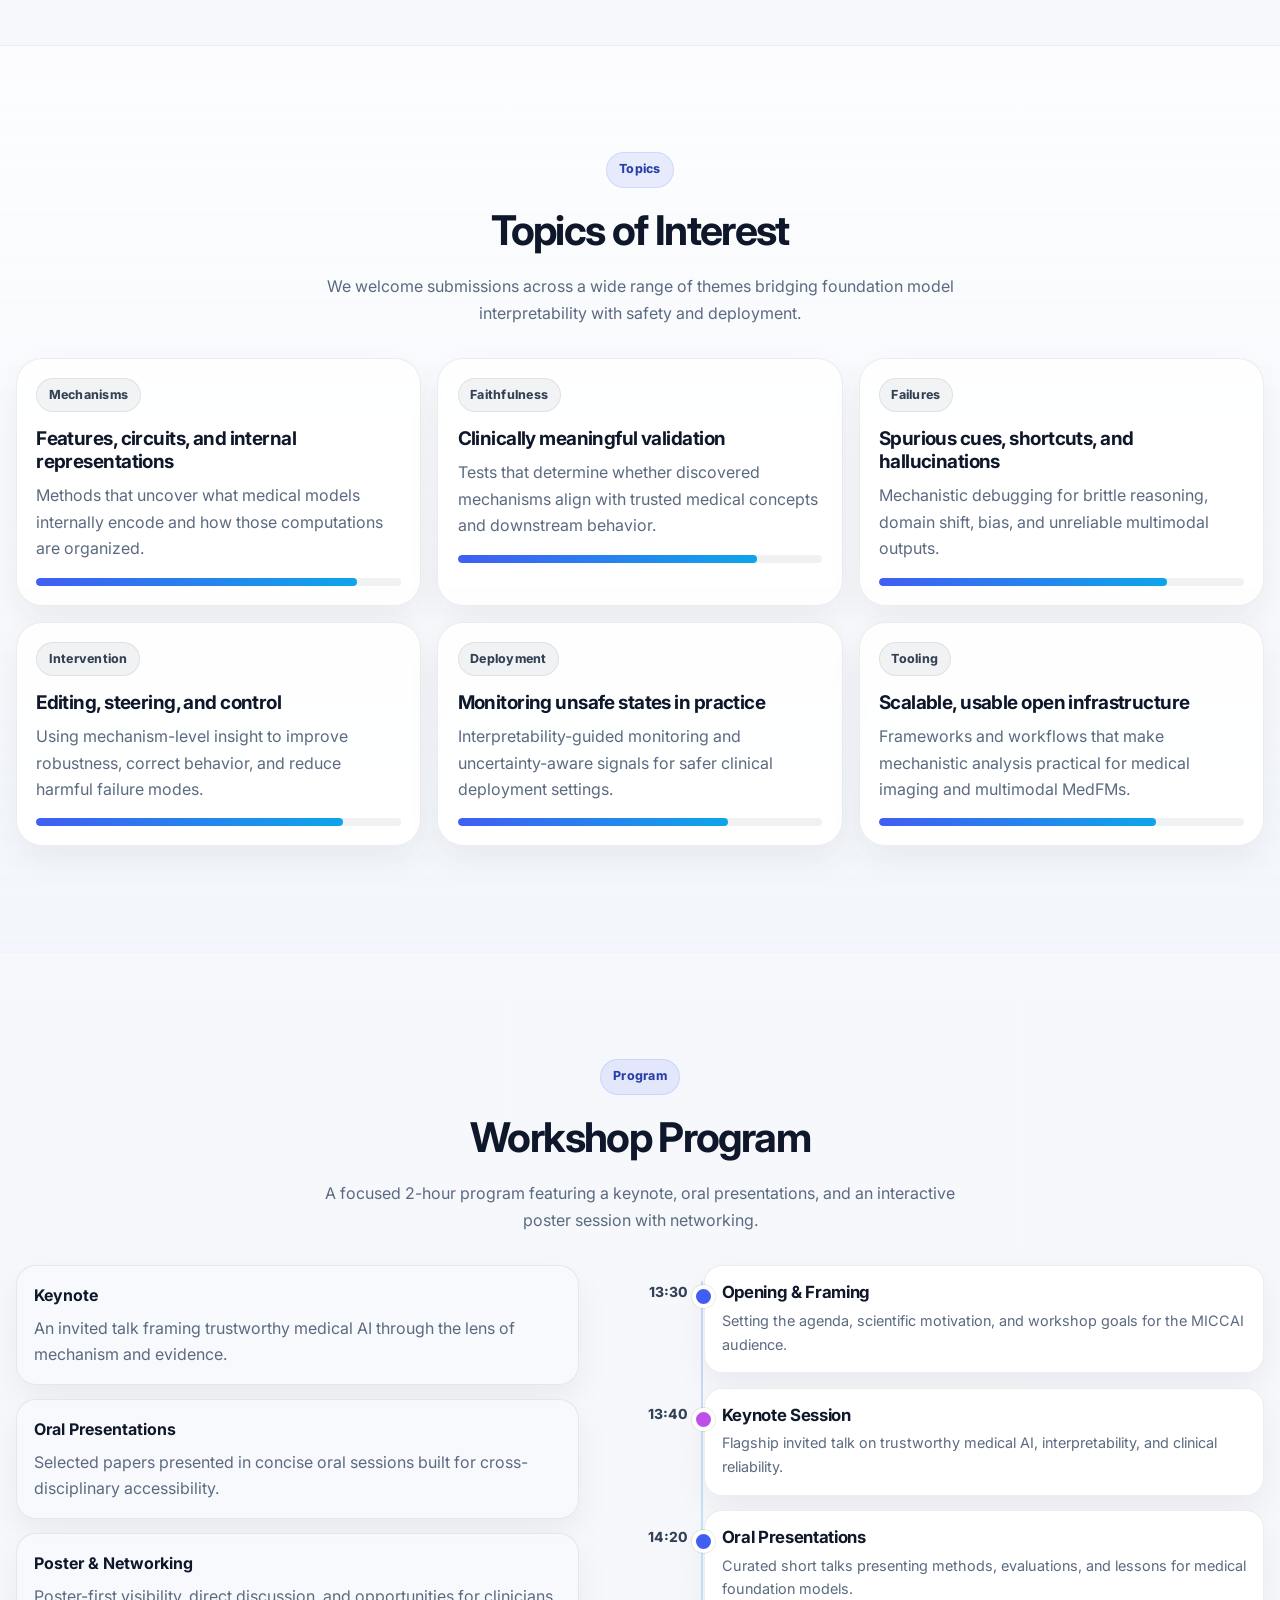
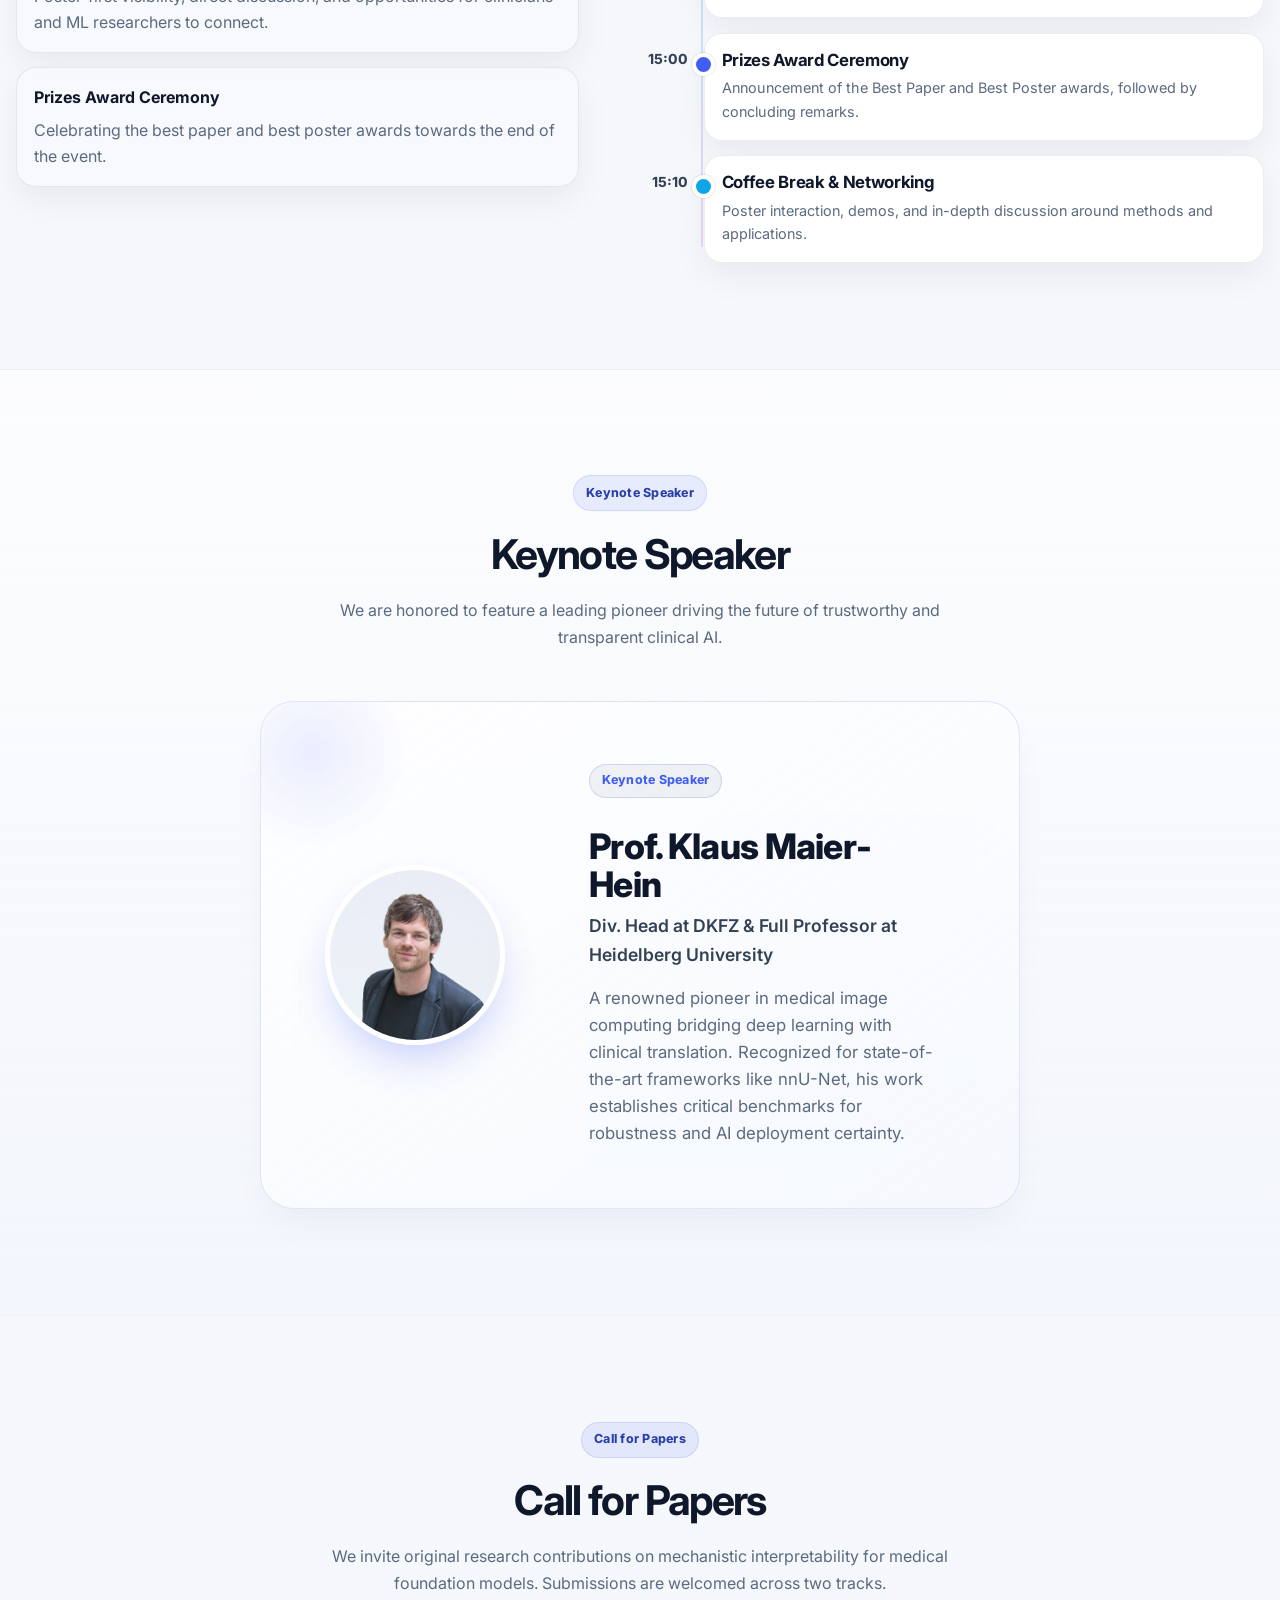
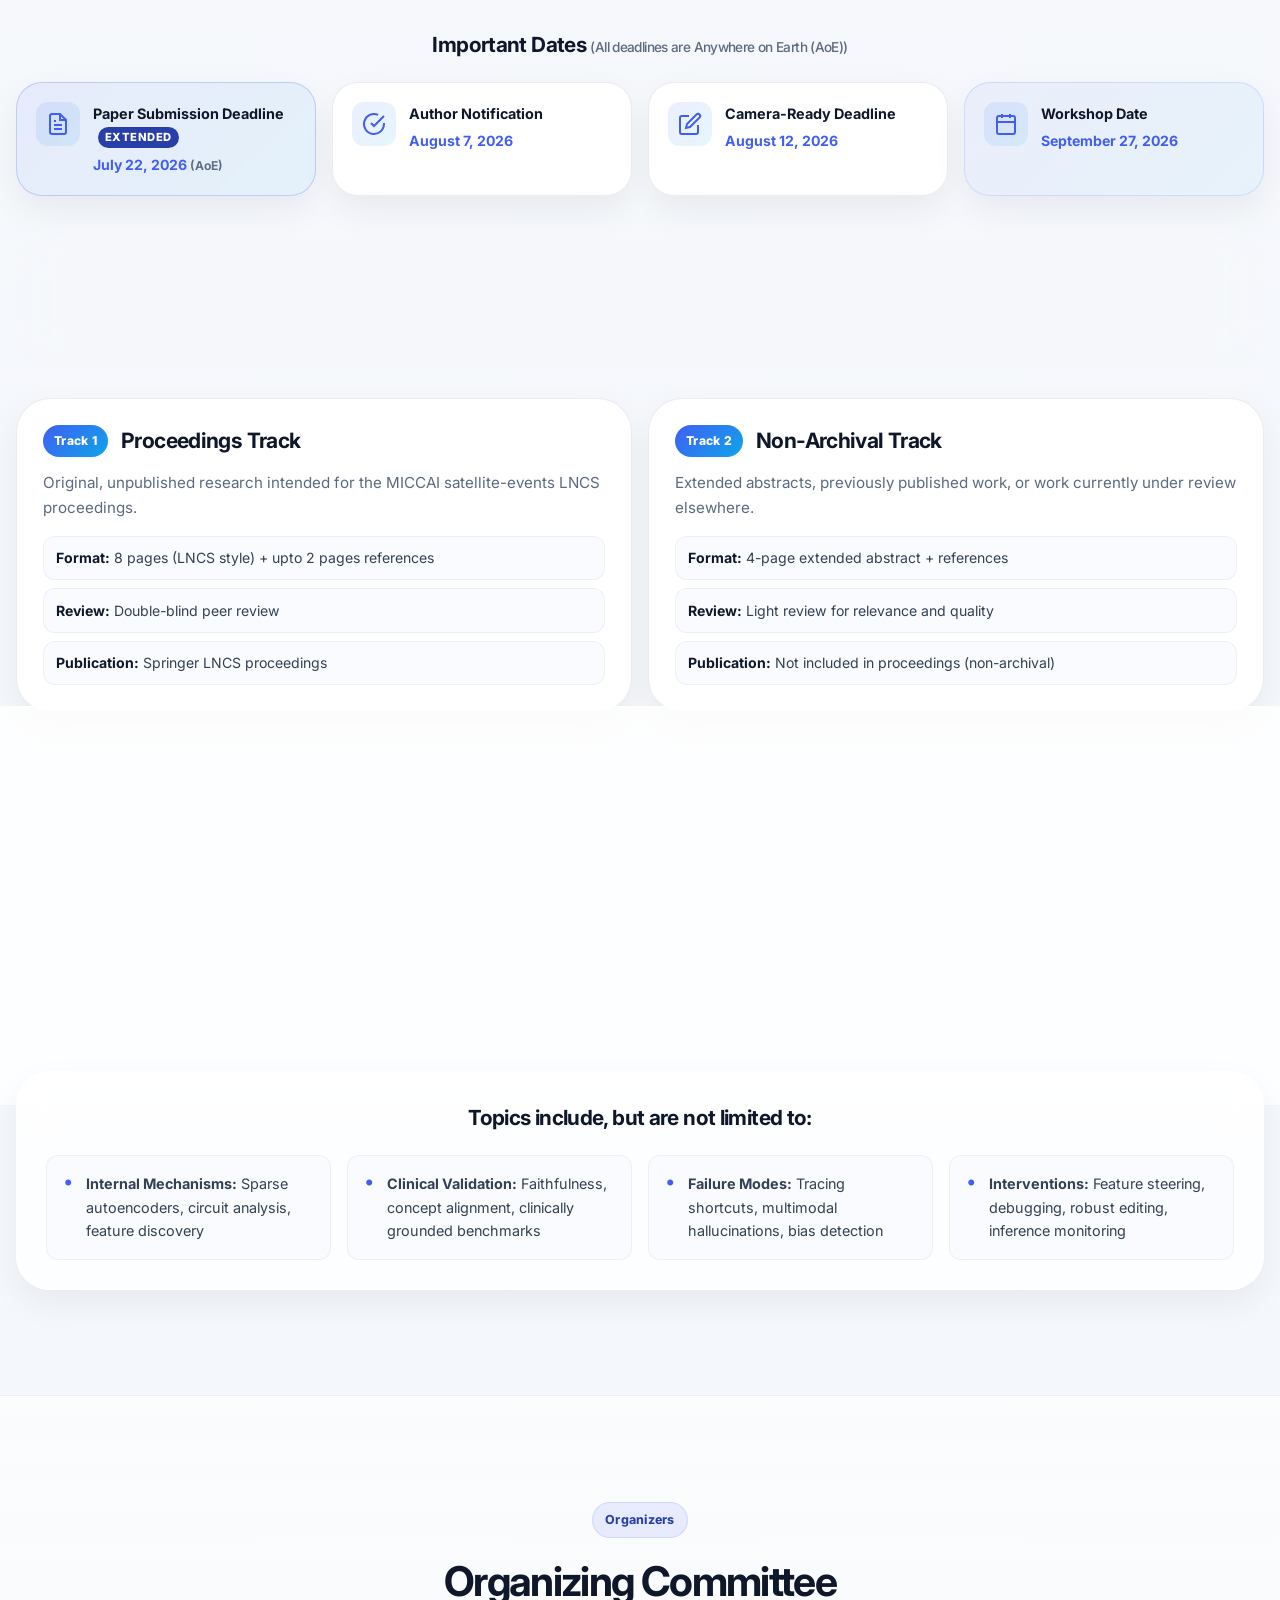
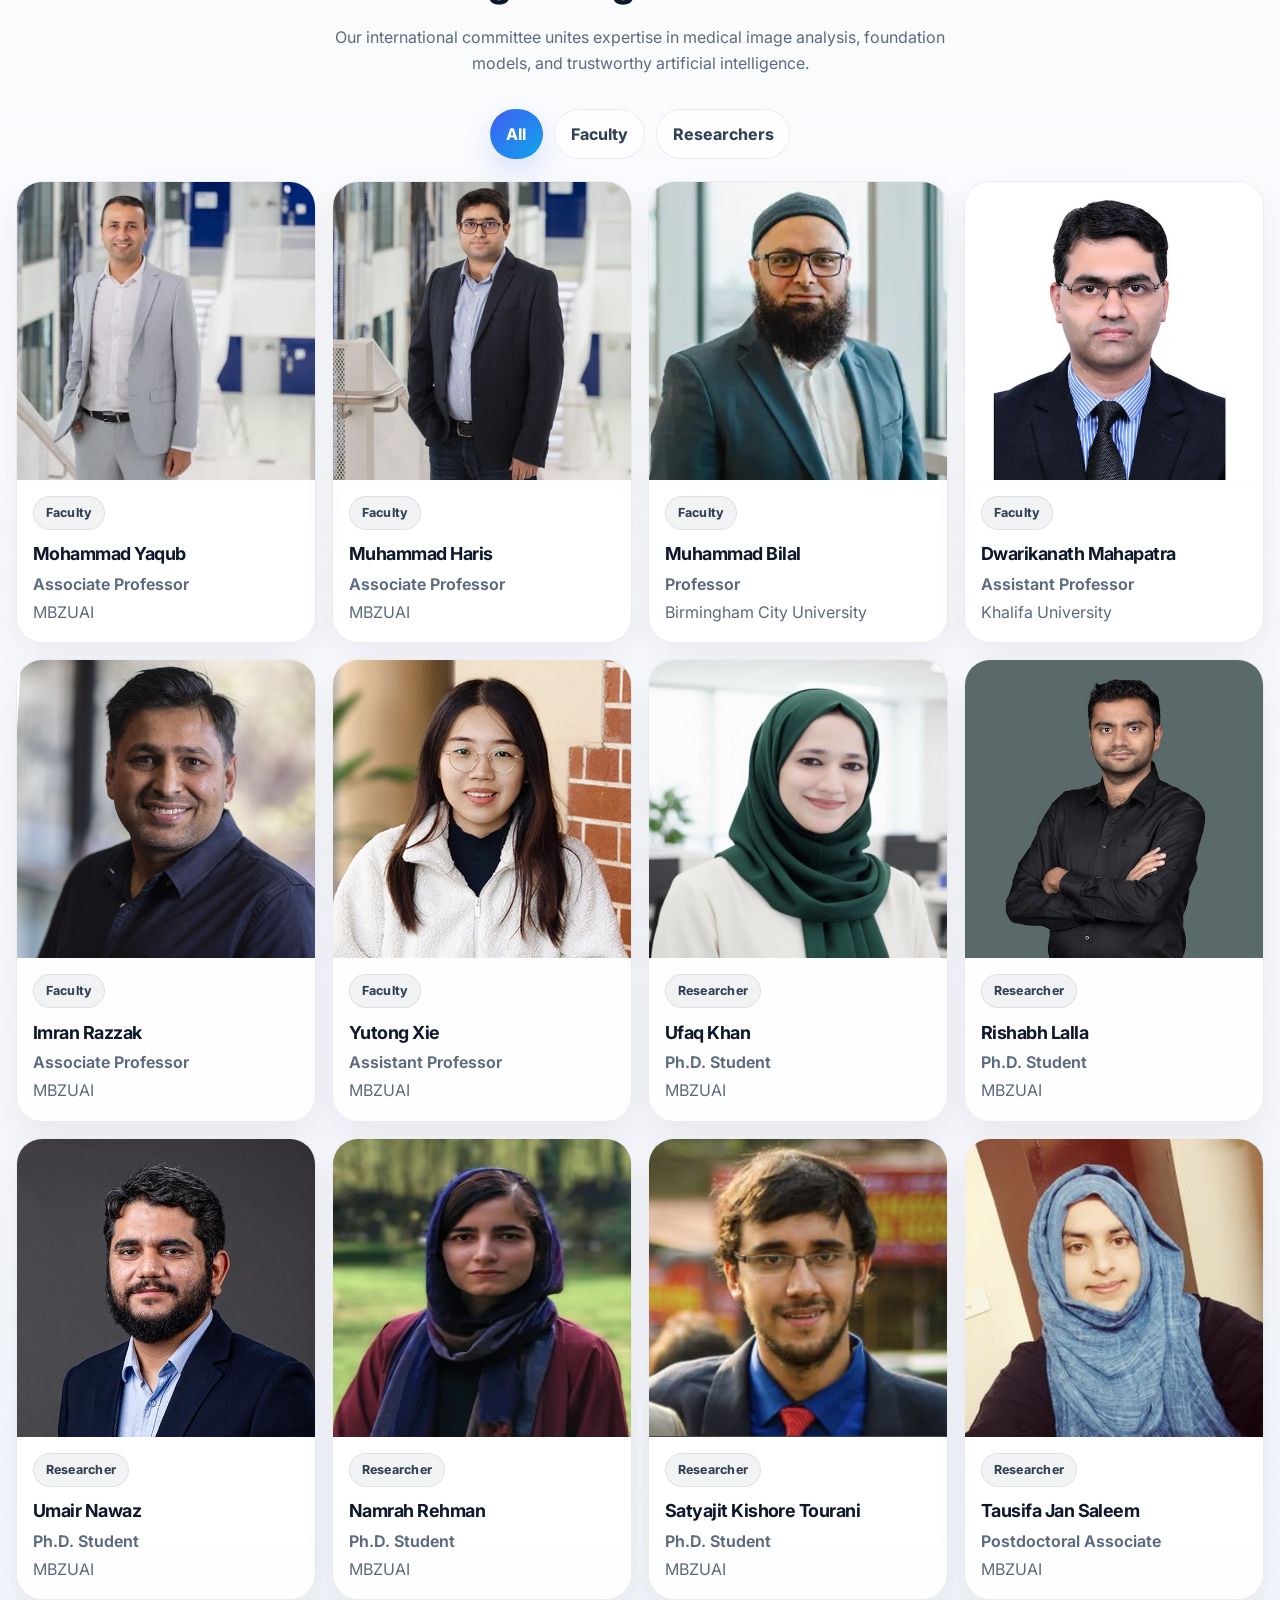
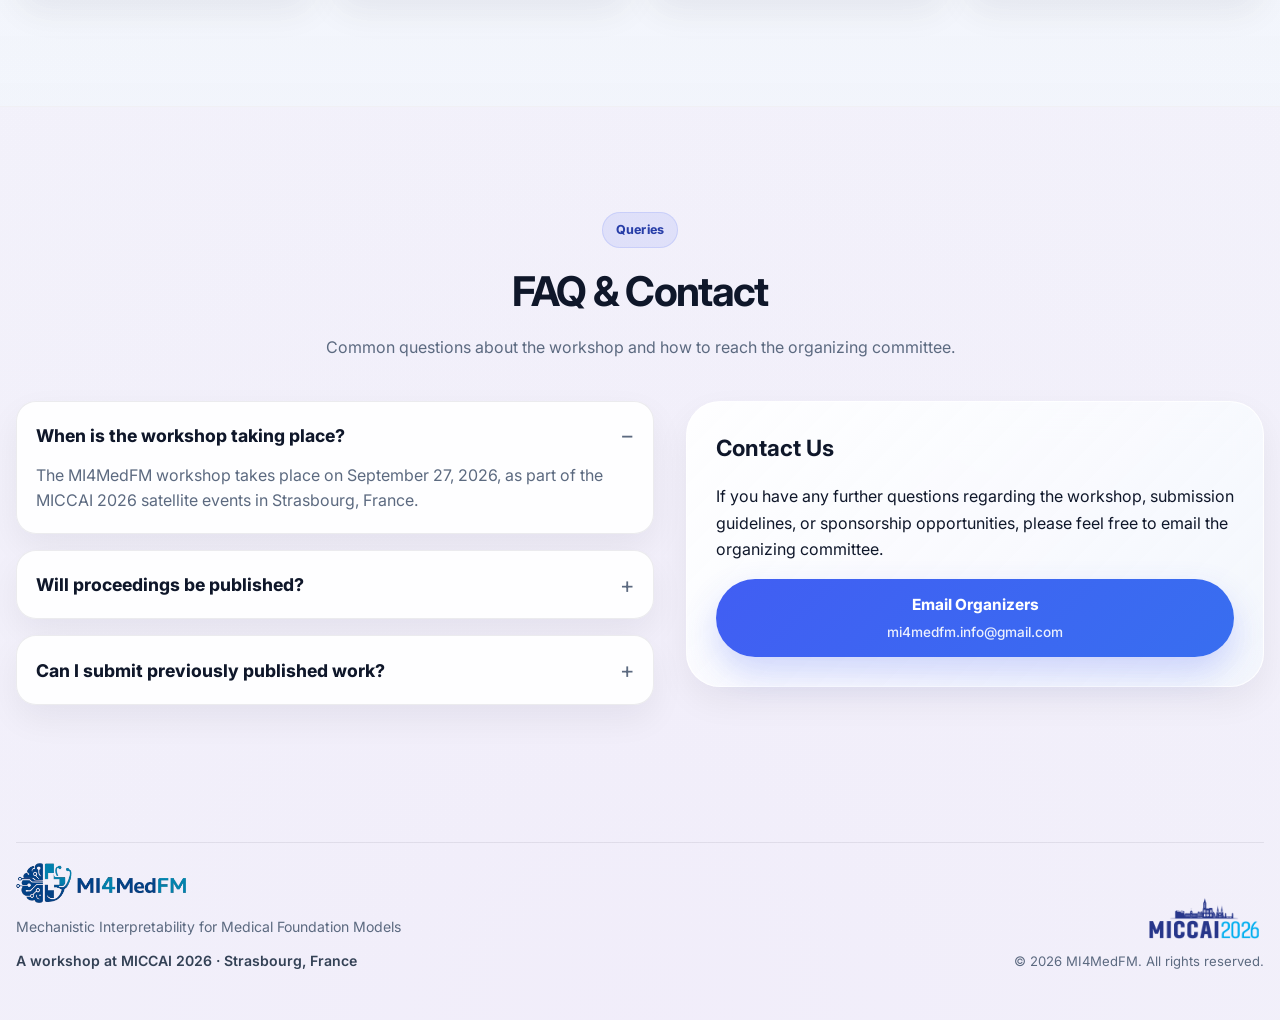
==== commit 97ed6e9b: "Change general details" ====
--- a/index.html
+++ b/index.html
@@ -749,7 +749,7 @@
             <div>
               <span class="role-chip">Faculty</span>
               <h3>Muhammad Haris</h3>
-              <p>Assistant Professor</p>
+              <p>Associate Professor</p>
               <span>MBZUAI</span>
             </div>
           </article>
